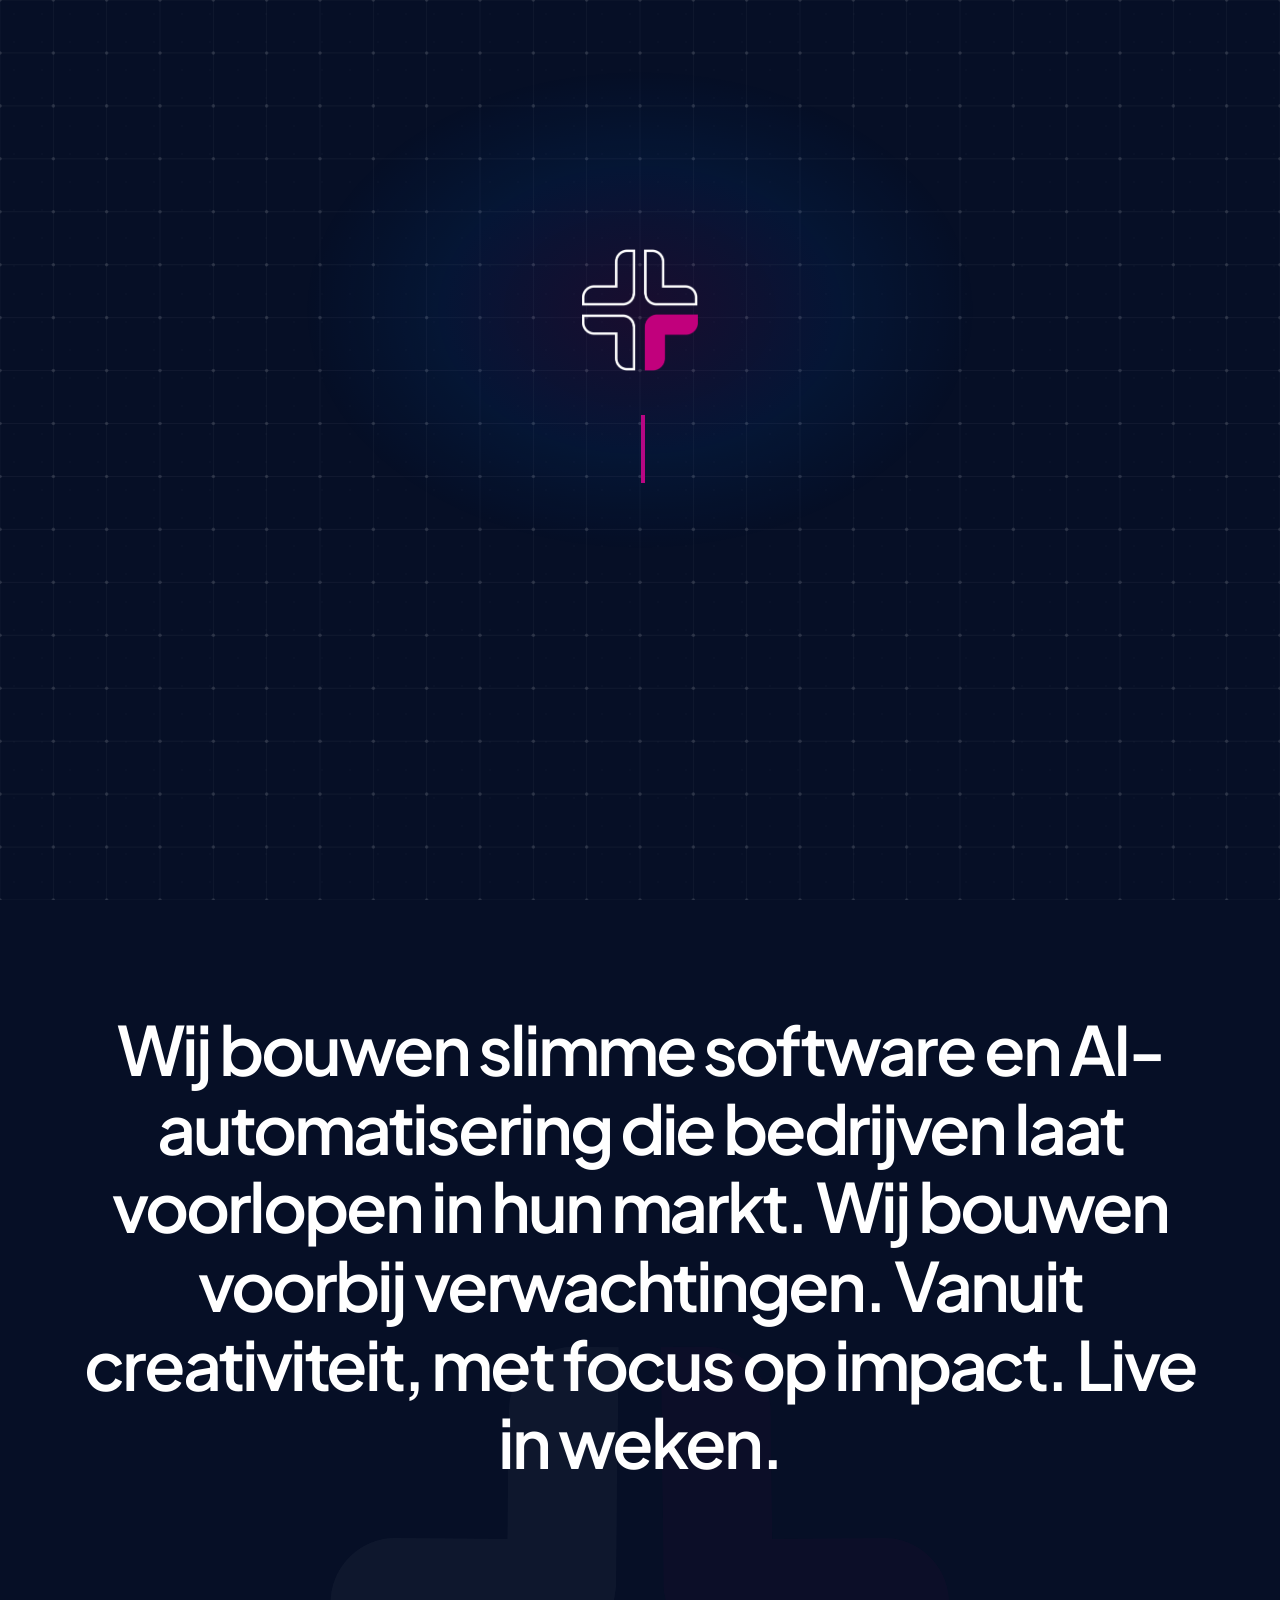
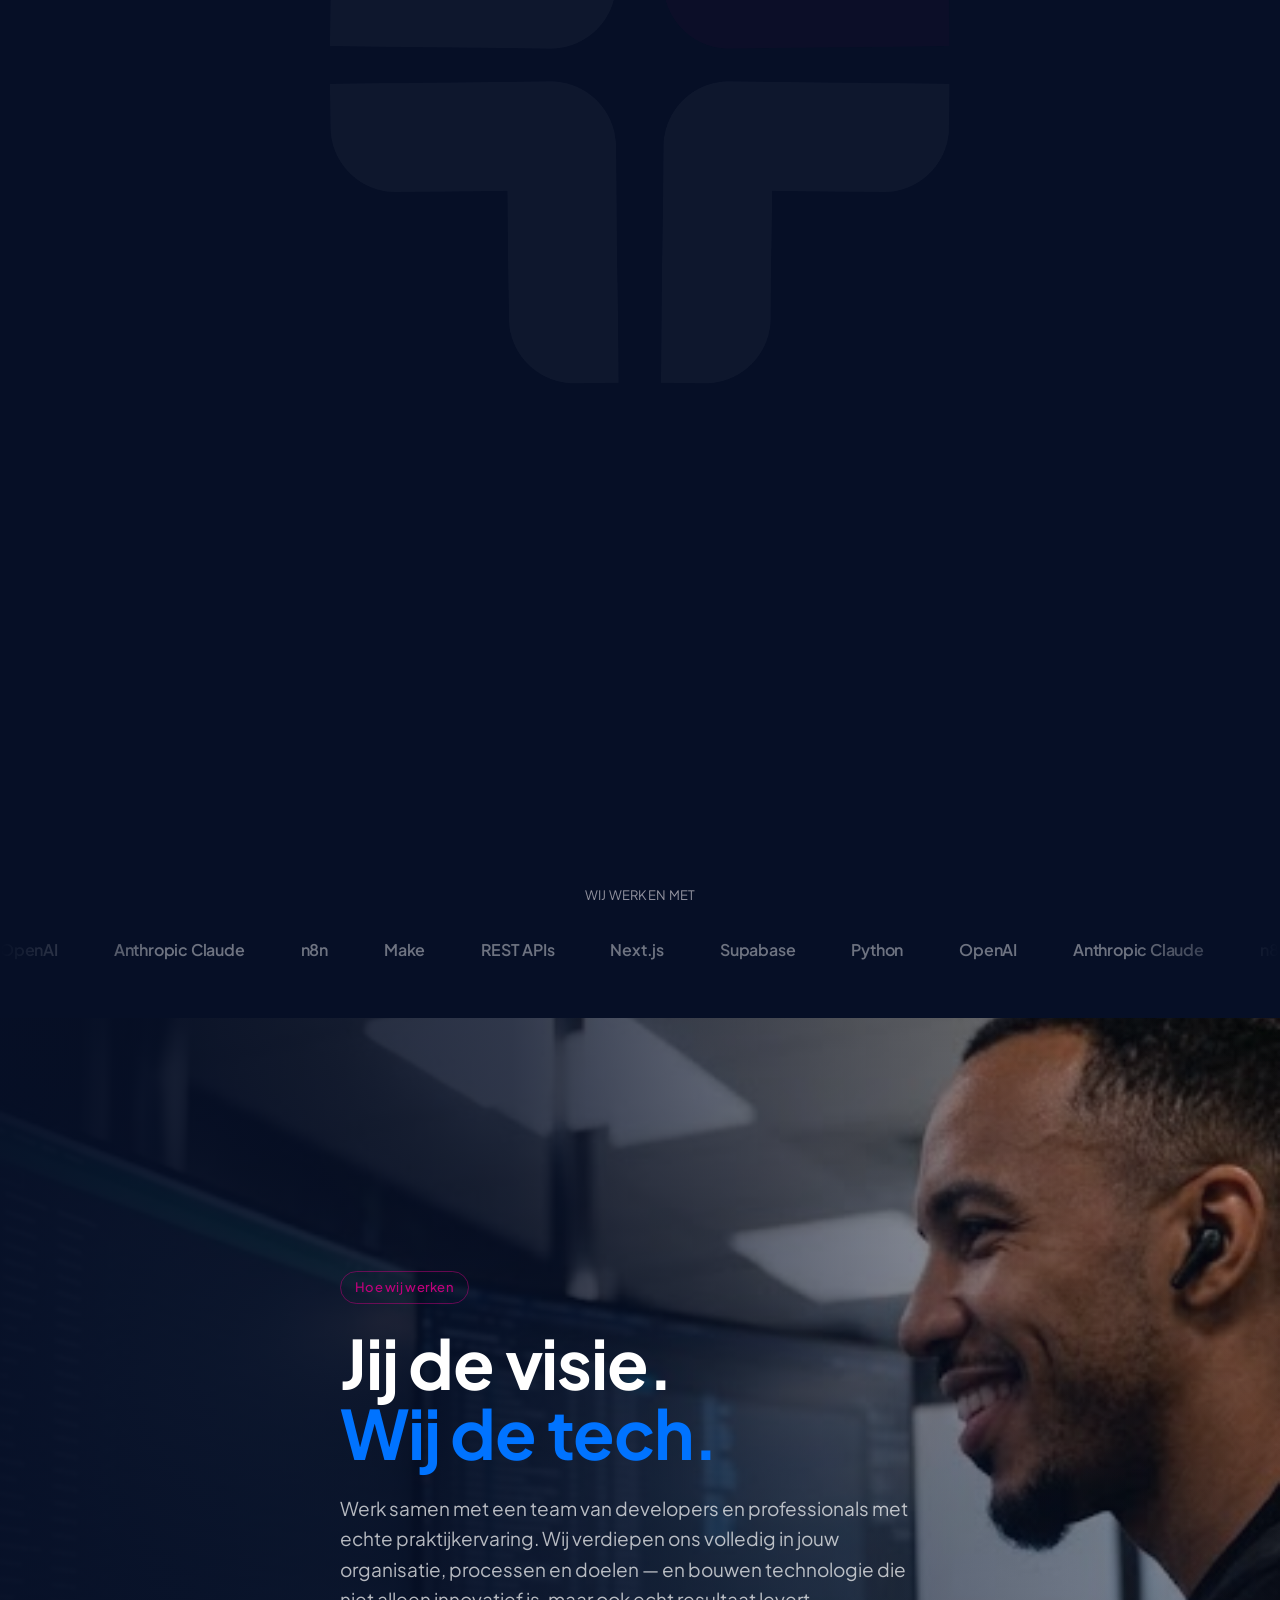
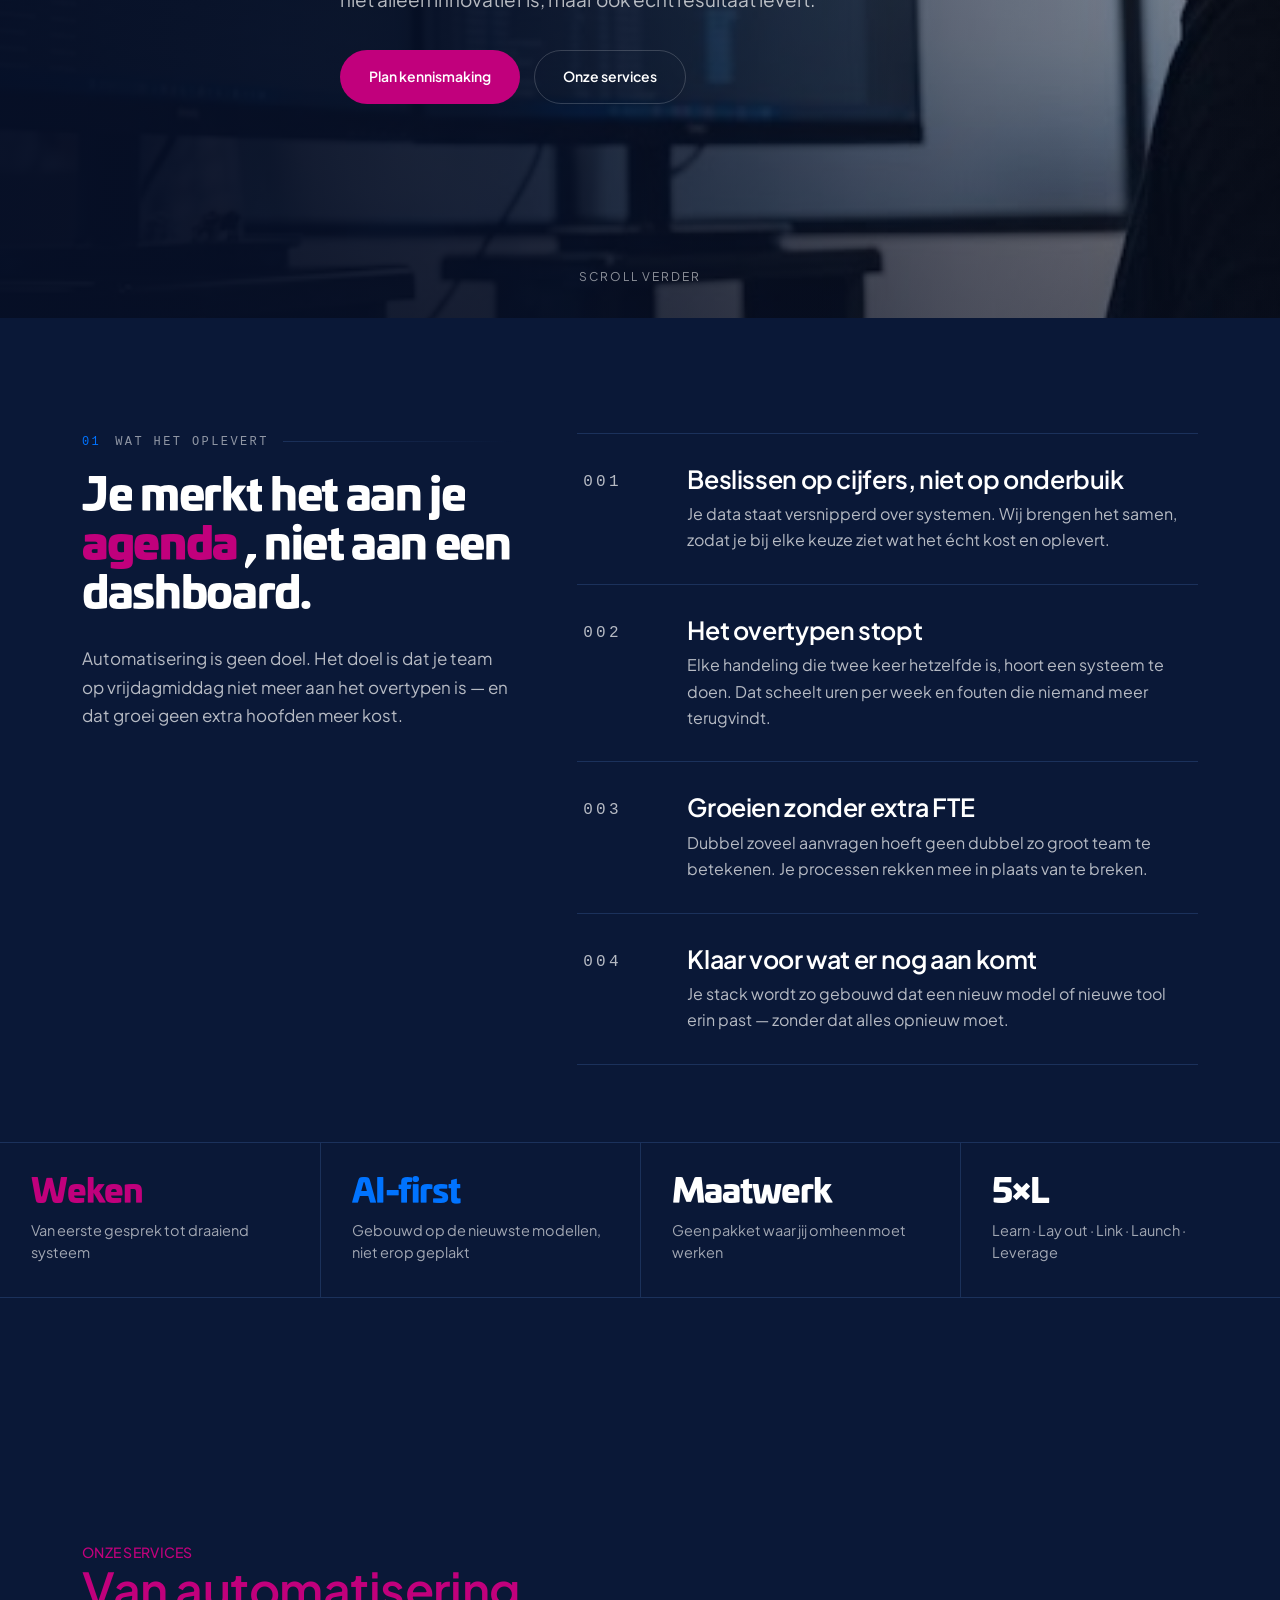
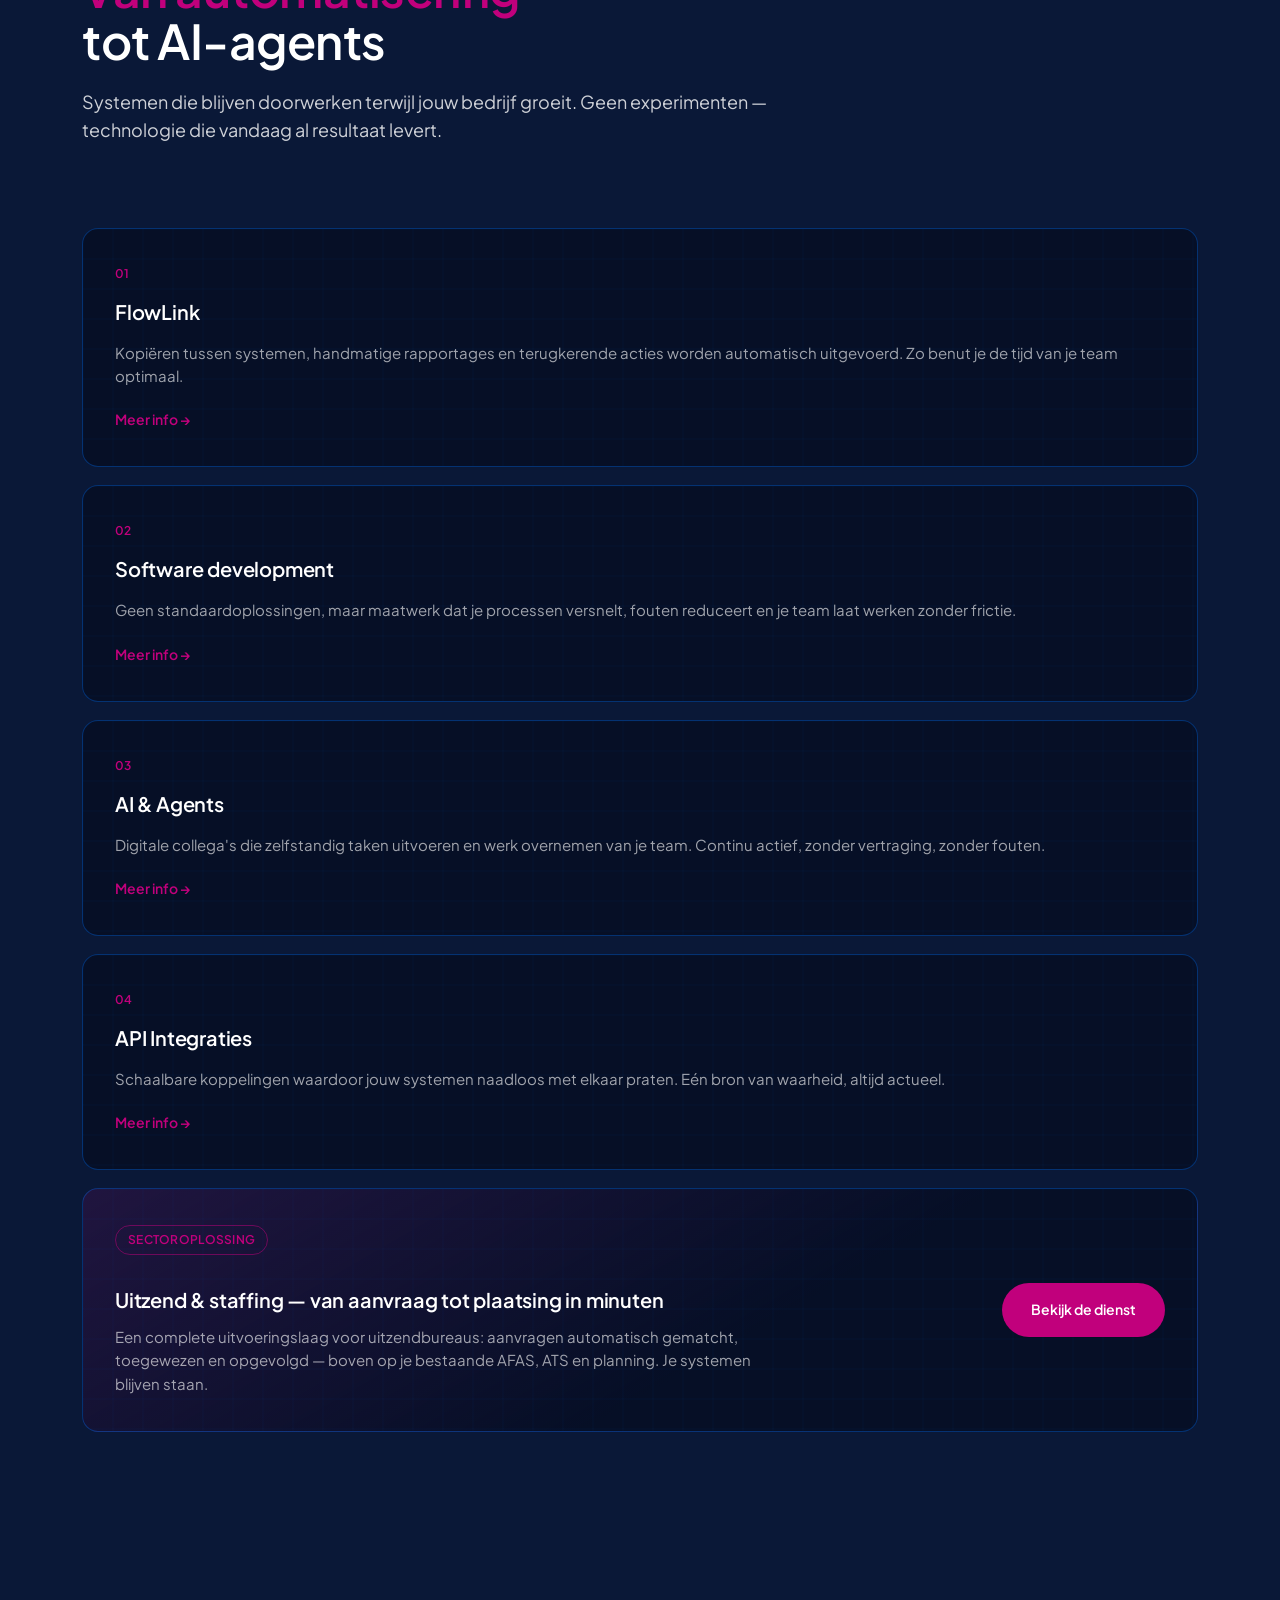
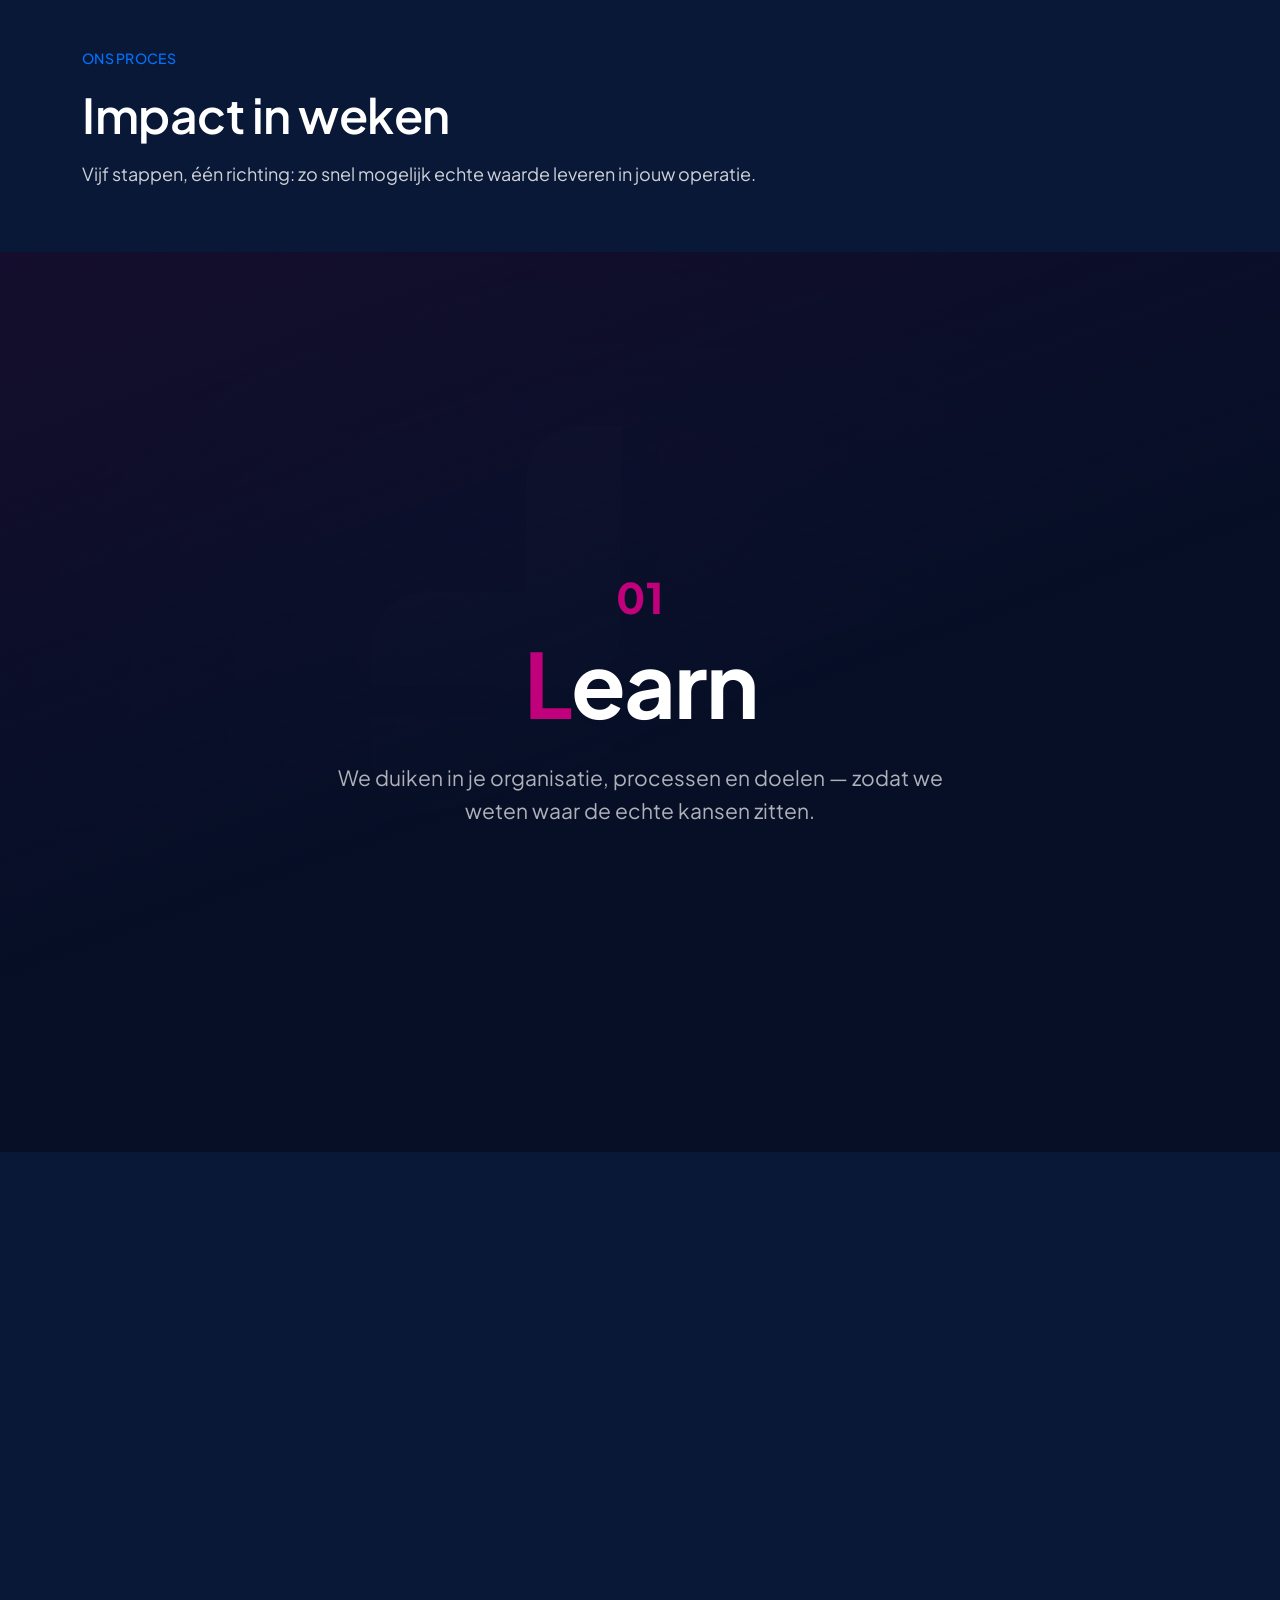
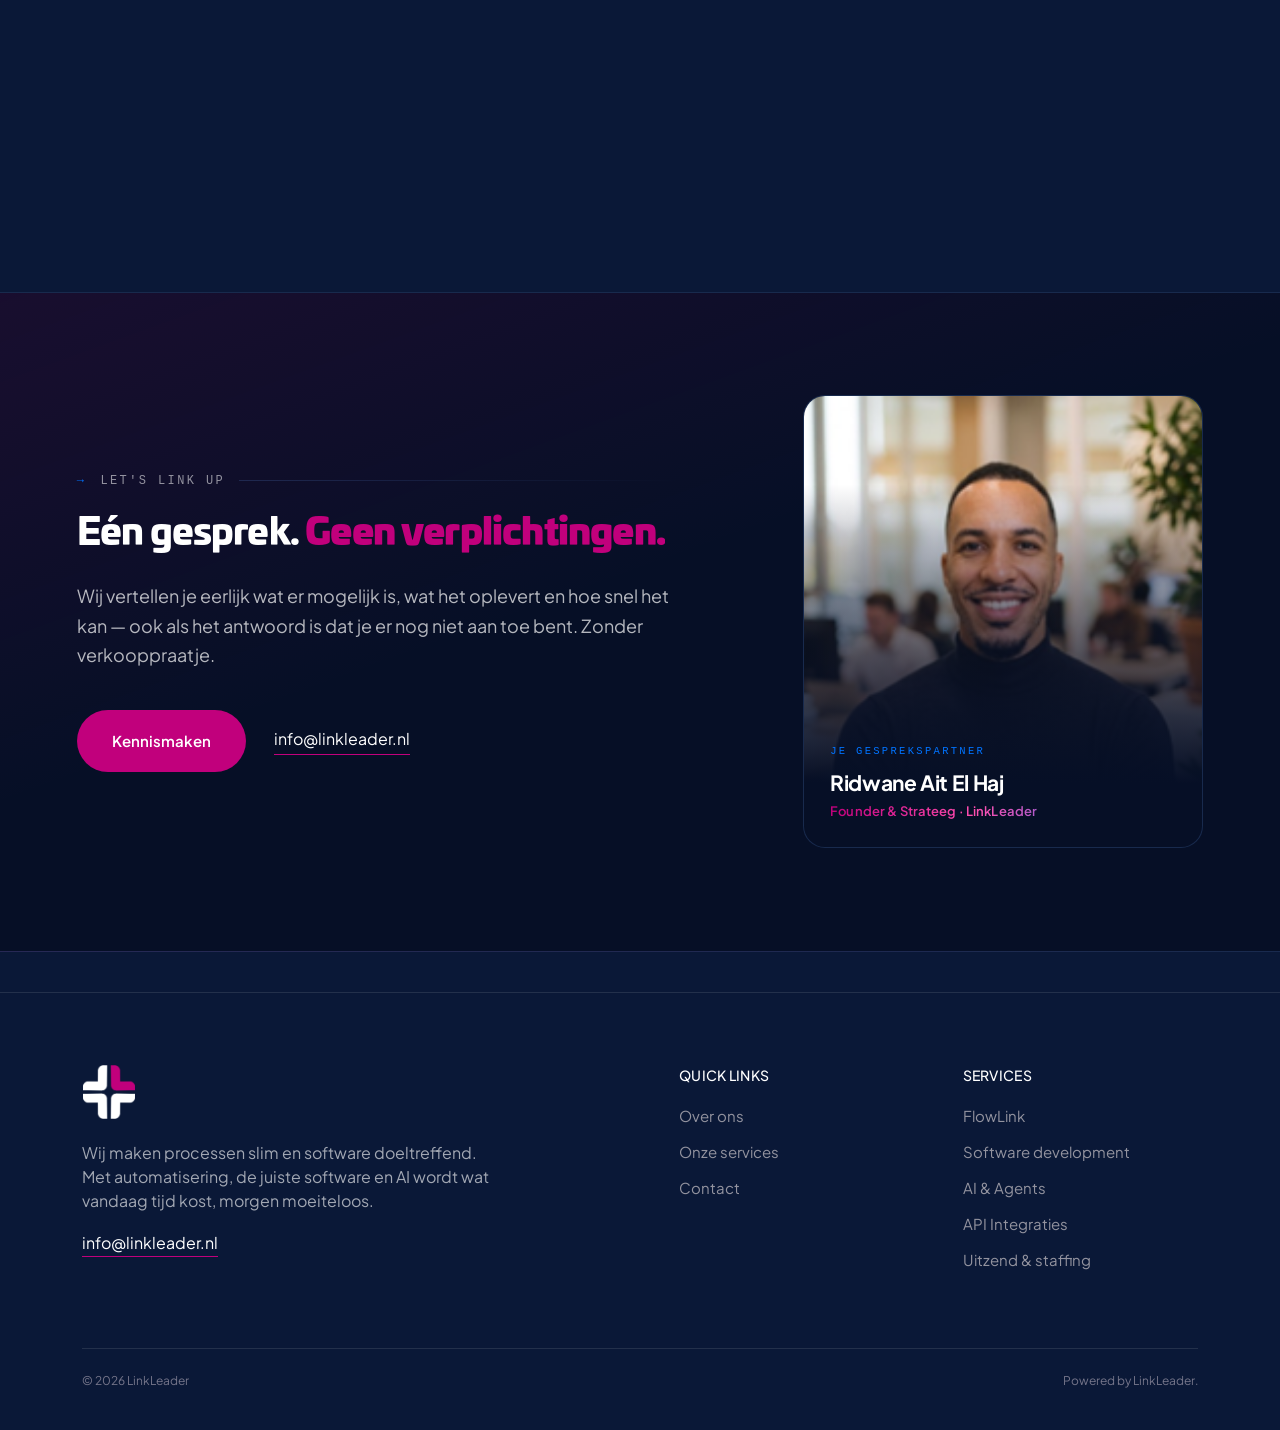
==== Index.html @ 8b7bd3ee "Drop CSS left dead by the removed ticks and metrics markup" ====
<!DOCTYPE html>
<html lang="nl">
<head>
<meta charset="utf-8">
<meta name="viewport" content="width=device-width, initial-scale=1">
<title>LinkLeader — Jouw partner in AI &amp; Software</title>
<meta name="description" content="Wij bouwen slimme software en AI-automatisering die bedrijven laat voorlopen in hun markt. Vanuit creativiteit, met focus op impact. Live in weken.">
<link rel="preconnect" href="https://fonts.googleapis.com">
<link rel="preconnect" href="https://fonts.gstatic.com" crossorigin>
<link href="https://fonts.googleapis.com/css2?family=Plus+Jakarta+Sans:wght@400;500;600;700&family=Poppins:wght@900&display=swap" rel="stylesheet">
<link rel="stylesheet" href="styles.css?v=4">
<link rel="stylesheet" href="fl-kit.css?v=5">
<style>

@font-face{
  font-family:'Univia Pro Ultra';
  src:url('fonts/UniviaPro-Ultra.woff2') format('woff2'),
      url('fonts/UniviaPro-Ultra.otf') format('opentype');
  font-weight:900;
  font-style:normal;
  font-display:swap;
}

@font-face{
  font-family:'Univia Pro Black';
  src:url('fonts/UniviaPro-Black.woff2') format('woff2'),
      url('fonts/UniviaPro-Black.otf') format('opentype');
  font-weight:800;
  font-style:normal;
  font-display:swap;
}

/* ===== INLINE TYPEWRITER HERO ===== */
html{
  overflow-x:hidden;
}

/* Navigatie en pagina-inhoud zijn bij laden nog verborgen.
   De typewriter staat gewoon in de normale documentflow. */
.nav{
  opacity:0;
  visibility:hidden;
  transition:opacity .8s ease, visibility 0s linear .8s;
}

body.intro-complete .nav{
  opacity:1;
  visibility:visible;
  transition:opacity .8s ease;
}


/* Menu verschijnt na de typewriter en blijft vervolgens bovenaan staan */
.nav{
  position:fixed;
  top:0;
  left:0;
  right:0;
  width:100%;
  z-index:1000;
}

.typewriter-hero{
  min-height:100svh;
  position:relative;
  display:flex;
  align-items:center;
  justify-content:center;
  overflow:hidden;
  background:#060f26;
}

.typewriter-hero__canvas{
  position:absolute;
  inset:0;
  width:100%;
  height:100%;
  display:block;
  pointer-events:none;
  z-index:0;
}

.typewriter-hero__glow{
  position:absolute;
  top:50%;
  left:50%;
  transform:translate(-50%,-50%);
  width:700px;
  height:500px;
  border-radius:9999px;
  background:radial-gradient(
    ellipse,
    rgba(193,0,124,.10) 0%,
    rgba(0,115,255,.07) 40%,
    transparent 68%
  );
  pointer-events:none;
  z-index:0;
}

.typewriter-hero__content{
  position:relative;
  z-index:1;
  text-align:center;
  display:flex;
  flex-direction:column;
  align-items:center;
  padding:48px 24px;
}

.typewriter-logo{
  position:relative;
  margin:0 auto 24px;
}

.typewriter-line{
  font-family:'Plus Jakarta Sans',Inter,ui-sans-serif,system-ui,sans-serif;
  font-size:clamp(32px,6.4vw,80px);
  font-weight:700;
  letter-spacing:-1.5px;
  line-height:1.1;
  color:#fff;
  min-height:1.2em;
  overflow:hidden;
}

.typewriter-line .tw-link{
  font-family:'Univia Pro Ultra','Poppins',Inter,ui-sans-serif,system-ui,sans-serif;
  font-weight:900;
  color:var(--pink,#C1007C);
}
.typewriter-line .tw-leader{
  font-family:'Univia Pro Black','Poppins',Inter,ui-sans-serif,system-ui,sans-serif;
  font-weight:800;
  color:#fff;
}

.typewriter-cursor{
  display:inline-block;
  width:4px;
  height:.85em;
  background:#C1007C;
  margin-left:6px;
  vertical-align:middle;
  animation:blink-cursor 1s step-end infinite;
}

.typewriter-sub{
  font-family:'Plus Jakarta Sans',Inter,ui-sans-serif,system-ui,sans-serif;
  font-size:clamp(14px,1.8vw,20px);
  font-weight:400;
  color:rgba(255,255,255,.65);
  letter-spacing:.5px;
  margin-top:14px;
  opacity:0;
  transform:translateY(8px);
  transition:opacity .6s ease, transform .6s ease;
}

.typewriter-sub.visible{
  opacity:1;
  transform:translateY(0);
}

/* Two ways in, straight from the hero: browse the work, or book the intake.
   They ride in on the same cue as the subtitle so the intro stays one beat. */
.typewriter-actions{
  display:flex;align-items:center;justify-content:center;gap:16px;flex-wrap:wrap;
  margin-top:34px;
  opacity:0;transform:translateY(10px);
  transition:opacity .7s ease .25s, transform .7s cubic-bezier(.22,1,.36,1) .25s;
}
.typewriter-sub.visible ~ .typewriter-actions,
body.intro-complete .typewriter-actions{opacity:1;transform:none}

@media(max-width:560px){
  .typewriter-actions{gap:12px;margin-top:26px;width:100%}
  .typewriter-actions .btn{flex:1 1 100%}
}

.typewriter-scroll{
  position:absolute;
  left:50%;
  bottom:28px;
  transform:translateX(-50%);
  z-index:2;
  opacity:0;
  transition:opacity .6s ease;
  color:rgba(255,255,255,.5);
  font-size:12px;
  letter-spacing:.16em;
  text-transform:uppercase;
}

body.intro-complete .typewriter-scroll{
  opacity:1;
}

@media(prefers-reduced-motion:reduce){
  .typewriter-cursor{animation:none}
  .typewriter-logo__image{transition:none}
  .nav{
    opacity:1;
    visibility:visible;
  }
}

/* ===== HERO ===== */
.home-hero{
  padding:130px 0 140px;
  position:relative;
  overflow:hidden;
}
.hero-bg{position:absolute;inset:0;pointer-events:none;z-index:0}
.hero-bg__grid{
  position:absolute;inset:0;
  background-image:
    linear-gradient(rgba(0,115,255,.045) 1px,transparent 1px),
    linear-gradient(90deg,rgba(0,115,255,.045) 1px,transparent 1px);
  background-size:52px 52px;
}
.hero-bg__glow{
  position:absolute;top:-20%;left:50%;transform:translateX(-50%);
  width:900px;height:700px;border-radius:9999px;
  background:radial-gradient(ellipse,rgba(193,0,124,.13) 0%,rgba(0,115,255,.09) 38%,transparent 68%);
  animation:pulse-glow 7s ease-in-out infinite;
}
.hero-bg__logo-wrap{
  position:absolute;inset:0;
  display:flex;align-items:center;justify-content:center;
}
.hero-bg__ring{position:absolute}
.ring1{width:860px;height:860px;animation:spin-cw 70s linear infinite;opacity:.065}
.ring2{width:580px;height:580px;animation:spin-ccw 46s linear infinite;opacity:.09}
.ring3{width:340px;height:340px;animation:spin-cw 30s linear infinite;opacity:.12}

@keyframes spin-cw{from{transform:rotate(0deg)}to{transform:rotate(360deg)}}
@keyframes spin-ccw{from{transform:rotate(0deg)}to{transform:rotate(-360deg)}}
@keyframes pulse-glow{0%,100%{opacity:.8;transform:translateX(-50%) scale(1)}50%{opacity:1;transform:translateX(-50%) scale(1.06)}}
@media(prefers-reduced-motion:reduce){
  .ring1,.ring2,.ring3,.hero-bg__glow{animation:none}
}

.hero-inner{position:relative;z-index:1}
.hero-grid{display:grid;grid-template-columns:1fr 1fr;gap:72px;align-items:center}

/* badge */
.hero-badge{
  display:inline-flex;align-items:center;gap:10px;
  border:1px solid rgba(193,0,124,.45);border-radius:var(--r-pill);
  padding:7px 16px 7px 10px;margin-bottom:32px;
}
.hero-badge__dot{
  width:8px;height:8px;border-radius:9999px;background:var(--pink);
  box-shadow:0 0 8px 2px rgba(193,0,124,.6);
  animation:blink 2.4s ease-in-out infinite;
}
@keyframes blink{0%,100%{opacity:1}50%{opacity:.3}}
.hero-badge span{font-size:13px;font-weight:500;letter-spacing:.28px;color:var(--pink-soft)}

.hero-title{font-size:clamp(48px,6.5vw,84px);line-height:1;letter-spacing:-2px;font-weight:700;margin:0 0 12px}
.hero-title em{font-style:normal;color:var(--pink)}
.hero-sub{font-size:clamp(18px,2vw,22px);font-weight:600;color:var(--blue);margin:0 0 28px;letter-spacing:-.3px}
.hero-body{font-size:17px;line-height:1.65;color:rgba(255,255,255,.72);max-width:540px;margin:0 0 42px}
.hero-actions{display:flex;gap:14px;flex-wrap:wrap}

/* stat strip */
.hero-stats{display:flex;gap:0;margin-top:52px;border:1px solid var(--rule);border-radius:var(--r-sm);overflow:hidden}
.hero-stat{flex:1;padding:18px 22px;border-right:1px solid var(--rule)}
.hero-stat:last-child{border-right:0}
.hero-stat__val{font-size:26px;font-weight:700;letter-spacing:-.5px;color:#fff}
.hero-stat__val span{color:var(--pink)}
.hero-stat__label{font-size:13px;color:var(--muted);margin-top:3px}

/* console card */
.console{
  border:1px solid rgba(0,115,255,.45);border-radius:var(--r-lg);
  background:linear-gradient(160deg,#050c1f 0%,#070f22 100%);
  overflow:hidden;
}
.console__bar{
  display:flex;align-items:center;gap:8px;
  padding:13px 18px;border-bottom:1px solid rgba(255,255,255,.06);
  background:rgba(255,255,255,.02);
}
.console__dots{display:flex;gap:6px}
.console__dots i{width:10px;height:10px;border-radius:9999px;display:block}
.d1{background:rgba(255,90,90,.7)} .d2{background:rgba(255,190,50,.7)} .d3{background:rgba(50,210,100,.7)}
.console__title{font-size:12px;color:var(--slate);letter-spacing:.5px;margin-left:8px}
.console__body{padding:22px 20px;font-size:13px;font-family:'Plus Jakarta Sans',monospace;line-height:1.7}
.cl{display:block;padding:1px 0}
.cl-dim{color:rgba(255,255,255,.25)}
.cl-pink{color:var(--pink-soft)}
.cl-blue{color:#60b0ff}
.cl-green{color:#4ade80}
.cl-white{color:rgba(255,255,255,.85)}
.cl-muted{color:var(--muted)}
.cl-indent{padding-left:18px}
.cursor{
  display:inline-block;width:8px;height:14px;
  background:var(--pink);vertical-align:middle;margin-left:4px;
  animation:blink-cursor 1.1s step-end infinite;
}
@keyframes blink-cursor{0%,100%{opacity:1}50%{opacity:0}}

/* agent chips */
.agent-row{display:flex;gap:8px;flex-wrap:wrap;margin:14px 0 6px}
.agent-chip{
  display:inline-flex;align-items:center;gap:6px;
  border:1px solid rgba(255,255,255,.1);border-radius:var(--r-sm);
  padding:5px 11px;font-size:12px;color:rgba(255,255,255,.7);
}
.agent-chip__status{width:6px;height:6px;border-radius:9999px;flex:none}
.status-on{background:#4ade80;box-shadow:0 0 5px rgba(74,222,128,.6)}
.status-wait{background:#facc15}

/* ===== METRICS BAND ===== */

/* ===== LOGO CLOUD (infinite scroll, wisselt later naar echte logo's) ===== */
.logo-cloud{padding:56px 0;background:var(--navy-deep)}
.logo-cloud__label{
  text-align:center;font-size:13px;letter-spacing:.28px;text-transform:uppercase;
  color:var(--muted);margin:0 0 32px;
}
.logo-cloud__viewport{
  overflow:hidden;
  -webkit-mask-image:linear-gradient(to right,transparent,#000 12%,#000 88%,transparent);
  mask-image:linear-gradient(to right,transparent,#000 12%,#000 88%,transparent);
}
.logo-cloud__track{
  display:flex;align-items:center;gap:56px;width:max-content;
  animation-name:logo-scroll;
  animation-duration:28s;
  animation-timing-function:linear;
  animation-iteration-count:infinite;
}
.logo-cloud__item{
  font-size:16px;font-weight:600;letter-spacing:-.2px;color:rgba(255,255,255,.42);
  white-space:nowrap;flex-shrink:0;
}
@keyframes logo-scroll{from{transform:translateX(0)}to{transform:translateX(-50%)}}

@media(prefers-reduced-motion:reduce){
  .logo-cloud__track{animation:none}
}

/* ===== VISIE (Apple-style, gestapeld) ===== */
.visie-tag{
  display:inline-block;border:1px solid rgba(193,0,124,.5);border-radius:var(--r-xl);
  padding:6px 14px;font-size:13px;font-weight:500;letter-spacing:.28px;color:var(--pink);
  margin-bottom:24px;
}
.visie2__title{font-size:clamp(42px,5.6vw,68px);line-height:1.02;letter-spacing:-1.2px;font-weight:700;margin:0 0 26px}
.visie2__title em{font-style:normal;color:var(--blue)}
.visie2__body{font-size:19px;line-height:1.6;color:rgba(255,255,255,.7);margin:0 0 36px;max-width:600px}
.visie2__actions{display:flex;gap:14px;flex-wrap:wrap}

/* ===== FULLSCREEN PHOTO HERO (herbruikbaar patroon voor elke pagina) ===== */
.photo-hero{
  position:relative;
  min-height:100svh;
  display:flex;
  align-items:center;
  overflow:hidden;
}
.photo-hero__media{position:absolute;inset:0;z-index:0}
.photo-hero__img{width:100%;height:100%;object-fit:cover;display:block}
.photo-hero__overlay{
  position:absolute;inset:0;
  background:
    linear-gradient(90deg,rgba(6,15,38,.96) 0%,rgba(6,15,38,.8) 40%,rgba(6,15,38,.3) 75%,rgba(6,15,38,.05) 100%),
    linear-gradient(180deg,rgba(6,15,38,.15) 0%,rgba(6,15,38,.55) 100%);
}
.photo-hero__content{position:relative;z-index:1;max-width:640px;padding:140px 0 100px}
.photo-hero__scroll{
  position:absolute;left:50%;bottom:32px;transform:translateX(-50%);z-index:1;
  color:rgba(255,255,255,.55);font-size:12px;letter-spacing:.16em;text-transform:uppercase;
}

@media(max-width:1024px){
  .photo-hero__overlay{
    background:
      linear-gradient(180deg,rgba(6,15,38,.25) 0%,rgba(6,15,38,.65) 55%,rgba(6,15,38,.97) 100%);
  }
  .photo-hero__content{max-width:100%;padding:120px 0 90px}
}

/* ===== SERVICES ===== */
.service-grid{display:flex;flex-direction:column;gap:18px}
.service-item{
  position:relative;overflow:hidden;
  border:1px solid rgba(0,115,255,.35);border-radius:var(--r-md);
  background:var(--navy-deep);padding:36px 32px;
  display:flex;flex-direction:column;gap:14px;
  transition:border-color .2s;cursor:default;
}
.service-item:hover{border-color:rgba(0,115,255,.65)}
.service-item__grid{position:absolute;inset:0;z-index:0;pointer-events:none}
.service-item__num{position:relative;z-index:1;font-size:12px;font-weight:600;letter-spacing:.28px;color:var(--pink)}
.service-item h3{position:relative;z-index:1;font-size:20px;font-weight:600;margin:0;letter-spacing:-.2px}
.service-item p{position:relative;z-index:1;font-size:15px;color:rgba(255,255,255,.62);margin:0;line-height:1.55}
.service-item .link-arrow{position:relative;z-index:1;margin-top:auto;padding-top:8px}
.service-item--feature{
  background:linear-gradient(150deg,rgba(193,0,124,.12),var(--navy-deep) 60%);
  flex-direction:row;align-items:center;gap:40px;
}
.service-item--feature .svc-text{position:relative;z-index:1;flex:1}
.service-item--feature .svc-cta{position:relative;z-index:1;flex-shrink:0}

/* ===== WAT HET OPLEVERT ===== */
.proof__grid{
  display:grid;grid-template-columns:minmax(0,.82fr) minmax(0,1.18fr);
  gap:clamp(40px,5vw,88px);align-items:start;
}
/* The intro stays put while the rows scroll past it, so the claim and the
   evidence are on screen together. */
.proof__intro{position:sticky;top:120px}
.proof__title{
  margin:0;font-size:clamp(30px,3.5vw,50px);line-height:1.1;letter-spacing:-.03em;
  font-family:'Univia Pro Black','Plus Jakarta Sans',sans-serif;font-weight:800;color:#fff;
}
.proof__title em{
  font-family:'Univia Pro Ultra','Plus Jakarta Sans',sans-serif;font-weight:900;
  font-style:normal;color:var(--pink);
}
.proof__lead{margin:24px 0 0;max-width:42ch;color:var(--t-70);font-size:17px;line-height:1.65}
.proof__rows{max-width:none;border-top:1px solid var(--fl-line)}
.proof__rows .build-row{grid-template-columns:78px minmax(0,1fr);gap:6px 26px;padding:30px 6px}
.proof__rows .build-row p:not(.build-row__num){grid-column:2}

/* signature strip — the four things that stay true on every project */
.sigstrip{
  display:grid;grid-template-columns:repeat(4,1fr);
  margin-top:clamp(56px,6vw,96px);
  border-top:1px solid var(--fl-line);border-bottom:1px solid var(--fl-line);
}
.sigstrip__cell{
  padding:34px clamp(20px,2.4vw,40px);
  display:flex;flex-direction:column;gap:10px;
  transition:background-color .4s ease;
}
.sigstrip__cell + .sigstrip__cell{border-left:1px solid var(--fl-line)}
.sigstrip__cell:hover{background:rgba(0,115,255,.05)}
.sigstrip__val{
  font-family:'Univia Pro Black','Plus Jakarta Sans',sans-serif;font-weight:800;
  font-size:clamp(24px,2.6vw,34px);line-height:1;letter-spacing:-.03em;color:#fff;
}
.sigstrip__val--pink{color:var(--pink)}
.sigstrip__val--blue{color:var(--blue)}
.sigstrip__label{font-size:14.5px;line-height:1.5;color:var(--t-62);max-width:26ch}

@media(max-width:1024px){
  .proof__grid{grid-template-columns:1fr;gap:44px}
  .proof__intro{position:static}
  .sigstrip{grid-template-columns:1fr 1fr}
  .sigstrip__cell:nth-child(3){border-left:0}
  .sigstrip__cell:nth-child(n+3){border-top:1px solid var(--fl-line)}
}
@media(max-width:640px){
  .sigstrip{grid-template-columns:1fr}
  .sigstrip__cell + .sigstrip__cell{border-left:0;border-top:1px solid var(--fl-line)}
  .proof__rows .build-row{grid-template-columns:1fr;gap:10px}
  .proof__rows .build-row p:not(.build-row__num){grid-column:1}
}

/* ===== PROCES (horizontale scroll-cards, overlappende stapel) ===== */
.proc3__head{max-width:760px;margin-bottom:64px}
/* One sticky viewport plus a fixed run of scroll per card transition, so the
   pacing stays identical no matter how many cards the track holds.
   svh (not vh) keeps mobile from jumping when the URL bar hides. */
.proc3__scroll{position:relative;--proc-run:248svh;height:calc(100svh + var(--proc-run))}
.proc3__sticky{
  position:sticky;top:0;height:100svh;
  display:flex;align-items:center;justify-content:center;overflow:hidden;
}
.proc3__bg{position:absolute;inset:0;overflow:hidden;z-index:0}
.proc3__bg::after{
  content:"";position:absolute;inset:0;
  background:radial-gradient(ellipse at center,rgba(6,15,38,.35) 0%,rgba(6,15,38,.9) 70%);
}
.proc3__logo-bg{
  position:absolute;top:50%;left:50%;
  transform:translate(-50%,-50%);
  width:min(42vw,620px);height:auto;
  object-fit:contain;
  opacity:.05;
  pointer-events:none;
}

@media(max-width:1024px){
  .proc3__logo-bg{width:min(58vw,440px)}
}
@media(max-width:720px){
  .proc3__logo-bg{width:min(78vw,340px)}
}

.proc3__track{
  position:relative;
  width:100%;height:100%;
}
.proc3__card{
  position:absolute;inset:0;
  background:linear-gradient(160deg,rgba(193,0,124,.08) 0%,var(--navy-deep) 55%);
  padding:60px;display:flex;flex-direction:column;align-items:center;justify-content:center;text-align:center;
  will-change:transform;
}
.proc3__card:nth-child(1){z-index:1}
.proc3__card:nth-child(2){z-index:2}
.proc3__card:nth-child(3){z-index:3}
.proc3__card:nth-child(4){z-index:4}
.proc3__card:nth-child(5){z-index:5}
.proc3__num{
  color:var(--pink);font-weight:900;
  font-size:clamp(28px,3.4vw,42px);letter-spacing:1px;
  line-height:1;margin-bottom:20px;
}
.proc3__card h3{font-size:clamp(44px,7vw,90px);font-weight:700;letter-spacing:-2px;margin:0 0 24px;color:#fff;line-height:1;min-height:1.1em}
.proc3__card h3 .lead-letter{color:var(--pink)}
.proc3__card p{margin:0;font-size:clamp(17px,2vw,21px);line-height:1.6;color:rgba(255,255,255,.68);max-width:640px}

@media(max-width:720px){
  .proc3__scroll{--proc-run:200svh}
  .proc3__card{padding:36px 24px}
}

@media(prefers-reduced-motion:reduce){
  .proc3__scroll{height:auto}
  .proc3__sticky{position:relative;height:auto;overflow:visible;padding:0}
  .proc3__track{position:static;width:auto;height:auto;display:flex;flex-direction:column;gap:20px;max-width:none}
  .proc3__card{position:static;inset:auto;width:100%;min-height:60vh;transform:none !important}
}

/* ===== CTA ===== */
.cta-band{
  border:1px solid var(--rule-strong);border-radius:var(--r-lg);
  background:linear-gradient(135deg,#0c1c40 0%,#0a1837 55%,#140f2a 100%);
  padding:80px 72px;
  display:grid;grid-template-columns:1.3fr .7fr;gap:64px;align-items:center;
  position:relative;overflow:hidden;
}
.cta-band::before{
  content:"";position:absolute;right:-80px;top:-80px;
  width:360px;height:360px;border-radius:9999px;
  background:radial-gradient(circle,rgba(193,0,124,.12),transparent 65%);
  pointer-events:none;
}
.cta-band h2{font-size:clamp(32px,3.5vw,46px);letter-spacing:-.5px;margin:0 0 16px}
.cta-band p{font-size:17px;color:rgba(255,255,255,.7);margin:0}
.cta-card{
  border:1px solid var(--rule-strong);border-radius:var(--r-md);
  background:rgba(255,255,255,.03);padding:30px;
}
.cta-person{display:flex;align-items:center;gap:14px;margin-bottom:22px}
.cta-avatar{
  width:52px;height:52px;border-radius:9999px;flex-shrink:0;
  background:linear-gradient(140deg,var(--pink),var(--blue));
  display:flex;align-items:center;justify-content:center;
  font-weight:700;font-size:16px;color:#fff;
}
.cta-name{font-weight:600;font-size:15px}
.cta-role{font-size:13px;color:var(--muted)}


/* ===== CENTRALE SCROLLTEKST ===== */
.scroll-statement{
  position:relative;
  min-height:170vh;
  background:#060f26;
}

.scroll-statement__sticky{
  position:sticky;
  top:0;
  min-height:70svh;
  display:flex;
  align-items:center;
  justify-content:center;
}

.scroll-statement__inner{
  display:flex;
  justify-content:center;
  padding-top:110px;
  padding-bottom:110px;
}

.scroll-statement__text{
  width:min(1120px, 100%);
  margin:0;
  text-align:center;
  font-family:'Plus Jakarta Sans',Inter,ui-sans-serif,system-ui,sans-serif;
  font-size:clamp(34px,5.3vw,76px);
  font-weight:600;
  line-height:1.16;
  letter-spacing:-0.045em;
  color:#fff;
}

.scroll-char{
  position:relative;
  display:inline;
  opacity:.10;
  transition:opacity .12s linear;
  will-change:opacity;
}

.scroll-char.is-visible{
  opacity:1;
}

.scroll-word-space{
  display:inline;
}

@media(max-width:720px){
  .scroll-statement{
    min-height:150vh;
  }

  .scroll-statement__sticky{
    min-height:62svh;
  }

  .scroll-statement__inner{
    padding-left:22px;
    padding-right:22px;
  }

  .scroll-statement__text{
    font-size:clamp(30px,9vw,48px);
    line-height:1.2;
    letter-spacing:-0.035em;
  }
}

@media(prefers-reduced-motion:reduce){
  .scroll-statement{
    min-height:auto;
  }

  .scroll-statement__sticky{
    position:relative;
  }

  .scroll-char{
    opacity:1;
  }
}

/* ===== RESPONSIVE ===== */
@media(max-width:1024px){
  .home-hero{padding:80px 0 100px}
  .hero-grid{grid-template-columns:1fr;gap:52px}
  .ring1{width:560px;height:560px}
  .ring2{width:380px;height:380px}
  .ring3{width:220px;height:220px}
  .service-item--feature{flex-direction:column;gap:20px}
  .cta-band{grid-template-columns:1fr;padding:52px 40px;gap:36px}
}
@media(max-width:720px){
  .ring1{width:360px;height:360px}
  .ring2{width:250px;height:250px}
  .ring3{width:160px;height:160px}
  .hero-stats{flex-direction:column}
  .hero-stat{border-right:0;border-bottom:1px solid var(--rule)}
  .hero-stat:last-child{border-bottom:0}
  .cta-band{padding:36px 24px}
  .logo-cloud__track{gap:36px}
}

.typewriter-logo{
  width:clamp(82px,10vw,122px);
  aspect-ratio:1/1;
}

.typewriter-logo__image{
  position:absolute;
  inset:0;
  width:100%;
  height:100%;
  object-fit:contain;
  opacity:0;
  transition:opacity .16s linear;
}

.typewriter-logo__image.is-visible{
  opacity:1;
}

.scroll-statement__watermark{
  position:absolute;
  inset:0;
  overflow:hidden;
  display:flex;
  align-items:center;
  justify-content:center;
  pointer-events:none;
  z-index:0;
}

.scroll-statement__watermark img{
  width:min(58vw,620px);
  height:auto;
  opacity:.035;
}

.scroll-statement__sticky{
  z-index:1;
}
.scroll-statement__inner{
  position:relative;
  z-index:1;
}

.cta-band__logo{
  position:absolute;
  right:48px;
  bottom:36px;
  width:108px;
  height:auto;
  opacity:.10;
  pointer-events:none;
}

.footer-brand{
  display:flex;
  align-items:center;
  gap:14px;
  margin-bottom:22px;
}

.footer-brand img{
  width:54px;
  height:54px;
  object-fit:contain;
}

.footer-brand span{
  color:#fff;
  font-size:20px;
  font-weight:700;
  letter-spacing:-.03em;
}

@media(max-width:720px){
  .brand-link__logo{
    width:38px;
    height:38px;
  }

  .typewriter-logo{
    width:82px;
  }

  .scroll-statement__watermark img{
    width:84vw;
  }

  .cta-band__logo{
    width:76px;
    right:18px;
    bottom:18px;
  }
}

</style>
</head>
<body>

<header class="nav">
  <div class="shell nav__inner">
    <a href="index.html" class="brand-link" aria-label="LinkLeader home">
      <img class="brand-link__logo" src="logo.png?v=1" alt="">
    </a>
    <nav class="nav__links">
      <a href="over-ons.html">Over ons</a>
      <a href="services.html">Onze services</a>
      <a href="contact.html">Contact</a>
    </nav>
    <a class="nav__cta" href="contact.html"><span>Samenwerken</span></a>
    <button class="nav__toggle" aria-expanded="false" aria-controls="mnav" aria-label="Menu"><span></span></button>
  </div>
  <div class="nav__panel shell" id="mnav">
    <a href="over-ons.html">Over ons</a>
    <a href="services.html">Onze services</a>
    <a href="contact.html">Contact</a>
    <a class="btn btn--primary btn--full" href="contact.html">Samenwerken</a>
  </div>
</header>

<!-- ============================= INLINE TYPEWRITER HERO ============================= -->
<section class="typewriter-hero" aria-label="LinkLeader introductie">
  <canvas class="typewriter-hero__canvas" id="kineticGrid" aria-hidden="true"></canvas>

  <div class="typewriter-hero__content">
    <div class="typewriter-logo" aria-hidden="true">
      <div class="typewriter-hero__glow"></div>
      <img class="typewriter-logo__image is-visible" data-logo="1" src="word-link.png" alt="">
      <img class="typewriter-logo__image" data-logo="2" src="word-today.png" alt="">
      <img class="typewriter-logo__image" data-logo="3" src="word-lead.png" alt="">
      <img class="typewriter-logo__image" data-logo="4" src="word-tomorrow.png" alt="">
      <img class="typewriter-logo__image" data-logo="final" src="logo.png?v=1" alt="LinkLeader logo">
    </div>

    <div class="typewriter-line" id="intro-line" aria-hidden="true">
      <span id="intro-text"></span><span class="typewriter-cursor" id="intro-cursor"></span>
    </div>

    <p class="typewriter-sub" id="intro-sub">Jouw partner in AI &amp; Software</p>

    <div class="typewriter-actions">
      <a class="btn btn--primary btn--lg" href="services.html">Bekijk onze services</a>
      <a class="btn btn--ghost btn--lg" href="contact.html">Plan een gratis intake</a>
    </div>
  </div>

  <div class="typewriter-scroll" aria-hidden="true">Scroll om verder te gaan</div>
</section>



<main class="page-content">

<!-- ============================= SCROLL TEXT STATEMENT ============================= -->
<section class="scroll-statement" aria-label="Waar LinkLeader voor staat">
  <div class="scroll-statement__watermark" aria-hidden="true">
    <img src="logo.png?v=1" alt="">
  </div>
  <div class="scroll-statement__sticky">
    <div class="shell scroll-statement__inner">
      <p class="scroll-statement__text" aria-label="Wij bouwen slimme software en AI-automatisering die bedrijven laat voorlopen in hun markt. Wij bouwen voorbij verwachtingen. Vanuit creativiteit, met focus op impact. Live in weken.">
        <span class="scroll-char" aria-hidden="true">W</span><span class="scroll-char" aria-hidden="true">i</span><span class="scroll-char" aria-hidden="true">j</span><span class="scroll-word-space" aria-hidden="true"> </span><span class="scroll-char" aria-hidden="true">b</span><span class="scroll-char" aria-hidden="true">o</span><span class="scroll-char" aria-hidden="true">u</span><span class="scroll-char" aria-hidden="true">w</span><span class="scroll-char" aria-hidden="true">e</span><span class="scroll-char" aria-hidden="true">n</span><span class="scroll-word-space" aria-hidden="true"> </span><span class="scroll-char" aria-hidden="true">s</span><span class="scroll-char" aria-hidden="true">l</span><span class="scroll-char" aria-hidden="true">i</span><span class="scroll-char" aria-hidden="true">m</span><span class="scroll-char" aria-hidden="true">m</span><span class="scroll-char" aria-hidden="true">e</span><span class="scroll-word-space" aria-hidden="true"> </span><span class="scroll-char" aria-hidden="true">s</span><span class="scroll-char" aria-hidden="true">o</span><span class="scroll-char" aria-hidden="true">f</span><span class="scroll-char" aria-hidden="true">t</span><span class="scroll-char" aria-hidden="true">w</span><span class="scroll-char" aria-hidden="true">a</span><span class="scroll-char" aria-hidden="true">r</span><span class="scroll-char" aria-hidden="true">e</span><span class="scroll-word-space" aria-hidden="true"> </span><span class="scroll-char" aria-hidden="true">e</span><span class="scroll-char" aria-hidden="true">n</span><span class="scroll-word-space" aria-hidden="true"> </span><span class="scroll-char" aria-hidden="true">A</span><span class="scroll-char" aria-hidden="true">I</span><span class="scroll-char" aria-hidden="true">-</span><span class="scroll-char" aria-hidden="true">a</span><span class="scroll-char" aria-hidden="true">u</span><span class="scroll-char" aria-hidden="true">t</span><span class="scroll-char" aria-hidden="true">o</span><span class="scroll-char" aria-hidden="true">m</span><span class="scroll-char" aria-hidden="true">a</span><span class="scroll-char" aria-hidden="true">t</span><span class="scroll-char" aria-hidden="true">i</span><span class="scroll-char" aria-hidden="true">s</span><span class="scroll-char" aria-hidden="true">e</span><span class="scroll-char" aria-hidden="true">r</span><span class="scroll-char" aria-hidden="true">i</span><span class="scroll-char" aria-hidden="true">n</span><span class="scroll-char" aria-hidden="true">g</span><span class="scroll-word-space" aria-hidden="true"> </span><span class="scroll-char" aria-hidden="true">d</span><span class="scroll-char" aria-hidden="true">i</span><span class="scroll-char" aria-hidden="true">e</span><span class="scroll-word-space" aria-hidden="true"> </span><span class="scroll-char" aria-hidden="true">b</span><span class="scroll-char" aria-hidden="true">e</span><span class="scroll-char" aria-hidden="true">d</span><span class="scroll-char" aria-hidden="true">r</span><span class="scroll-char" aria-hidden="true">i</span><span class="scroll-char" aria-hidden="true">j</span><span class="scroll-char" aria-hidden="true">v</span><span class="scroll-char" aria-hidden="true">e</span><span class="scroll-char" aria-hidden="true">n</span><span class="scroll-word-space" aria-hidden="true"> </span><span class="scroll-char" aria-hidden="true">l</span><span class="scroll-char" aria-hidden="true">a</span><span class="scroll-char" aria-hidden="true">a</span><span class="scroll-char" aria-hidden="true">t</span><span class="scroll-word-space" aria-hidden="true"> </span><span class="scroll-char" aria-hidden="true">v</span><span class="scroll-char" aria-hidden="true">o</span><span class="scroll-char" aria-hidden="true">o</span><span class="scroll-char" aria-hidden="true">r</span><span class="scroll-char" aria-hidden="true">l</span><span class="scroll-char" aria-hidden="true">o</span><span class="scroll-char" aria-hidden="true">p</span><span class="scroll-char" aria-hidden="true">e</span><span class="scroll-char" aria-hidden="true">n</span><span class="scroll-word-space" aria-hidden="true"> </span><span class="scroll-char" aria-hidden="true">i</span><span class="scroll-char" aria-hidden="true">n</span><span class="scroll-word-space" aria-hidden="true"> </span><span class="scroll-char" aria-hidden="true">h</span><span class="scroll-char" aria-hidden="true">u</span><span class="scroll-char" aria-hidden="true">n</span><span class="scroll-word-space" aria-hidden="true"> </span><span class="scroll-char" aria-hidden="true">m</span><span class="scroll-char" aria-hidden="true">a</span><span class="scroll-char" aria-hidden="true">r</span><span class="scroll-char" aria-hidden="true">k</span><span class="scroll-char" aria-hidden="true">t</span><span class="scroll-char" aria-hidden="true">.</span><span class="scroll-word-space" aria-hidden="true"> </span><span class="scroll-char" aria-hidden="true">W</span><span class="scroll-char" aria-hidden="true">i</span><span class="scroll-char" aria-hidden="true">j</span><span class="scroll-word-space" aria-hidden="true"> </span><span class="scroll-char" aria-hidden="true">b</span><span class="scroll-char" aria-hidden="true">o</span><span class="scroll-char" aria-hidden="true">u</span><span class="scroll-char" aria-hidden="true">w</span><span class="scroll-char" aria-hidden="true">e</span><span class="scroll-char" aria-hidden="true">n</span><span class="scroll-word-space" aria-hidden="true"> </span><span class="scroll-char" aria-hidden="true">v</span><span class="scroll-char" aria-hidden="true">o</span><span class="scroll-char" aria-hidden="true">o</span><span class="scroll-char" aria-hidden="true">r</span><span class="scroll-char" aria-hidden="true">b</span><span class="scroll-char" aria-hidden="true">i</span><span class="scroll-char" aria-hidden="true">j</span><span class="scroll-word-space" aria-hidden="true"> </span><span class="scroll-char" aria-hidden="true">v</span><span class="scroll-char" aria-hidden="true">e</span><span class="scroll-char" aria-hidden="true">r</span><span class="scroll-char" aria-hidden="true">w</span><span class="scroll-char" aria-hidden="true">a</span><span class="scroll-char" aria-hidden="true">c</span><span class="scroll-char" aria-hidden="true">h</span><span class="scroll-char" aria-hidden="true">t</span><span class="scroll-char" aria-hidden="true">i</span><span class="scroll-char" aria-hidden="true">n</span><span class="scroll-char" aria-hidden="true">g</span><span class="scroll-char" aria-hidden="true">e</span><span class="scroll-char" aria-hidden="true">n</span><span class="scroll-char" aria-hidden="true">.</span><span class="scroll-word-space" aria-hidden="true"> </span><span class="scroll-char" aria-hidden="true">V</span><span class="scroll-char" aria-hidden="true">a</span><span class="scroll-char" aria-hidden="true">n</span><span class="scroll-char" aria-hidden="true">u</span><span class="scroll-char" aria-hidden="true">i</span><span class="scroll-char" aria-hidden="true">t</span><span class="scroll-word-space" aria-hidden="true"> </span><span class="scroll-char" aria-hidden="true">c</span><span class="scroll-char" aria-hidden="true">r</span><span class="scroll-char" aria-hidden="true">e</span><span class="scroll-char" aria-hidden="true">a</span><span class="scroll-char" aria-hidden="true">t</span><span class="scroll-char" aria-hidden="true">i</span><span class="scroll-char" aria-hidden="true">v</span><span class="scroll-char" aria-hidden="true">i</span><span class="scroll-char" aria-hidden="true">t</span><span class="scroll-char" aria-hidden="true">e</span><span class="scroll-char" aria-hidden="true">i</span><span class="scroll-char" aria-hidden="true">t</span><span class="scroll-char" aria-hidden="true">,</span><span class="scroll-word-space" aria-hidden="true"> </span><span class="scroll-char" aria-hidden="true">m</span><span class="scroll-char" aria-hidden="true">e</span><span class="scroll-char" aria-hidden="true">t</span><span class="scroll-word-space" aria-hidden="true"> </span><span class="scroll-char" aria-hidden="true">f</span><span class="scroll-char" aria-hidden="true">o</span><span class="scroll-char" aria-hidden="true">c</span><span class="scroll-char" aria-hidden="true">u</span><span class="scroll-char" aria-hidden="true">s</span><span class="scroll-word-space" aria-hidden="true"> </span><span class="scroll-char" aria-hidden="true">o</span><span class="scroll-char" aria-hidden="true">p</span><span class="scroll-word-space" aria-hidden="true"> </span><span class="scroll-char" aria-hidden="true">i</span><span class="scroll-char" aria-hidden="true">m</span><span class="scroll-char" aria-hidden="true">p</span><span class="scroll-char" aria-hidden="true">a</span><span class="scroll-char" aria-hidden="true">c</span><span class="scroll-char" aria-hidden="true">t</span><span class="scroll-char" aria-hidden="true">.</span><span class="scroll-word-space" aria-hidden="true"> </span><span class="scroll-char" aria-hidden="true">L</span><span class="scroll-char" aria-hidden="true">i</span><span class="scroll-char" aria-hidden="true">v</span><span class="scroll-char" aria-hidden="true">e</span><span class="scroll-word-space" aria-hidden="true"> </span><span class="scroll-char" aria-hidden="true">i</span><span class="scroll-char" aria-hidden="true">n</span><span class="scroll-word-space" aria-hidden="true"> </span><span class="scroll-char" aria-hidden="true">w</span><span class="scroll-char" aria-hidden="true">e</span><span class="scroll-char" aria-hidden="true">k</span><span class="scroll-char" aria-hidden="true">e</span><span class="scroll-char" aria-hidden="true">n</span><span class="scroll-char" aria-hidden="true">.</span>
      </p>
    </div>
  </div>
</section>

<!-- ============================= LOGO CLOUD (infinite scroll) ============================= -->
<section class="logo-cloud">
  <div class="shell">
    <p class="logo-cloud__label">Wij werken met</p>
  </div>
  <div class="logo-cloud__viewport">
    <div class="logo-cloud__track">
      <span class="logo-cloud__item">OpenAI</span>
      <span class="logo-cloud__item">Anthropic Claude</span>
      <span class="logo-cloud__item">n8n</span>
      <span class="logo-cloud__item">Make</span>
      <span class="logo-cloud__item">REST APIs</span>
      <span class="logo-cloud__item">Next.js</span>
      <span class="logo-cloud__item">Supabase</span>
      <span class="logo-cloud__item">Python</span>
      <span class="logo-cloud__item" aria-hidden="true">OpenAI</span>
      <span class="logo-cloud__item" aria-hidden="true">Anthropic Claude</span>
      <span class="logo-cloud__item" aria-hidden="true">n8n</span>
      <span class="logo-cloud__item" aria-hidden="true">Make</span>
      <span class="logo-cloud__item" aria-hidden="true">REST APIs</span>
      <span class="logo-cloud__item" aria-hidden="true">Next.js</span>
      <span class="logo-cloud__item" aria-hidden="true">Supabase</span>
      <span class="logo-cloud__item" aria-hidden="true">Python</span>
    </div>
  </div>
</section>

<!-- ============================= VISIE — FULLSCREEN PHOTO HERO ============================= -->
<section class="photo-hero">
  <div class="photo-hero__media">
    <img class="photo-hero__img" src="visie-photo.jpg" alt="Developer werkt aan een LinkLeader-project">
    <div class="photo-hero__overlay"></div>
  </div>
  <div class="shell photo-hero__content reveal">
    <span class="visie-tag">Hoe wij werken</span>
    <h2 class="visie2__title">Jij de visie.<br><em>Wij de tech.</em></h2>
    <p class="visie2__body">Werk samen met een team van developers en professionals met echte praktijkervaring. Wij verdiepen ons volledig in jouw organisatie, processen en doelen — en bouwen technologie die niet alleen innovatief is, maar ook echt resultaat levert.</p>
    <div class="visie2__actions">
      <a class="btn btn--primary" href="contact.html">Plan kennismaking</a>
      <a class="btn btn--ghost" href="services.html">Onze services</a>
    </div>
  </div>
  <div class="photo-hero__scroll" aria-hidden="true">Scroll verder</div>
</section>

<!-- ============================= WAT HET OPLEVERT ============================= -->
<section class="fl-section proof">
  <div class="shell">
    <div class="proof__grid">

      <div class="proof__intro reveal">
        <p class="sec-index"><span class="sec-index__n">01</span> Wat het oplevert</p>
        <h2 class="proof__title" data-split>Je merkt het aan je <em>agenda</em>, niet aan een dashboard.</h2>
        <p class="proof__lead">Automatisering is geen doel. Het doel is dat je team op vrijdagmiddag niet meer aan het overtypen is — en dat groei geen extra hoofden meer kost.</p>
      </div>

      <div class="build-list proof__rows reveal reveal--group" data-stagger>
        <article class="build-row grid-spot">
          <p class="build-row__num">001</p>
          <h3>Beslissen op cijfers, niet op onderbuik</h3>
          <p>Je data staat versnipperd over systemen. Wij brengen het samen, zodat je bij elke keuze ziet wat het écht kost en oplevert.</p>
        </article>
        <article class="build-row grid-spot">
          <p class="build-row__num">002</p>
          <h3>Het overtypen stopt</h3>
          <p>Elke handeling die twee keer hetzelfde is, hoort een systeem te doen. Dat scheelt uren per week en fouten die niemand meer terugvindt.</p>
        </article>
        <article class="build-row grid-spot">
          <p class="build-row__num">003</p>
          <h3>Groeien zonder extra FTE</h3>
          <p>Dubbel zoveel aanvragen hoeft geen dubbel zo groot team te betekenen. Je processen rekken mee in plaats van te breken.</p>
        </article>
        <article class="build-row grid-spot">
          <p class="build-row__num">004</p>
          <h3>Klaar voor wat er nog aan komt</h3>
          <p>Je stack wordt zo gebouwd dat een nieuw model of nieuwe tool erin past — zonder dat alles opnieuw moet.</p>
        </article>
      </div>
    </div>
  </div>

  <!-- signature strip -->
  <div class="sigstrip reveal">
    <div class="sigstrip__cell">
      <span class="sigstrip__val sigstrip__val--pink">Weken</span>
      <span class="sigstrip__label">Van eerste gesprek tot draaiend systeem</span>
    </div>
    <div class="sigstrip__cell">
      <span class="sigstrip__val sigstrip__val--blue">AI-first</span>
      <span class="sigstrip__label">Gebouwd op de nieuwste modellen, niet erop geplakt</span>
    </div>
    <div class="sigstrip__cell">
      <span class="sigstrip__val">Maatwerk</span>
      <span class="sigstrip__label">Geen pakket waar jij omheen moet werken</span>
    </div>
    <div class="sigstrip__cell">
      <span class="sigstrip__val">5&times;L</span>
      <span class="sigstrip__label">Learn &middot; Lay out &middot; Link &middot; Launch &middot; Leverage</span>
    </div>
  </div>
</section>

<!-- ============================= SERVICES ============================= -->
<section class="band band--tight">
  <div class="shell">
    <div class="band__head reveal">
      <p class="eyebrow">Onze services</p>
      <h2 class="h-section">Van automatisering<br>tot AI-agents</h2>
      <p class="lead">Systemen die blijven doorwerken terwijl jouw bedrijf groeit. Geen experimenten — technologie die vandaag al resultaat levert.</p>
    </div>

    <div class="service-grid reveal">
      <div class="service-item">
        <span class="service-item__num">01</span>
        <h3>FlowLink</h3>
        <p>Kopiëren tussen systemen, handmatige rapportages en terugkerende acties worden automatisch uitgevoerd. Zo benut je de tijd van je team optimaal.</p>
        <a class="link-arrow" href="ai-automation.html">Meer info →</a>
      </div>
      <div class="service-item">
        <span class="service-item__num">02</span>
        <h3>Software development</h3>
        <p>Geen standaardoplossingen, maar maatwerk dat je processen versnelt, fouten reduceert en je team laat werken zonder frictie.</p>
        <a class="link-arrow" href="services.html">Meer info →</a>
      </div>
      <div class="service-item">
        <span class="service-item__num">03</span>
        <h3>AI &amp; Agents</h3>
        <p>Digitale collega's die zelfstandig taken uitvoeren en werk overnemen van je team. Continu actief, zonder vertraging, zonder fouten.</p>
        <a class="link-arrow" href="services.html">Meer info →</a>
      </div>
      <div class="service-item">
        <span class="service-item__num">04</span>
        <h3>API Integraties</h3>
        <p>Schaalbare koppelingen waardoor jouw systemen naadloos met elkaar praten. Eén bron van waarheid, altijd actueel.</p>
        <a class="link-arrow" href="services.html">Meer info →</a>
      </div>
      <div class="service-item service-item--feature">
        <div class="svc-text">
          <span class="card__tag">Sectoroplossing</span>
          <h3 style="margin-top:10px">Uitzend &amp; staffing — van aanvraag tot plaatsing in minuten</h3>
          <p style="margin-top:10px;max-width:640px">Een complete uitvoeringslaag voor uitzendbureaus: aanvragen automatisch gematcht, toegewezen en opgevolgd — boven op je bestaande AFAS, ATS en planning. Je systemen blijven staan.</p>
        </div>
        <div class="svc-cta">
          <a class="btn btn--primary" href="uitzendbureaus.html">Bekijk de dienst</a>
        </div>
      </div>
    </div>
  </div>
</section>

<!-- ============================= PROCES ============================= -->
<section class="band band--tight">
  <div class="shell">
    <div class="proc3__head reveal">
      <p class="eyebrow eyebrow--blue">Ons proces</p>
      <h2 class="h-section">Impact in weken</h2>
      <p class="lead">Vijf stappen, één richting: zo snel mogelijk echte waarde leveren in jouw operatie.</p>
    </div>
  </div>

  <div class="proc3__scroll" id="proc3Scroll">
    <div class="proc3__sticky">
      <div class="proc3__bg" id="proc3Bg" aria-hidden="true">
        <img class="proc3__logo-bg" id="proc3LogoBg" alt="">
      </div>
      <div class="proc3__track" id="proc3Track">
        <article class="proc3__card">
          <div class="proc3__num">01</div>
          <h3 data-title="Learn"><span class="lead-letter">L</span>earn</h3>
          <p>We duiken in je organisatie, processen en doelen — zodat we weten waar de echte kansen zitten.</p>
        </article>
        <article class="proc3__card">
          <div class="proc3__num">02</div>
          <h3 data-title="Lay out"><span class="lead-letter">L</span>ay out</h3>
          <p>We prioriteren op impact en maken een plan waarin technologie en mensen goed op elkaar afgestemd zijn.</p>
        </article>
        <article class="proc3__card">
          <div class="proc3__num">03</div>
          <h3 data-title="Link"><span class="lead-letter">L</span>ink</h3>
          <p>We bouwen de systemen en koppelingen. Waar nodig eerst een kleinschalige pilot om alles te testen.</p>
        </article>
        <article class="proc3__card">
          <div class="proc3__num">04</div>
          <h3 data-title="Launch"><span class="lead-letter">L</span>aunch</h3>
          <p>Bedrijfsbreed live — met je team meegenomen in de nieuwe werkwijze zodat niemand wordt verrast.</p>
        </article>
        <article class="proc3__card">
          <div class="proc3__num">05</div>
          <h3 data-title="Leverage"><span class="lead-letter">L</span>everage</h3>
          <p>We monitoren, onderhouden en signaleren continu nieuwe kansen terwijl jouw organisatie groeit.</p>
        </article>
      </div>
    </div>
  </div>
</section>

<!-- ================= LET'S LINK UP ================= -->
<section class="linkup" id="linkup">
  <canvas class="linkup__canvas" id="linkupGrid" aria-hidden="true"></canvas>
  <div class="linkup__inner">
    <div>
      <p class="sec-index"><span class="sec-index__n">&rarr;</span> Let's link up</p>
      <h2 class="linkup__title" data-split>E&eacute;n gesprek. <em>Geen verplichtingen.</em></h2>
      <p class="linkup__lead">Wij vertellen je eerlijk wat er mogelijk is, wat het oplevert en hoe snel het kan &mdash; ook als het antwoord is dat je er nog niet aan toe bent. Zonder verkooppraatje.</p>
      <div class="linkup__actions">
        <a class="btn btn--primary btn--lg" href="contact.html" data-magnetic>Kennismaken</a>
        <a class="link-under" href="mailto:info@linkleader.nl">info@linkleader.nl</a>
      </div>
    </div>
    <article class="pcard">
      <div class="pcard__media">
        <img src="LL%20RIDWANE.png" alt="Ridwane Ait El Haj" loading="lazy" decoding="async">
      </div>
      <div class="pcard__body">
        <span class="linkup__tag">Je gesprekspartner</span>
        <h3 class="pcard__name">Ridwane Ait El Haj</h3>
        <p class="pcard__role">Founder &amp; Strateeg &middot; LinkLeader</p>
      </div>
    </article>
  </div>
</section>

<footer class="footer">
  <div class="shell">
    <div class="footer__grid">
      <div>
        <div class="footer-brand">
          <img src="logo.png?v=1" alt="LinkLeader logo">
        </div>
        <p>Wij maken processen slim en software doeltreffend. Met automatisering, de juiste software en AI wordt wat vandaag tijd kost, morgen moeiteloos.</p>
        <a class="link-under" href="mailto:info@linkleader.nl">info@linkleader.nl</a>
      </div>
      <div>
        <h4>Quick links</h4>
        <ul>
          <li><a href="over-ons.html">Over ons</a></li>
          <li><a href="services.html">Onze services</a></li>
          <li><a href="contact.html">Contact</a></li>
        </ul>
      </div>
      <div>
        <h4>Services</h4>
        <ul>
          <li><a href="ai-automation.html">FlowLink</a></li>
          <li><a href="services.html">Software development</a></li>
          <li><a href="services.html">AI &amp; Agents</a></li>
          <li><a href="services.html">API Integraties</a></li>
          <li><a href="uitzendbureaus.html">Uitzend &amp; staffing</a></li>
        </ul>
      </div>
    </div>
    <div class="footer__bottom">
      <span class="micro">© 2026 LinkLeader</span>
      <span class="micro">Powered by LinkLeader.</span>
    </div>
  </div>
</footer>
</main>

<script src="site.js?v=3"></script>
<script src="kinetic-grid.js?v=4"></script>
<script src="card-grid.js?v=3"></script>
<script src="fl-motion.js?v=2"></script>
<script src="heading-typewriter.js?v=2"></script>
<script>
(function(){
  'use strict';
  var navCta = document.querySelector('.nav__cta');
  if(navCta) window.initCardGrid(navCta);
  window.initHeadingTypewriter('h2.h-section');
})();
</script>
<script>
(function(){
  'use strict';

  var canvas = document.getElementById('kineticGrid');
  var hero = document.querySelector('.typewriter-hero');
  if(!canvas || !hero) return;

  var ctx = canvas.getContext('2d');
  var reduced = window.matchMedia('(prefers-reduced-motion: reduce)').matches;

  var CELL_SIZE = 55;
  var INFLUENCE_RADIUS = 260;
  var MAX_WARP = 24;
  var DOT_SPACING = 28;
  var LERP_SPEED = 0.08;

  var LINE_BASE = { r:255, g:255, b:255, a:.06 };
  var NODE_BASE_A = .12;
  var NODE_BASE_RADIUS = 1.8;
  var NODE_ACTIVE_RADIUS = 3.2;

  var THEME = {
    bg: '#060f26',
    lineActive: { r:240, g:86, b:185, a:.9 },
    nodeActive: { r:240, g:86, b:185, a:1 },
    glow: '193,0,124',
    ripple: '0,115,255'
  };

  var mouse = { x:-9999, y:-9999 };
  var targetMouse = { x:-9999, y:-9999 };
  var ripples = [];
  var W = 0, H = 0;
  var rafId = null;

  function lerpN(a, b, t){ return a + (b - a) * t; }

  function lerpColor(base, active, t){
    var r = Math.round(lerpN(base.r, active.r, t));
    var g = Math.round(lerpN(base.g, active.g, t));
    var b = Math.round(lerpN(base.b, active.b, t));
    var a = lerpN(base.a, active.a, t);
    return 'rgba(' + r + ',' + g + ',' + b + ',' + a.toFixed(3) + ')';
  }

  function setSize(){
    var rect = hero.getBoundingClientRect();
    W = Math.round(rect.width);
    H = Math.round(rect.height);
    var dpr = Math.min(window.devicePixelRatio || 1, 2);
    canvas.width = W * dpr;
    canvas.height = H * dpr;
    canvas.style.width = W + 'px';
    canvas.style.height = H + 'px';
    ctx.setTransform(dpr, 0, 0, dpr, 0, 0);
  }

  function getWarpedPoint(gx, gy, col, row, cols, rows){
    var edgeMargin = 1.5;
    var colPin = Math.min(col / edgeMargin, (cols - 1 - col) / edgeMargin, 1);
    var rowPin = Math.min(row / edgeMargin, (rows - 1 - row) / edgeMargin, 1);
    var pinFactor = colPin * colPin * rowPin * rowPin;

    var dx = gx - mouse.x;
    var dy = gy - mouse.y;
    var dist = Math.sqrt(dx * dx + dy * dy);
    var proximity = Math.max(0, 1 - dist / INFLUENCE_RADIUS) * pinFactor;

    var rx = 0, ry = 0;
    for(var i = 0; i < ripples.length; i++){
      var r = ripples[i];
      var rdx = gx - r.x;
      var rdy = gy - r.y;
      var rdist = Math.sqrt(rdx * rdx + rdy * rdy);
      var waveWidth = 55;
      var diff = rdist - r.radius;
      if(Math.abs(diff) < waveWidth){
        var strength = (1 - Math.abs(diff) / waveWidth) * r.opacity * 18 * pinFactor;
        var angle2 = Math.atan2(rdy, rdx);
        var sign = diff < 0 ? -1 : 1;
        rx += Math.cos(angle2) * strength * sign * -1;
        ry += Math.sin(angle2) * strength * sign * -1;
      }
    }

    if(dist < INFLUENCE_RADIUS && dist > 0 && pinFactor > 0){
      var t = dist / INFLUENCE_RADIUS;
      var eased = t < .01 ? 0 : (1 - t) * (1 - t) * Math.min(1, dist / 60);
      var warpAmt = eased * MAX_WARP * pinFactor;
      var angle = Math.atan2(dy, dx);
      return {
        pt: { x: gx - Math.cos(angle) * warpAmt + rx, y: gy - Math.sin(angle) * warpAmt + ry },
        proximity: proximity
      };
    }

    return { pt: { x: gx + rx, y: gy + ry }, proximity: proximity };
  }

  function drawSeg(p1, p2, pr1, pr2){
    var avg = (pr1 + pr2) / 2;
    var t = avg * avg * (3 - 2 * avg);
    ctx.beginPath();
    ctx.moveTo(p1.x, p1.y);
    ctx.lineTo(p2.x, p2.y);
    ctx.strokeStyle = lerpColor(LINE_BASE, THEME.lineActive, t);
    ctx.lineWidth = lerpN(.8, 1.5, t);
    ctx.stroke();
  }

  function draw(now){
    if(!W || !H) return;

    ctx.clearRect(0, 0, W, H);
    ctx.fillStyle = THEME.bg;
    ctx.fillRect(0, 0, W, H);

    ctx.fillStyle = 'rgba(255,255,255,0.05)';
    for(var x = DOT_SPACING / 2; x < W; x += DOT_SPACING){
      for(var y = DOT_SPACING / 2; y < H; y += DOT_SPACING){
        ctx.beginPath();
        ctx.arc(x, y, .7, 0, Math.PI * 2);
        ctx.fill();
      }
    }

    for(var i = ripples.length - 1; i >= 0; i--){
      var r = ripples[i];
      var age = (now - r.born) / 1000;
      r.radius = Math.max(0, age * 400);
      r.opacity = Math.max(0, 1 - age * 1.2);
      if(r.opacity <= 0) ripples.splice(i, 1);
    }

    var cols = Math.max(2, Math.ceil(W / CELL_SIZE)) + 1;
    var rows = Math.max(2, Math.ceil(H / CELL_SIZE)) + 1;
    var cellW = W / (cols - 1);
    var cellH = H / (rows - 1);

    var pts = [];
    var prox = [];
    var row, col;

    for(row = 0; row < rows; row++){
      pts[row] = [];
      prox[row] = [];
      for(col = 0; col < cols; col++){
        var res = getWarpedPoint(col * cellW, row * cellH, col, row, cols, rows);
        pts[row][col] = res.pt;
        prox[row][col] = res.proximity;
      }
    }

    ctx.lineCap = 'butt';

    for(row = 0; row < rows; row++)
      for(col = 0; col < cols - 1; col++)
        drawSeg(pts[row][col], pts[row][col + 1], prox[row][col], prox[row][col + 1]);

    for(col = 0; col < cols; col++)
      for(row = 0; row < rows - 1; row++)
        drawSeg(pts[row][col], pts[row + 1][col], prox[row][col], prox[row + 1][col]);

    for(row = 0; row < rows; row++){
      for(col = 0; col < cols; col++){
        var p = pts[row][col];
        var pr = prox[row][col];
        var t = pr * pr * (3 - 2 * pr);
        var rad = lerpN(NODE_BASE_RADIUS, NODE_ACTIVE_RADIUS, t);

        if(t > .3){
          var glowR = rad + lerpN(0, 6, (t - .3) / .7);
          var grd = ctx.createRadialGradient(p.x, p.y, rad * .5, p.x, p.y, glowR);
          grd.addColorStop(0, 'rgba(' + THEME.glow + ',' + (t * .3).toFixed(3) + ')');
          grd.addColorStop(1, 'rgba(' + THEME.glow + ',0)');
          ctx.beginPath();
          ctx.arc(p.x, p.y, glowR, 0, Math.PI * 2);
          ctx.fillStyle = grd;
          ctx.fill();
        }

        ctx.beginPath();
        ctx.arc(p.x, p.y, rad, 0, Math.PI * 2);
        ctx.fillStyle = lerpColor({ r:255, g:255, b:255, a:NODE_BASE_A }, THEME.nodeActive, t);
        ctx.fill();
      }
    }

    for(i = 0; i < ripples.length; i++){
      var rp = ripples[i];
      var safeRadius = Math.max(0, rp.radius);
      ctx.beginPath();
      ctx.arc(rp.x, rp.y, safeRadius, 0, Math.PI * 2);
      ctx.strokeStyle = 'rgba(' + THEME.ripple + ',' + (rp.opacity * .28).toFixed(3) + ')';
      ctx.lineWidth = 1.5;
      ctx.stroke();
    }
  }

  function animate(now){
    mouse.x = lerpN(mouse.x, targetMouse.x, LERP_SPEED);
    mouse.y = lerpN(mouse.y, targetMouse.y, LERP_SPEED);
    draw(now);
    rafId = window.requestAnimationFrame(animate);
  }

  setSize();

  if(reduced){
    draw(performance.now());
  } else {
    window.addEventListener('resize', setSize);

    window.addEventListener('mousemove', function(e){
      var rect = canvas.getBoundingClientRect();
      targetMouse.x = e.clientX - rect.left;
      targetMouse.y = e.clientY - rect.top;
    }, { passive:true });

    hero.addEventListener('click', function(e){
      var rect = canvas.getBoundingClientRect();
      ripples.push({
        x: e.clientX - rect.left,
        y: e.clientY - rect.top,
        radius: 0,
        opacity: 1,
        born: performance.now()
      });
    });

    rafId = window.requestAnimationFrame(animate);
  }

  var logoEl = document.querySelector('.typewriter-logo');

  window.__kineticPulse = function(){
    if(reduced || !W || !H) return;
    var rect = canvas.getBoundingClientRect();
    var logoRect = logoEl ? logoEl.getBoundingClientRect() : null;
    var x = logoRect ? (logoRect.left + logoRect.width / 2 - rect.left) : W / 2;
    var y = logoRect ? (logoRect.top + logoRect.height / 2 - rect.top) : H / 2;
    ripples.push({ x:x, y:y, radius:0, opacity:1, born: performance.now() });
  };
})();
</script>
<script>
(function(){
  'use strict';

  var reduced = window.matchMedia('(prefers-reduced-motion: reduce)').matches;
  var lineEl  = document.getElementById('intro-text');
  var cursor  = document.getElementById('intro-cursor');
  var subEl   = document.getElementById('intro-sub');
  var logoImages = Array.prototype.slice.call(document.querySelectorAll('.typewriter-logo__image'));

  function showLogoImage(name){
    logoImages.forEach(function(img){
      img.classList.toggle('is-visible', img.getAttribute('data-logo') === name);
    });
    if(window.__kineticPulse) window.__kineticPulse();
  }

  function finishIntro(){
    cursor.style.display = 'none';
    subEl.classList.add('visible');
    document.body.classList.add('intro-complete');
  }

  if(reduced){
    lineEl.innerHTML = '<span class="tw-link">Link</span><span class="tw-leader">Leader</span>';
    showLogoImage('final');
    finishIntro();
    return;
  }

  var TYPE_MS = 70;
  var WORD_PAUSE = 450;
  var ERASE_MS = 30;
  var PAUSE_MS = 2000;
  var PAUSE_SHORT = 600;

  var TEXT3 = 'LINKLEADER';

  function typeWords(el, words, onWordStart, cb){
    el.textContent = '';
    var wordIndex = 0;

    function typeNextWord(){
      if(onWordStart) onWordStart(wordIndex);

      var word = words[wordIndex];
      var prefix = el.textContent;
      var charIndex = 0;

      var timer = setInterval(function(){
        charIndex++;
        el.textContent = prefix + word.slice(0, charIndex);

        if(charIndex >= word.length){
          clearInterval(timer);
          wordIndex++;

          if(wordIndex >= words.length){
            if(cb) cb();
          } else {
            el.textContent += ' ';
            setTimeout(typeNextWord, WORD_PAUSE);
          }
        }
      }, TYPE_MS);
    }

    typeNextWord();
  }

  function eraseEl(el, cb){
    var timer = setInterval(function(){
      var text = el.textContent;

      if(!text.length){
        clearInterval(timer);
        if(cb) cb();
        return;
      }

      el.textContent = text.slice(0, -1);
    }, ERASE_MS);
  }

  function typeBrand(el, text, splitIndex, cb){
    var i = 0;
    el.innerHTML = '';

    var timer = setInterval(function(){
      var span = document.createElement('span');
      span.textContent = text.charAt(i);
      span.className = i < splitIndex ? 'tw-link' : 'tw-leader';
      el.appendChild(span);
      i++;

      if(i >= text.length){
        clearInterval(timer);
        if(cb) cb();
      }
    }, TYPE_MS);
  }

  typeWords(lineEl, ['Link', 'today.'], function(wordIndex){
    showLogoImage(wordIndex === 0 ? '1' : '2');
  }, function(){
    setTimeout(function(){
      eraseEl(lineEl, function(){
        setTimeout(function(){
          typeWords(lineEl, ['Lead', 'tomorrow.'], function(wordIndex){
            showLogoImage(wordIndex === 0 ? '3' : '4');
          }, function(){
            setTimeout(function(){
              eraseEl(lineEl, function(){
                setTimeout(function(){
                  showLogoImage('final');
                  typeBrand(lineEl, TEXT3, 4, function(){
                    setTimeout(finishIntro, 800);
                  });
                }, PAUSE_SHORT);
              });
            }, PAUSE_MS);
          });
        }, PAUSE_SHORT);
      });
    }, PAUSE_MS);
  });
})();
</script>

<script>
(function(){
  'use strict';

  var section = document.querySelector('.scroll-statement');
  var chars = Array.prototype.slice.call(
    document.querySelectorAll('.scroll-statement .scroll-char')
  );

  if(!section || !chars.length) return;

  var reduced = window.matchMedia('(prefers-reduced-motion: reduce)').matches;

  function updateScrollText(){
    if(reduced){
      chars.forEach(function(char){ char.classList.add('is-visible'); });
      return;
    }

    var rect = section.getBoundingClientRect();
    var scrollable = Math.max(section.offsetHeight - window.innerHeight, 1);
    var progress = Math.min(Math.max(-rect.top / scrollable, 0), 1);

    /* Een kleine voorsprong zorgt dat de eerste letters direct reageren. */
    var visibleCount = Math.floor((progress * 1.08) * chars.length);

    chars.forEach(function(char, index){
      char.classList.toggle('is-visible', index < visibleCount);
    });
  }

  var ticking = false;

  function requestUpdate(){
    if(ticking) return;
    ticking = true;
    window.requestAnimationFrame(function(){
      updateScrollText();
      ticking = false;
    });
  }

  updateScrollText();
  window.addEventListener('scroll', requestUpdate, { passive:true });
  window.addEventListener('resize', requestUpdate);
})();
</script>

<script>
(function(){
  'use strict';

  var targets = Array.prototype.slice.call(document.querySelectorAll('.reveal'));
  if(!targets.length) return;

  var reduced = window.matchMedia('(prefers-reduced-motion: reduce)').matches;

  if(reduced || !('IntersectionObserver' in window)){
    targets.forEach(function(el){ el.classList.add('is-in'); });
    return;
  }

  var observer = new IntersectionObserver(function(entries){
    entries.forEach(function(entry){
      if(entry.isIntersecting){
        entry.target.classList.add('is-in');
        observer.unobserve(entry.target);
      }
    });
  }, { threshold: 0.15, rootMargin: '0px 0px -8% 0px' });

  targets.forEach(function(el){ observer.observe(el); });
})();
</script>

<script>
(function(){
  'use strict';

  var scrollEl = document.getElementById('proc3Scroll');
  var track = document.getElementById('proc3Track');
  var cards = scrollEl ? Array.prototype.slice.call(track.querySelectorAll('.proc3__card')) : [];
  var logoBg = document.getElementById('proc3LogoBg');
  var navLogo = document.querySelector('.brand-link__logo');

  if(logoBg && navLogo && navLogo.src){
    logoBg.src = navLogo.src;
  }

  if(!scrollEl || !cards.length) return;

  var reduced = window.matchMedia('(prefers-reduced-motion: reduce)').matches;
  if(reduced) return;

  var CARD_TYPE_MS = 45;

  var titles = cards.map(function(card){
    var h3 = card.querySelector('h3');
    return h3 ? h3.getAttribute('data-title') || h3.textContent : '';
  });

  cards.forEach(function(card){
    var h3 = card.querySelector('h3');
    if(h3) h3.innerHTML = '';
  });

  function typeCardTitle(h3, text){
    if(!h3) return;
    if(h3._typeTimer) clearInterval(h3._typeTimer);
    h3.innerHTML = '';
    var i = 0;
    h3._typeTimer = setInterval(function(){
      var span = document.createElement('span');
      span.textContent = text.charAt(i);
      if(i === 0) span.className = 'lead-letter';
      h3.appendChild(span);
      i++;
      if(i >= text.length){
        clearInterval(h3._typeTimer);
        h3._typeTimer = null;
      }
    }, CARD_TYPE_MS);
  }

  var lastActiveIndex = -1;

  function updateBackground(activeIndex){
    if(activeIndex === lastActiveIndex) return;
    lastActiveIndex = activeIndex;
    var card = cards[activeIndex];
    var h3 = card ? card.querySelector('h3') : null;
    typeCardTitle(h3, titles[activeIndex]);
  }

  // LEAD keeps the first card on screen for a beat before anything slides over
  // it. Within each following segment, MOVE_SHARE is the slice spent moving —
  // the remainder is a hold so the card you just pulled in stays readable.
  var LEAD = 0.10;
  var MOVE_SHARE = 0.62;
  var clamp01 = function(v){ return v < 0 ? 0 : v > 1 ? 1 : v; };
  var easeInOut = function(t){ return t < 0.5 ? 4*t*t*t : 1 - Math.pow(-2*t + 2, 3) / 2; };

  function updateTrack(){
    var rect = scrollEl.getBoundingClientRect();
    var scrollable = Math.max(scrollEl.offsetHeight - window.innerHeight, 1);
    var progress = clamp01(-rect.top / scrollable);
    var count = cards.length;
    // n cards means n-1 handovers — mapping them onto n segments used to leave
    // a dead first segment and cut the last card off at the very end.
    var seg = (1 - LEAD) / Math.max(count - 1, 1);
    var width = window.innerWidth;
    var activeIndex = 0;

    cards.forEach(function(card, index){
      if(index === 0){
        card.style.transform = 'translateX(0)';
        return;
      }

      var start = LEAD + (index - 1) * seg;
      var local = clamp01((progress - start) / (seg * MOVE_SHARE));
      card.style.transform = 'translateX(' + (width * (1 - easeInOut(local))) + 'px)';

      // Type the title while the card is on its way in, so it has landed by
      // the time the last character appears.
      if(progress >= start + seg * 0.45) activeIndex = index;
    });

    // Hold off until the section is actually approaching, otherwise the first
    // title types itself out on page load and is already stale on arrival.
    if(rect.top < window.innerHeight) updateBackground(activeIndex);
  }

  var ticking = false;

  function requestUpdate(){
    if(ticking) return;
    ticking = true;
    window.requestAnimationFrame(function(){
      updateTrack();
      ticking = false;
    });
  }

  updateTrack();
  window.addEventListener('scroll', requestUpdate, { passive:true });
  window.addEventListener('resize', requestUpdate);
})();
</script>

<script>
(function(){
  'use strict';

  var reduced = window.matchMedia('(prefers-reduced-motion: reduce)').matches;
  var cards = Array.prototype.slice.call(document.querySelectorAll('.service-item'));
  if(!cards.length) return;

  var CELL = 30;
  var INFLUENCE = 150;
  var MAX_WARP = 9;

  cards.forEach(function(card){
    var canvas = document.createElement('canvas');
    canvas.className = 'service-item__grid';
    canvas.setAttribute('aria-hidden', 'true');
    card.insertBefore(canvas, card.firstChild);

    var ctx = canvas.getContext('2d');
    var W = 0, H = 0;
    var mouse = { x: -9999, y: -9999 };
    var ticking = false;

    function setSize(){
      var rect = card.getBoundingClientRect();
      W = Math.round(rect.width);
      H = Math.round(rect.height);
      var dpr = Math.min(window.devicePixelRatio || 1, 2);
      canvas.width = W * dpr;
      canvas.height = H * dpr;
      canvas.style.width = W + 'px';
      canvas.style.height = H + 'px';
      ctx.setTransform(dpr, 0, 0, dpr, 0, 0);
    }

    function warped(gx, gy){
      var dx = gx - mouse.x, dy = gy - mouse.y;
      var dist = Math.sqrt(dx * dx + dy * dy);
      var t = Math.max(0, 1 - dist / INFLUENCE);
      var warp = t * t * MAX_WARP;
      var angle = Math.atan2(dy, dx);
      return { x: gx - Math.cos(angle) * warp, y: gy - Math.sin(angle) * warp, t: t };
    }

    function draw(){
      if(!W || !H) return;
      ctx.clearRect(0, 0, W, H);

      var cols = Math.ceil(W / CELL) + 1;
      var rows = Math.ceil(H / CELL) + 1;
      var row, col, p, pr, pd;

      for(row = 0; row < rows; row++){
        for(col = 0; col < cols; col++){
          p = warped(col * CELL, row * CELL);

          if(col < cols - 1){
            pr = warped((col + 1) * CELL, row * CELL);
            ctx.beginPath();
            ctx.moveTo(p.x, p.y);
            ctx.lineTo(pr.x, pr.y);
            ctx.strokeStyle = 'rgba(0,115,255,' + (0.05 + Math.max(p.t, pr.t) * 0.28).toFixed(3) + ')';
            ctx.lineWidth = 1;
            ctx.stroke();
          }
          if(row < rows - 1){
            pd = warped(col * CELL, (row + 1) * CELL);
            ctx.beginPath();
            ctx.moveTo(p.x, p.y);
            ctx.lineTo(pd.x, pd.y);
            ctx.strokeStyle = 'rgba(0,115,255,' + (0.05 + Math.max(p.t, pd.t) * 0.28).toFixed(3) + ')';
            ctx.lineWidth = 1;
            ctx.stroke();
          }
        }
      }
    }

    function requestDraw(){
      if(ticking) return;
      ticking = true;
      window.requestAnimationFrame(function(){
        draw();
        ticking = false;
      });
    }

    setSize();
    draw();

    if(reduced) return;

    window.addEventListener('resize', function(){
      setSize();
      draw();
    });

    card.addEventListener('mousemove', function(e){
      var rect = canvas.getBoundingClientRect();
      mouse.x = e.clientX - rect.left;
      mouse.y = e.clientY - rect.top;
      requestDraw();
    }, { passive:true });

    card.addEventListener('mouseleave', function(){
      mouse.x = -9999;
      mouse.y = -9999;
      requestDraw();
    });
  });
})();
</script>

<script>
(function(){
  'use strict';
  window.initKineticGrid(
    document.getElementById('linkupGrid'),
    document.getElementById('linkup') || document.getElementById('kennismaken')
  );
})();
</script>
</body>
</html>
---- styles.css ----
/* =========================================================
   LinkLeader — gedeelde stylesheet
   Tokens uit linkleader-design-system.md, dark-first
   ========================================================= */

@font-face{
  font-family:'Univia Pro Ultra';
  src:url('fonts/UniviaPro-Ultra.woff2') format('woff2'),
      url('fonts/UniviaPro-Ultra.otf') format('opentype');
  font-weight:900;font-style:normal;font-display:swap;
}
@font-face{
  font-family:'Univia Pro Black';
  src:url('fonts/UniviaPro-Black.woff2') format('woff2'),
      url('fonts/UniviaPro-Black.otf') format('opentype');
  font-weight:800;font-style:normal;font-display:swap;
}

:root{
  /* surface */
  --navy:#0a1837;
  --navy-deep:#060f26;
  --navy-lift:#0e1f45;

  /* brand */
  --pink:#C1007C;
  --pink-soft:#E38CC4;
  --blue:#0073ff;
  --white:#ffffff;

  /* text */
  --muted:#93939f;
  --slate:#75758a;
  --t-80:rgba(255,255,255,.80);
  --t-70:rgba(255,255,255,.70);
  --t-62:rgba(255,255,255,.62);

  /* rules */
  --rule:rgba(255,255,255,.10);
  --rule-strong:rgba(255,255,255,.18);

  /* radius */
  --r-xs:4px; --r-sm:8px; --r-md:16px; --r-lg:22px; --r-xl:30px; --r-pill:32px;

  /* layout */
  --shell:1180px;
  --gut:32px;
  --band:144px;
}

*{box-sizing:border-box}
html{scroll-behavior:smooth}
@media (prefers-reduced-motion:reduce){html{scroll-behavior:auto}}

body{
  margin:0;
  background:var(--navy);
  color:var(--white);
  font-family:'Plus Jakarta Sans',Inter,ui-sans-serif,system-ui,sans-serif;
  font-size:16px;
  line-height:1.5;
  -webkit-font-smoothing:antialiased;
}

img{max-width:100%;display:block}
a{color:inherit}
.shell{max-width:var(--shell);margin:0 auto;padding:0 var(--gut)}

/* ---------------- typografie ---------------- */
.eyebrow{
  font-size:14px;font-weight:500;letter-spacing:.28px;text-transform:uppercase;
  color:var(--pink);margin:0 0 20px;
}
.eyebrow--blue{color:var(--blue)}
h1,h2,h3,h4{margin:0;font-weight:600}
.h-hero{font-size:clamp(44px,7vw,96px);line-height:1;letter-spacing:-1.92px;font-weight:700}
.h-product{font-size:clamp(40px,5.6vw,72px);line-height:1;letter-spacing:-1.44px;font-weight:700}
.h-section{font-size:clamp(32px,4vw,48px);line-height:1.1;letter-spacing:-.48px}
.h-card{font-size:clamp(22px,2.2vw,32px);line-height:1.2;letter-spacing:-.32px}
.h-feature{font-size:20px;line-height:1.3}
.lead{font-size:18px;line-height:1.55;color:var(--t-80)}
.body-muted{color:var(--t-62)}
.caption{font-size:14px;line-height:1.4;color:var(--muted)}
.micro{font-size:12px;line-height:1.4;color:var(--slate)}
.prose p{margin:0 0 22px;color:var(--t-70);font-size:17px;line-height:1.6}
.prose p:last-child{margin-bottom:0}
.prose strong{color:#fff;font-weight:600}

/* ---------------- knoppen ---------------- */
.btn{
  display:inline-flex;align-items:center;justify-content:center;gap:10px;
  font-size:14px;font-weight:600;line-height:1.71;
  padding:14px 28px;border-radius:var(--r-pill);
  text-decoration:none;border:1px solid transparent;cursor:pointer;
  transition:transform .18s ease,background-color .18s ease,border-color .18s ease,color .18s ease;
}
.btn--primary{background:var(--pink);color:#fff}
.btn--primary:hover{background:#ff6bc7;transform:translateY(-1px)}
.btn--ghost{background:transparent;color:#fff;border-color:var(--rule-strong)}
.btn--ghost:hover{border-color:var(--pink);color:var(--pink-soft)}
.btn--white{background:#fff;color:var(--navy)}
.btn--white:hover{transform:translateY(-1px)}
.btn--full{width:100%}
.link-under{
  color:#fff;text-decoration:none;font-size:16px;
  border-bottom:1px solid var(--pink);padding-bottom:3px;
  transition:color .18s ease;
}
.link-under:hover{color:var(--pink-soft)}
.link-arrow{
  display:inline-flex;align-items:center;gap:8px;text-decoration:none;
  font-size:14px;font-weight:600;color:var(--pink);
  transition:gap .18s ease;
}
.link-arrow:hover{gap:14px}

a:focus-visible,button:focus-visible,input:focus-visible,textarea:focus-visible,select:focus-visible{
  outline:2px solid var(--blue);outline-offset:3px;border-radius:var(--r-xs);
}

/* ---------------- navigatie ---------------- */
.nav{
  position:sticky;top:0;z-index:60;
  background:rgba(10,24,55,.86);backdrop-filter:blur(14px);
  border-bottom:1px solid var(--rule);
  overflow:hidden;
}
.nav::before{
  content:"";position:absolute;inset:0;pointer-events:none;
  background-image:
    linear-gradient(to right, rgba(255,255,255,.07) 1px, transparent 1px),
    linear-gradient(to bottom, rgba(255,255,255,.07) 1px, transparent 1px);
  background-size:32px 32px;
  -webkit-mask-image:radial-gradient(ellipse 70% 100% at 0% 0%, #000 40%, transparent 85%);
  mask-image:radial-gradient(ellipse 70% 100% at 0% 0%, #000 40%, transparent 85%);
}
.nav__inner{position:relative;display:flex;align-items:center;gap:40px;height:78px}
.nav__links{display:flex;gap:0;margin-left:8px}
.nav__links a{
  text-decoration:none;font-size:13px;font-weight:600;letter-spacing:.06em;text-transform:uppercase;
  color:var(--t-80);transition:color .16s;padding:0 22px;border-right:1px solid var(--rule);
}
.nav__links a:first-child{padding-left:0}
.nav__links a:hover,.nav__links a[aria-current="page"]{color:#fff}
.nav__links a[aria-current="page"]{color:var(--pink)}
.nav__cta{
  margin-left:auto;align-self:stretch;
  display:flex;align-items:center;justify-content:center;
  position:relative;overflow:hidden;
  padding:0 36px;background:var(--pink);color:#fff;
  text-decoration:none;font-weight:700;font-size:14px;letter-spacing:.02em;
  transition:background-color .2s ease;
}
.nav__cta:hover{background-color:#d4118c}
.nav__cta span{position:relative;z-index:1}
.card-grid__canvas{position:absolute;inset:0;z-index:0;pointer-events:none}

/* The mark carries the brand on its own — no wordmark in nav or footer. */
.brand-link{display:flex;align-items:center;text-decoration:none}
.brand-link__logo{display:block;width:46px;height:46px;object-fit:contain;flex:none}
.nav__toggle{
  display:none;margin-left:auto;background:none;border:1px solid var(--rule-strong);
  border-radius:var(--r-sm);width:44px;height:40px;align-items:center;justify-content:center;
}
.nav__toggle span{display:block;width:18px;height:1.5px;background:#fff;position:relative}
.nav__toggle span::before,.nav__toggle span::after{
  content:"";position:absolute;left:0;width:18px;height:1.5px;background:#fff;
}
.nav__toggle span::before{top:-6px}
.nav__toggle span::after{top:6px}
.nav__panel{display:none;border-top:1px solid var(--rule);padding:20px 0 28px}
.nav__panel.is-open{display:block}
.nav__panel a{display:block;text-decoration:none;padding:12px 0;font-size:17px;border-bottom:1px solid var(--rule)}
.nav__panel .btn{margin-top:20px}

/* ---------------- secties ---------------- */
.band{padding:var(--band) 0}
.band--tight{padding:108px 0}
.band--top{padding-top:96px}
.band__head{max-width:760px;margin-bottom:84px}
.band__head p{margin:20px 0 0}
.divider{height:1px;background:var(--rule);border:0;margin:0}

/* ---------------- pagina-hero ---------------- */
.phero{padding:110px 0 88px}
.phero__grid{display:grid;grid-template-columns:1.05fr .95fr;gap:72px;align-items:center}
.phero__sub{color:var(--pink);font-size:20px;font-weight:600;margin:22px 0 26px;letter-spacing:-.2px}
.phero__actions{display:flex;align-items:center;gap:28px;flex-wrap:wrap;margin-top:38px}
.phero__media{
  border:1px solid rgba(0,115,255,.55);border-radius:var(--r-lg);
  background:linear-gradient(160deg,#050c1f 0%,#0a1837 100%);overflow:hidden;
}

/* ---------------- volledig-scherm hero met raster-animatie ---------------- */
.hero-grid{
  min-height:100svh;position:relative;
  display:flex;align-items:center;justify-content:center;
  overflow:hidden;background:var(--navy-deep);
}
.hero-grid__canvas{position:absolute;inset:0;width:100%;height:100%;display:block;pointer-events:none;z-index:0}
.hero-grid__content{position:relative;z-index:1;text-align:center;max-width:760px;padding:48px 24px}
.hero-grid__content .h-product{margin:0}
.hero-grid__lead{margin:26px auto 38px;color:var(--t-70);max-width:620px}
.hero-grid__actions{display:flex;align-items:center;justify-content:center;gap:28px;flex-wrap:wrap;margin-top:6px}

/* ---------------- kaarten ---------------- */
.grid2{display:grid;grid-template-columns:repeat(2,1fr);gap:20px}
.grid3{display:grid;grid-template-columns:repeat(3,1fr);gap:20px}
.card{
  border:1px solid var(--rule);border-radius:var(--r-sm);
  padding:30px 28px 32px;background:var(--navy-deep);
  transition:border-color .2s ease,transform .2s ease;
  display:flex;flex-direction:column;
}
.card:hover{border-color:rgba(0,115,255,.5);transform:translateY(-2px)}
.card h3{margin:0 0 12px}
.card p{margin:0 0 22px;font-size:15px;color:var(--t-62)}
.card .link-arrow{margin-top:auto}
.card__mark{width:34px;height:34px;margin-bottom:22px;color:var(--blue)}
.card--feature{border-color:rgba(193,0,124,.4);background:linear-gradient(180deg,rgba(193,0,124,.07),var(--navy-deep) 70%)}
.card__tag{
  display:inline-block;font-size:12px;font-weight:600;letter-spacing:.28px;text-transform:uppercase;
  color:var(--pink);border:1px solid rgba(193,0,124,.5);border-radius:var(--r-xl);
  padding:5px 12px;margin-bottom:20px;
}

/* ---------------- diensten (gestapeld, met raster-effect) ---------------- */
.service-grid{display:flex;flex-direction:column;gap:18px}
.service-item{
  position:relative;overflow:hidden;
  border:1px solid rgba(0,115,255,.35);border-radius:var(--r-md);
  background:var(--navy-deep);padding:36px 32px;
  display:flex;flex-direction:column;gap:14px;
  transition:border-color .2s;cursor:default;
}
.service-item:hover{border-color:rgba(0,115,255,.65)}
.service-item__grid{position:absolute;inset:0;z-index:0;pointer-events:none}
.service-item__num{position:relative;z-index:1;font-size:12px;font-weight:600;letter-spacing:.28px;color:var(--pink)}
.service-item h3{position:relative;z-index:1;font-size:20px;font-weight:600;margin:0;letter-spacing:-.2px}
.service-item p{position:relative;z-index:1;font-size:15px;color:var(--t-62);margin:0;line-height:1.55}
.service-item .link-arrow{position:relative;z-index:1;margin-top:auto;padding-top:8px}
.service-item--feature{
  background:linear-gradient(150deg,rgba(193,0,124,.12),var(--navy-deep) 60%);
  flex-direction:row;align-items:center;gap:40px;
}
.service-item--feature .svc-text{position:relative;z-index:1;flex:1}
.service-item--feature .svc-cta{position:relative;z-index:1;flex-shrink:0}

/* ---------------- genummerde rijen ---------------- */
.rows{border-top:1px solid var(--rule)}
.row{
  display:grid;grid-template-columns:56px 260px 1fr;gap:32px;align-items:start;
  padding:38px 0;border-bottom:1px solid var(--rule);
}
.row__num{font-size:14px;font-weight:600;letter-spacing:.28px;color:var(--pink)}
.row h3{letter-spacing:-.2px}
.row p{margin:0;color:var(--t-62)}

/* ---------------- proces ---------------- */
.rail{display:grid;grid-template-columns:repeat(5,1fr);gap:16px;border-top:1px solid var(--rule);padding-top:32px}
.rail__step span{font-size:13px;font-weight:600;letter-spacing:.28px;color:var(--pink);display:block;margin-bottom:14px}
.rail__step h4{font-size:16px;margin:0 0 8px;color:#fff}
.rail__step p{margin:0;font-size:14px;line-height:1.45;color:var(--t-62)}

/* ---------------- team ---------------- */
.team{display:grid;grid-template-columns:repeat(4,1fr);gap:20px}
.member{border:1px solid var(--rule);border-radius:var(--r-lg);padding:32px 26px;background:var(--navy-deep)}
.member__avatar{
  width:64px;height:64px;border-radius:9999px;margin-bottom:26px;
  display:flex;align-items:center;justify-content:center;
  font-weight:700;font-size:19px;color:#fff;
  background:linear-gradient(140deg,var(--pink),var(--blue));
}
.member h3{font-size:19px;margin:0 0 6px}
.member__role{font-size:13px;letter-spacing:.28px;text-transform:uppercase;color:var(--pink);margin:0 0 16px;font-weight:500}
.member p{margin:0;font-size:14px;line-height:1.5;color:var(--t-62)}

/* ---------------- CTA-blok ---------------- */
.cta{
  border:1px solid var(--rule-strong);border-radius:var(--r-lg);
  background:linear-gradient(135deg,#0c1c40 0%,#0a1837 60%,#160f2e 100%);
  padding:72px 64px;display:grid;grid-template-columns:1.2fr .8fr;gap:56px;align-items:center;
}
.cta p{margin:22px 0 0;max-width:520px}
.person{display:flex;align-items:center;gap:22px;margin-bottom:26px}
.person__avatar{
  width:120px;height:120px;border-radius:9999px;flex:none;
  object-fit:cover;display:block;
}
.person__avatar--initials{
  background:linear-gradient(140deg,var(--pink),var(--blue));
  display:flex;align-items:center;justify-content:center;font-weight:700;font-size:26px;color:#fff;
}
.person__name{font-weight:600;font-size:16px}
.person__role{font-size:14px;color:var(--muted)}

/* ---------------- formulier ---------------- */
.form-card{
  border:1px solid var(--rule);border-radius:var(--r-lg);
  background:var(--navy-deep);padding:44px 40px;
}
.field{margin-bottom:22px}
.field--row{display:grid;grid-template-columns:1fr 1fr;gap:20px}
.field label{display:block;font-size:14px;font-weight:500;margin-bottom:9px;color:var(--t-80)}
.field input,.field textarea,.field select{
  width:100%;background:rgba(255,255,255,.03);
  border:1px solid var(--rule-strong);border-radius:var(--r-xs);
  padding:14px 16px;color:#fff;font-family:inherit;font-size:15px;
  transition:border-color .18s ease;
}
.field input::placeholder,.field textarea::placeholder{color:var(--slate)}
.field input:focus,.field textarea:focus,.field select:focus{border-color:var(--pink);outline:none}
.field textarea{min-height:130px;resize:vertical}
.field select{appearance:none;background-image:linear-gradient(45deg,transparent 50%,var(--muted) 50%),linear-gradient(135deg,var(--muted) 50%,transparent 50%);background-position:calc(100% - 20px) 50%,calc(100% - 15px) 50%;background-size:5px 5px,5px 5px;background-repeat:no-repeat}
.field select option{background:var(--navy-deep)}

/* ---------------- lijsten ---------------- */
.arrow-list{list-style:none;margin:0;padding:0}
.arrow-list li{position:relative;padding:0 0 14px 28px;color:var(--t-70);font-size:17px}
.arrow-list li:last-child{padding-bottom:0}
.arrow-list li::before{content:"→";position:absolute;left:0;top:0;color:var(--pink)}
.check-list{list-style:none;margin:0;padding:0}
.check-list li{position:relative;padding:0 0 16px 30px;color:var(--t-70);font-size:15px}
.check-list li:last-child{padding-bottom:0}
.check-list li::before{
  content:"";position:absolute;left:0;top:8px;width:10px;height:10px;border-radius:2px;border:1px solid var(--pink);
}

/* ---------------- footer ---------------- */
.footer{border-top:1px solid var(--rule);padding:72px 0 40px;margin-top:40px}
.footer__grid{display:grid;grid-template-columns:1.4fr .6fr .6fr;gap:48px}
.footer p{margin:0 0 18px;max-width:420px;color:var(--t-62)}
.footer-brand{display:flex;align-items:center;margin-bottom:22px}
.footer-brand img{width:58px;height:58px;object-fit:contain}
.footer h4{font-size:14px;letter-spacing:.28px;text-transform:uppercase;margin:0 0 18px;color:#fff;font-weight:500}
.footer ul{list-style:none;margin:0;padding:0}
.footer li{margin-bottom:12px}
.footer ul a{color:var(--muted);text-decoration:none;font-size:15px}
.footer ul a:hover{color:#fff}
.footer__bottom{margin-top:64px;padding-top:24px;border-top:1px solid var(--rule);display:flex;justify-content:space-between;gap:20px;flex-wrap:wrap}

/* ---------------- reveal ---------------- */
.reveal{opacity:0;transform:translateY(18px);transition:opacity .7s ease,transform .7s ease}
.reveal.is-in{opacity:1;transform:none}
@media (prefers-reduced-motion:reduce){
  .reveal{opacity:1;transform:none;transition:none}
  .btn,.card,.link-arrow{transition:none}
}

/* ---------------- responsive ---------------- */
@media (max-width:1024px){
  :root{--band:104px;--gut:24px}
  .phero{padding:72px 0 64px}
  .phero__grid{grid-template-columns:1fr;gap:48px}
  .grid3{grid-template-columns:1fr 1fr}
  .team{grid-template-columns:1fr 1fr}
  .rail{grid-template-columns:repeat(2,1fr);gap:28px}
  .cta{grid-template-columns:1fr;padding:52px 40px}
  .nav__links,.nav__cta{display:none}
  .nav__toggle{display:flex}
  .row{grid-template-columns:44px 1fr;gap:20px}
  .row p{grid-column:2}
  .footer__grid{grid-template-columns:1fr 1fr}
}
@media (max-width:720px){
  :root{--band:84px;--gut:20px}
  .brand-link__logo{width:40px;height:40px}
  .grid2,.grid3,.team{grid-template-columns:1fr}
  .rail{grid-template-columns:1fr}
  .service-item--feature{flex-direction:column;gap:20px}
  .cta{padding:40px 26px}
  .form-card{padding:32px 24px}
  .field--row{grid-template-columns:1fr;gap:0}
  .footer__grid{grid-template-columns:1fr}
  .phero{padding:56px 0 56px}
}
---- fl-kit.css ----
/* =========================================================
   FlowLink kit — the reusable half of the FlowLink design
   language. Loaded after styles.css by every page that wants
   the dark technical surface: hairline structure, one accent,
   motion that reacts to scroll.
   Page-specific work lives in that page's own stylesheet.
   ========================================================= */

/* ---------------- tokens ---------------- */
:root{
  --mono:ui-monospace,'SFMono-Regular',Menlo,'Cascadia Mono','Segoe UI Mono',Consolas,monospace;
  --fl-line:rgba(96,148,232,.20);
  --fl-line-strong:rgba(96,148,232,.44);
  --fl-surface:linear-gradient(180deg,rgba(14,31,69,.52),rgba(6,15,38,.92));
  --fl-pad:clamp(76px,9vw,128px);
  --ease-out:cubic-bezier(.22,1,.36,1);
}

/* ---------------- scroll progress ---------------- */
.scroll-progress{
  position:fixed;top:0;left:0;right:0;height:2px;z-index:80;
  pointer-events:none;background:rgba(255,255,255,.05);
}
.scroll-progress__bar{
  display:block;height:100%;transform:scaleX(0);transform-origin:0 50%;
  background:linear-gradient(90deg,var(--pink),#ff4fb0 45%,var(--blue));
  box-shadow:0 0 14px rgba(193,0,124,.55);will-change:transform;
}

/* ---------------- nav state ---------------- */
.nav{transition:background-color .45s ease,border-color .45s ease,box-shadow .45s ease}
.nav.is-scrolled{background:rgba(6,15,38,.94);box-shadow:0 16px 44px -30px #000}

/* ---------------- structure ---------------- */
.fl-section{padding:var(--fl-pad) 0;position:relative}
.fl-section--flush{padding-top:0}

.sec-index{
  display:flex;align-items:center;gap:14px;margin:0 0 22px;
  font-family:var(--mono);font-size:12px;letter-spacing:.2em;text-transform:uppercase;
  color:rgba(255,255,255,.55);
}
.sec-index__n{color:var(--blue)}
.sec-index::after{content:"";flex:1;height:1px;background:linear-gradient(90deg,var(--fl-line),transparent)}

.band__head--flush{margin-bottom:56px;max-width:820px}
.h-section--pink{color:var(--pink)}
.fl-body{margin:0 0 20px;color:var(--t-80);line-height:1.7;font-size:17px;max-width:68ch}
.fl-body:last-of-type{margin-bottom:36px}

/* ---------------- spotlight blueprint grid ---------------- */
.grid-spot{position:relative;overflow:hidden}
.grid-spot > *{position:relative;z-index:1}
.grid-spot::before{
  content:"";position:absolute;inset:0;z-index:0;pointer-events:none;opacity:0;
  transition:opacity .5s ease;
  background-image:
    linear-gradient(to right, rgba(0,115,255,.34) 1px, transparent 1px),
    linear-gradient(to bottom, rgba(0,115,255,.34) 1px, transparent 1px);
  background-size:32px 32px;
  -webkit-mask-image:radial-gradient(260px 200px at var(--mx,50%) var(--my,50%), #000 0%, rgba(0,0,0,.4) 45%, transparent 75%);
  mask-image:radial-gradient(260px 200px at var(--mx,50%) var(--my,50%), #000 0%, rgba(0,0,0,.4) 45%, transparent 75%);
}
.grid-spot:hover::before,.grid-spot:focus-within::before{opacity:1}

/* Touch devices have no cursor to follow, so in-view cards get a slow
   self-driven sweep instead of sitting there completely inert. */
@media (hover:none),(pointer:coarse){
  .grid-spot.is-inview::before{opacity:.85;animation:fl-spot-sweep 9s ease-in-out infinite}
}
@keyframes fl-spot-sweep{
  0%   {--mx:18%;--my:24%}
  50%  {--mx:82%;--my:74%}
  100% {--mx:18%;--my:24%}
}
@property --mx{syntax:'<percentage>';inherits:false;initial-value:50%}
@property --my{syntax:'<percentage>';inherits:false;initial-value:50%}

/* ---------------- panels ---------------- */
.tech-panel{
  position:relative;overflow:hidden;
  border:1px solid var(--fl-line);border-radius:var(--r-lg);
  background:var(--fl-surface);padding:60px 62px;
  max-width:var(--shell);margin:0 auto;
  transition:border-color .45s ease,box-shadow .45s ease;
}
.tech-panel:hover,.tech-panel:active{border-color:var(--fl-line-strong)}

/* ---------------- spec pills ---------------- */
.spec-strip{list-style:none;display:flex;flex-wrap:wrap;gap:10px;margin:38px 0 0;padding:0}
.spec-strip li{
  font-family:var(--mono);font-size:11.5px;letter-spacing:.14em;text-transform:uppercase;
  color:rgba(255,255,255,.74);
  border:1px solid var(--fl-line);border-radius:var(--r-pill);
  padding:8px 15px;background:rgba(8,18,43,.55);
  transition:border-color .3s ease,color .3s ease,transform .3s var(--ease-out);
}
.spec-strip li:hover{border-color:var(--fl-line-strong);color:#fff;transform:translateY(-2px)}

/* ---------------- check rows ---------------- */
.check-rows{list-style:none;margin:0 0 40px;padding:0}
.check-rows li{
  display:flex;align-items:flex-start;gap:16px;padding:17px 0;
  border-top:1px solid var(--fl-line);
  font-size:17px;font-weight:500;line-height:1.5;color:rgba(255,255,255,.94);
}
.check-rows li:last-child{border-bottom:1px solid var(--fl-line)}
.check-rows svg{flex:none;margin-top:2px;width:22px;height:22px;color:var(--blue)}

/* ---------------- numbered build rows ---------------- */
.build-list{max-width:var(--shell);margin:0 auto;border-top:1px solid var(--fl-line)}
.build-row{
  position:relative;display:grid;grid-template-columns:104px minmax(0,1fr) 1.05fr;
  gap:36px;align-items:start;padding:34px 12px;
  border-bottom:1px solid var(--fl-line);
  transition:background-color .45s ease;
}
.build-row:hover{background:rgba(0,115,255,.05)}
.build-row::after{
  content:"";position:absolute;left:0;right:0;bottom:-1px;height:1px;
  background:linear-gradient(90deg,var(--pink),var(--blue));
  transform:scaleX(0);transform-origin:0 50%;
  transition:transform .7s var(--ease-out);
}
.build-row:hover::after{transform:scaleX(1)}
.build-row__num{
  margin:0;padding-top:5px;font-family:var(--mono);font-size:12px;letter-spacing:.2em;
  color:var(--blue);transition:color .35s ease;
}
.build-row:hover .build-row__num{color:var(--pink)}
.build-row h3{margin:0;font-size:clamp(19px,2.1vw,25px);line-height:1.25;letter-spacing:-.015em;color:#fff}
.build-row p{margin:0;color:var(--t-70);font-size:16px;line-height:1.65}
.build-row__link{
  grid-column:2 / -1;margin-top:6px;
  font-family:var(--mono);font-size:11.5px;letter-spacing:.18em;text-transform:uppercase;
  color:var(--pink);text-decoration:none;
  transition:color .3s ease,gap .3s ease;
  display:inline-flex;align-items:center;gap:8px;
}
.build-row__link:hover{color:#fff;gap:14px}

/* ---------------- portrait card ----------------
   Photo fills the top of the card and fades into the surface, so the name
   sits on the image rather than in a separate strip below it. */
.pcards{display:grid;grid-template-columns:repeat(4,1fr);gap:20px}

.pcard{
  position:relative;display:flex;flex-direction:column;
  background:var(--navy-deep);
  border:1px solid var(--fl-line);border-radius:var(--r-lg);
  overflow:hidden;
  transition:border-color .45s ease,transform .45s var(--ease-out),box-shadow .45s ease;
}
.pcard:hover{
  border-color:var(--fl-line-strong);transform:translateY(-4px);
  box-shadow:0 40px 80px -50px rgba(0,0,0,.9);
}
.pcard__media{position:relative;overflow:hidden}
.pcard__media img{
  display:block;width:100%;height:320px;object-fit:cover;object-position:center top;
  transition:transform .7s var(--ease-out);
}
.pcard:hover .pcard__media img{transform:scale(1.06)}
/* The fade is a sibling layer, not a filter, so the photo keeps its contrast. */
.pcard__media::after{
  content:"";position:absolute;left:0;right:0;bottom:0;height:78%;pointer-events:none;
  background:linear-gradient(to top,var(--navy-deep) 4%,rgba(6,15,38,.72) 38%,rgba(6,15,38,0) 100%);
}
.pcard__media--initials{
  height:320px;display:flex;align-items:center;justify-content:center;
  background:linear-gradient(150deg,rgba(193,0,124,.28),rgba(0,115,255,.16) 60%,var(--navy-deep));
  font-family:'Univia Pro Black','Plus Jakarta Sans',sans-serif;font-weight:800;
  font-size:82px;letter-spacing:-.04em;color:rgba(255,255,255,.86);
}

.pcard__body{position:relative;z-index:1;margin-top:-52px;padding:0 26px 26px}
.pcard__name{margin:0;font-size:21px;font-weight:700;line-height:1.2;color:#fff;letter-spacing:-.018em}
.pcard__role{
  margin:7px 0 0;font-size:13px;font-weight:600;letter-spacing:.01em;
  background:linear-gradient(90deg,var(--pink),#ff4fb0 42%,var(--blue));
  -webkit-background-clip:text;background-clip:text;color:transparent;
}
.pcard__text{
  margin:20px 0 0;padding-top:20px;border-top:1px solid var(--fl-line);
  font-size:15.5px;line-height:1.6;color:var(--t-70);
}

@media (max-width:1100px){ .pcards{grid-template-columns:repeat(2,1fr)} }
@media (max-width:640px){
  .pcards{grid-template-columns:1fr}
  .pcard__media img,.pcard__media--initials{height:280px}
}

/* ---------------- link up — full-bleed closing card ---------------- */
.linkup{
  position:relative;overflow:hidden;isolation:isolate;
  border-top:1px solid var(--fl-line);border-bottom:1px solid var(--fl-line);
  background:linear-gradient(160deg,rgba(193,0,124,.10) 0%,rgba(6,15,38,0) 46%),var(--navy-deep);
}
.linkup__canvas{
  position:absolute;inset:0;width:100%;height:100%;display:block;z-index:0;pointer-events:none;
  -webkit-mask-image:radial-gradient(105% 120% at 82% 55%, #000 8%, transparent 68%);
  mask-image:radial-gradient(105% 120% at 82% 55%, #000 8%, transparent 68%);
}
.linkup__inner{
  position:relative;z-index:1;
  display:grid;grid-template-columns:minmax(0,1.15fr) minmax(0,.85fr);
  align-items:center;gap:clamp(40px,6vw,96px);
  padding:clamp(64px,8vw,120px) clamp(24px,6vw,96px);
}
/* Deliberately smaller than a page heading — this is a closing note, not a hero. */
.linkup__title{
  font-family:'Univia Pro Black','Plus Jakarta Sans',sans-serif;font-weight:800;
  font-size:clamp(26px,2.9vw,40px);line-height:1.14;letter-spacing:-.022em;
  color:#fff;margin:0;
}
.linkup__title em{
  font-family:'Univia Pro Ultra','Plus Jakarta Sans',sans-serif;font-weight:900;
  font-style:normal;color:var(--pink);
}
.linkup__lead{margin:26px 0 0;max-width:52ch;color:var(--t-70);font-size:18px;line-height:1.65}
.linkup__actions{display:flex;align-items:center;gap:28px;flex-wrap:wrap;margin-top:40px}

/* The person is the same portrait card used across the site, sized for a column. */
.linkup .pcard{max-width:400px;margin-left:auto;width:100%}
.linkup .pcard__media img{height:400px}
.linkup__tag{
  display:block;margin:0 0 10px;
  font-family:var(--mono);font-size:10.5px;letter-spacing:.22em;text-transform:uppercase;
  color:var(--blue);
}

@media (max-width:900px){
  .linkup__inner{grid-template-columns:1fr;gap:44px}
  .linkup__lead{max-width:none}
  .linkup .pcard{margin-left:0;max-width:380px}
}
@media (max-width:720px){
  .linkup__actions{gap:20px;margin-top:32px}
  .linkup .pcard__media img{height:320px}
}

/* ---------------- motion primitives ---------------- */
.reveal--group{opacity:1;transform:none;transition:none}
/* The wipe lives on the inner media, never on the observed element itself:
   a clip-path on the target makes it invisible to IntersectionObserver, which
   would deadlock the reveal. */
.reveal--wipe img{
  clip-path:inset(0 0 100% 0);
  transition:clip-path 1.1s var(--ease-out) .12s;
}
.reveal--wipe.is-in img{clip-path:inset(0 0 0 0)}

[data-stagger] > *{
  opacity:0;transform:translateY(20px);
  transition:opacity .75s var(--ease-out),transform .75s var(--ease-out);
  transition-delay:calc(var(--i,0) * 80ms);
}
[data-stagger].is-in > *{opacity:1;transform:none}

/* masked word reveal for headings */
[data-split]{line-height:1.16}
.w{display:inline-block;overflow:hidden;vertical-align:top}
.wi{
  display:inline-block;transform:translateY(115%);opacity:0;
  transition:transform .95s var(--ease-out),opacity .6s ease;
  transition-delay:calc(var(--i) * 45ms);
}
[data-split].is-split-in .wi{transform:none;opacity:1}

[data-magnetic]{will-change:transform}
.btn--primary[data-magnetic]:hover{transform:none}

.btn--lg{padding:17px 34px;font-size:15px}

/* ---------------- responsive ---------------- */
@media (max-width:1100px){
  .build-row{grid-template-columns:76px minmax(0,1fr);gap:12px 28px}
  /* the index is a <p> too — only the description drops to the second row */
  .build-row p:not(.build-row__num){grid-column:2}
}
@media (max-width:720px){
  .tech-panel{padding:38px 24px}
  .build-row{grid-template-columns:1fr;gap:10px;padding:26px 8px}
  .build-row p:not(.build-row__num){grid-column:1}
  .build-row__link{grid-column:1}
}

/* ---------------- reduced motion ---------------- */
@media (prefers-reduced-motion:reduce){
  [data-stagger] > *{opacity:1;transform:none;transition:none}
  .reveal--wipe img{clip-path:none;transition:none}
  .wi{opacity:1;transform:none;transition:none}
  .scroll-progress{display:none}
  .grid-spot.is-inview::before{animation:none}
}
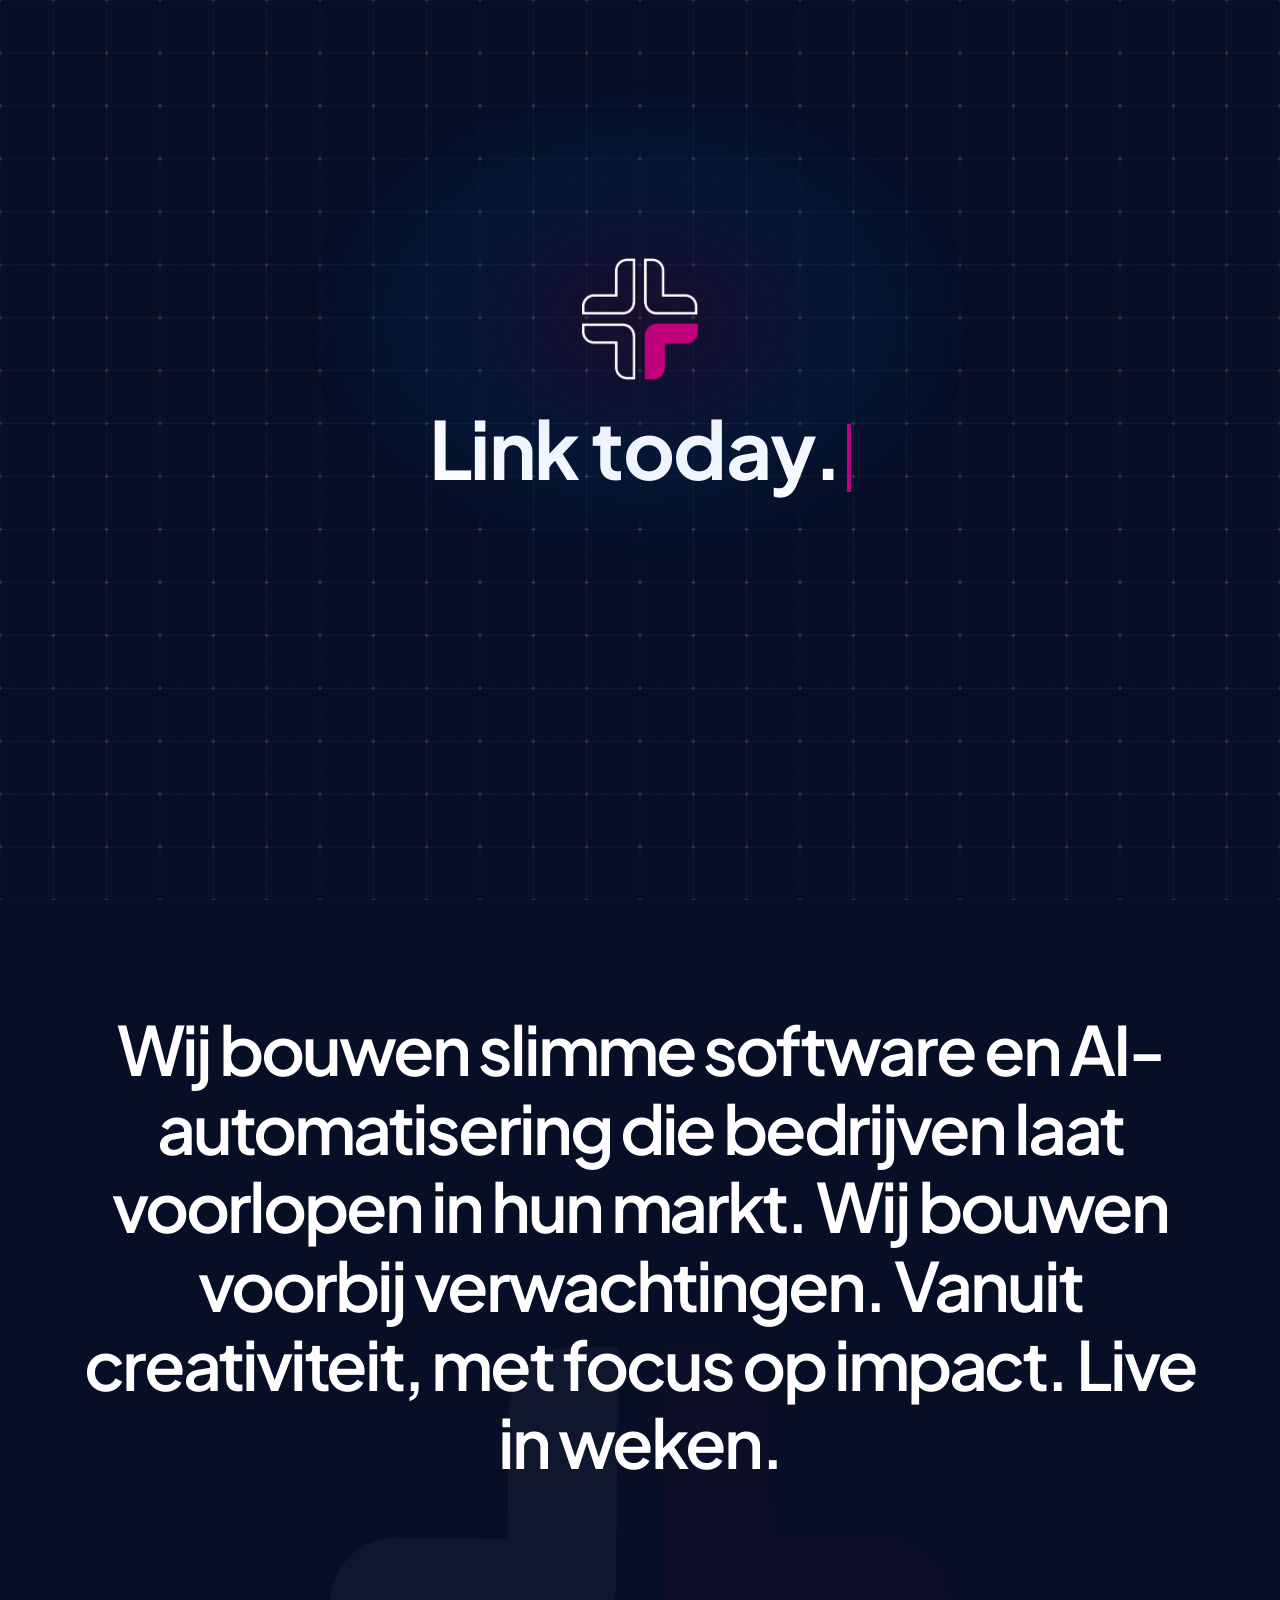
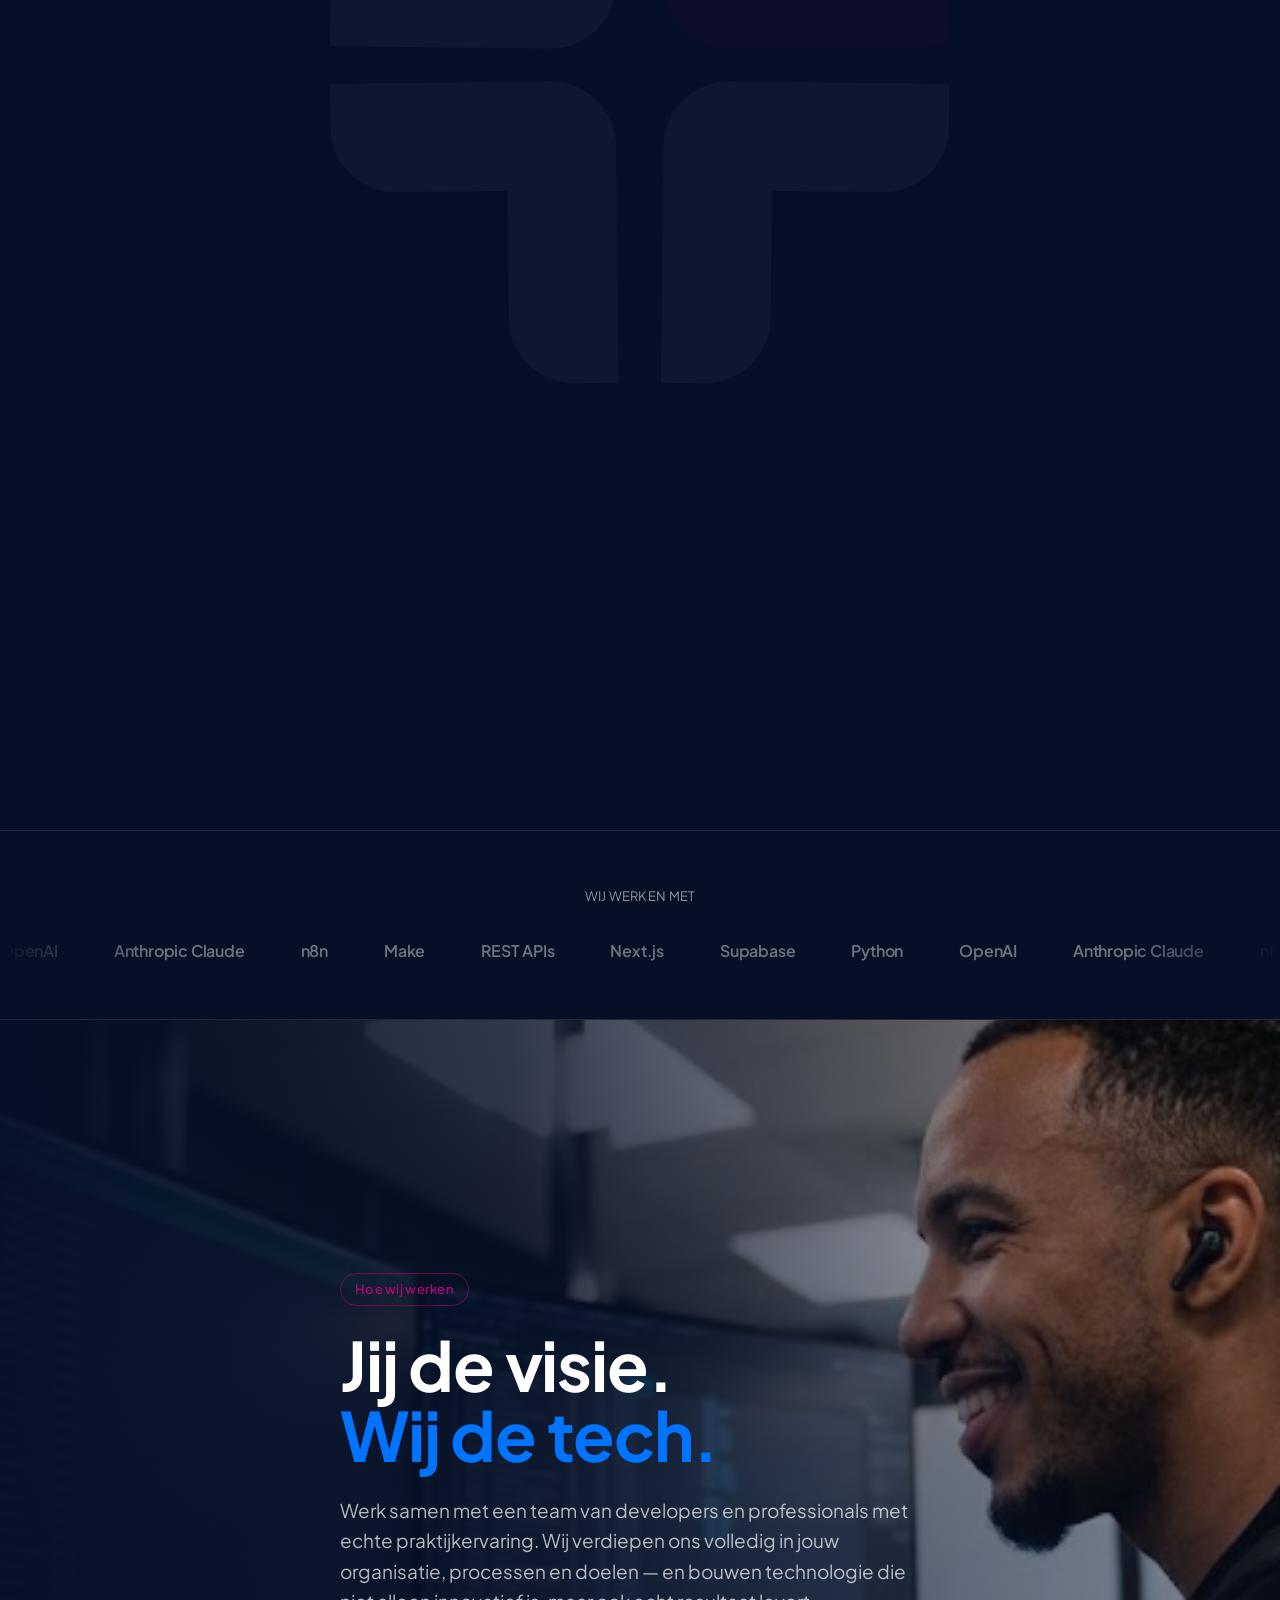
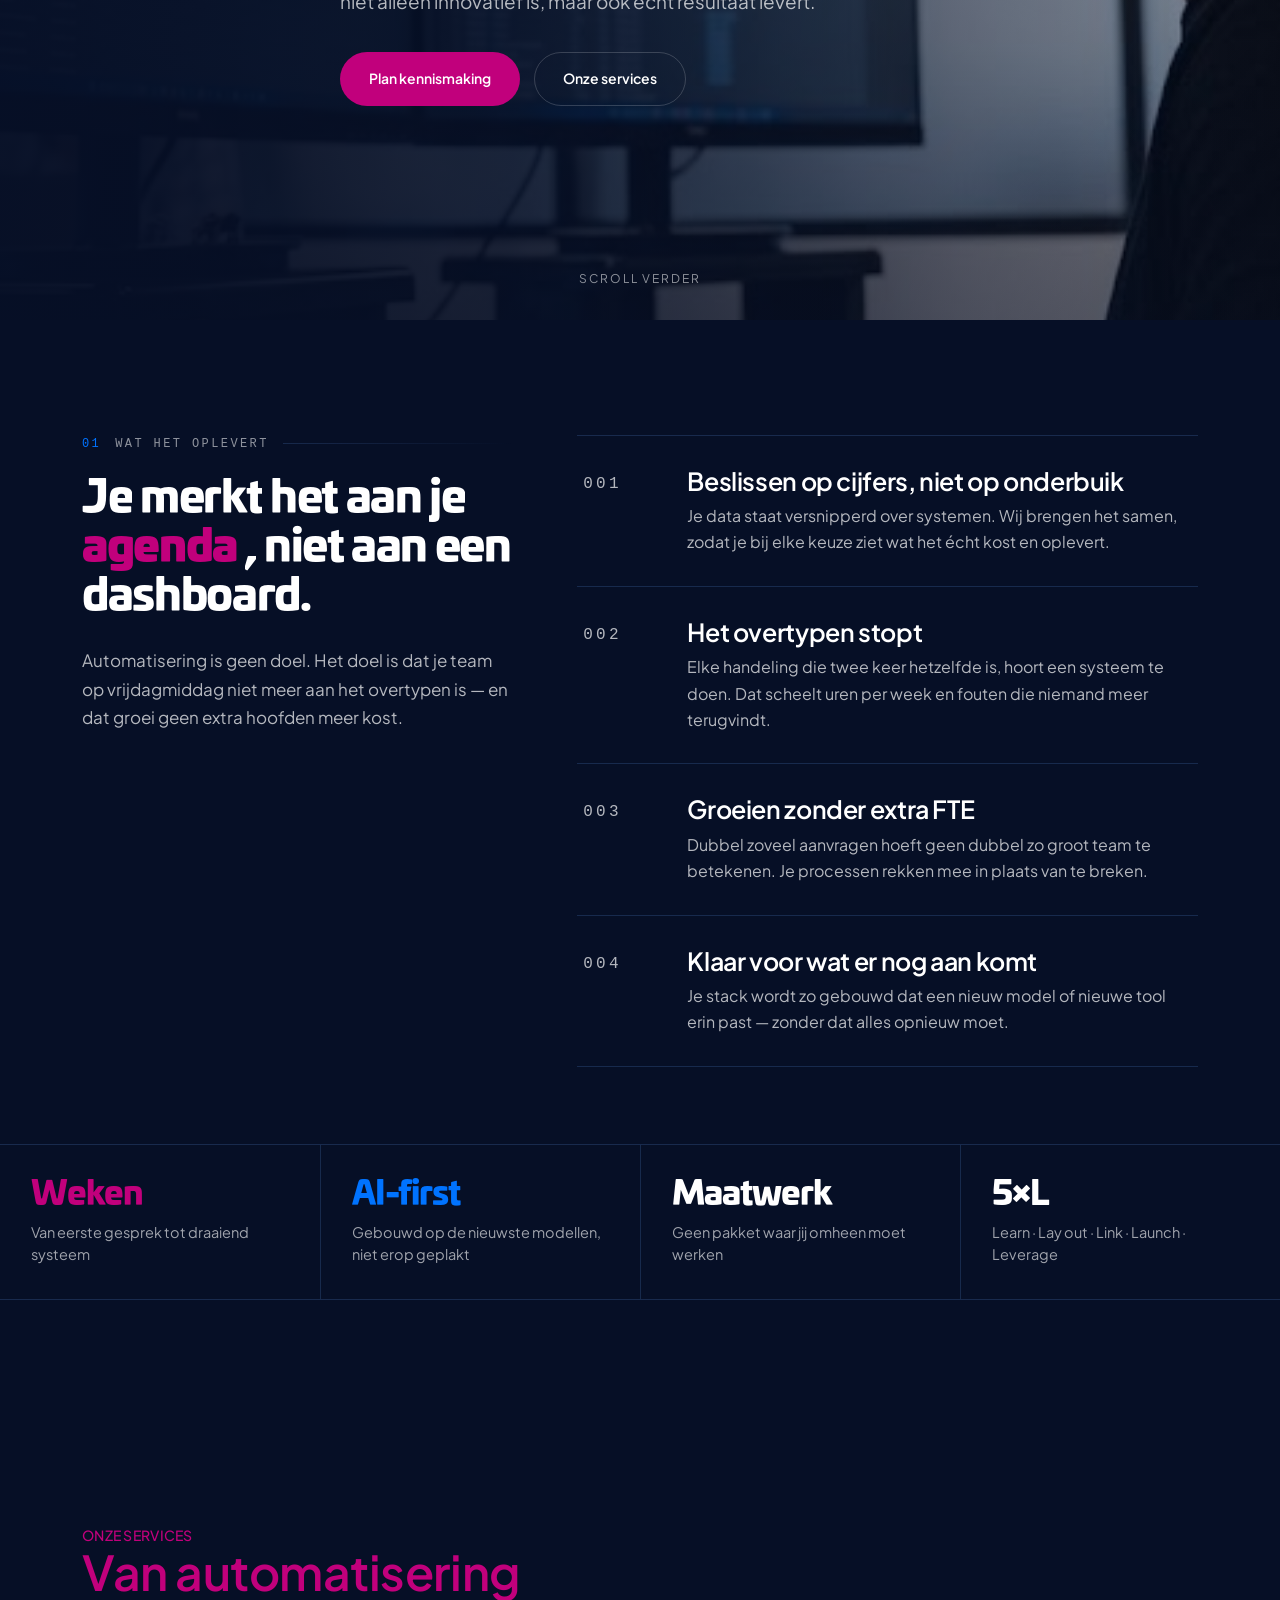
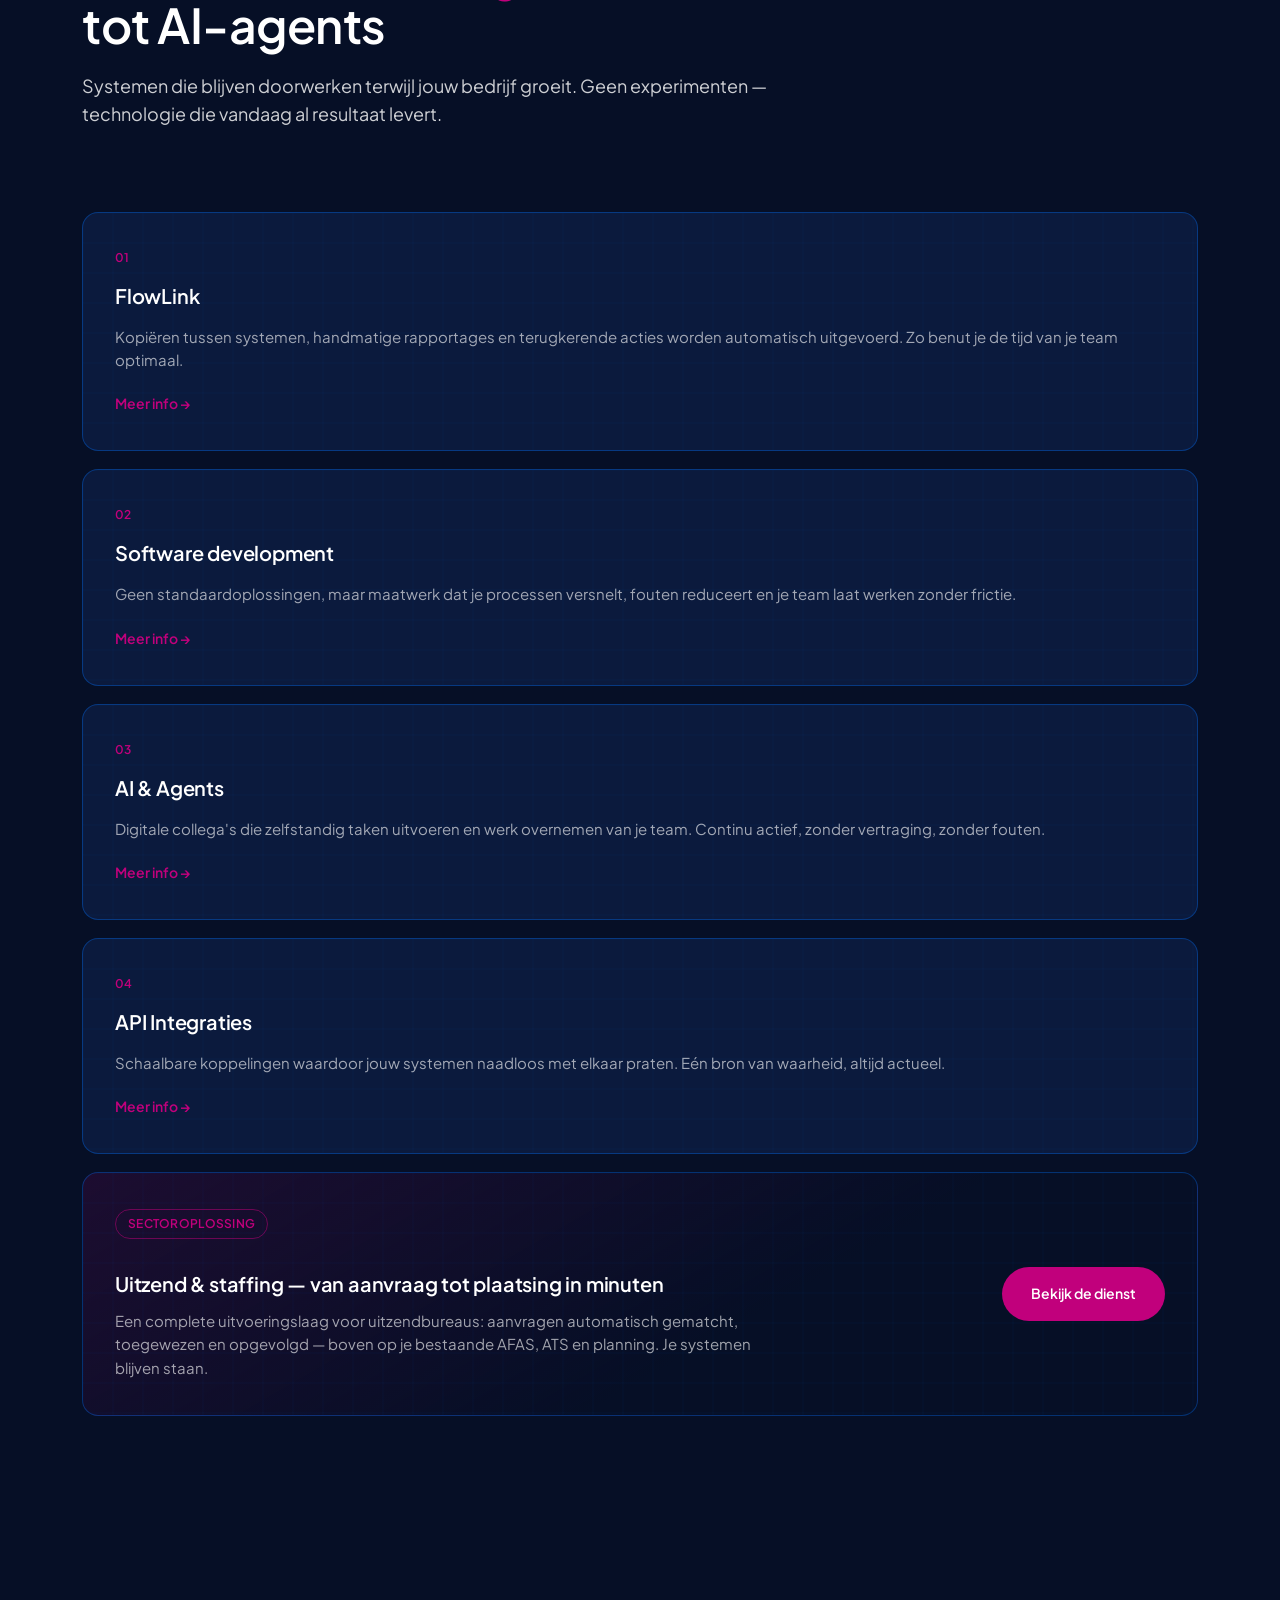
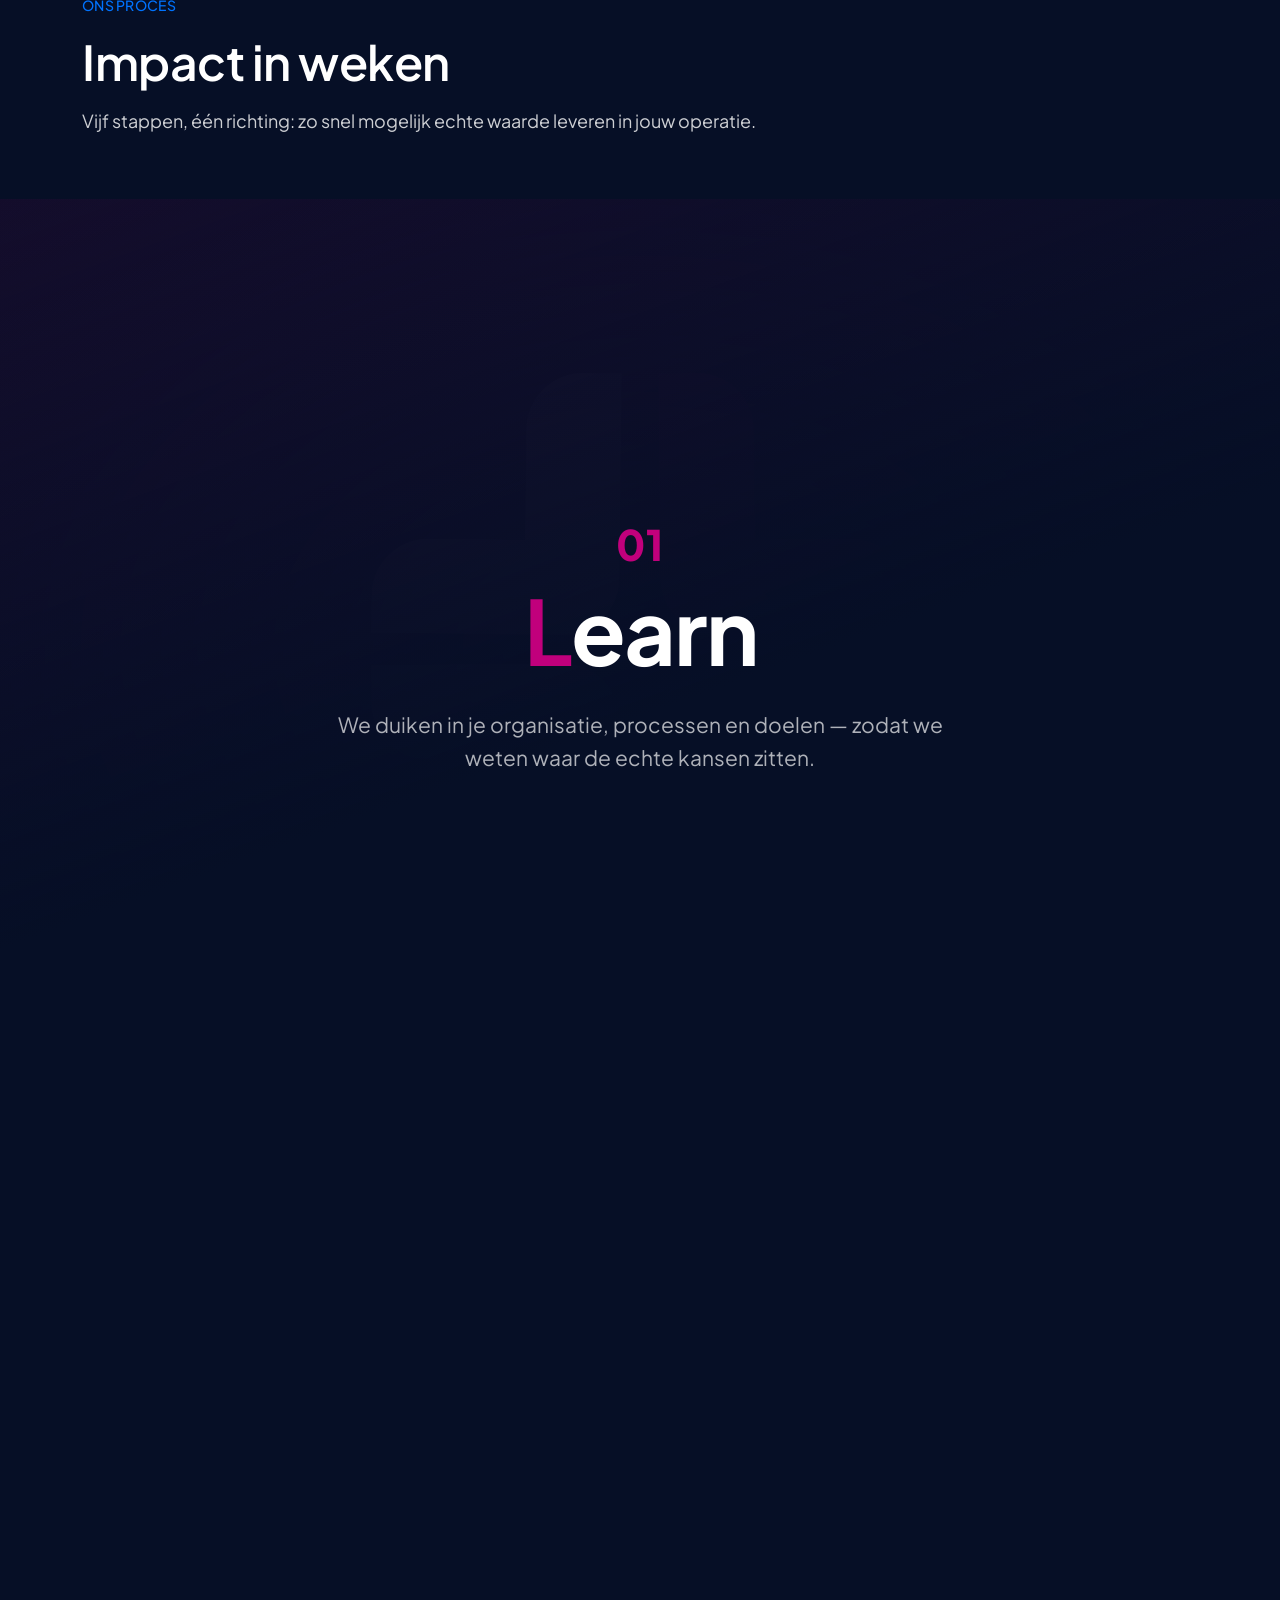
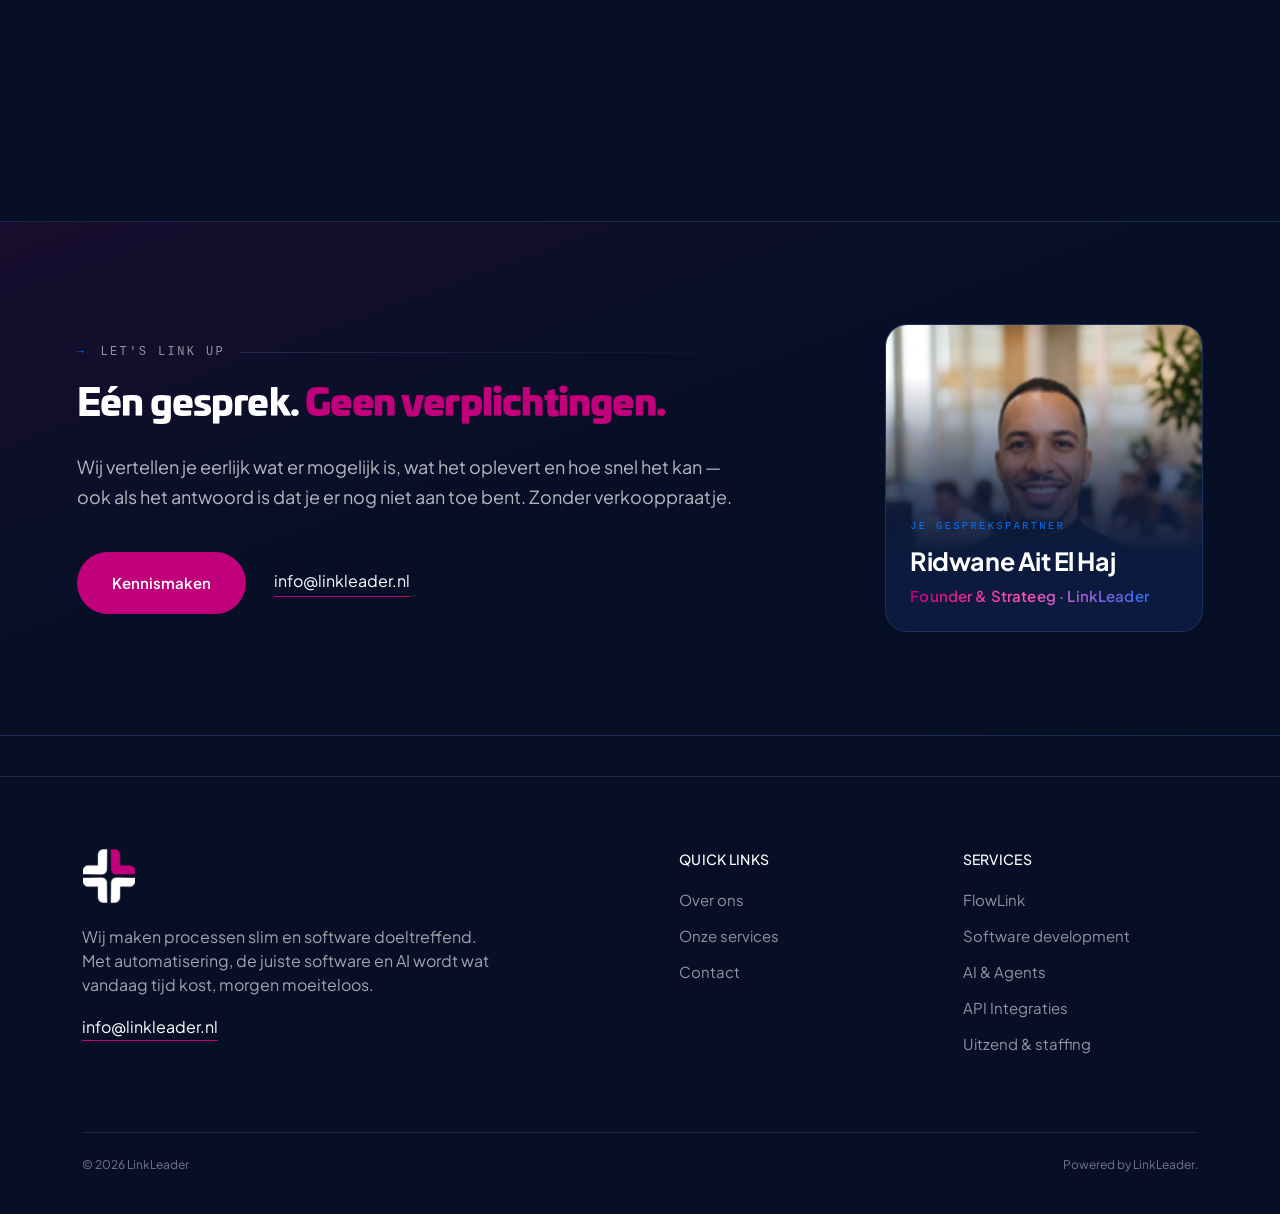
==== commit a3dba32b: "One surface scale and one vertical rhythm across the site The site was running two page colours: ind" ====
--- a/Index.html
+++ b/Index.html
@@ -8,8 +8,8 @@
 <link rel="preconnect" href="https://fonts.googleapis.com">
 <link rel="preconnect" href="https://fonts.gstatic.com" crossorigin>
 <link href="https://fonts.googleapis.com/css2?family=Plus+Jakarta+Sans:wght@400;500;600;700&family=Poppins:wght@900&display=swap" rel="stylesheet">
-<link rel="stylesheet" href="styles.css?v=4">
-<link rel="stylesheet" href="fl-kit.css?v=5">
+<link rel="stylesheet" href="styles.css?v=5">
+<link rel="stylesheet" href="fl-kit.css?v=6">
 <style>
 
 @font-face{
@@ -174,8 +174,10 @@
 body.intro-complete .typewriter-actions{opacity:1;transform:none}
 
 @media(max-width:560px){
-  .typewriter-actions{gap:12px;margin-top:26px;width:100%}
-  .typewriter-actions .btn{flex:1 1 100%}
+  /* The labels are short enough to stay side by side — stretching them to full
+     width would make them shout again, which is exactly what they shouldn't. */
+  .typewriter-actions{gap:10px;margin-top:26px}
+  .typewriter-actions .btn{padding:9px 16px;font-size:12.5px}
 }
 
 .typewriter-scroll{
@@ -317,7 +319,9 @@
 /* ===== METRICS BAND ===== */
 
 /* ===== LOGO CLOUD (infinite scroll, wisselt later naar echte logo's) ===== */
-.logo-cloud{padding:56px 0;background:var(--navy-deep)}
+/* A quiet strip on the page surface, marked by rules rather than a fill —
+   it sat on its own darker background back when the page was lighter. */
+.logo-cloud{padding:56px 0;border-top:1px solid var(--rule);border-bottom:1px solid var(--rule)}
 .logo-cloud__label{
   text-align:center;font-size:13px;letter-spacing:.28px;text-transform:uppercase;
   color:var(--muted);margin:0 0 32px;
@@ -390,7 +394,7 @@
 .service-item{
   position:relative;overflow:hidden;
   border:1px solid rgba(0,115,255,.35);border-radius:var(--r-md);
-  background:var(--navy-deep);padding:36px 32px;
+  background:var(--surface-1);padding:36px 32px;
   display:flex;flex-direction:column;gap:14px;
   transition:border-color .2s;cursor:default;
 }
@@ -809,8 +813,8 @@
     <p class="typewriter-sub" id="intro-sub">Jouw partner in AI &amp; Software</p>
 
     <div class="typewriter-actions">
-      <a class="btn btn--primary btn--lg" href="services.html">Bekijk onze services</a>
-      <a class="btn btn--ghost btn--lg" href="contact.html">Plan een gratis intake</a>
+      <a class="btn btn--line btn--line-pink" href="services.html">Onze services</a>
+      <a class="btn btn--line btn--line-blue" href="contact.html">Gratis intake</a>
     </div>
   </div>
 
--- a/styles.css
+++ b/styles.css
@@ -21,6 +21,13 @@
   --navy:#0a1837;
   --navy-deep:#060f26;
   --navy-lift:#0e1f45;
+
+  /* Surface scale. One page colour across the whole site, with anything that
+     should read as a card sitting a step above it. Cards used to be painted
+     in the page colour, which only worked while some pages were lighter. */
+  --surface-0:#060f26;  /* the page itself */
+  --surface-1:#0b1a3d;  /* cards, panels, form fields */
+  --surface-2:#12244d;  /* hover / stacked on top of a card */
 
   /* brand */
   --pink:#C1007C;
@@ -45,7 +52,11 @@
   /* layout */
   --shell:1180px;
   --gut:32px;
-  --band:144px;
+  /* One fluid vertical rhythm for the whole site. .band, .band--tight and
+     .fl-section all derive from this instead of each carrying their own
+     fixed step. */
+  --pad-section:clamp(76px,9vw,128px);
+  --band:var(--pad-section);
 }
 
 *{box-sizing:border-box}
@@ -54,7 +65,7 @@
 
 body{
   margin:0;
-  background:var(--navy);
+  background:var(--surface-0);
   color:var(--white);
   font-family:'Plus Jakarta Sans',Inter,ui-sans-serif,system-ui,sans-serif;
   font-size:16px;
@@ -101,6 +112,17 @@
 .btn--white{background:#fff;color:var(--navy)}
 .btn--white:hover{transform:translateY(-1px)}
 .btn--full{width:100%}
+
+/* Quiet outline pair — same weight as each other, told apart by accent only.
+   Used where two routes are equally valid and neither should shout. */
+.btn--line{
+  background:transparent;color:var(--t-80);
+  padding:10px 20px;font-size:13px;font-weight:600;letter-spacing:.04em;
+  border-color:var(--rule-strong);
+}
+.btn--line:hover{transform:none}
+.btn--line-pink:hover{border-color:var(--pink);color:#fff;background:rgba(193,0,124,.10)}
+.btn--line-blue:hover{border-color:var(--blue);color:#fff;background:rgba(0,115,255,.10)}
 .link-under{
   color:#fff;text-decoration:none;font-size:16px;
   border-bottom:1px solid var(--pink);padding-bottom:3px;
@@ -175,7 +197,7 @@
 
 /* ---------------- secties ---------------- */
 .band{padding:var(--band) 0}
-.band--tight{padding:108px 0}
+.band--tight{padding:calc(var(--pad-section) * .78) 0}
 .band--top{padding-top:96px}
 .band__head{max-width:760px;margin-bottom:84px}
 .band__head p{margin:20px 0 0}
@@ -195,7 +217,7 @@
 .hero-grid{
   min-height:100svh;position:relative;
   display:flex;align-items:center;justify-content:center;
-  overflow:hidden;background:var(--navy-deep);
+  overflow:hidden;background:var(--surface-1);
 }
 .hero-grid__canvas{position:absolute;inset:0;width:100%;height:100%;display:block;pointer-events:none;z-index:0}
 .hero-grid__content{position:relative;z-index:1;text-align:center;max-width:760px;padding:48px 24px}
@@ -208,7 +230,7 @@
 .grid3{display:grid;grid-template-columns:repeat(3,1fr);gap:20px}
 .card{
   border:1px solid var(--rule);border-radius:var(--r-sm);
-  padding:30px 28px 32px;background:var(--navy-deep);
+  padding:30px 28px 32px;background:var(--surface-1);
   transition:border-color .2s ease,transform .2s ease;
   display:flex;flex-direction:column;
 }
@@ -229,7 +251,7 @@
 .service-item{
   position:relative;overflow:hidden;
   border:1px solid rgba(0,115,255,.35);border-radius:var(--r-md);
-  background:var(--navy-deep);padding:36px 32px;
+  background:var(--surface-1);padding:36px 32px;
   display:flex;flex-direction:column;gap:14px;
   transition:border-color .2s;cursor:default;
 }
@@ -264,7 +286,7 @@
 
 /* ---------------- team ---------------- */
 .team{display:grid;grid-template-columns:repeat(4,1fr);gap:20px}
-.member{border:1px solid var(--rule);border-radius:var(--r-lg);padding:32px 26px;background:var(--navy-deep)}
+.member{border:1px solid var(--rule);border-radius:var(--r-lg);padding:32px 26px;background:var(--surface-1)}
 .member__avatar{
   width:64px;height:64px;border-radius:9999px;margin-bottom:26px;
   display:flex;align-items:center;justify-content:center;
@@ -297,7 +319,7 @@
 /* ---------------- formulier ---------------- */
 .form-card{
   border:1px solid var(--rule);border-radius:var(--r-lg);
-  background:var(--navy-deep);padding:44px 40px;
+  background:var(--surface-1);padding:44px 40px;
 }
 .field{margin-bottom:22px}
 .field--row{display:grid;grid-template-columns:1fr 1fr;gap:20px}
@@ -312,7 +334,7 @@
 .field input:focus,.field textarea:focus,.field select:focus{border-color:var(--pink);outline:none}
 .field textarea{min-height:130px;resize:vertical}
 .field select{appearance:none;background-image:linear-gradient(45deg,transparent 50%,var(--muted) 50%),linear-gradient(135deg,var(--muted) 50%,transparent 50%);background-position:calc(100% - 20px) 50%,calc(100% - 15px) 50%;background-size:5px 5px,5px 5px;background-repeat:no-repeat}
-.field select option{background:var(--navy-deep)}
+.field select option{background:var(--surface-1)}
 
 /* ---------------- lijsten ---------------- */
 .arrow-list{list-style:none;margin:0;padding:0}
@@ -349,7 +371,7 @@
 
 /* ---------------- responsive ---------------- */
 @media (max-width:1024px){
-  :root{--band:104px;--gut:24px}
+  :root{--gut:24px}
   .phero{padding:72px 0 64px}
   .phero__grid{grid-template-columns:1fr;gap:48px}
   .grid3{grid-template-columns:1fr 1fr}
@@ -363,7 +385,7 @@
   .footer__grid{grid-template-columns:1fr 1fr}
 }
 @media (max-width:720px){
-  :root{--band:84px;--gut:20px}
+  :root{--gut:20px}
   .brand-link__logo{width:40px;height:40px}
   .grid2,.grid3,.team{grid-template-columns:1fr}
   .rail{grid-template-columns:1fr}
--- a/fl-kit.css
+++ b/fl-kit.css
@@ -146,7 +146,7 @@
 
 .pcard{
   position:relative;display:flex;flex-direction:column;
-  background:var(--navy-deep);
+  background:var(--surface-1);
   border:1px solid var(--fl-line);border-radius:var(--r-lg);
   overflow:hidden;
   transition:border-color .45s ease,transform .45s var(--ease-out),box-shadow .45s ease;
@@ -161,14 +161,15 @@
   transition:transform .7s var(--ease-out);
 }
 .pcard:hover .pcard__media img{transform:scale(1.06)}
-/* The fade is a sibling layer, not a filter, so the photo keeps its contrast. */
+/* The fade is a sibling layer, not a filter, so the photo keeps its contrast.
+   It resolves to the card surface, so the photo melts into the card body. */
 .pcard__media::after{
   content:"";position:absolute;left:0;right:0;bottom:0;height:78%;pointer-events:none;
-  background:linear-gradient(to top,var(--navy-deep) 4%,rgba(6,15,38,.72) 38%,rgba(6,15,38,0) 100%);
+  background:linear-gradient(to top,var(--surface-1) 4%,rgba(11,26,61,.72) 38%,rgba(11,26,61,0) 100%);
 }
 .pcard__media--initials{
   height:320px;display:flex;align-items:center;justify-content:center;
-  background:linear-gradient(150deg,rgba(193,0,124,.28),rgba(0,115,255,.16) 60%,var(--navy-deep));
+  background:linear-gradient(150deg,rgba(193,0,124,.28),rgba(0,115,255,.16) 60%,var(--surface-1));
   font-family:'Univia Pro Black','Plus Jakarta Sans',sans-serif;font-weight:800;
   font-size:82px;letter-spacing:-.04em;color:rgba(255,255,255,.86);
 }
@@ -204,7 +205,9 @@
 }
 .linkup__inner{
   position:relative;z-index:1;
-  display:grid;grid-template-columns:minmax(0,1.15fr) minmax(0,.85fr);
+  /* The card column is exactly as wide as the card, so it can't drift around
+     inside a fractional track. */
+  display:grid;grid-template-columns:minmax(0,1fr) 318px;
   align-items:center;gap:clamp(40px,6vw,96px);
   padding:clamp(64px,8vw,120px) clamp(24px,6vw,96px);
 }
@@ -221,23 +224,28 @@
 .linkup__lead{margin:26px 0 0;max-width:52ch;color:var(--t-70);font-size:18px;line-height:1.65}
 .linkup__actions{display:flex;align-items:center;gap:28px;flex-wrap:wrap;margin-top:40px}
 
-/* The person is the same portrait card used across the site, sized for a column. */
-.linkup .pcard{max-width:400px;margin-left:auto;width:100%}
-.linkup .pcard__media img{height:400px}
+/* Same portrait card, but sized as a signature rather than a feature: a
+   smaller photo with the name and role carrying the weight. Anchored to the
+   right edge of the band so it lines up with the copy instead of floating. */
+.linkup .pcard{width:100%;max-width:318px;justify-self:end}
+.linkup .pcard__media img{height:236px}
+.linkup .pcard__body{margin-top:-42px;padding:0 24px 24px}
+.linkup .pcard__name{font-size:25px;line-height:1.15}
+.linkup .pcard__role{font-size:15px;margin-top:9px}
 .linkup__tag{
-  display:block;margin:0 0 10px;
+  display:block;margin:0 0 12px;
   font-family:var(--mono);font-size:10.5px;letter-spacing:.22em;text-transform:uppercase;
   color:var(--blue);
 }
 
 @media (max-width:900px){
-  .linkup__inner{grid-template-columns:1fr;gap:44px}
+  .linkup__inner{grid-template-columns:1fr;gap:40px}
   .linkup__lead{max-width:none}
-  .linkup .pcard{margin-left:0;max-width:380px}
+  .linkup .pcard{justify-self:start;max-width:300px}
 }
 @media (max-width:720px){
   .linkup__actions{gap:20px;margin-top:32px}
-  .linkup .pcard__media img{height:320px}
+  .linkup .pcard__media img{height:212px}
 }
 
 /* ---------------- motion primitives ---------------- */
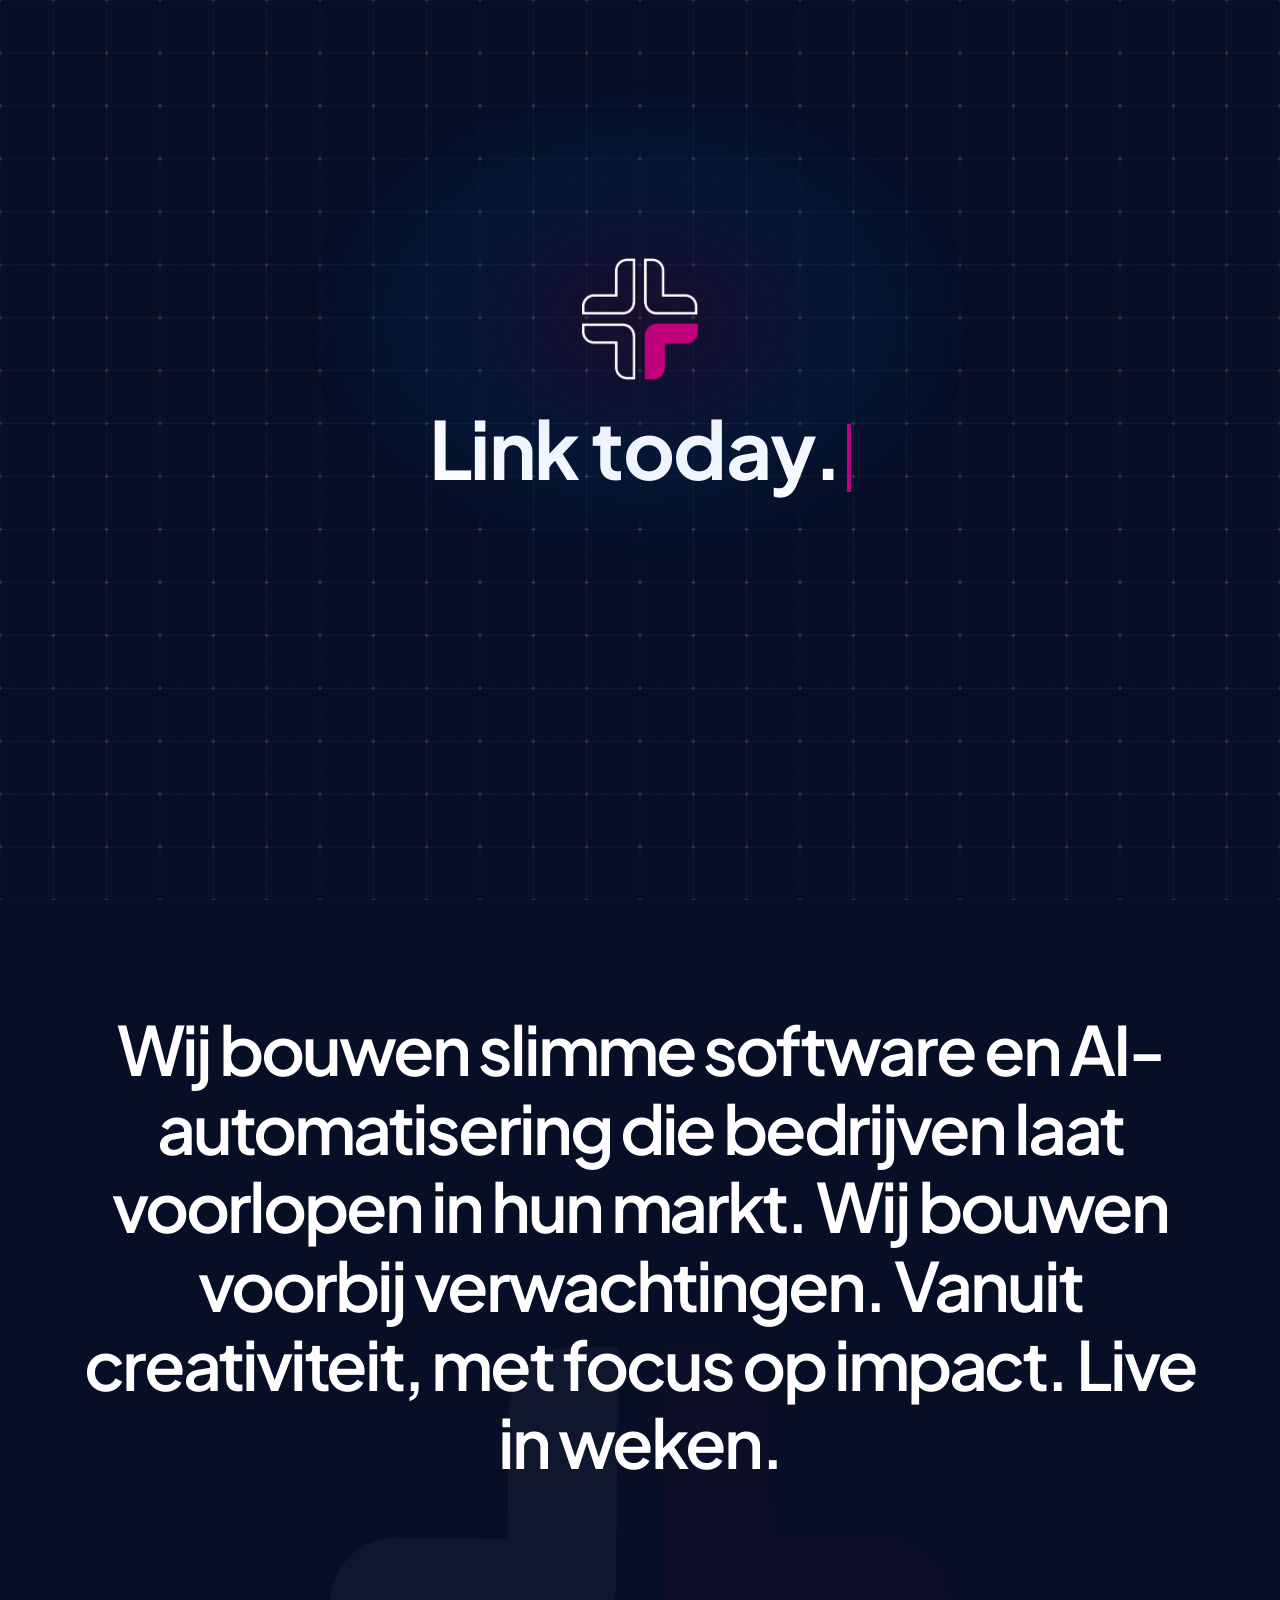
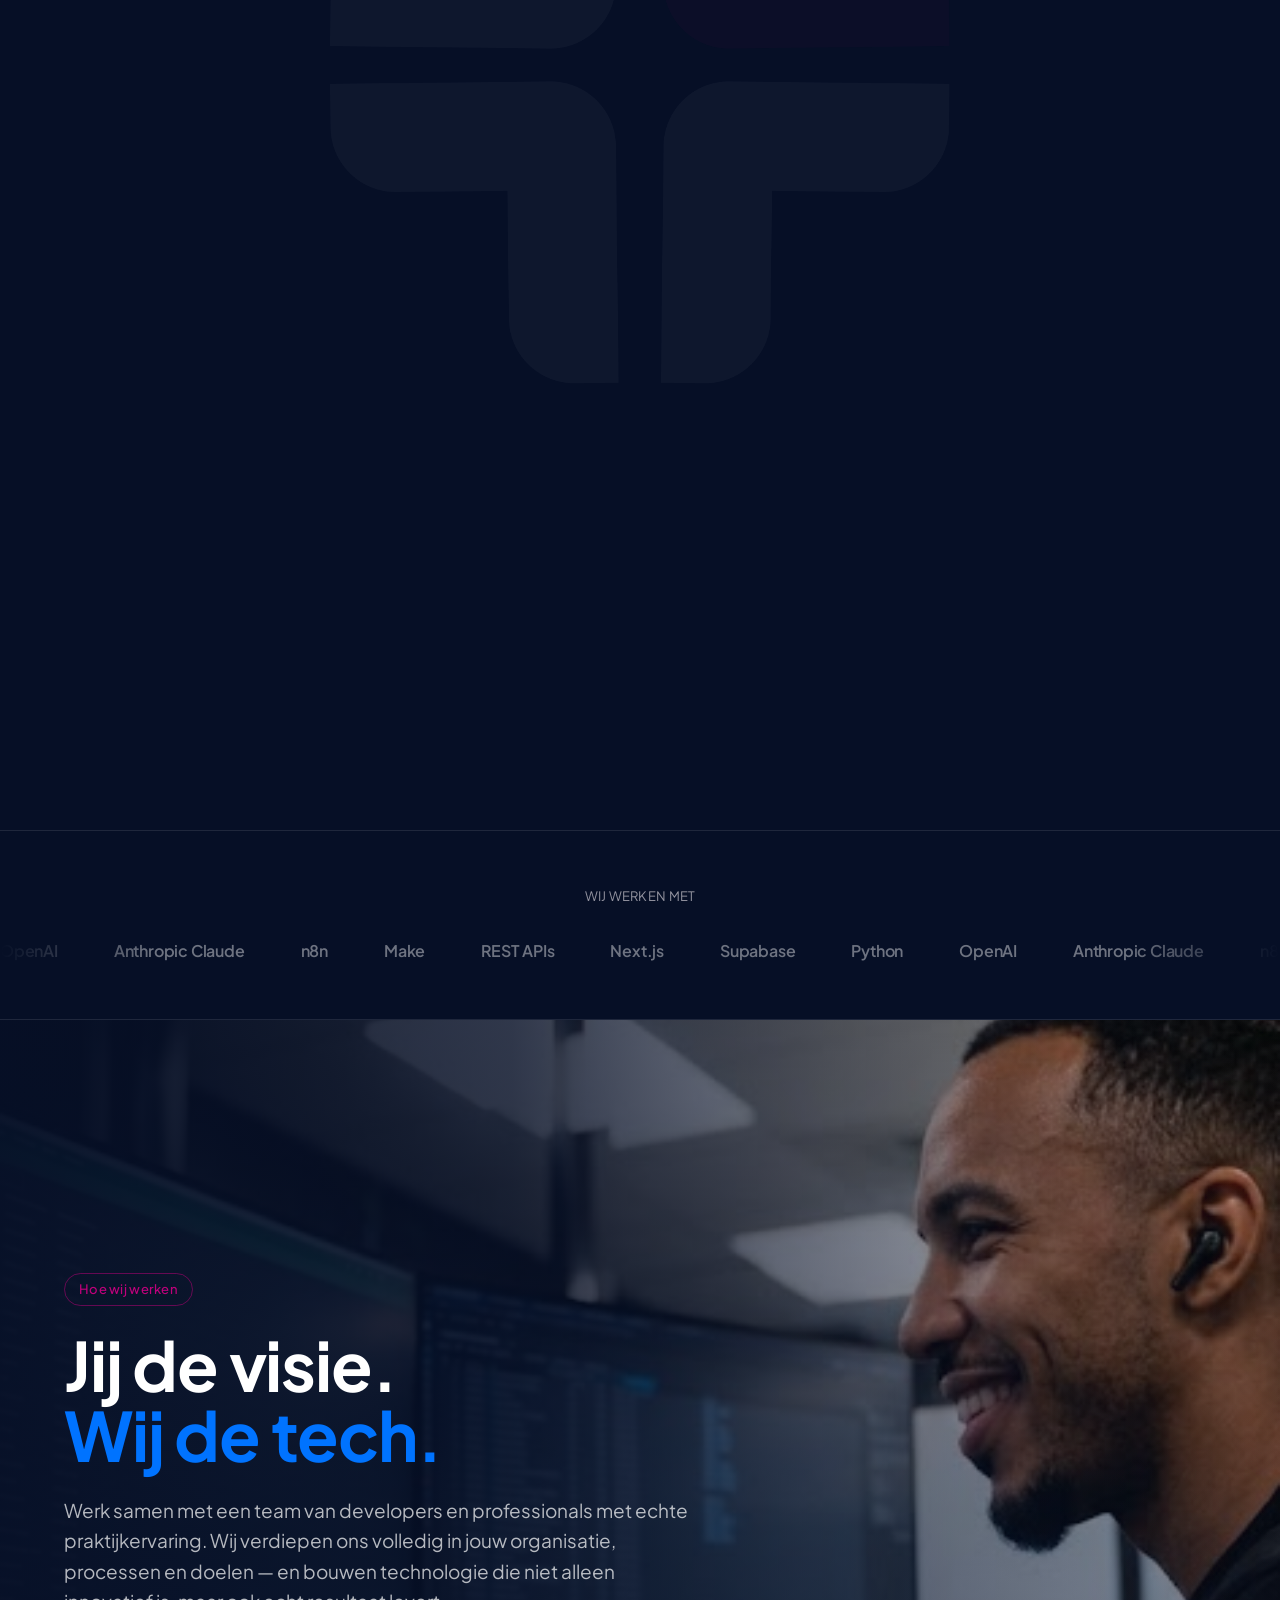
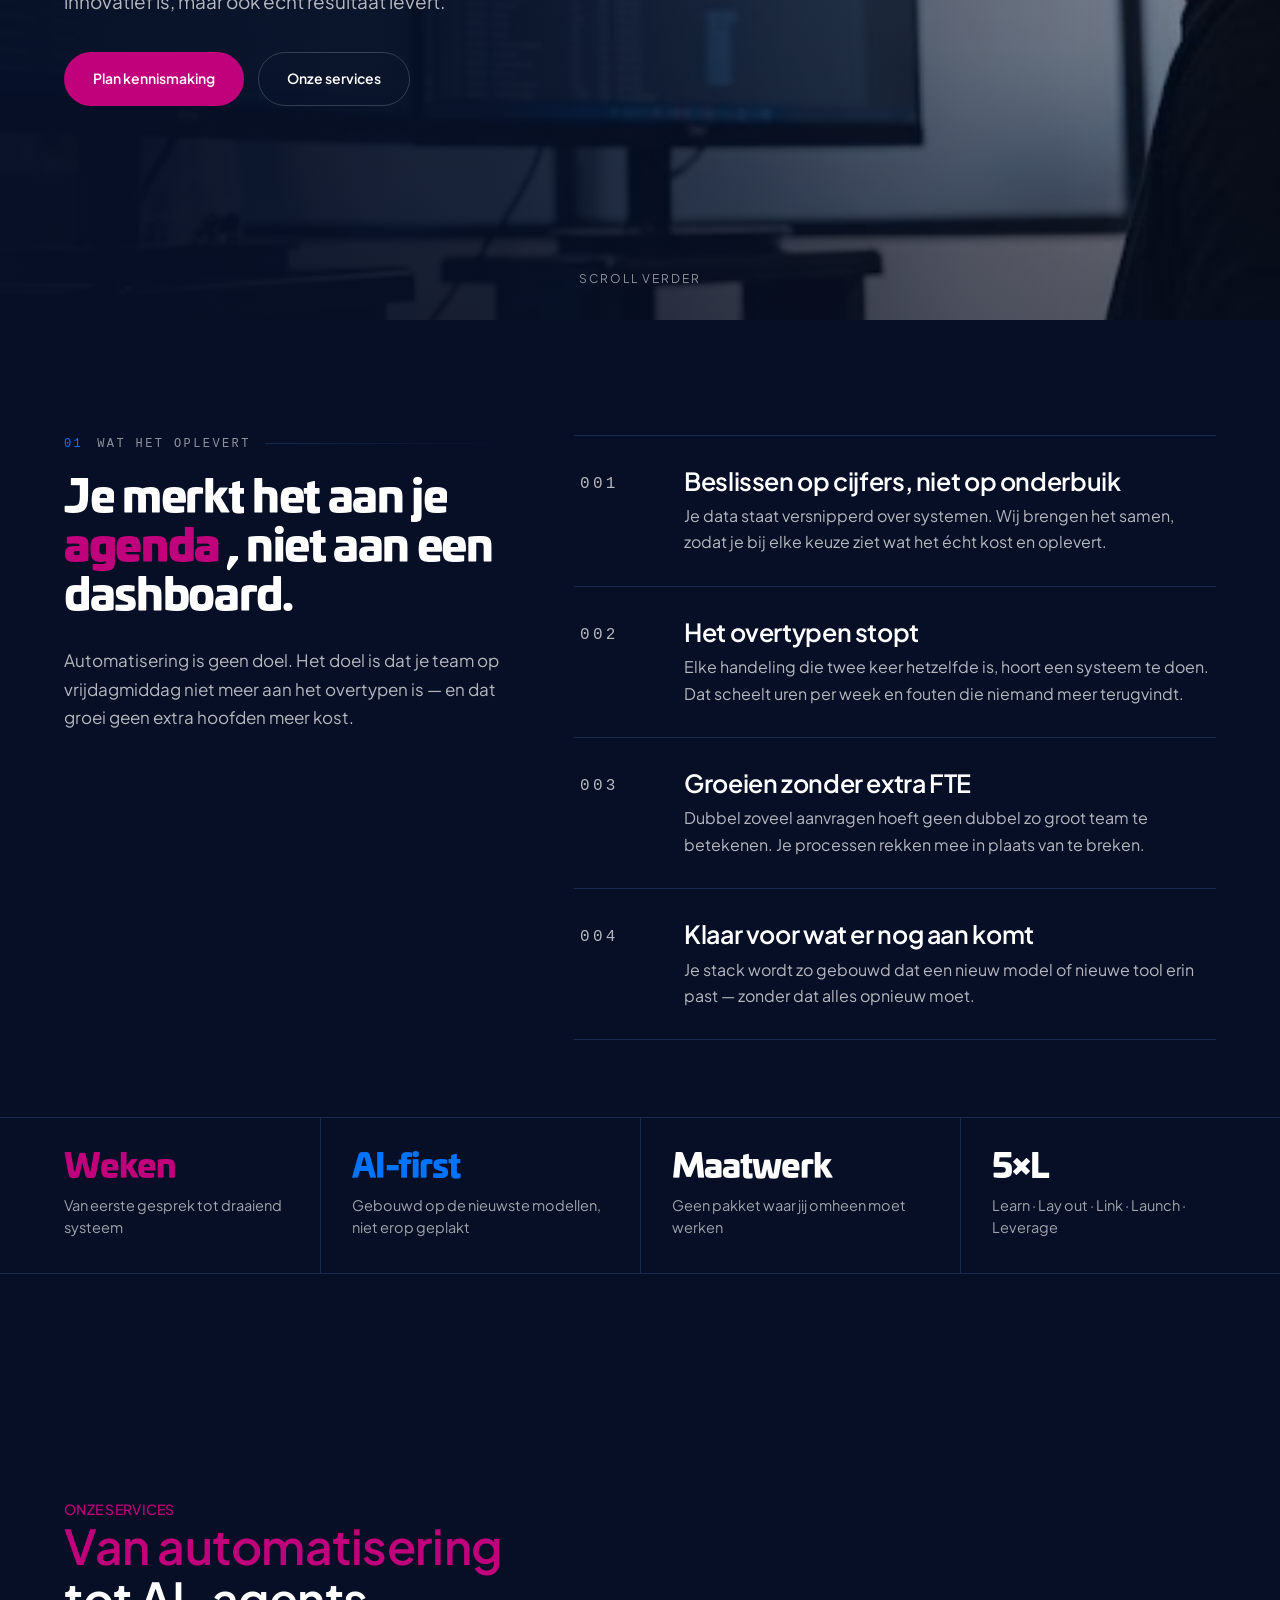
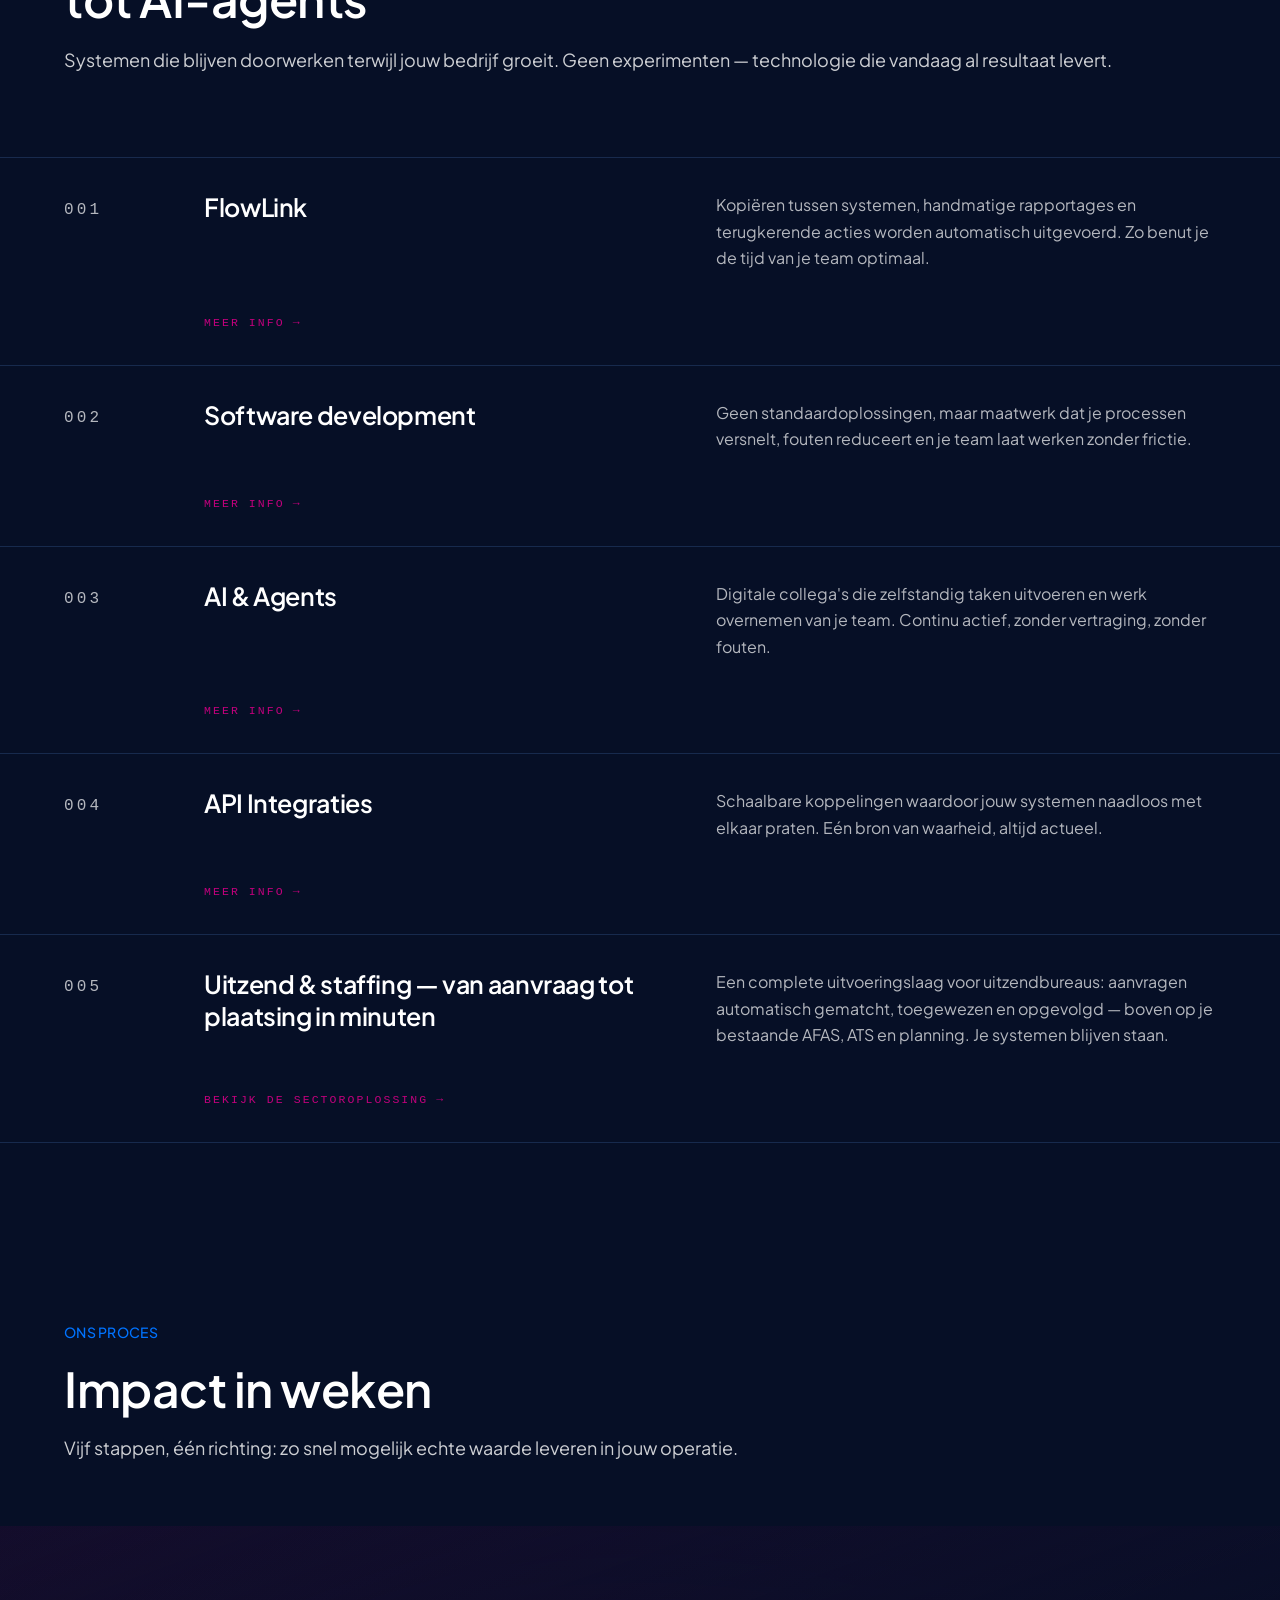
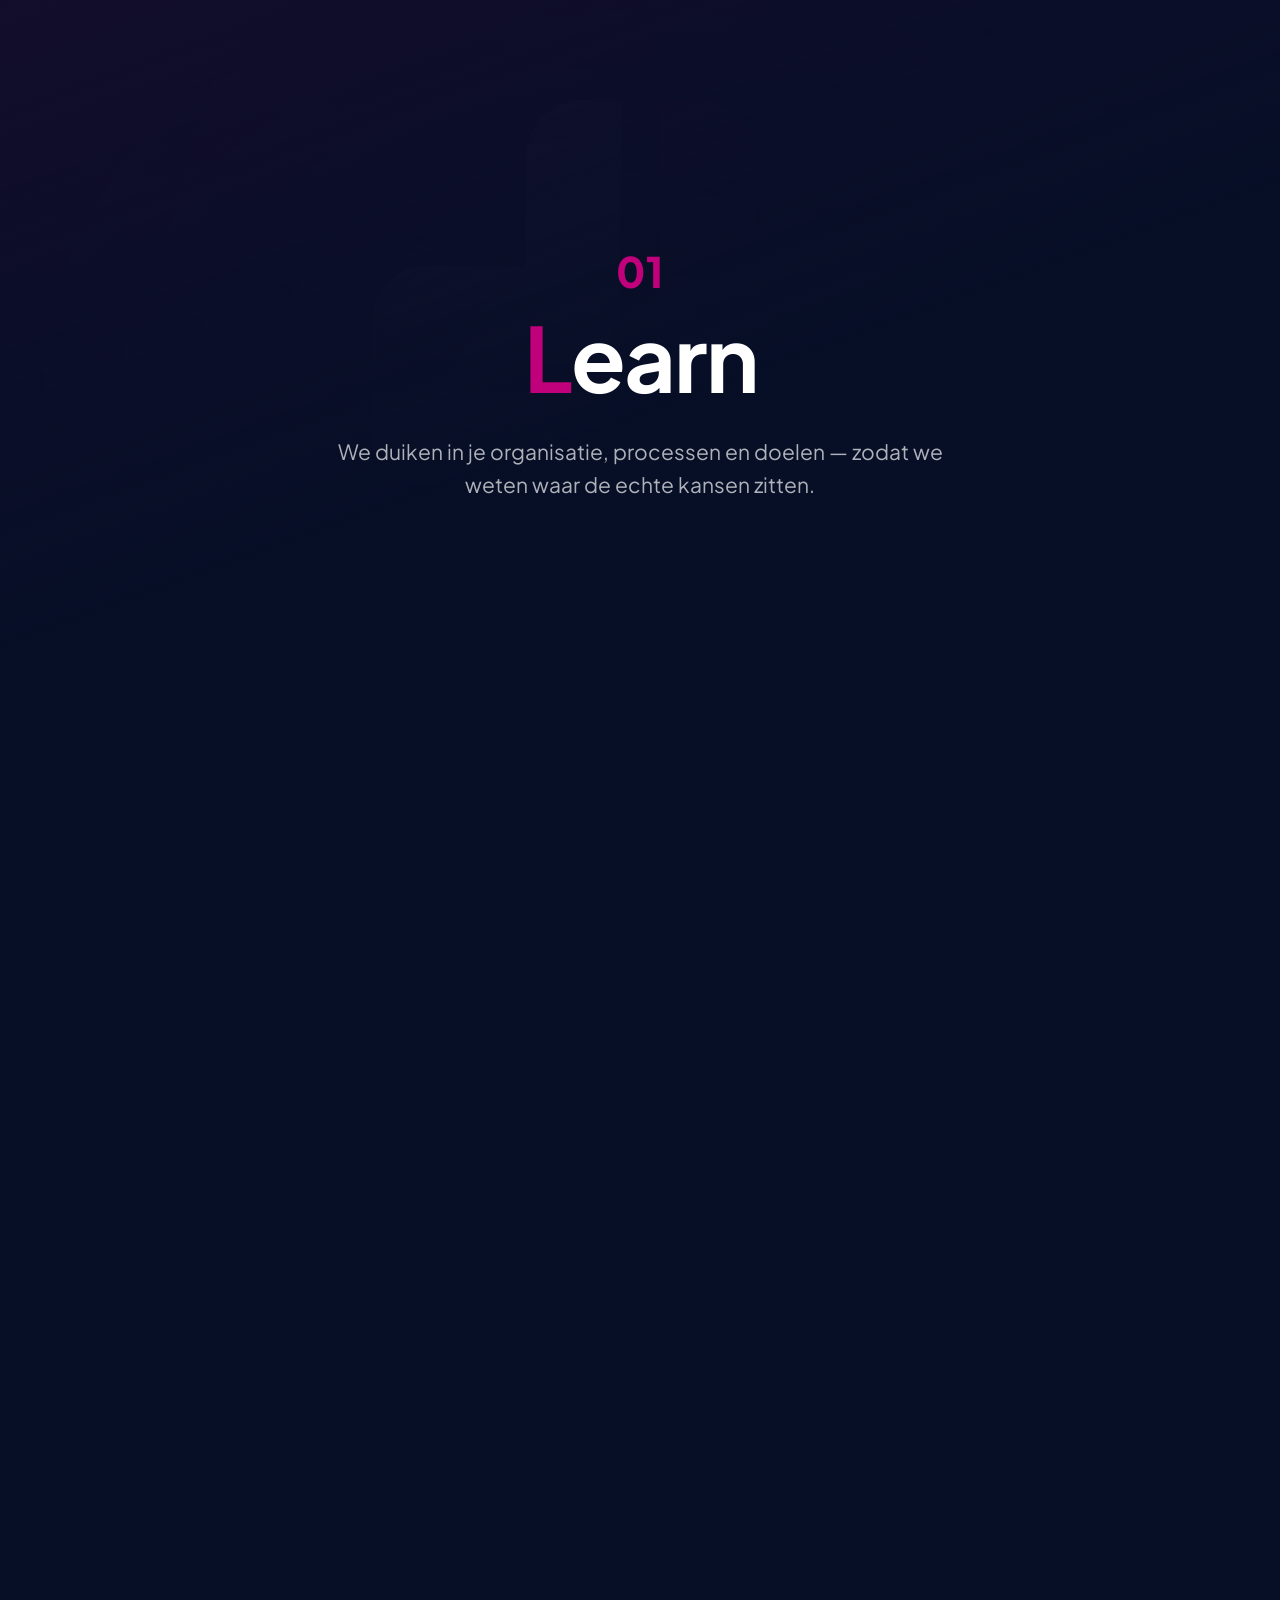
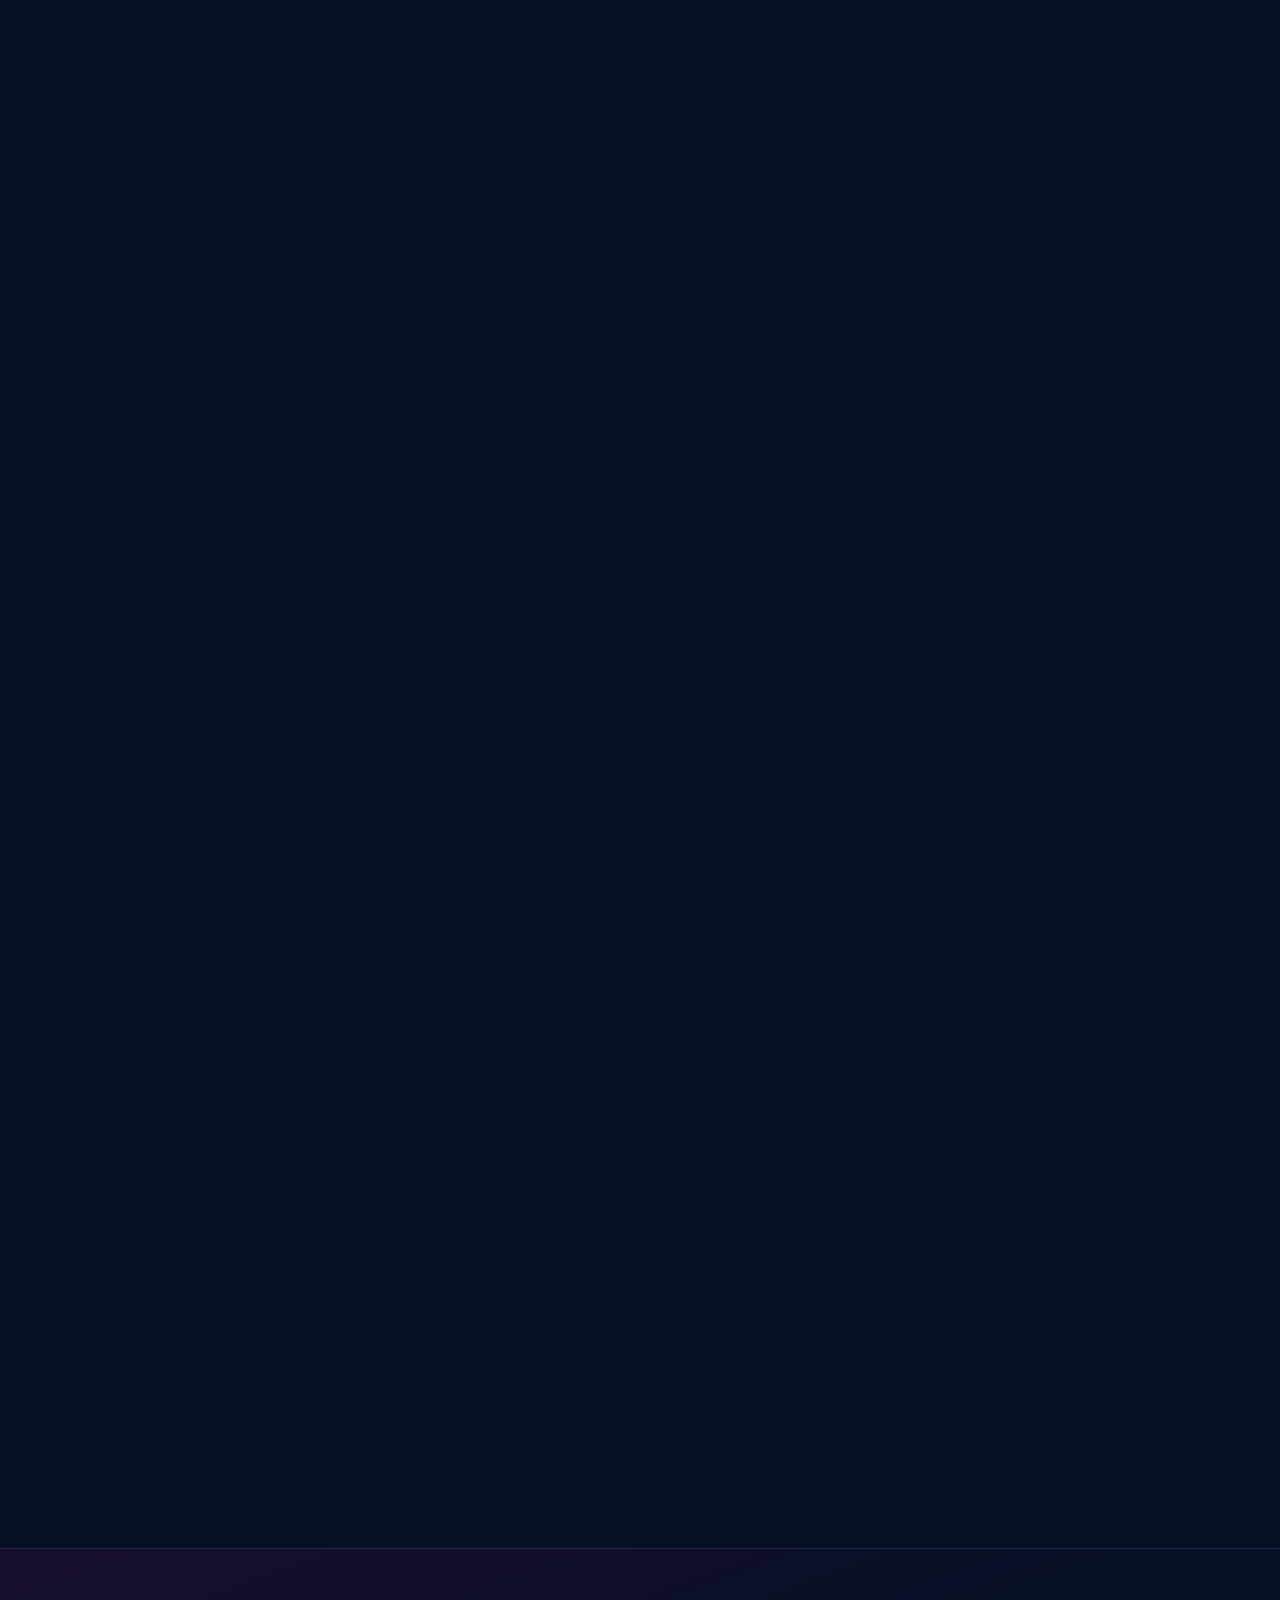
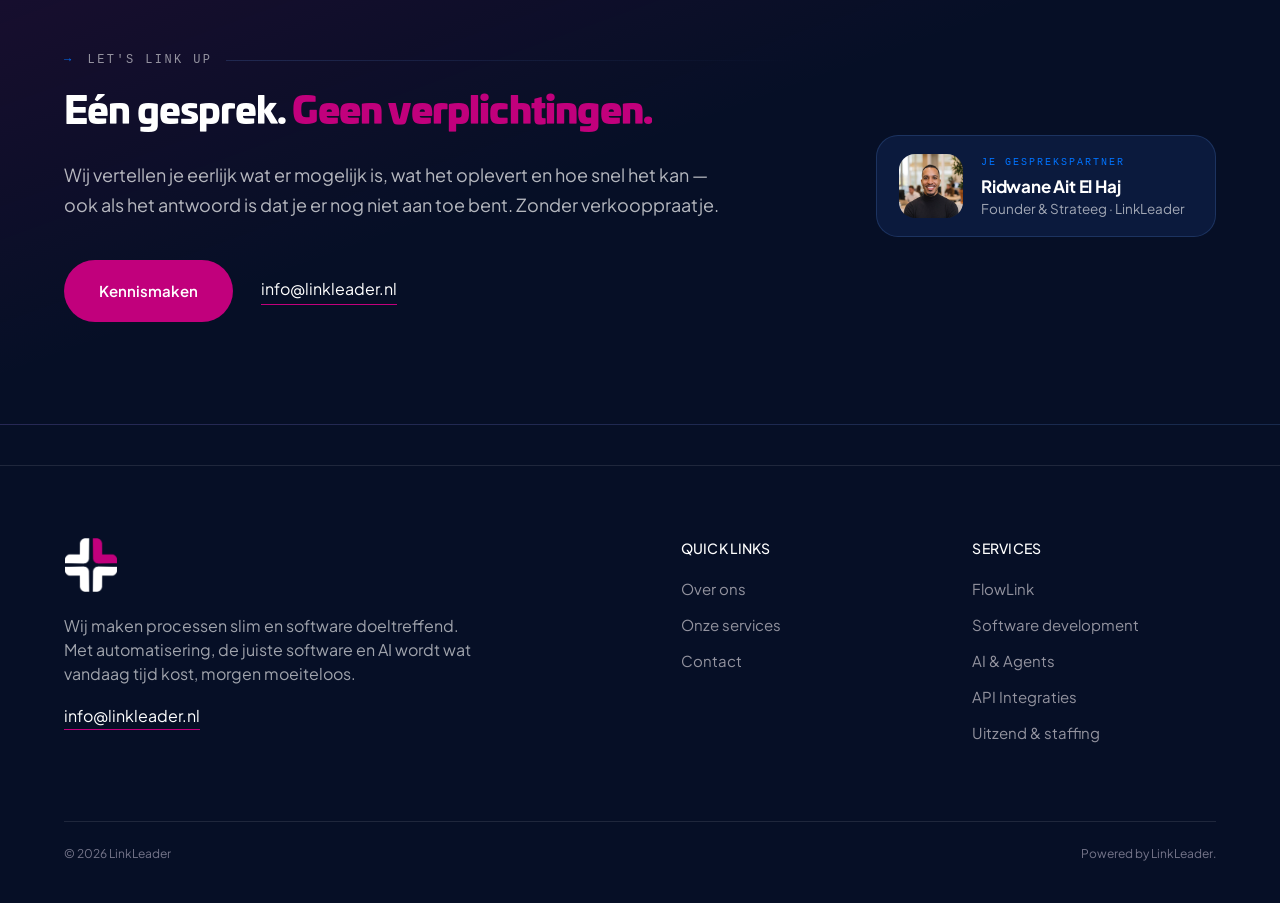
==== commit d484dace: "One page measure across the site, full-bleed service rows Positioning was the last thing still runni" ====
--- a/Index.html
+++ b/Index.html
@@ -9,7 +9,7 @@
 <link rel="preconnect" href="https://fonts.gstatic.com" crossorigin>
 <link href="https://fonts.googleapis.com/css2?family=Plus+Jakarta+Sans:wght@400;500;600;700&family=Poppins:wght@900&display=swap" rel="stylesheet">
 <link rel="stylesheet" href="styles.css?v=5">
-<link rel="stylesheet" href="fl-kit.css?v=6">
+<link rel="stylesheet" href="fl-kit.css?v=8">
 <style>
 
 @font-face{
@@ -375,7 +375,16 @@
     linear-gradient(90deg,rgba(6,15,38,.96) 0%,rgba(6,15,38,.8) 40%,rgba(6,15,38,.3) 75%,rgba(6,15,38,.05) 100%),
     linear-gradient(180deg,rgba(6,15,38,.15) 0%,rgba(6,15,38,.55) 100%);
 }
-.photo-hero__content{position:relative;z-index:1;max-width:640px;padding:140px 0 100px}
+/* Anchored to the page gutter like every other section — .shell's max-width
+   plus auto margins used to centre this block, so it started ~430px in while
+   everything above and below it started at the gutter. The reading measure
+   moves onto the children instead. */
+.photo-hero__content{
+  position:relative;z-index:1;
+  max-width:none;margin:0;
+  padding:140px var(--bleed-gut) 100px;
+}
+.photo-hero__content > *{max-width:640px}
 .photo-hero__scroll{
   position:absolute;left:50%;bottom:32px;transform:translateX(-50%);z-index:1;
   color:rgba(255,255,255,.55);font-size:12px;letter-spacing:.16em;text-transform:uppercase;
@@ -386,7 +395,7 @@
     background:
       linear-gradient(180deg,rgba(6,15,38,.25) 0%,rgba(6,15,38,.65) 55%,rgba(6,15,38,.97) 100%);
   }
-  .photo-hero__content{max-width:100%;padding:120px 0 90px}
+  .photo-hero__content{padding:120px var(--bleed-gut) 90px}
 }
 
 /* ===== SERVICES ===== */
@@ -443,6 +452,10 @@
   display:flex;flex-direction:column;gap:10px;
   transition:background-color .4s ease;
 }
+/* Outer cells pick up the page gutter so the strip lines up with the rows
+   above it; the inner ones stay tight. Must come after the shorthand. */
+.sigstrip__cell:first-child{padding-left:var(--bleed-gut)}
+.sigstrip__cell:last-child{padding-right:var(--bleed-gut)}
 .sigstrip__cell + .sigstrip__cell{border-left:1px solid var(--fl-line)}
 .sigstrip__cell:hover{background:rgba(0,115,255,.05)}
 .sigstrip__val{
@@ -462,6 +475,8 @@
 }
 @media(max-width:640px){
   .sigstrip{grid-template-columns:1fr}
+  /* Stacked, so every cell spans the page and takes the page gutter. */
+  .sigstrip__cell{padding-left:var(--bleed-gut);padding-right:var(--bleed-gut)}
   .sigstrip__cell + .sigstrip__cell{border-left:0;border-top:1px solid var(--fl-line)}
   .proof__rows .build-row{grid-template-columns:1fr;gap:10px}
   .proof__rows .build-row p:not(.build-row__num){grid-column:1}
@@ -772,7 +787,7 @@
 <body>
 
 <header class="nav">
-  <div class="shell nav__inner">
+  <div class="wide nav__inner">
     <a href="index.html" class="brand-link" aria-label="LinkLeader home">
       <img class="brand-link__logo" src="logo.png?v=1" alt="">
     </a>
@@ -784,7 +799,7 @@
     <a class="nav__cta" href="contact.html"><span>Samenwerken</span></a>
     <button class="nav__toggle" aria-expanded="false" aria-controls="mnav" aria-label="Menu"><span></span></button>
   </div>
-  <div class="nav__panel shell" id="mnav">
+  <div class="nav__panel wide" id="mnav">
     <a href="over-ons.html">Over ons</a>
     <a href="services.html">Onze services</a>
     <a href="contact.html">Contact</a>
@@ -831,7 +846,7 @@
     <img src="logo.png?v=1" alt="">
   </div>
   <div class="scroll-statement__sticky">
-    <div class="shell scroll-statement__inner">
+    <div class="wide scroll-statement__inner">
       <p class="scroll-statement__text" aria-label="Wij bouwen slimme software en AI-automatisering die bedrijven laat voorlopen in hun markt. Wij bouwen voorbij verwachtingen. Vanuit creativiteit, met focus op impact. Live in weken.">
         <span class="scroll-char" aria-hidden="true">W</span><span class="scroll-char" aria-hidden="true">i</span><span class="scroll-char" aria-hidden="true">j</span><span class="scroll-word-space" aria-hidden="true"> </span><span class="scroll-char" aria-hidden="true">b</span><span class="scroll-char" aria-hidden="true">o</span><span class="scroll-char" aria-hidden="true">u</span><span class="scroll-char" aria-hidden="true">w</span><span class="scroll-char" aria-hidden="true">e</span><span class="scroll-char" aria-hidden="true">n</span><span class="scroll-word-space" aria-hidden="true"> </span><span class="scroll-char" aria-hidden="true">s</span><span class="scroll-char" aria-hidden="true">l</span><span class="scroll-char" aria-hidden="true">i</span><span class="scroll-char" aria-hidden="true">m</span><span class="scroll-char" aria-hidden="true">m</span><span class="scroll-char" aria-hidden="true">e</span><span class="scroll-word-space" aria-hidden="true"> </span><span class="scroll-char" aria-hidden="true">s</span><span class="scroll-char" aria-hidden="true">o</span><span class="scroll-char" aria-hidden="true">f</span><span class="scroll-char" aria-hidden="true">t</span><span class="scroll-char" aria-hidden="true">w</span><span class="scroll-char" aria-hidden="true">a</span><span class="scroll-char" aria-hidden="true">r</span><span class="scroll-char" aria-hidden="true">e</span><span class="scroll-word-space" aria-hidden="true"> </span><span class="scroll-char" aria-hidden="true">e</span><span class="scroll-char" aria-hidden="true">n</span><span class="scroll-word-space" aria-hidden="true"> </span><span class="scroll-char" aria-hidden="true">A</span><span class="scroll-char" aria-hidden="true">I</span><span class="scroll-char" aria-hidden="true">-</span><span class="scroll-char" aria-hidden="true">a</span><span class="scroll-char" aria-hidden="true">u</span><span class="scroll-char" aria-hidden="true">t</span><span class="scroll-char" aria-hidden="true">o</span><span class="scroll-char" aria-hidden="true">m</span><span class="scroll-char" aria-hidden="true">a</span><span class="scroll-char" aria-hidden="true">t</span><span class="scroll-char" aria-hidden="true">i</span><span class="scroll-char" aria-hidden="true">s</span><span class="scroll-char" aria-hidden="true">e</span><span class="scroll-char" aria-hidden="true">r</span><span class="scroll-char" aria-hidden="true">i</span><span class="scroll-char" aria-hidden="true">n</span><span class="scroll-char" aria-hidden="true">g</span><span class="scroll-word-space" aria-hidden="true"> </span><span class="scroll-char" aria-hidden="true">d</span><span class="scroll-char" aria-hidden="true">i</span><span class="scroll-char" aria-hidden="true">e</span><span class="scroll-word-space" aria-hidden="true"> </span><span class="scroll-char" aria-hidden="true">b</span><span class="scroll-char" aria-hidden="true">e</span><span class="scroll-char" aria-hidden="true">d</span><span class="scroll-char" aria-hidden="true">r</span><span class="scroll-char" aria-hidden="true">i</span><span class="scroll-char" aria-hidden="true">j</span><span class="scroll-char" aria-hidden="true">v</span><span class="scroll-char" aria-hidden="true">e</span><span class="scroll-char" aria-hidden="true">n</span><span class="scroll-word-space" aria-hidden="true"> </span><span class="scroll-char" aria-hidden="true">l</span><span class="scroll-char" aria-hidden="true">a</span><span class="scroll-char" aria-hidden="true">a</span><span class="scroll-char" aria-hidden="true">t</span><span class="scroll-word-space" aria-hidden="true"> </span><span class="scroll-char" aria-hidden="true">v</span><span class="scroll-char" aria-hidden="true">o</span><span class="scroll-char" aria-hidden="true">o</span><span class="scroll-char" aria-hidden="true">r</span><span class="scroll-char" aria-hidden="true">l</span><span class="scroll-char" aria-hidden="true">o</span><span class="scroll-char" aria-hidden="true">p</span><span class="scroll-char" aria-hidden="true">e</span><span class="scroll-char" aria-hidden="true">n</span><span class="scroll-word-space" aria-hidden="true"> </span><span class="scroll-char" aria-hidden="true">i</span><span class="scroll-char" aria-hidden="true">n</span><span class="scroll-word-space" aria-hidden="true"> </span><span class="scroll-char" aria-hidden="true">h</span><span class="scroll-char" aria-hidden="true">u</span><span class="scroll-char" aria-hidden="true">n</span><span class="scroll-word-space" aria-hidden="true"> </span><span class="scroll-char" aria-hidden="true">m</span><span class="scroll-char" aria-hidden="true">a</span><span class="scroll-char" aria-hidden="true">r</span><span class="scroll-char" aria-hidden="true">k</span><span class="scroll-char" aria-hidden="true">t</span><span class="scroll-char" aria-hidden="true">.</span><span class="scroll-word-space" aria-hidden="true"> </span><span class="scroll-char" aria-hidden="true">W</span><span class="scroll-char" aria-hidden="true">i</span><span class="scroll-char" aria-hidden="true">j</span><span class="scroll-word-space" aria-hidden="true"> </span><span class="scroll-char" aria-hidden="true">b</span><span class="scroll-char" aria-hidden="true">o</span><span class="scroll-char" aria-hidden="true">u</span><span class="scroll-char" aria-hidden="true">w</span><span class="scroll-char" aria-hidden="true">e</span><span class="scroll-char" aria-hidden="true">n</span><span class="scroll-word-space" aria-hidden="true"> </span><span class="scroll-char" aria-hidden="true">v</span><span class="scroll-char" aria-hidden="true">o</span><span class="scroll-char" aria-hidden="true">o</span><span class="scroll-char" aria-hidden="true">r</span><span class="scroll-char" aria-hidden="true">b</span><span class="scroll-char" aria-hidden="true">i</span><span class="scroll-char" aria-hidden="true">j</span><span class="scroll-word-space" aria-hidden="true"> </span><span class="scroll-char" aria-hidden="true">v</span><span class="scroll-char" aria-hidden="true">e</span><span class="scroll-char" aria-hidden="true">r</span><span class="scroll-char" aria-hidden="true">w</span><span class="scroll-char" aria-hidden="true">a</span><span class="scroll-char" aria-hidden="true">c</span><span class="scroll-char" aria-hidden="true">h</span><span class="scroll-char" aria-hidden="true">t</span><span class="scroll-char" aria-hidden="true">i</span><span class="scroll-char" aria-hidden="true">n</span><span class="scroll-char" aria-hidden="true">g</span><span class="scroll-char" aria-hidden="true">e</span><span class="scroll-char" aria-hidden="true">n</span><span class="scroll-char" aria-hidden="true">.</span><span class="scroll-word-space" aria-hidden="true"> </span><span class="scroll-char" aria-hidden="true">V</span><span class="scroll-char" aria-hidden="true">a</span><span class="scroll-char" aria-hidden="true">n</span><span class="scroll-char" aria-hidden="true">u</span><span class="scroll-char" aria-hidden="true">i</span><span class="scroll-char" aria-hidden="true">t</span><span class="scroll-word-space" aria-hidden="true"> </span><span class="scroll-char" aria-hidden="true">c</span><span class="scroll-char" aria-hidden="true">r</span><span class="scroll-char" aria-hidden="true">e</span><span class="scroll-char" aria-hidden="true">a</span><span class="scroll-char" aria-hidden="true">t</span><span class="scroll-char" aria-hidden="true">i</span><span class="scroll-char" aria-hidden="true">v</span><span class="scroll-char" aria-hidden="true">i</span><span class="scroll-char" aria-hidden="true">t</span><span class="scroll-char" aria-hidden="true">e</span><span class="scroll-char" aria-hidden="true">i</span><span class="scroll-char" aria-hidden="true">t</span><span class="scroll-char" aria-hidden="true">,</span><span class="scroll-word-space" aria-hidden="true"> </span><span class="scroll-char" aria-hidden="true">m</span><span class="scroll-char" aria-hidden="true">e</span><span class="scroll-char" aria-hidden="true">t</span><span class="scroll-word-space" aria-hidden="true"> </span><span class="scroll-char" aria-hidden="true">f</span><span class="scroll-char" aria-hidden="true">o</span><span class="scroll-char" aria-hidden="true">c</span><span class="scroll-char" aria-hidden="true">u</span><span class="scroll-char" aria-hidden="true">s</span><span class="scroll-word-space" aria-hidden="true"> </span><span class="scroll-char" aria-hidden="true">o</span><span class="scroll-char" aria-hidden="true">p</span><span class="scroll-word-space" aria-hidden="true"> </span><span class="scroll-char" aria-hidden="true">i</span><span class="scroll-char" aria-hidden="true">m</span><span class="scroll-char" aria-hidden="true">p</span><span class="scroll-char" aria-hidden="true">a</span><span class="scroll-char" aria-hidden="true">c</span><span class="scroll-char" aria-hidden="true">t</span><span class="scroll-char" aria-hidden="true">.</span><span class="scroll-word-space" aria-hidden="true"> </span><span class="scroll-char" aria-hidden="true">L</span><span class="scroll-char" aria-hidden="true">i</span><span class="scroll-char" aria-hidden="true">v</span><span class="scroll-char" aria-hidden="true">e</span><span class="scroll-word-space" aria-hidden="true"> </span><span class="scroll-char" aria-hidden="true">i</span><span class="scroll-char" aria-hidden="true">n</span><span class="scroll-word-space" aria-hidden="true"> </span><span class="scroll-char" aria-hidden="true">w</span><span class="scroll-char" aria-hidden="true">e</span><span class="scroll-char" aria-hidden="true">k</span><span class="scroll-char" aria-hidden="true">e</span><span class="scroll-char" aria-hidden="true">n</span><span class="scroll-char" aria-hidden="true">.</span>
       </p>
@@ -841,7 +856,7 @@
 
 <!-- ============================= LOGO CLOUD (infinite scroll) ============================= -->
 <section class="logo-cloud">
-  <div class="shell">
+  <div class="wide">
     <p class="logo-cloud__label">Wij werken met</p>
   </div>
   <div class="logo-cloud__viewport">
@@ -872,7 +887,7 @@
     <img class="photo-hero__img" src="visie-photo.jpg" alt="Developer werkt aan een LinkLeader-project">
     <div class="photo-hero__overlay"></div>
   </div>
-  <div class="shell photo-hero__content reveal">
+  <div class="photo-hero__content reveal">
     <span class="visie-tag">Hoe wij werken</span>
     <h2 class="visie2__title">Jij de visie.<br><em>Wij de tech.</em></h2>
     <p class="visie2__body">Werk samen met een team van developers en professionals met echte praktijkervaring. Wij verdiepen ons volledig in jouw organisatie, processen en doelen — en bouwen technologie die niet alleen innovatief is, maar ook echt resultaat levert.</p>
@@ -886,7 +901,7 @@
 
 <!-- ============================= WAT HET OPLEVERT ============================= -->
 <section class="fl-section proof">
-  <div class="shell">
+  <div class="wide">
     <div class="proof__grid">
 
       <div class="proof__intro reveal">
@@ -943,55 +958,51 @@
 
 <!-- ============================= SERVICES ============================= -->
 <section class="band band--tight">
-  <div class="shell">
+  <div class="wide">
     <div class="band__head reveal">
       <p class="eyebrow">Onze services</p>
       <h2 class="h-section">Van automatisering<br>tot AI-agents</h2>
       <p class="lead">Systemen die blijven doorwerken terwijl jouw bedrijf groeit. Geen experimenten — technologie die vandaag al resultaat levert.</p>
     </div>
-
-    <div class="service-grid reveal">
-      <div class="service-item">
-        <span class="service-item__num">01</span>
-        <h3>FlowLink</h3>
-        <p>Kopiëren tussen systemen, handmatige rapportages en terugkerende acties worden automatisch uitgevoerd. Zo benut je de tijd van je team optimaal.</p>
-        <a class="link-arrow" href="ai-automation.html">Meer info →</a>
-      </div>
-      <div class="service-item">
-        <span class="service-item__num">02</span>
-        <h3>Software development</h3>
-        <p>Geen standaardoplossingen, maar maatwerk dat je processen versnelt, fouten reduceert en je team laat werken zonder frictie.</p>
-        <a class="link-arrow" href="services.html">Meer info →</a>
-      </div>
-      <div class="service-item">
-        <span class="service-item__num">03</span>
-        <h3>AI &amp; Agents</h3>
-        <p>Digitale collega's die zelfstandig taken uitvoeren en werk overnemen van je team. Continu actief, zonder vertraging, zonder fouten.</p>
-        <a class="link-arrow" href="services.html">Meer info →</a>
-      </div>
-      <div class="service-item">
-        <span class="service-item__num">04</span>
-        <h3>API Integraties</h3>
-        <p>Schaalbare koppelingen waardoor jouw systemen naadloos met elkaar praten. Eén bron van waarheid, altijd actueel.</p>
-        <a class="link-arrow" href="services.html">Meer info →</a>
-      </div>
-      <div class="service-item service-item--feature">
-        <div class="svc-text">
-          <span class="card__tag">Sectoroplossing</span>
-          <h3 style="margin-top:10px">Uitzend &amp; staffing — van aanvraag tot plaatsing in minuten</h3>
-          <p style="margin-top:10px;max-width:640px">Een complete uitvoeringslaag voor uitzendbureaus: aanvragen automatisch gematcht, toegewezen en opgevolgd — boven op je bestaande AFAS, ATS en planning. Je systemen blijven staan.</p>
-        </div>
-        <div class="svc-cta">
-          <a class="btn btn--primary" href="uitzendbureaus.html">Bekijk de dienst</a>
-        </div>
-      </div>
-    </div>
+  </div>
+
+  <div class="build-list build-list--bleed reveal reveal--group" data-stagger>
+    <article class="build-row grid-spot">
+      <p class="build-row__num">001</p>
+      <h3>FlowLink</h3>
+      <p>Kopiëren tussen systemen, handmatige rapportages en terugkerende acties worden automatisch uitgevoerd. Zo benut je de tijd van je team optimaal.</p>
+      <a class="build-row__link" href="ai-automation.html">Meer info <span aria-hidden="true">→</span></a>
+    </article>
+    <article class="build-row grid-spot">
+      <p class="build-row__num">002</p>
+      <h3>Software development</h3>
+      <p>Geen standaardoplossingen, maar maatwerk dat je processen versnelt, fouten reduceert en je team laat werken zonder frictie.</p>
+      <a class="build-row__link" href="services.html">Meer info <span aria-hidden="true">→</span></a>
+    </article>
+    <article class="build-row grid-spot">
+      <p class="build-row__num">003</p>
+      <h3>AI &amp; Agents</h3>
+      <p>Digitale collega's die zelfstandig taken uitvoeren en werk overnemen van je team. Continu actief, zonder vertraging, zonder fouten.</p>
+      <a class="build-row__link" href="services.html">Meer info <span aria-hidden="true">→</span></a>
+    </article>
+    <article class="build-row grid-spot">
+      <p class="build-row__num">004</p>
+      <h3>API Integraties</h3>
+      <p>Schaalbare koppelingen waardoor jouw systemen naadloos met elkaar praten. Eén bron van waarheid, altijd actueel.</p>
+      <a class="build-row__link" href="services.html">Meer info <span aria-hidden="true">→</span></a>
+    </article>
+    <article class="build-row grid-spot">
+      <p class="build-row__num">005</p>
+      <h3>Uitzend &amp; staffing — van aanvraag tot plaatsing in minuten</h3>
+      <p>Een complete uitvoeringslaag voor uitzendbureaus: aanvragen automatisch gematcht, toegewezen en opgevolgd — boven op je bestaande AFAS, ATS en planning. Je systemen blijven staan.</p>
+      <a class="build-row__link" href="uitzendbureaus.html">Bekijk de sectoroplossing <span aria-hidden="true">→</span></a>
+    </article>
   </div>
 </section>
 
 <!-- ============================= PROCES ============================= -->
 <section class="band band--tight">
-  <div class="shell">
+  <div class="wide">
     <div class="proc3__head reveal">
       <p class="eyebrow eyebrow--blue">Ons proces</p>
       <h2 class="h-section">Impact in weken</h2>
@@ -1048,21 +1059,19 @@
         <a class="link-under" href="mailto:info@linkleader.nl">info@linkleader.nl</a>
       </div>
     </div>
-    <article class="pcard">
-      <div class="pcard__media">
-        <img src="LL%20RIDWANE.png" alt="Ridwane Ait El Haj" loading="lazy" decoding="async">
-      </div>
-      <div class="pcard__body">
+    <figure class="linkup__person">
+      <img src="LL%20RIDWANE.png" alt="Ridwane Ait El Haj" loading="lazy" decoding="async">
+      <figcaption>
         <span class="linkup__tag">Je gesprekspartner</span>
-        <h3 class="pcard__name">Ridwane Ait El Haj</h3>
-        <p class="pcard__role">Founder &amp; Strateeg &middot; LinkLeader</p>
-      </div>
-    </article>
+        <span class="linkup__name">Ridwane Ait El Haj</span>
+        <span class="linkup__role">Founder &amp; Strateeg &middot; LinkLeader</span>
+      </figcaption>
+    </figure>
   </div>
 </section>
 
 <footer class="footer">
-  <div class="shell">
+  <div class="wide">
     <div class="footer__grid">
       <div>
         <div class="footer-brand">
--- a/fl-kit.css
+++ b/fl-kit.css
@@ -34,6 +34,18 @@
 /* ---------------- structure ---------------- */
 .fl-section{padding:var(--fl-pad) 0;position:relative}
 .fl-section--flush{padding-top:0}
+
+/* Full-page measure. .shell centres content in a 1180px column; .wide runs it
+   to the page edges with a single gutter instead, so a page can hold one
+   consistent width rather than alternating between centred and edge-to-edge. */
+.wide{width:100%;max-width:none;margin:0;padding:0 var(--bleed-gut)}
+:root{--bleed-gut:clamp(24px,5vw,72px)}
+/* Components that cap their own width have to release it inside .wide. */
+.wide .tech-panel,
+.wide .build-list,
+.wide .qa,
+.wide .sysview,
+.wide .band__head{max-width:none}
 
 .sec-index{
   display:flex;align-items:center;gap:14px;margin:0 0 22px;
@@ -109,6 +121,11 @@
 
 /* ---------------- numbered build rows ---------------- */
 .build-list{max-width:var(--shell);margin:0 auto;border-top:1px solid var(--fl-line)}
+/* Rows that own the full page width: the gutter lives on the row itself, so
+   the hairline separators still run edge to edge. Declared after .build-list
+   so it actually wins — same specificity, source order decides. */
+.build-list--bleed{max-width:none;margin:0}
+.build-list--bleed .build-row{padding-left:var(--bleed-gut);padding-right:var(--bleed-gut)}
 .build-row{
   position:relative;display:grid;grid-template-columns:104px minmax(0,1fr) 1.05fr;
   gap:36px;align-items:start;padding:34px 12px;
@@ -207,9 +224,9 @@
   position:relative;z-index:1;
   /* The card column is exactly as wide as the card, so it can't drift around
      inside a fractional track. */
-  display:grid;grid-template-columns:minmax(0,1fr) 318px;
+  display:grid;grid-template-columns:minmax(0,1fr) 340px;
   align-items:center;gap:clamp(40px,6vw,96px);
-  padding:clamp(64px,8vw,120px) clamp(24px,6vw,96px);
+  padding:clamp(64px,8vw,120px) var(--bleed-gut);
 }
 /* Deliberately smaller than a page heading — this is a closing note, not a hero. */
 .linkup__title{
@@ -224,28 +241,38 @@
 .linkup__lead{margin:26px 0 0;max-width:52ch;color:var(--t-70);font-size:18px;line-height:1.65}
 .linkup__actions{display:flex;align-items:center;gap:28px;flex-wrap:wrap;margin-top:40px}
 
-/* Same portrait card, but sized as a signature rather than a feature: a
-   smaller photo with the name and role carrying the weight. Anchored to the
-   right edge of the band so it lines up with the copy instead of floating. */
-.linkup .pcard{width:100%;max-width:318px;justify-self:end}
-.linkup .pcard__media img{height:236px}
-.linkup .pcard__body{margin-top:-42px;padding:0 24px 24px}
-.linkup .pcard__name{font-size:25px;line-height:1.15}
-.linkup .pcard__role{font-size:15px;margin-top:9px}
+/* A credential line, not a portrait feature: the photo is there to put a face
+   to the name, so it stays small and the name carries the block. */
+.linkup__person{
+  margin:0;justify-self:end;width:100%;max-width:340px;
+  display:flex;align-items:center;gap:18px;
+  padding:18px 22px;
+  border:1px solid var(--fl-line);border-radius:var(--r-lg);
+  background:var(--surface-1);
+  transition:border-color .45s ease;
+}
+.linkup__person:hover{border-color:var(--fl-line-strong)}
+.linkup__person img{
+  width:64px;height:64px;flex:none;
+  border-radius:var(--r-md);object-fit:cover;object-position:center top;
+}
+.linkup__person figcaption{display:flex;flex-direction:column;min-width:0}
 .linkup__tag{
-  display:block;margin:0 0 12px;
-  font-family:var(--mono);font-size:10.5px;letter-spacing:.22em;text-transform:uppercase;
-  color:var(--blue);
-}
+  font-family:var(--mono);font-size:10px;letter-spacing:.2em;text-transform:uppercase;
+  color:var(--blue);margin-bottom:6px;
+}
+.linkup__name{font-size:17px;font-weight:700;color:#fff;letter-spacing:-.012em;line-height:1.25}
+.linkup__role{font-size:13.5px;color:var(--t-62);margin-top:3px;line-height:1.35}
 
 @media (max-width:900px){
-  .linkup__inner{grid-template-columns:1fr;gap:40px}
+  .linkup__inner{grid-template-columns:1fr;gap:36px}
   .linkup__lead{max-width:none}
-  .linkup .pcard{justify-self:start;max-width:300px}
+  .linkup__person{justify-self:start}
 }
 @media (max-width:720px){
   .linkup__actions{gap:20px;margin-top:32px}
-  .linkup .pcard__media img{height:212px}
+  .linkup__person{padding:16px 18px;gap:15px}
+  .linkup__person img{width:56px;height:56px}
 }
 
 /* ---------------- motion primitives ---------------- */
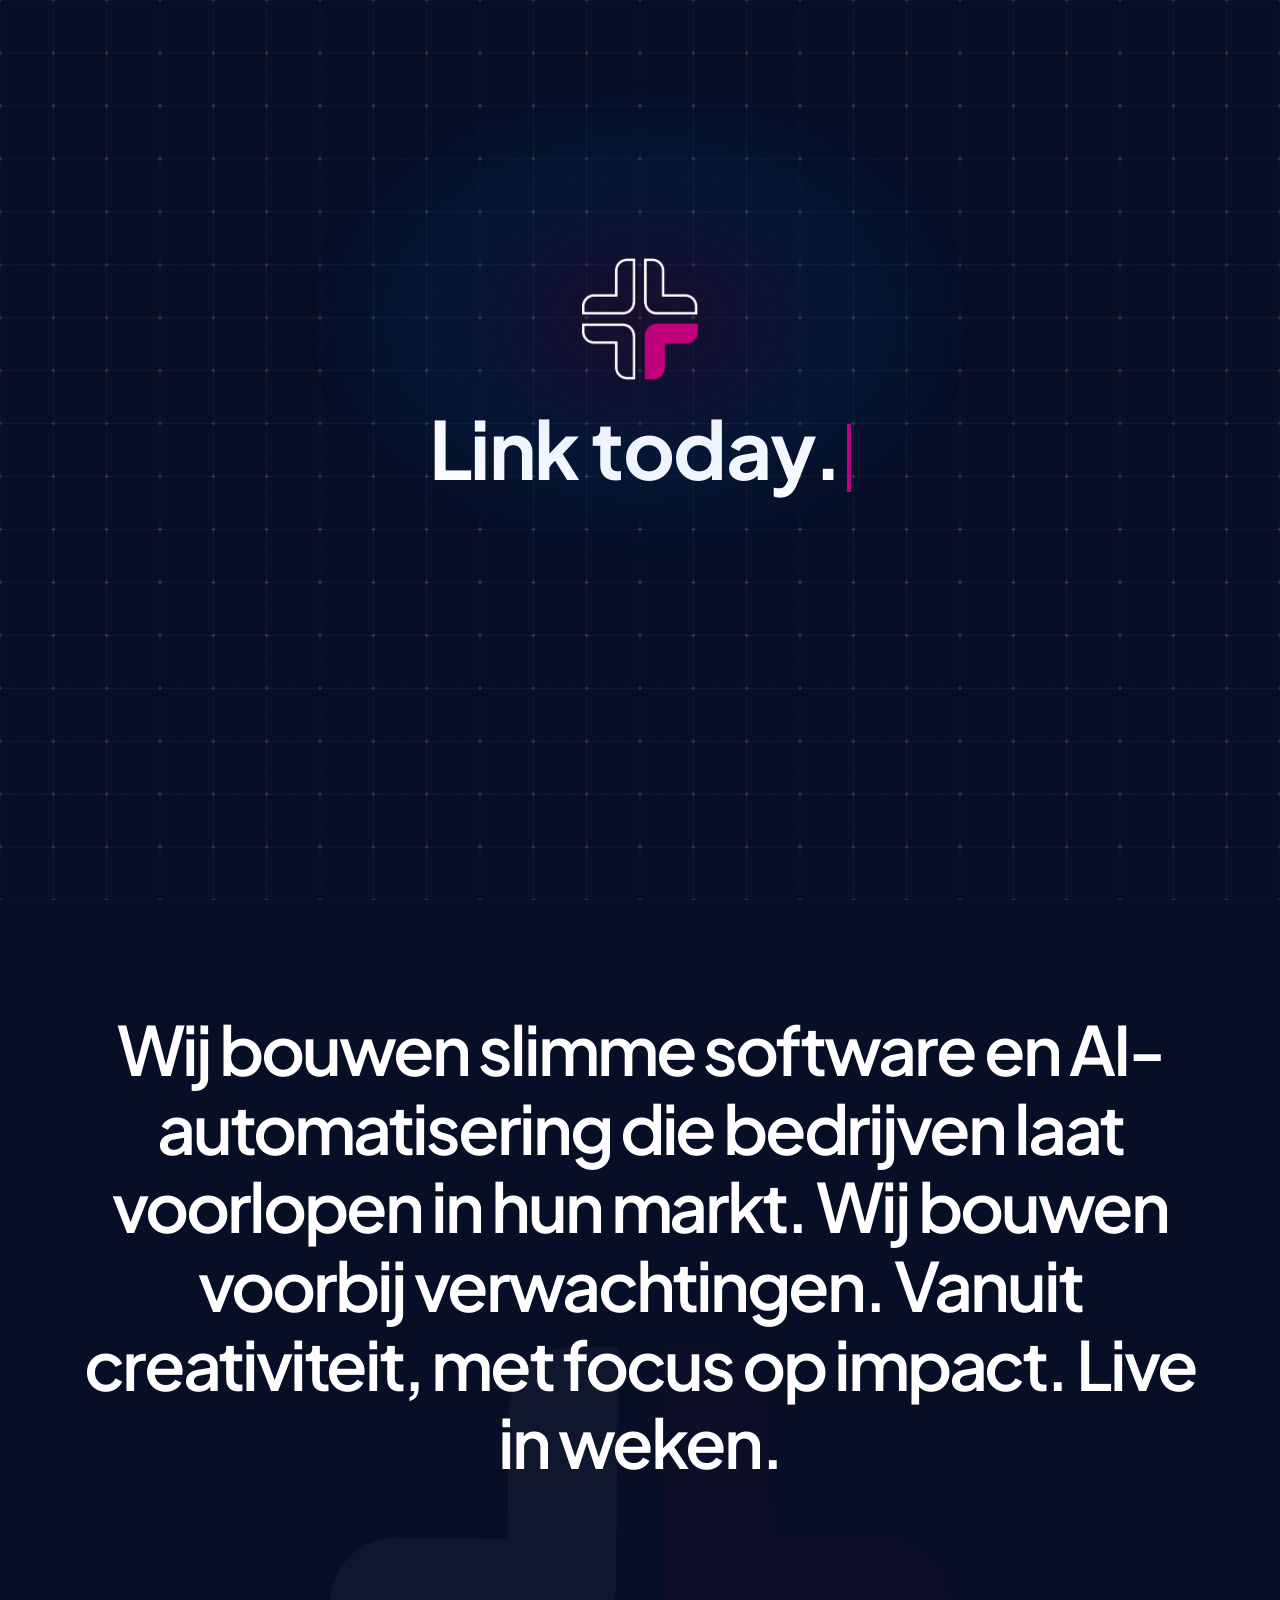
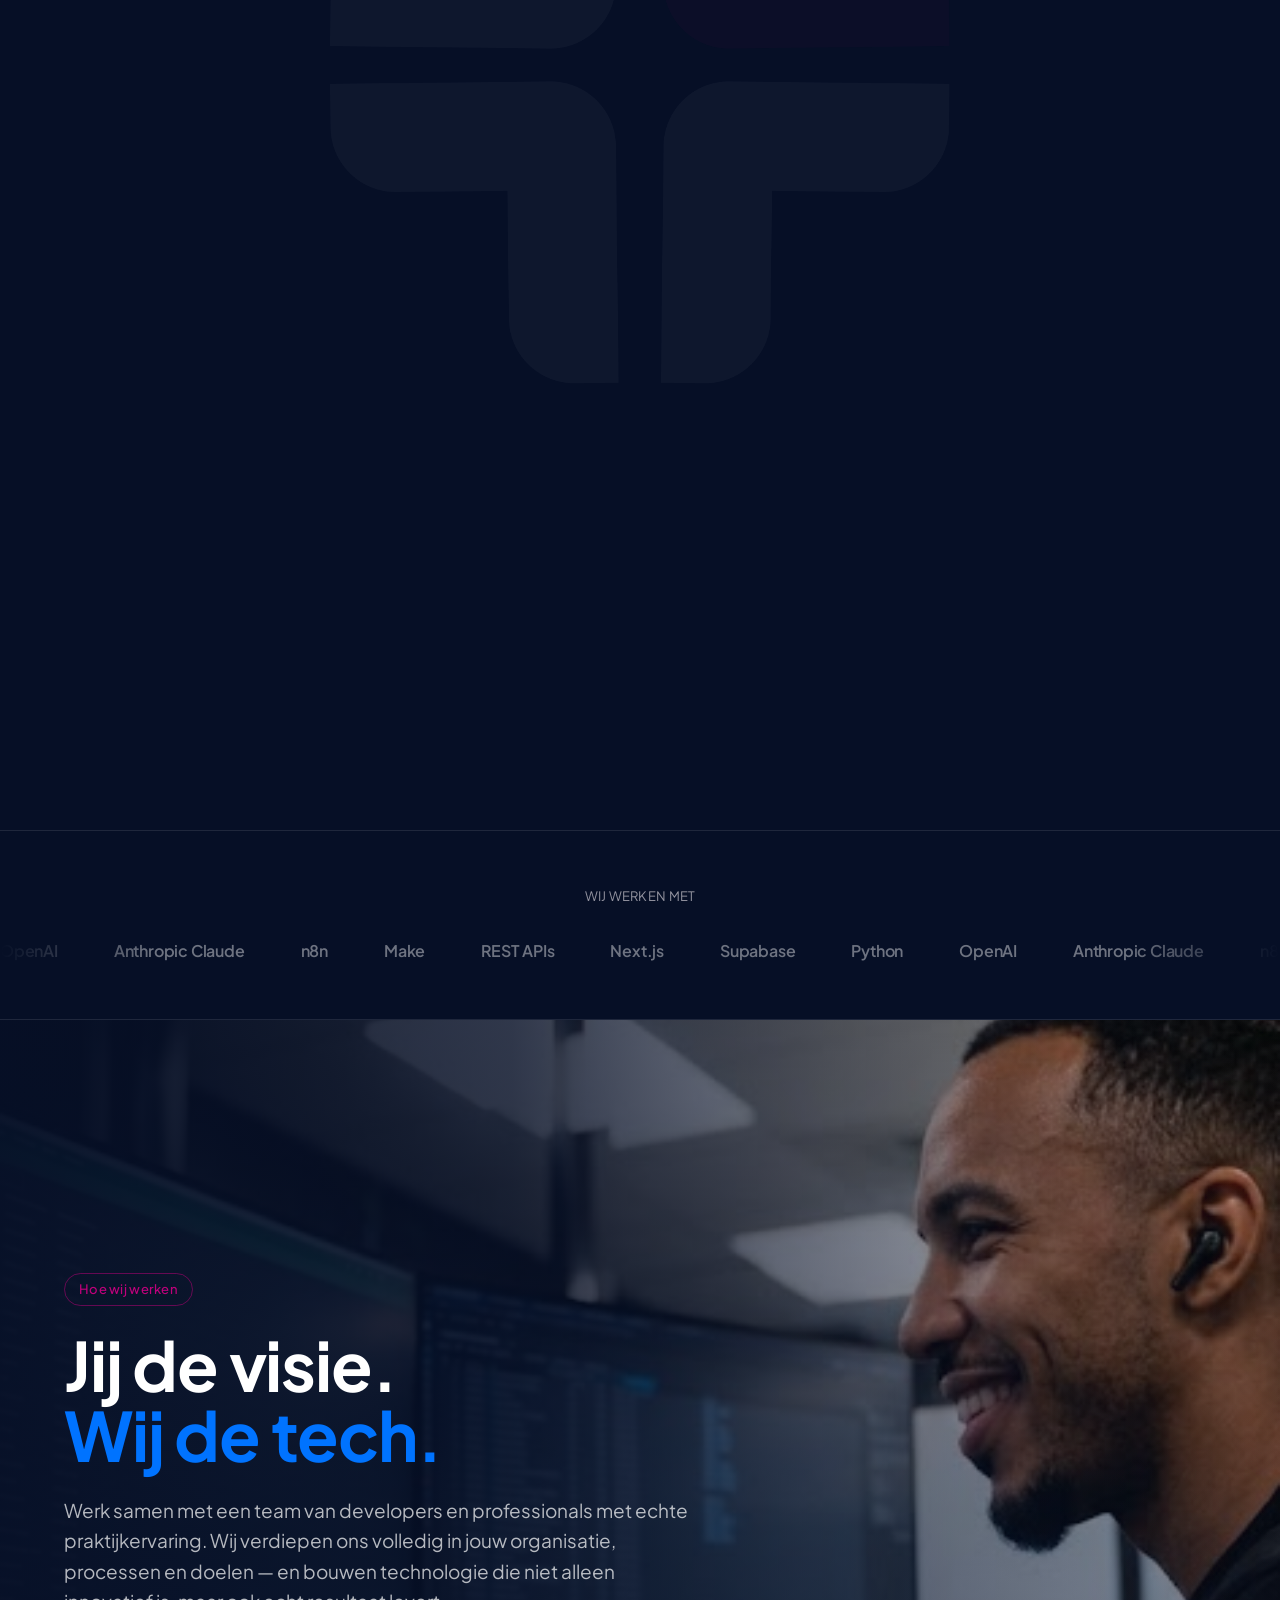
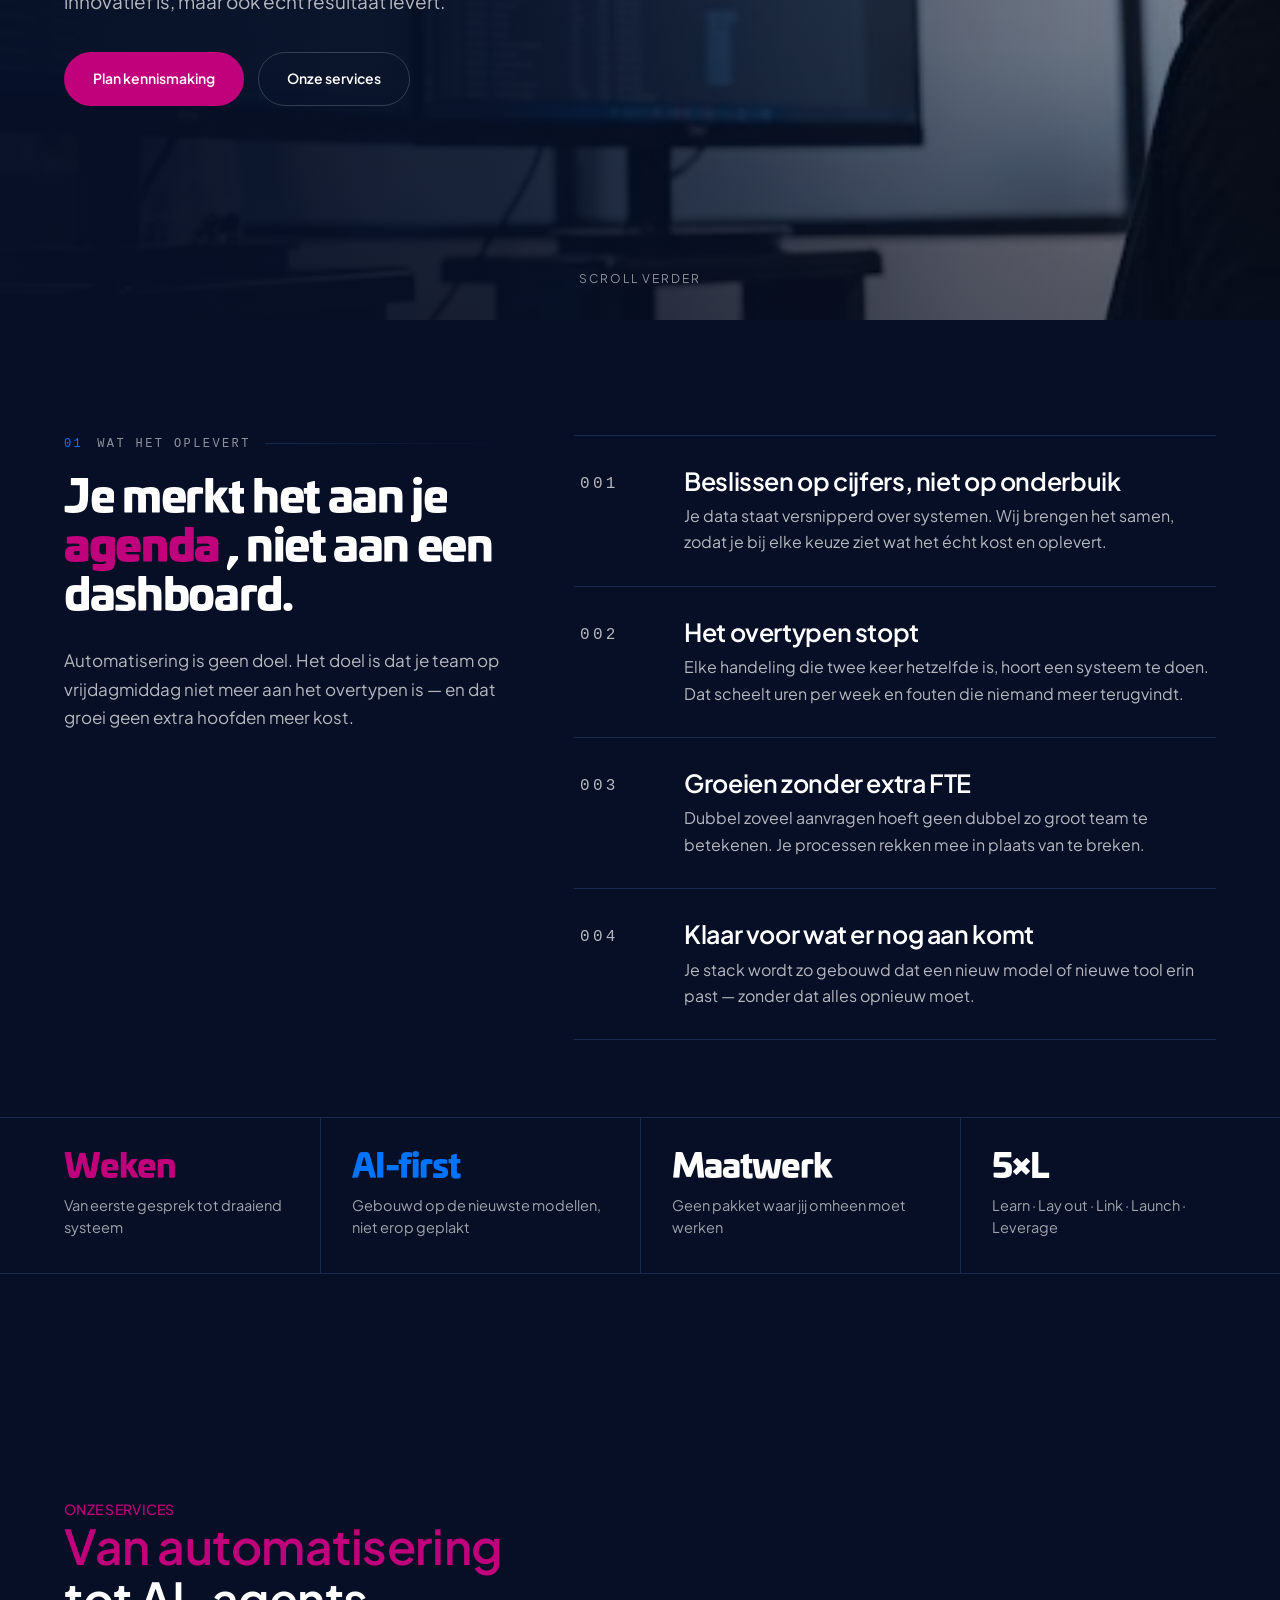
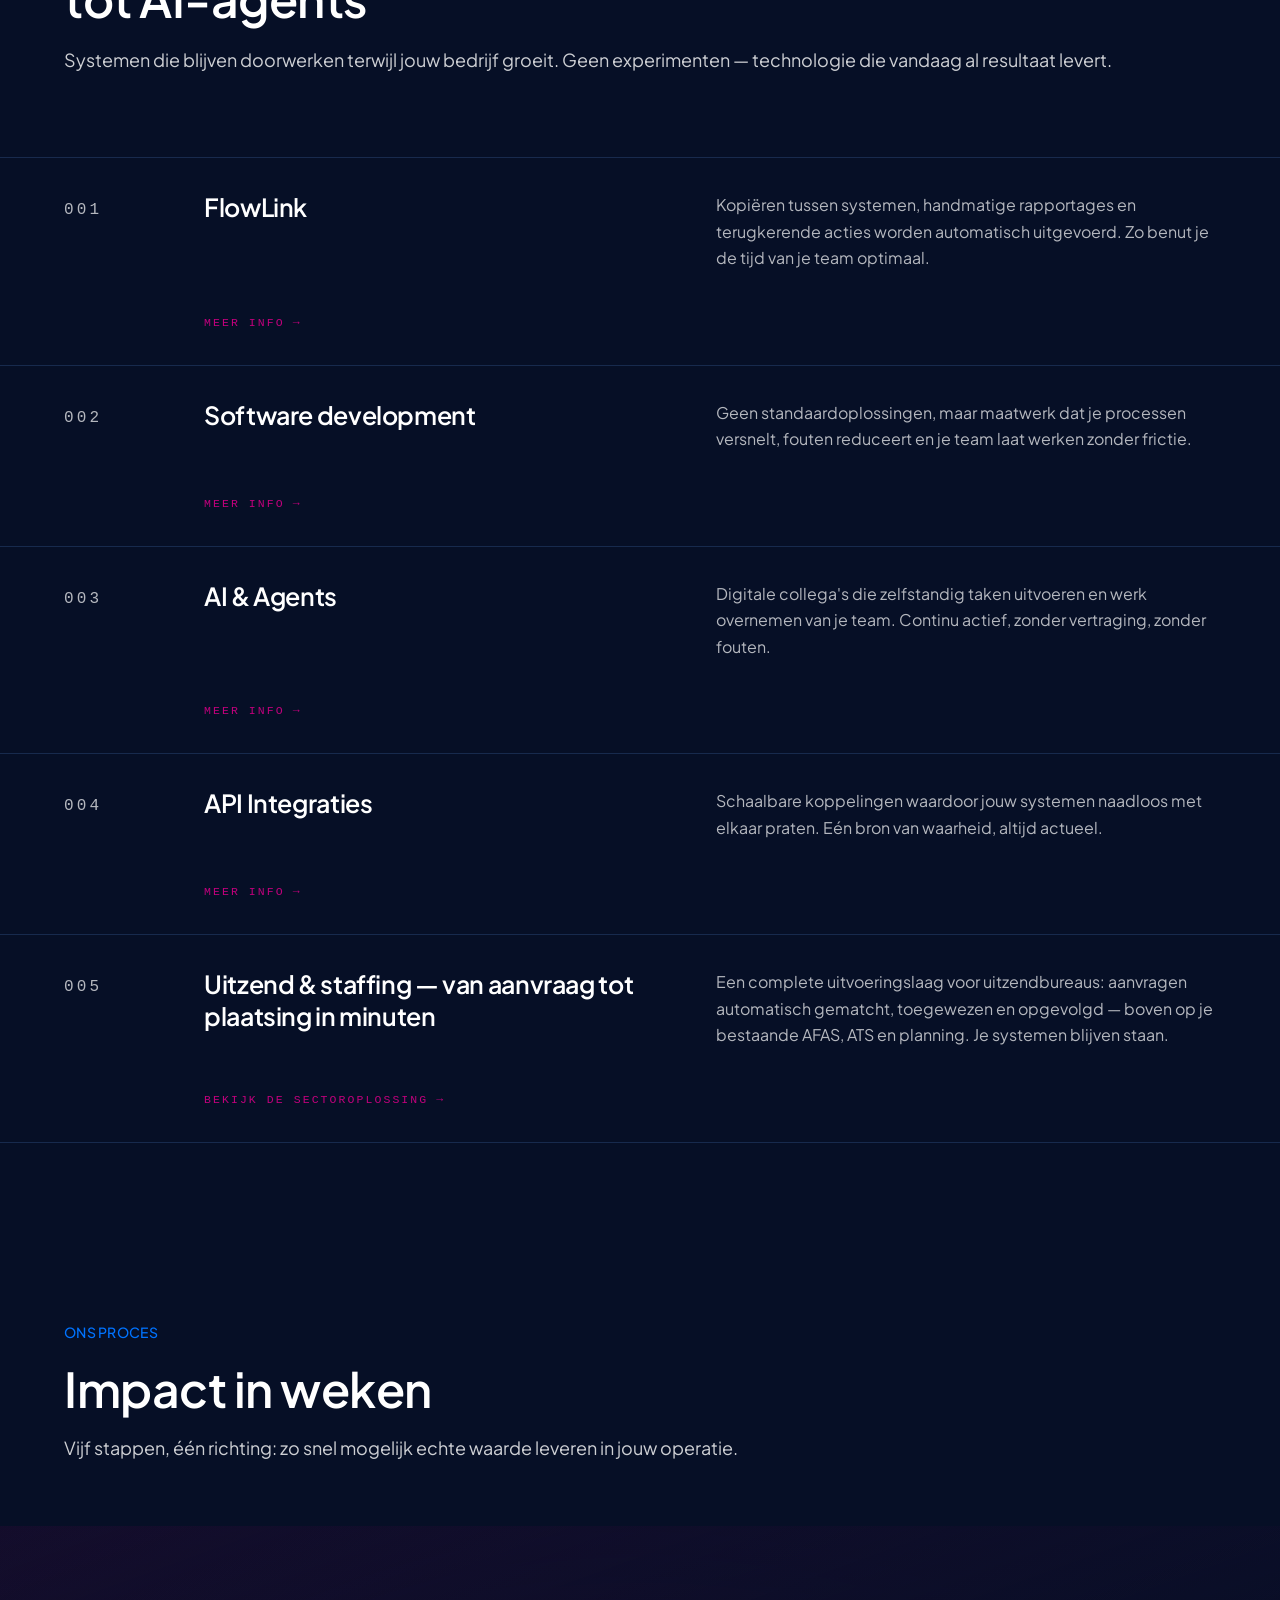
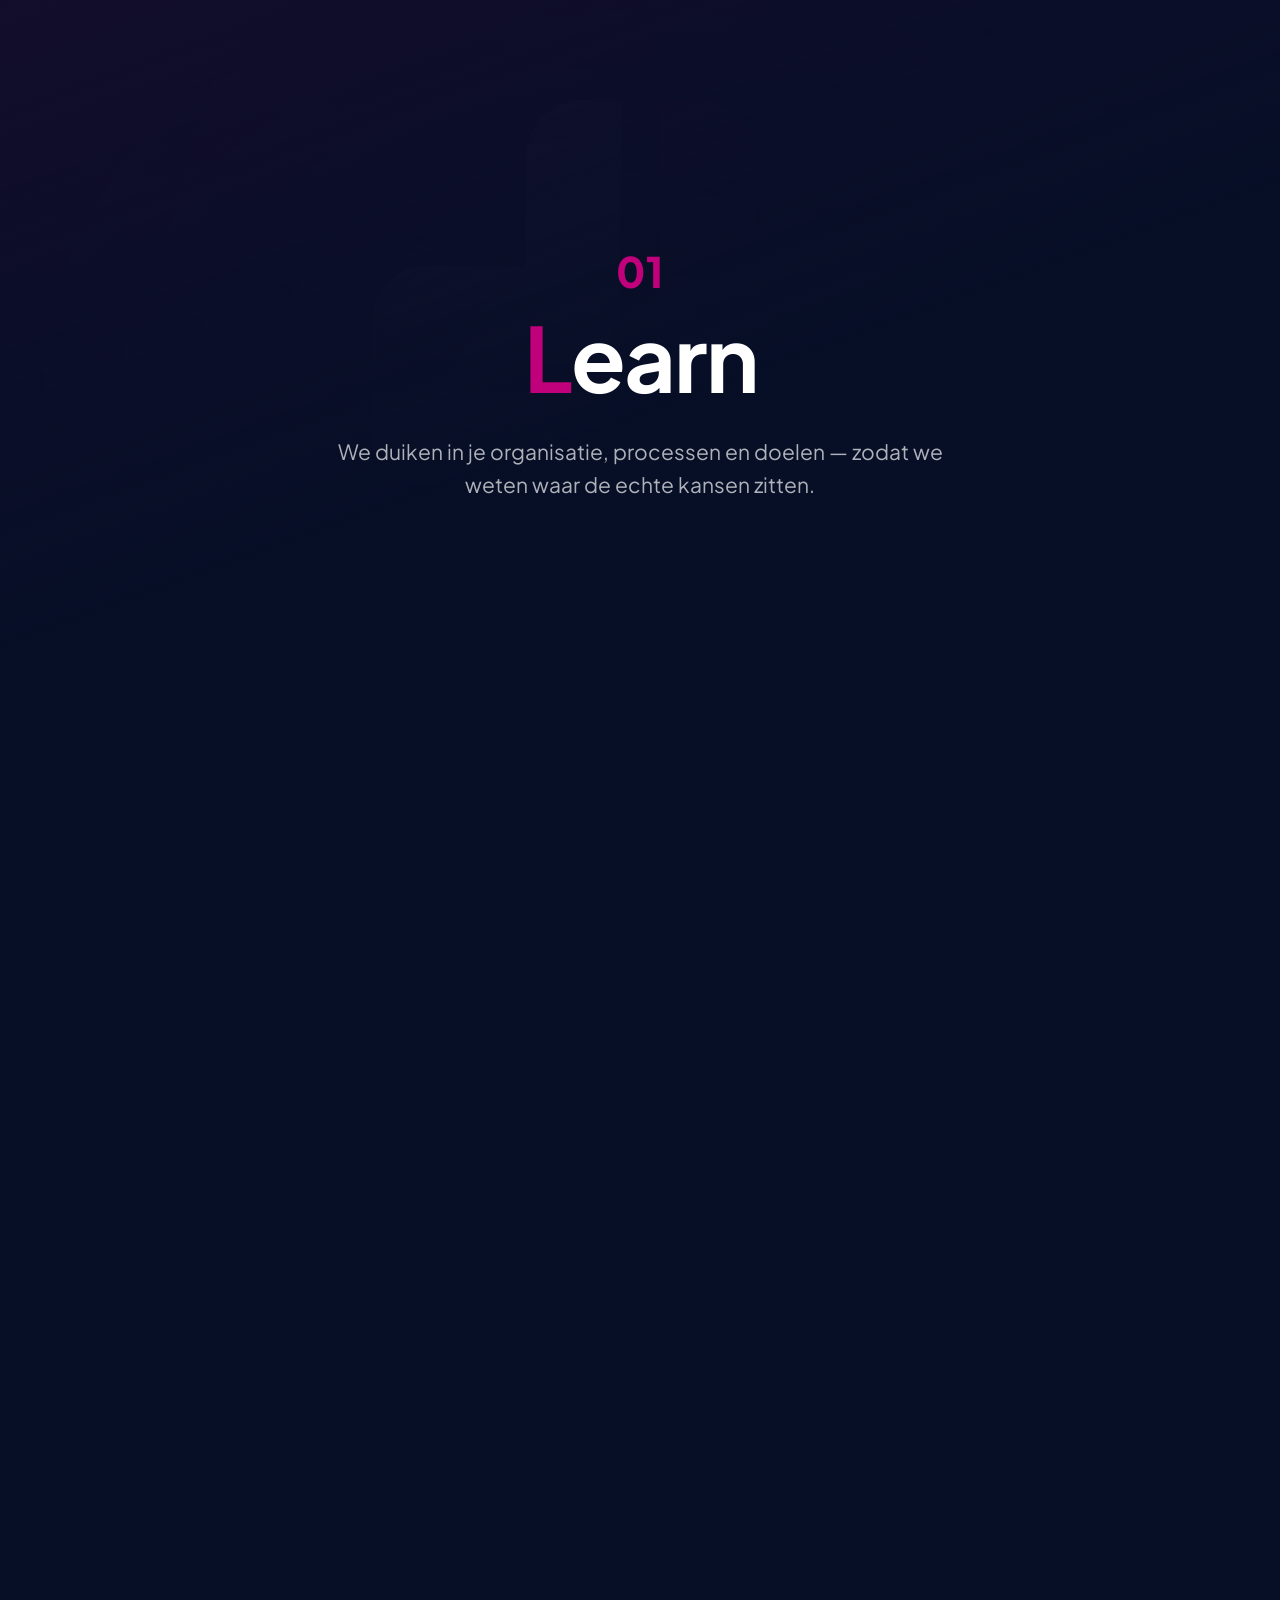
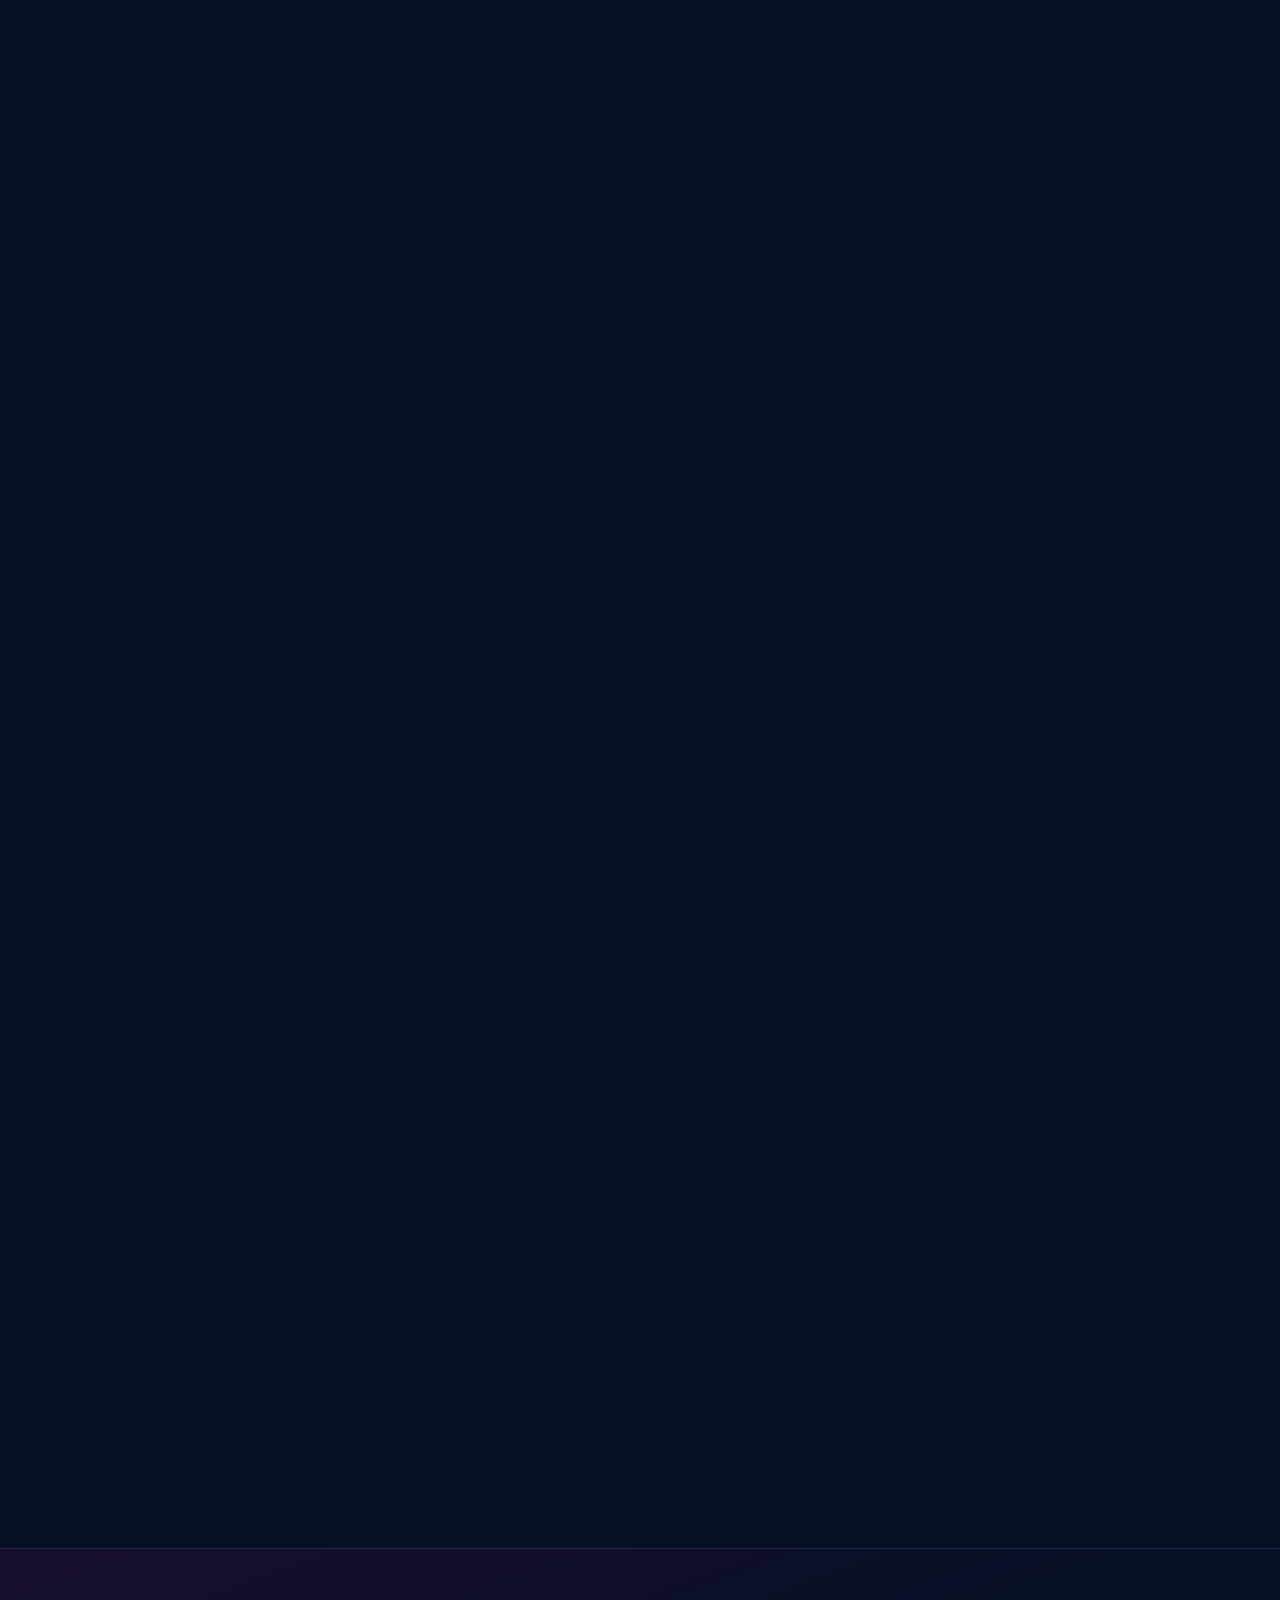
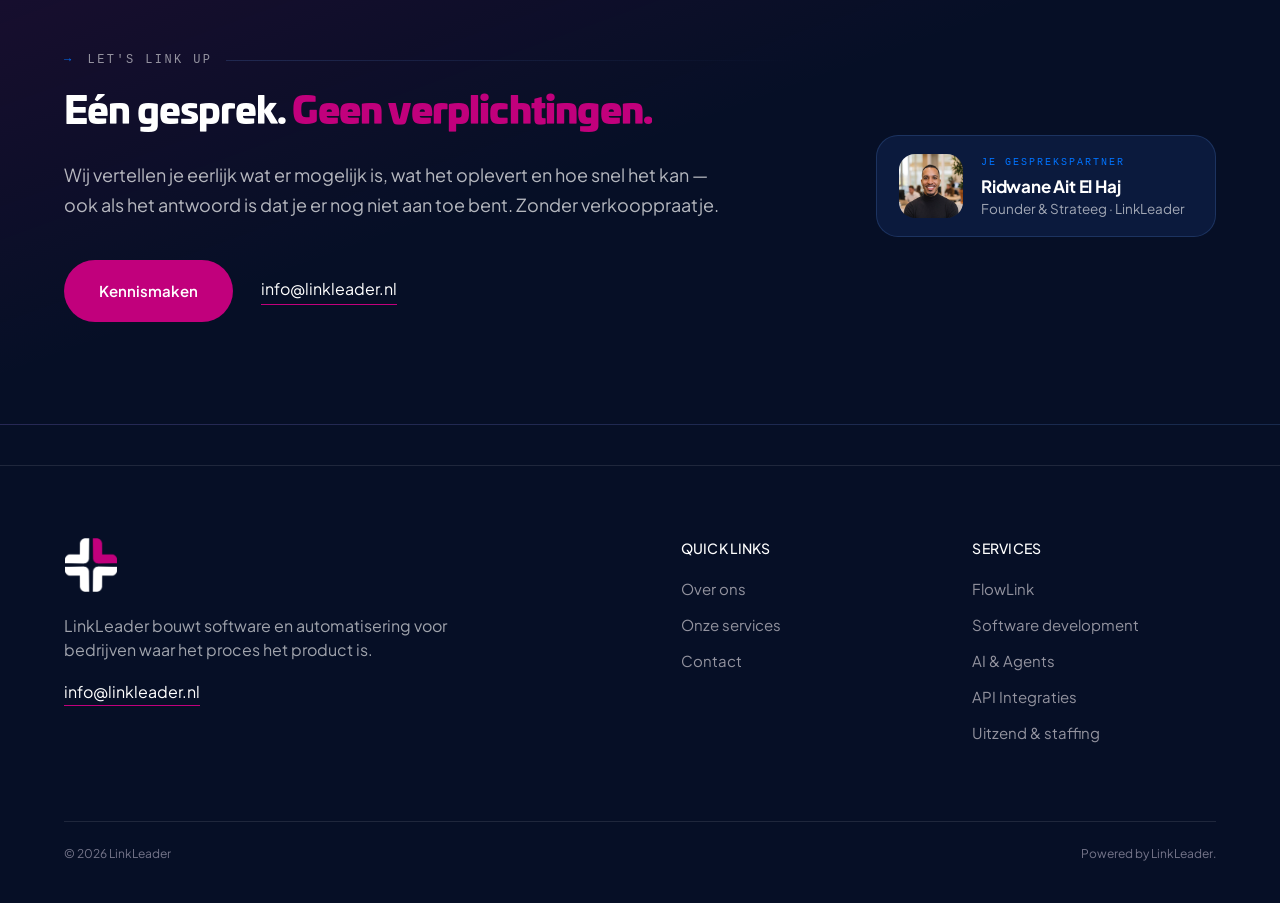
==== commit 912663b0: "Five service pages, per-service accent colour, mature copy pass Adds SoftwareLink, MindLink, DataLin" ====
--- a/Index.html
+++ b/Index.html
@@ -9,7 +9,7 @@
 <link rel="preconnect" href="https://fonts.gstatic.com" crossorigin>
 <link href="https://fonts.googleapis.com/css2?family=Plus+Jakarta+Sans:wght@400;500;600;700&family=Poppins:wght@900&display=swap" rel="stylesheet">
 <link rel="stylesheet" href="styles.css?v=5">
-<link rel="stylesheet" href="fl-kit.css?v=8">
+<link rel="stylesheet" href="fl-kit.css?v=9">
 <style>
 
 @font-face{
@@ -398,28 +398,6 @@
   .photo-hero__content{padding:120px var(--bleed-gut) 90px}
 }
 
-/* ===== SERVICES ===== */
-.service-grid{display:flex;flex-direction:column;gap:18px}
-.service-item{
-  position:relative;overflow:hidden;
-  border:1px solid rgba(0,115,255,.35);border-radius:var(--r-md);
-  background:var(--surface-1);padding:36px 32px;
-  display:flex;flex-direction:column;gap:14px;
-  transition:border-color .2s;cursor:default;
-}
-.service-item:hover{border-color:rgba(0,115,255,.65)}
-.service-item__grid{position:absolute;inset:0;z-index:0;pointer-events:none}
-.service-item__num{position:relative;z-index:1;font-size:12px;font-weight:600;letter-spacing:.28px;color:var(--pink)}
-.service-item h3{position:relative;z-index:1;font-size:20px;font-weight:600;margin:0;letter-spacing:-.2px}
-.service-item p{position:relative;z-index:1;font-size:15px;color:rgba(255,255,255,.62);margin:0;line-height:1.55}
-.service-item .link-arrow{position:relative;z-index:1;margin-top:auto;padding-top:8px}
-.service-item--feature{
-  background:linear-gradient(150deg,rgba(193,0,124,.12),var(--navy-deep) 60%);
-  flex-direction:row;align-items:center;gap:40px;
-}
-.service-item--feature .svc-text{position:relative;z-index:1;flex:1}
-.service-item--feature .svc-cta{position:relative;z-index:1;flex-shrink:0}
-
 /* ===== WAT HET OPLEVERT ===== */
 .proof__grid{
   display:grid;grid-template-columns:minmax(0,.82fr) minmax(0,1.18fr);
@@ -673,7 +651,6 @@
   .ring1{width:560px;height:560px}
   .ring2{width:380px;height:380px}
   .ring3{width:220px;height:220px}
-  .service-item--feature{flex-direction:column;gap:20px}
   .cta-band{grid-template-columns:1fr;padding:52px 40px;gap:36px}
 }
 @media(max-width:720px){
@@ -1077,7 +1054,7 @@
         <div class="footer-brand">
           <img src="logo.png?v=1" alt="LinkLeader logo">
         </div>
-        <p>Wij maken processen slim en software doeltreffend. Met automatisering, de juiste software en AI wordt wat vandaag tijd kost, morgen moeiteloos.</p>
+        <p>LinkLeader bouwt software en automatisering voor bedrijven waar het proces het product is.</p>
         <a class="link-under" href="mailto:info@linkleader.nl">info@linkleader.nl</a>
       </div>
       <div>
@@ -1108,7 +1085,7 @@
 </main>
 
 <script src="site.js?v=3"></script>
-<script src="kinetic-grid.js?v=4"></script>
+<script src="kinetic-grid.js?v=5"></script>
 <script src="card-grid.js?v=3"></script>
 <script src="fl-motion.js?v=2"></script>
 <script src="heading-typewriter.js?v=2"></script>
@@ -1685,118 +1662,6 @@
 })();
 </script>
 
-<script>
-(function(){
-  'use strict';
-
-  var reduced = window.matchMedia('(prefers-reduced-motion: reduce)').matches;
-  var cards = Array.prototype.slice.call(document.querySelectorAll('.service-item'));
-  if(!cards.length) return;
-
-  var CELL = 30;
-  var INFLUENCE = 150;
-  var MAX_WARP = 9;
-
-  cards.forEach(function(card){
-    var canvas = document.createElement('canvas');
-    canvas.className = 'service-item__grid';
-    canvas.setAttribute('aria-hidden', 'true');
-    card.insertBefore(canvas, card.firstChild);
-
-    var ctx = canvas.getContext('2d');
-    var W = 0, H = 0;
-    var mouse = { x: -9999, y: -9999 };
-    var ticking = false;
-
-    function setSize(){
-      var rect = card.getBoundingClientRect();
-      W = Math.round(rect.width);
-      H = Math.round(rect.height);
-      var dpr = Math.min(window.devicePixelRatio || 1, 2);
-      canvas.width = W * dpr;
-      canvas.height = H * dpr;
-      canvas.style.width = W + 'px';
-      canvas.style.height = H + 'px';
-      ctx.setTransform(dpr, 0, 0, dpr, 0, 0);
-    }
-
-    function warped(gx, gy){
-      var dx = gx - mouse.x, dy = gy - mouse.y;
-      var dist = Math.sqrt(dx * dx + dy * dy);
-      var t = Math.max(0, 1 - dist / INFLUENCE);
-      var warp = t * t * MAX_WARP;
-      var angle = Math.atan2(dy, dx);
-      return { x: gx - Math.cos(angle) * warp, y: gy - Math.sin(angle) * warp, t: t };
-    }
-
-    function draw(){
-      if(!W || !H) return;
-      ctx.clearRect(0, 0, W, H);
-
-      var cols = Math.ceil(W / CELL) + 1;
-      var rows = Math.ceil(H / CELL) + 1;
-      var row, col, p, pr, pd;
-
-      for(row = 0; row < rows; row++){
-        for(col = 0; col < cols; col++){
-          p = warped(col * CELL, row * CELL);
-
-          if(col < cols - 1){
-            pr = warped((col + 1) * CELL, row * CELL);
-            ctx.beginPath();
-            ctx.moveTo(p.x, p.y);
-            ctx.lineTo(pr.x, pr.y);
-            ctx.strokeStyle = 'rgba(0,115,255,' + (0.05 + Math.max(p.t, pr.t) * 0.28).toFixed(3) + ')';
-            ctx.lineWidth = 1;
-            ctx.stroke();
-          }
-          if(row < rows - 1){
-            pd = warped(col * CELL, (row + 1) * CELL);
-            ctx.beginPath();
-            ctx.moveTo(p.x, p.y);
-            ctx.lineTo(pd.x, pd.y);
-            ctx.strokeStyle = 'rgba(0,115,255,' + (0.05 + Math.max(p.t, pd.t) * 0.28).toFixed(3) + ')';
-            ctx.lineWidth = 1;
-            ctx.stroke();
-          }
-        }
-      }
-    }
-
-    function requestDraw(){
-      if(ticking) return;
-      ticking = true;
-      window.requestAnimationFrame(function(){
-        draw();
-        ticking = false;
-      });
-    }
-
-    setSize();
-    draw();
-
-    if(reduced) return;
-
-    window.addEventListener('resize', function(){
-      setSize();
-      draw();
-    });
-
-    card.addEventListener('mousemove', function(e){
-      var rect = canvas.getBoundingClientRect();
-      mouse.x = e.clientX - rect.left;
-      mouse.y = e.clientY - rect.top;
-      requestDraw();
-    }, { passive:true });
-
-    card.addEventListener('mouseleave', function(){
-      mouse.x = -9999;
-      mouse.y = -9999;
-      requestDraw();
-    });
-  });
-})();
-</script>
 
 <script>
 (function(){
--- a/fl-kit.css
+++ b/fl-kit.css
@@ -23,7 +23,7 @@
 }
 .scroll-progress__bar{
   display:block;height:100%;transform:scaleX(0);transform-origin:0 50%;
-  background:linear-gradient(90deg,var(--pink),#ff4fb0 45%,var(--blue));
+  background:linear-gradient(90deg,var(--pink),var(--fl-accent-mid,#ff4fb0) 45%,var(--blue));
   box-shadow:0 0 14px rgba(193,0,124,.55);will-change:transform;
 }
 
@@ -195,7 +195,7 @@
 .pcard__name{margin:0;font-size:21px;font-weight:700;line-height:1.2;color:#fff;letter-spacing:-.018em}
 .pcard__role{
   margin:7px 0 0;font-size:13px;font-weight:600;letter-spacing:.01em;
-  background:linear-gradient(90deg,var(--pink),#ff4fb0 42%,var(--blue));
+  background:linear-gradient(90deg,var(--pink),var(--fl-accent-mid,#ff4fb0) 42%,var(--blue));
   -webkit-background-clip:text;background-clip:text;color:transparent;
 }
 .pcard__text{
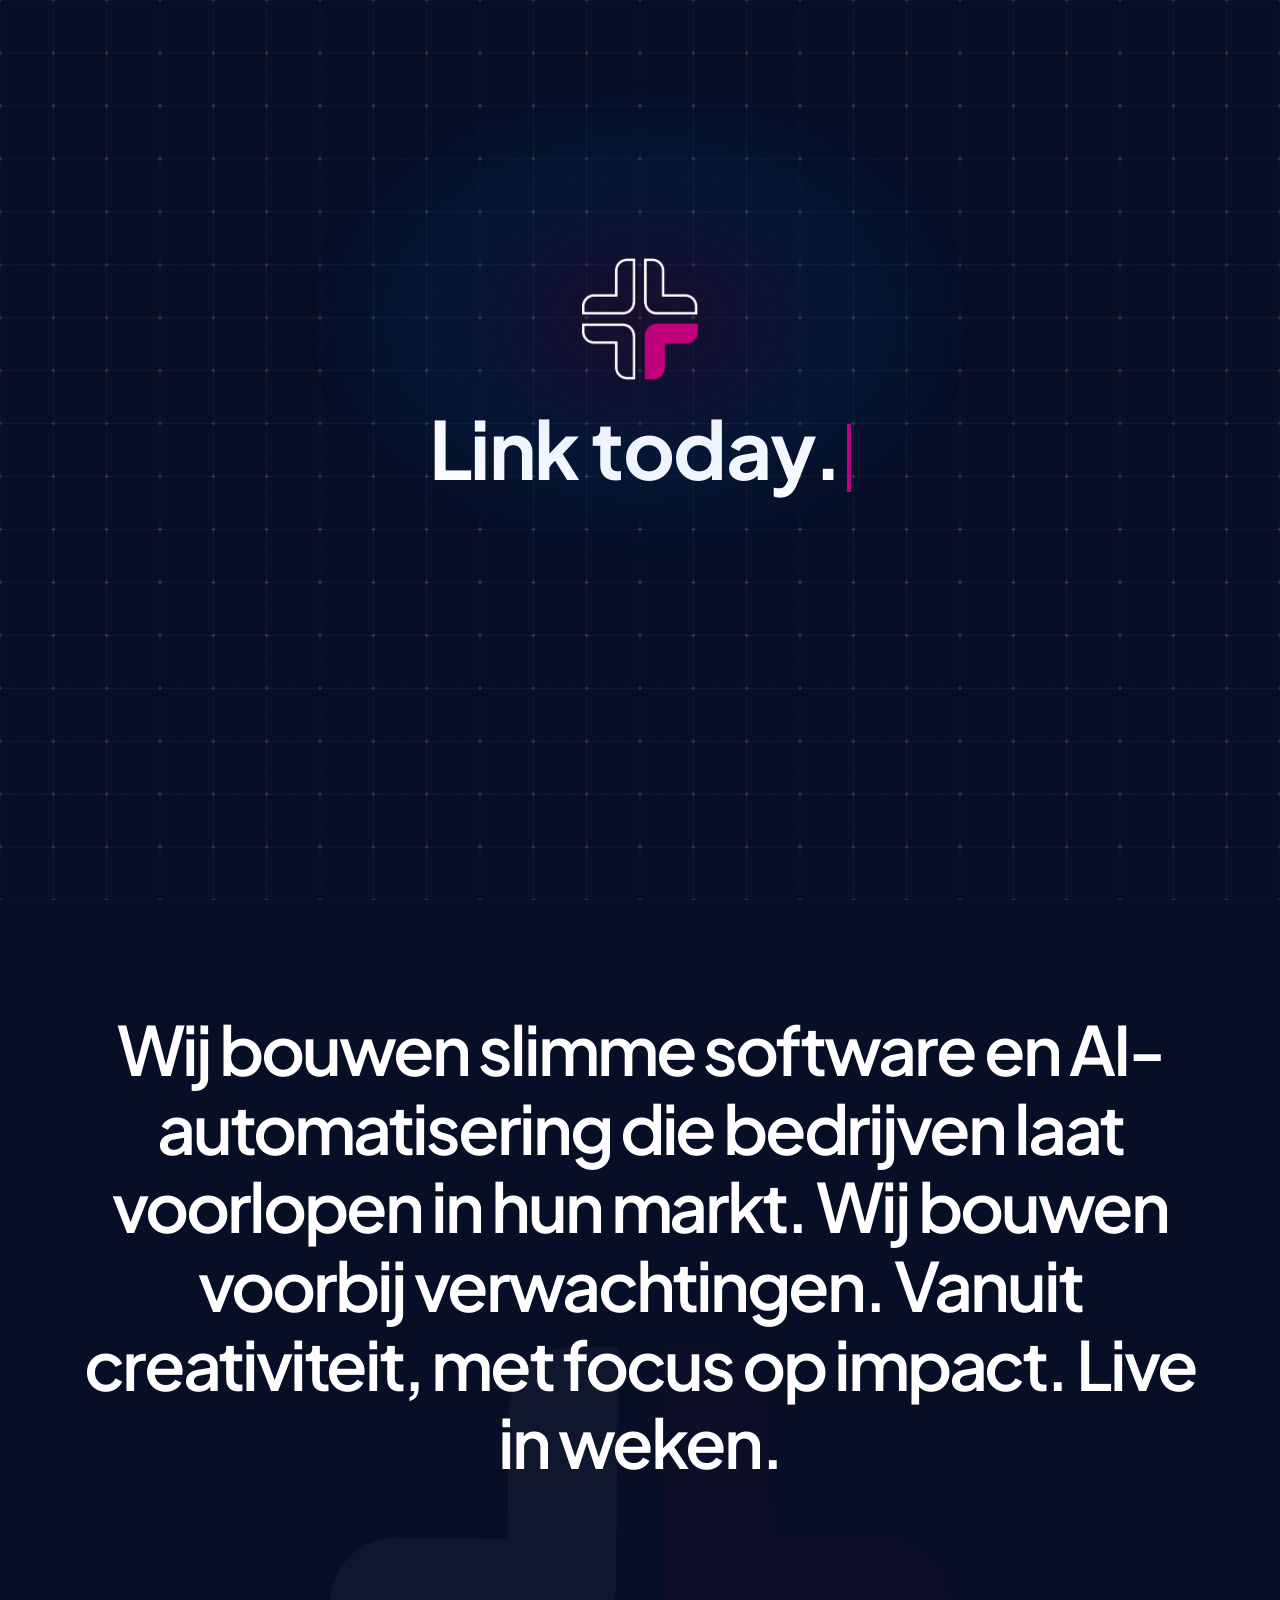
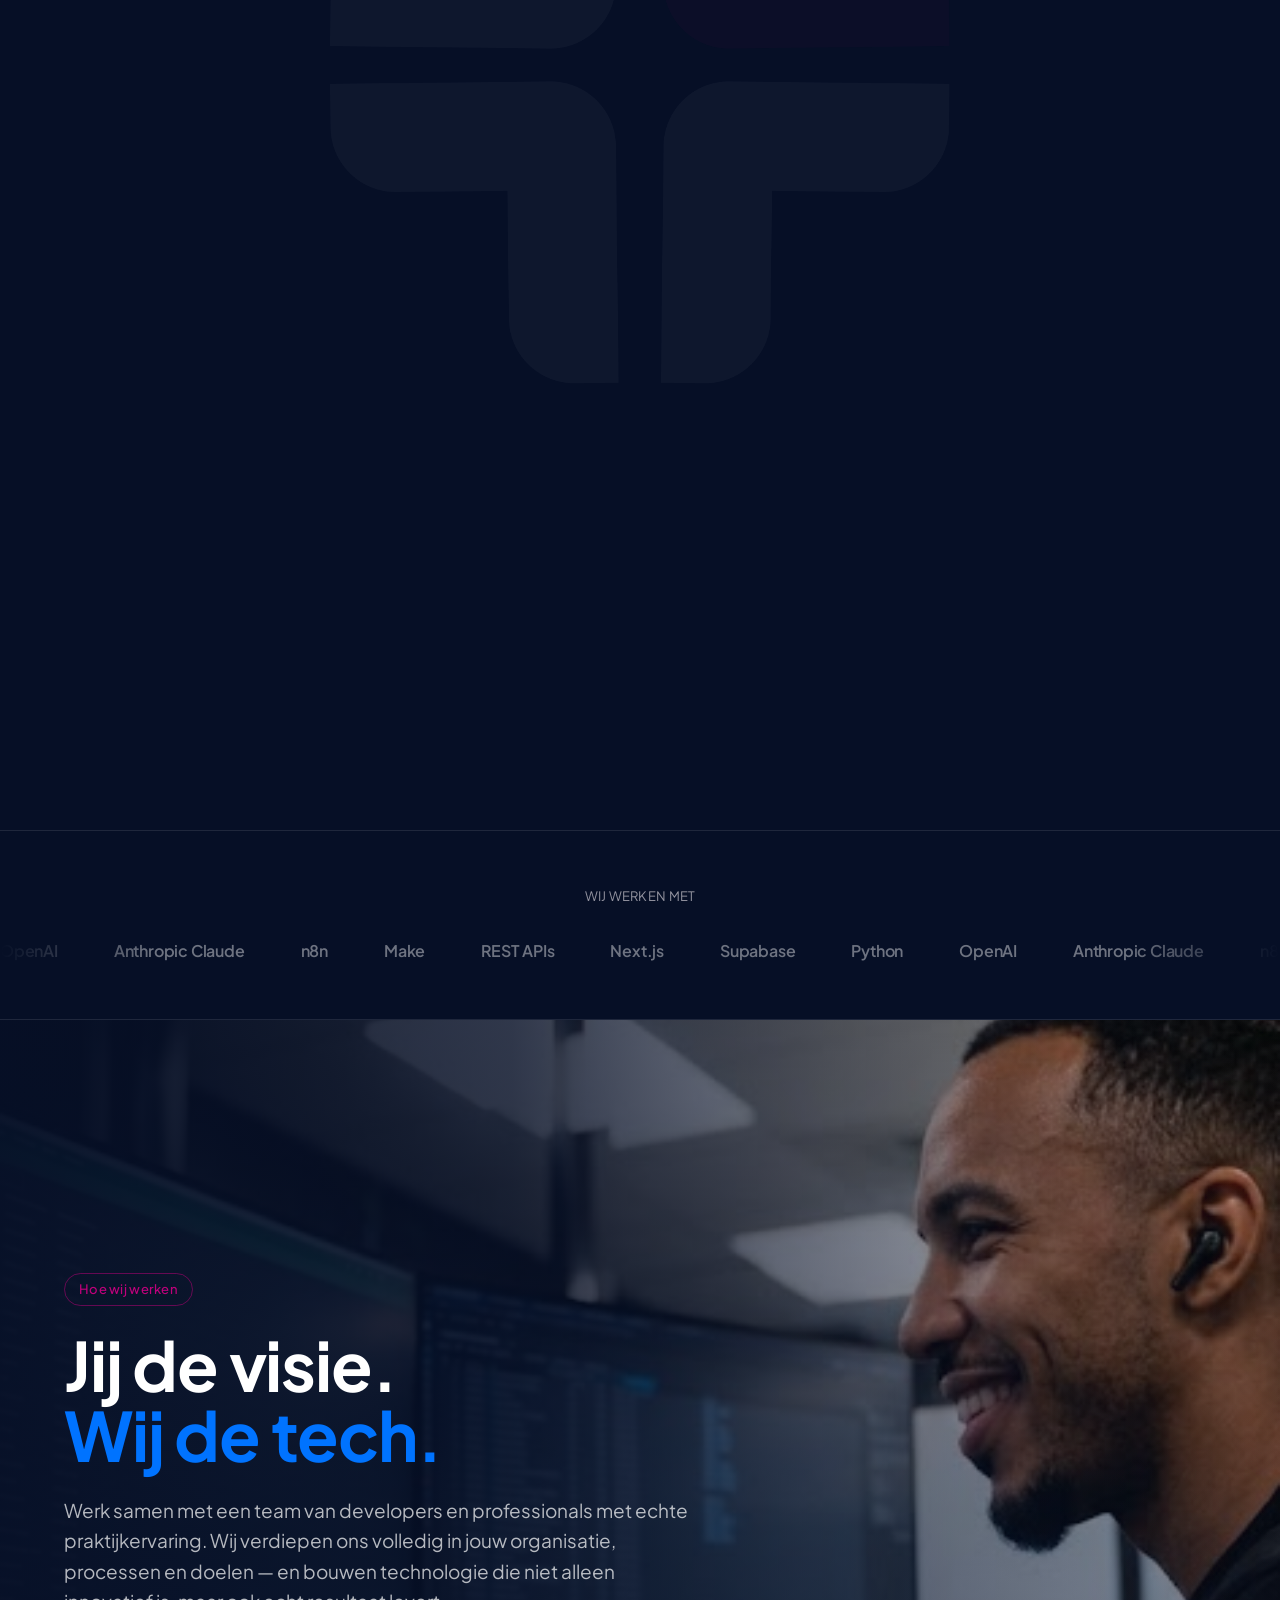
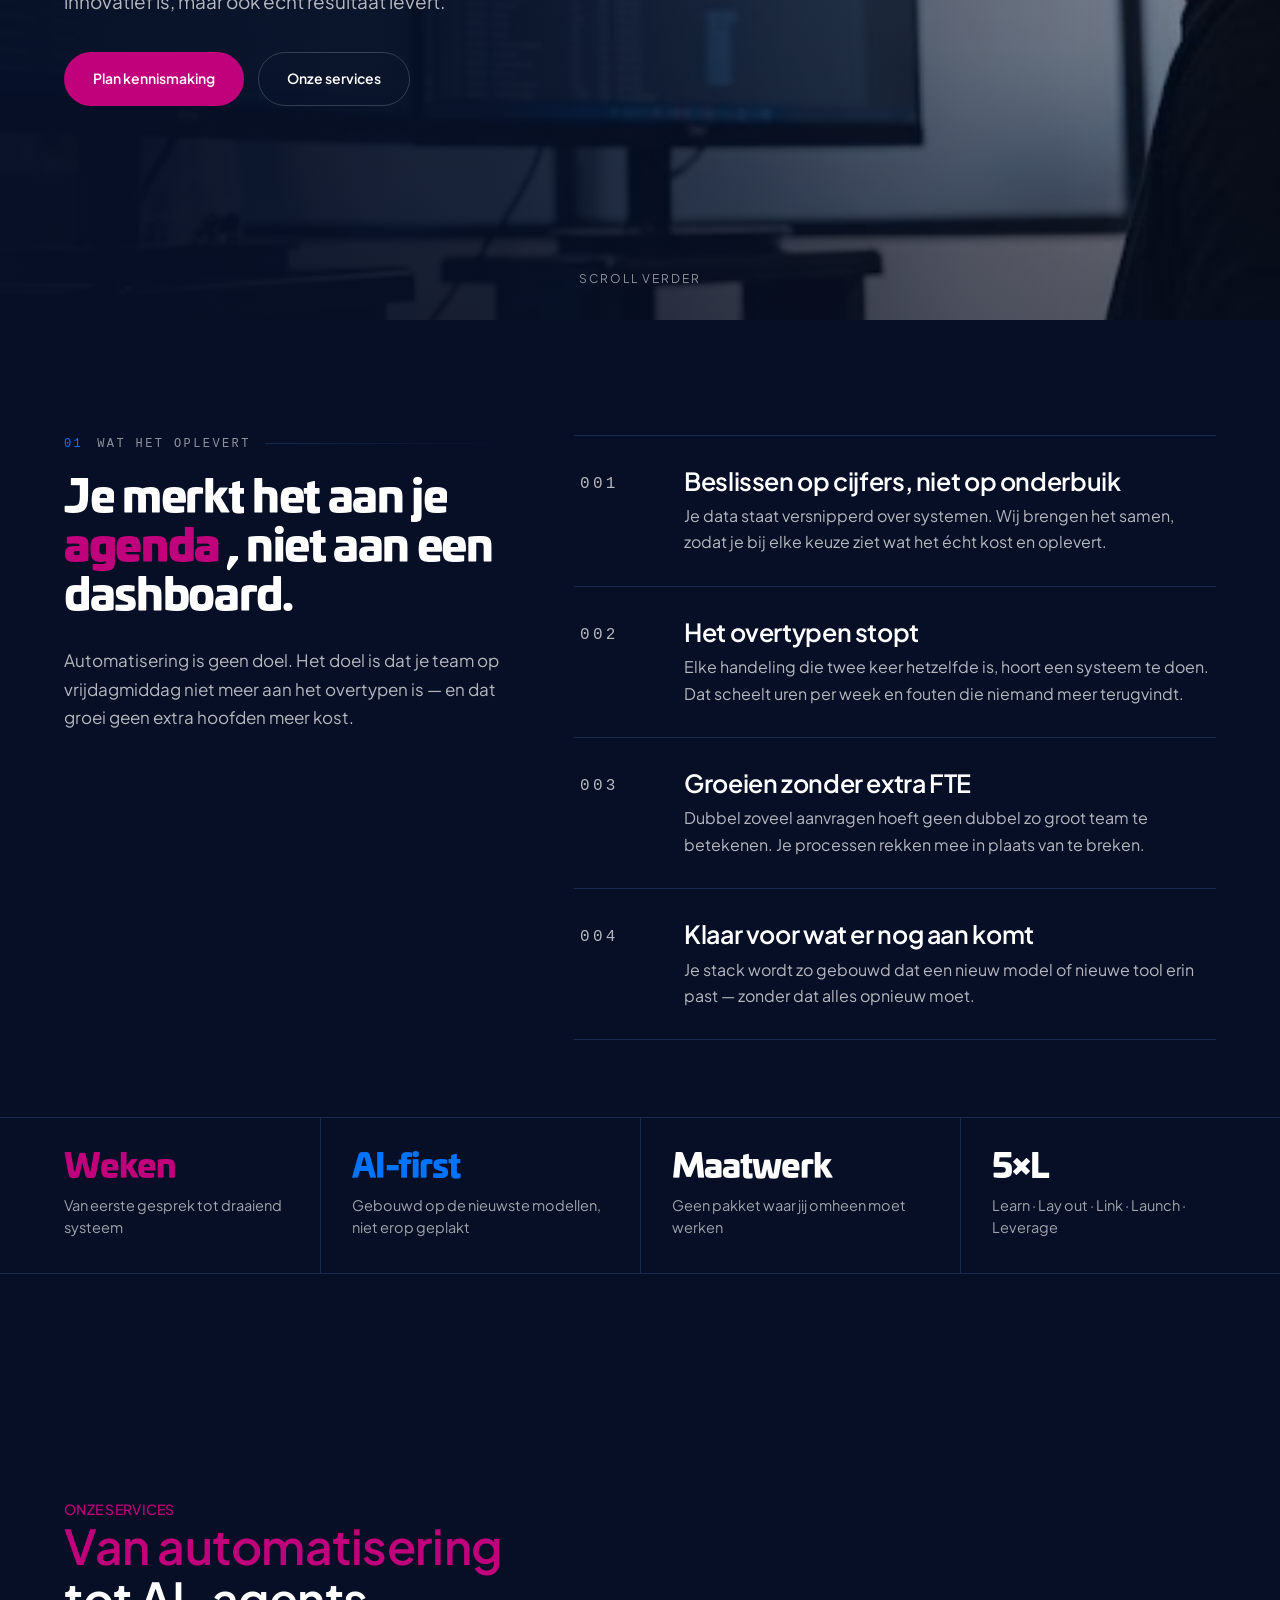
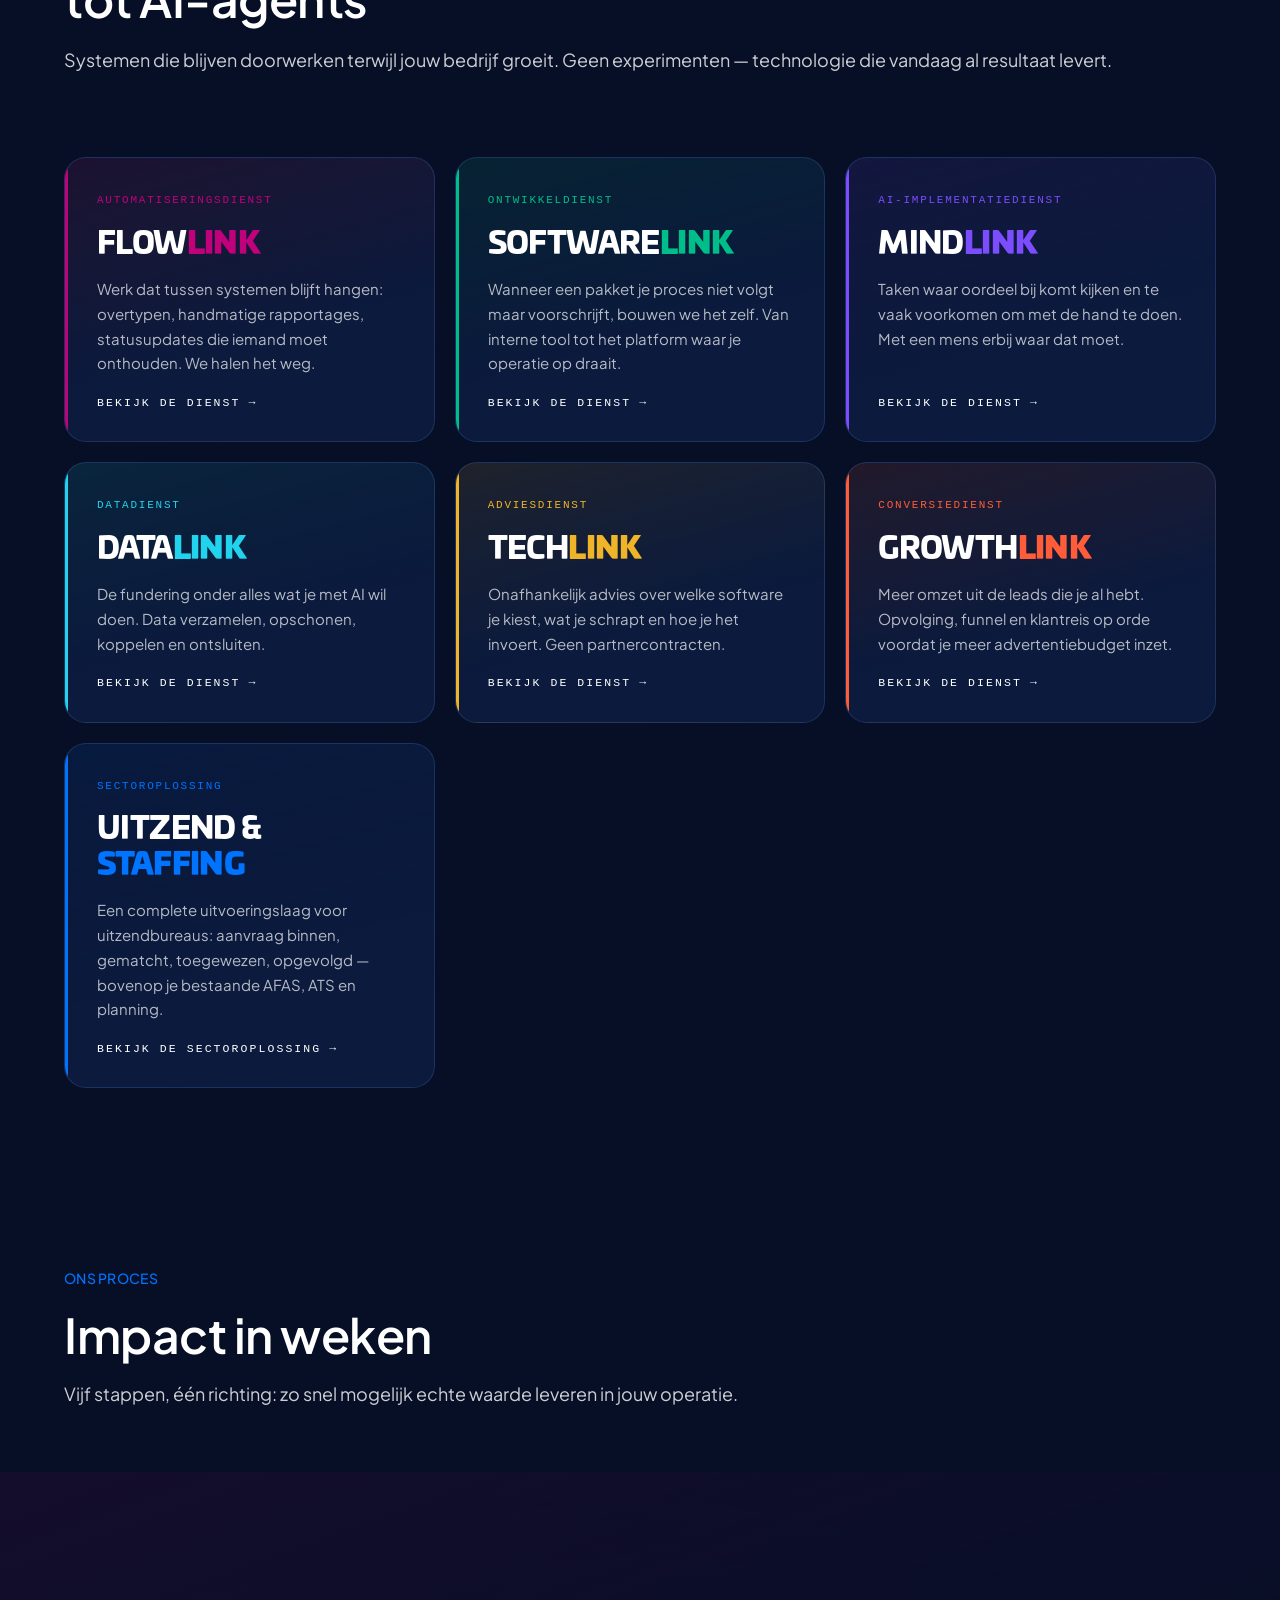
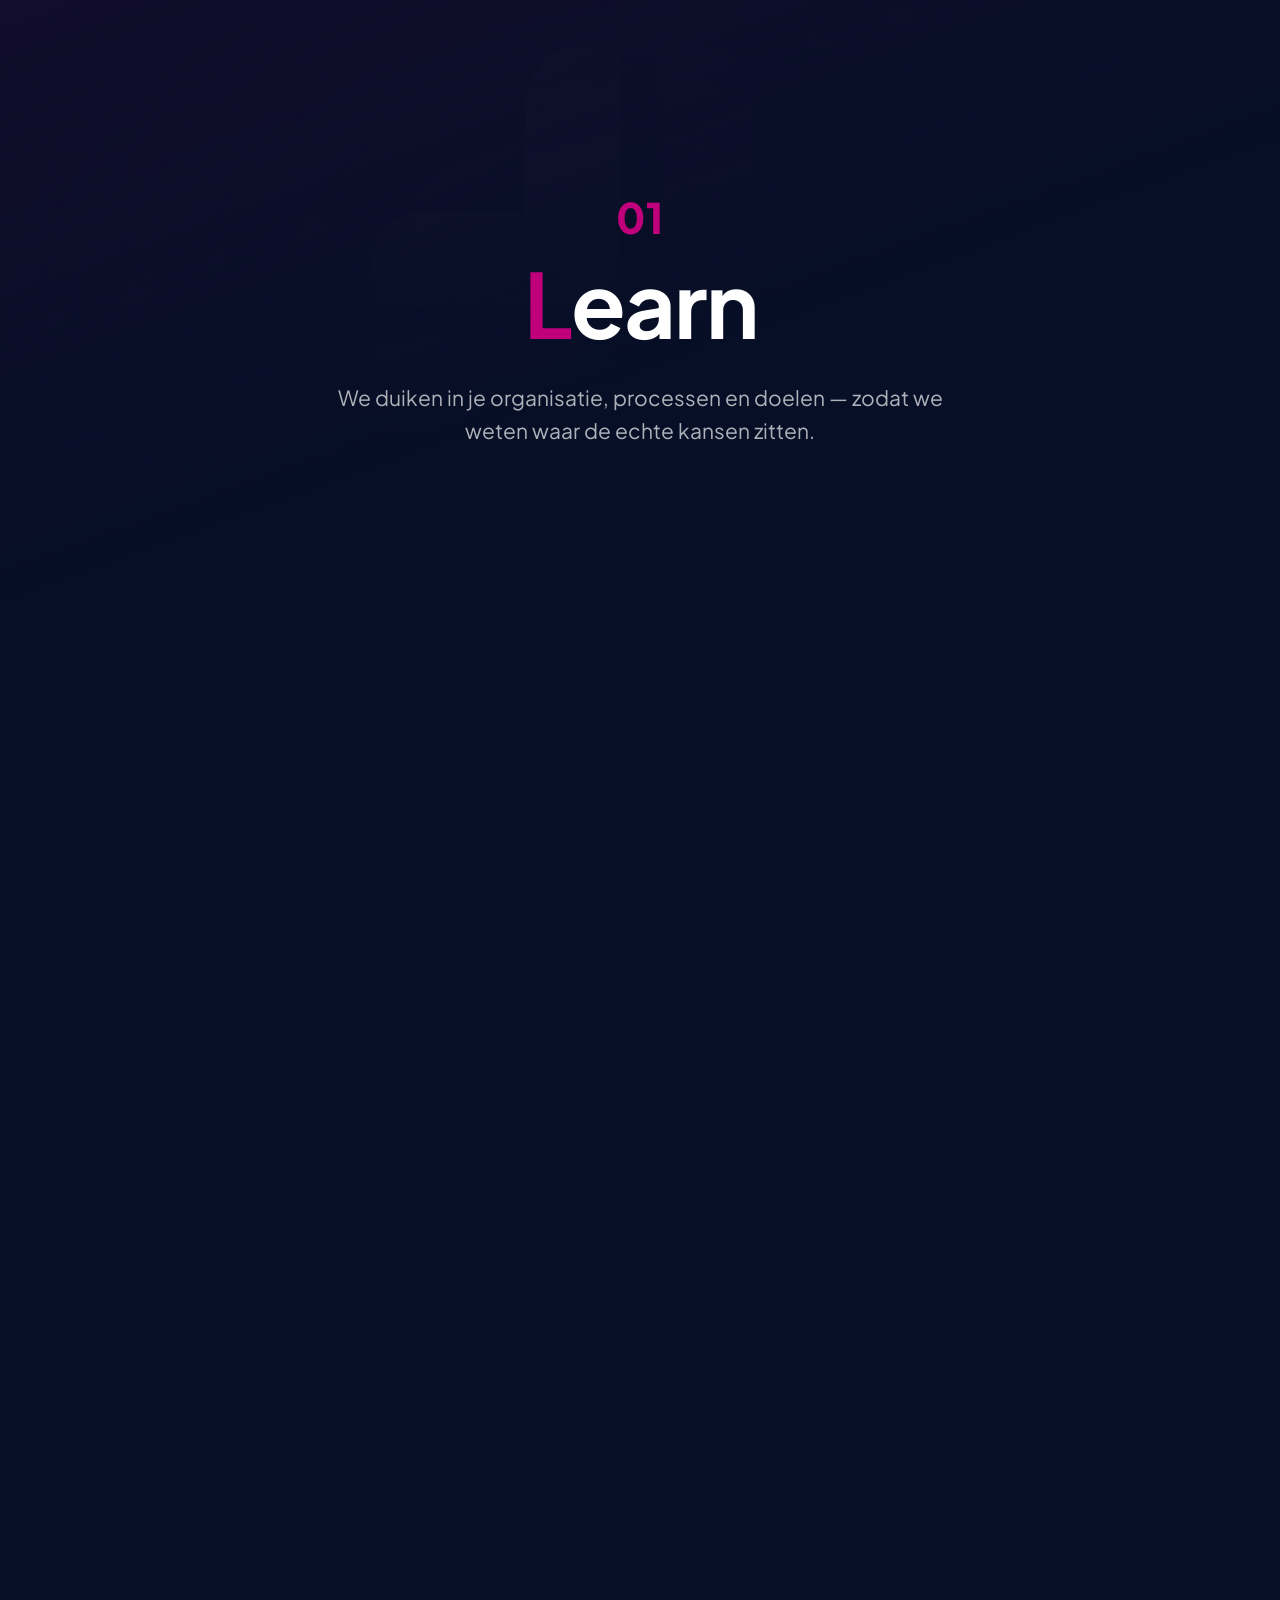
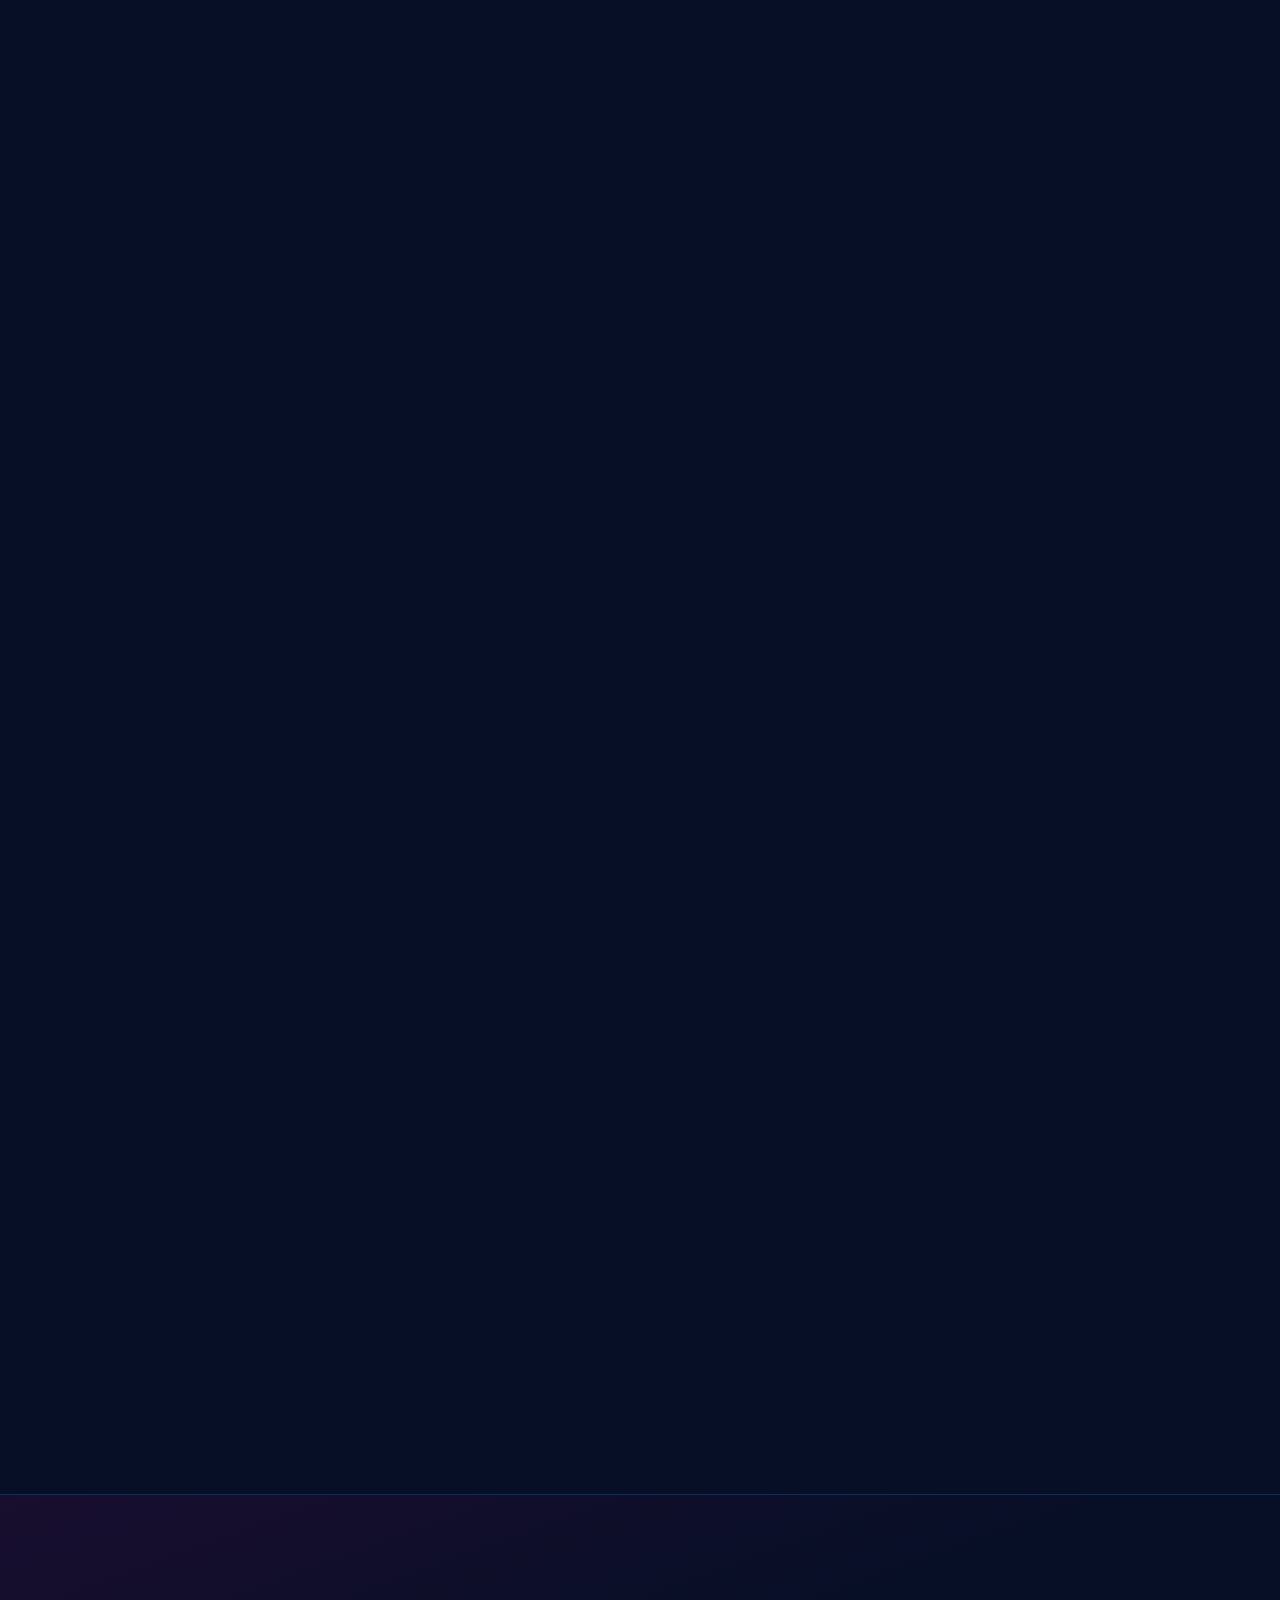
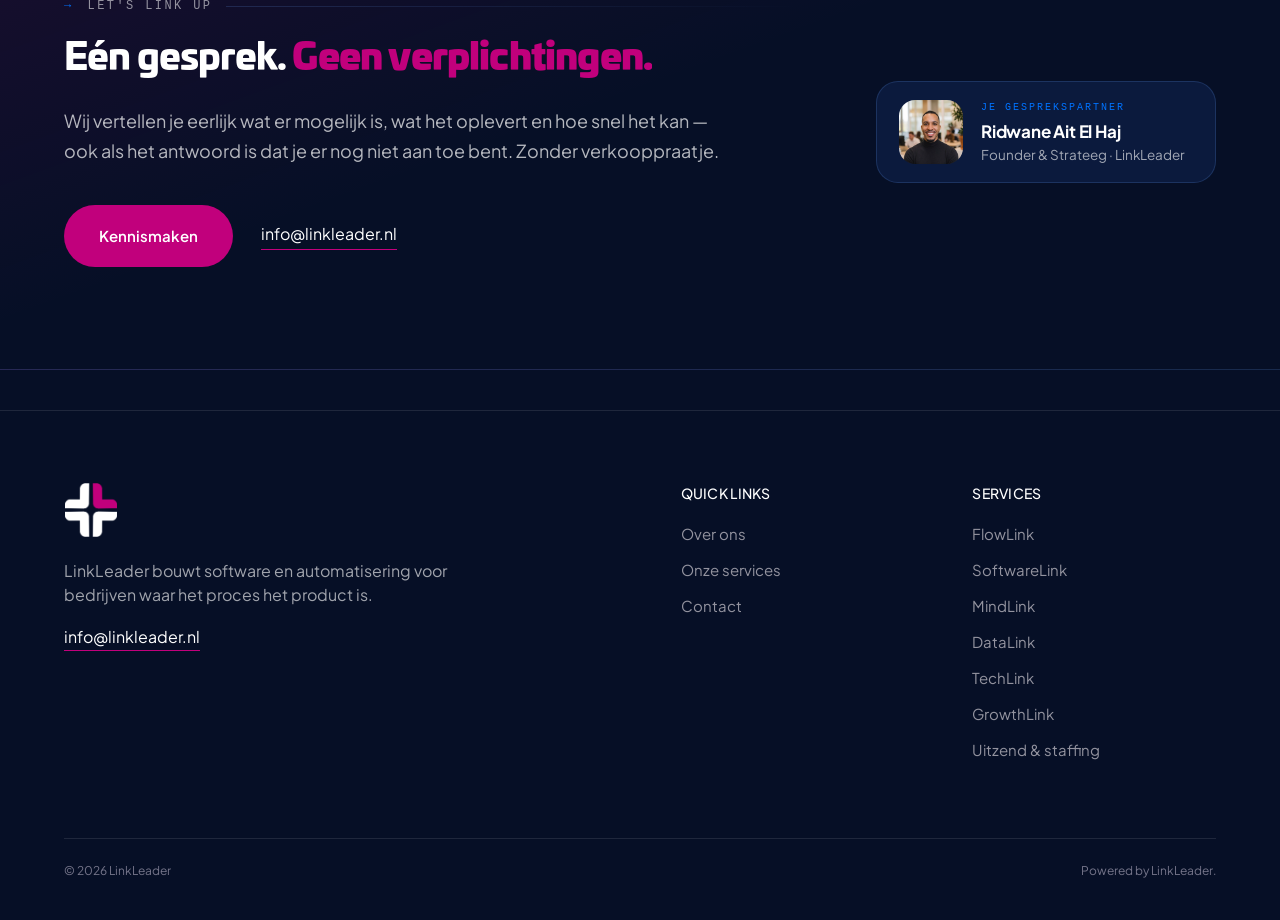
==== commit 3cd44f0d: "Branded service cards, fixed footer links, over-ons portrait fix Homepage and services.html were sho" ====
--- a/Index.html
+++ b/Index.html
@@ -943,37 +943,51 @@
     </div>
   </div>
 
-  <div class="build-list build-list--bleed reveal reveal--group" data-stagger>
-    <article class="build-row grid-spot">
-      <p class="build-row__num">001</p>
-      <h3>FlowLink</h3>
-      <p>Kopiëren tussen systemen, handmatige rapportages en terugkerende acties worden automatisch uitgevoerd. Zo benut je de tijd van je team optimaal.</p>
-      <a class="build-row__link" href="ai-automation.html">Meer info <span aria-hidden="true">→</span></a>
-    </article>
-    <article class="build-row grid-spot">
-      <p class="build-row__num">002</p>
-      <h3>Software development</h3>
-      <p>Geen standaardoplossingen, maar maatwerk dat je processen versnelt, fouten reduceert en je team laat werken zonder frictie.</p>
-      <a class="build-row__link" href="services.html">Meer info <span aria-hidden="true">→</span></a>
-    </article>
-    <article class="build-row grid-spot">
-      <p class="build-row__num">003</p>
-      <h3>AI &amp; Agents</h3>
-      <p>Digitale collega's die zelfstandig taken uitvoeren en werk overnemen van je team. Continu actief, zonder vertraging, zonder fouten.</p>
-      <a class="build-row__link" href="services.html">Meer info <span aria-hidden="true">→</span></a>
-    </article>
-    <article class="build-row grid-spot">
-      <p class="build-row__num">004</p>
-      <h3>API Integraties</h3>
-      <p>Schaalbare koppelingen waardoor jouw systemen naadloos met elkaar praten. Eén bron van waarheid, altijd actueel.</p>
-      <a class="build-row__link" href="services.html">Meer info <span aria-hidden="true">→</span></a>
-    </article>
-    <article class="build-row grid-spot">
-      <p class="build-row__num">005</p>
-      <h3>Uitzend &amp; staffing — van aanvraag tot plaatsing in minuten</h3>
-      <p>Een complete uitvoeringslaag voor uitzendbureaus: aanvragen automatisch gematcht, toegewezen en opgevolgd — boven op je bestaande AFAS, ATS en planning. Je systemen blijven staan.</p>
-      <a class="build-row__link" href="uitzendbureaus.html">Bekijk de sectoroplossing <span aria-hidden="true">→</span></a>
-    </article>
+  <div class="wide">
+    <div class="svc-card-grid reveal reveal--group" data-stagger>
+      <a class="svc-card" href="ai-automation.html" style="--svc-accent:var(--acc-flow)">
+        <p class="svc-card__eyebrow">Automatiseringsdienst</p>
+        <p class="svc-card__mark"><span class="fl-flow">FLOW</span><span class="fl-link">LINK</span></p>
+        <p class="svc-card__desc">Werk dat tussen systemen blijft hangen: overtypen, handmatige rapportages, statusupdates die iemand moet onthouden. We halen het weg.</p>
+        <span class="svc-card__cta">Bekijk de dienst <span aria-hidden="true">→</span></span>
+      </a>
+      <a class="svc-card" href="softwarelink.html" style="--svc-accent:var(--acc-software)">
+        <p class="svc-card__eyebrow">Ontwikkeldienst</p>
+        <p class="svc-card__mark"><span class="fl-flow">SOFTWARE</span><span class="fl-link">LINK</span></p>
+        <p class="svc-card__desc">Wanneer een pakket je proces niet volgt maar voorschrijft, bouwen we het zelf. Van interne tool tot het platform waar je operatie op draait.</p>
+        <span class="svc-card__cta">Bekijk de dienst <span aria-hidden="true">→</span></span>
+      </a>
+      <a class="svc-card" href="mindlink.html" style="--svc-accent:var(--acc-mind)">
+        <p class="svc-card__eyebrow">AI-implementatiedienst</p>
+        <p class="svc-card__mark"><span class="fl-flow">MIND</span><span class="fl-link">LINK</span></p>
+        <p class="svc-card__desc">Taken waar oordeel bij komt kijken en te vaak voorkomen om met de hand te doen. Met een mens erbij waar dat moet.</p>
+        <span class="svc-card__cta">Bekijk de dienst <span aria-hidden="true">→</span></span>
+      </a>
+      <a class="svc-card" href="datalink.html" style="--svc-accent:var(--acc-data)">
+        <p class="svc-card__eyebrow">Datadienst</p>
+        <p class="svc-card__mark"><span class="fl-flow">DATA</span><span class="fl-link">LINK</span></p>
+        <p class="svc-card__desc">De fundering onder alles wat je met AI wil doen. Data verzamelen, opschonen, koppelen en ontsluiten.</p>
+        <span class="svc-card__cta">Bekijk de dienst <span aria-hidden="true">→</span></span>
+      </a>
+      <a class="svc-card" href="techlink.html" style="--svc-accent:var(--acc-tech)">
+        <p class="svc-card__eyebrow">Adviesdienst</p>
+        <p class="svc-card__mark"><span class="fl-flow">TECH</span><span class="fl-link">LINK</span></p>
+        <p class="svc-card__desc">Onafhankelijk advies over welke software je kiest, wat je schrapt en hoe je het invoert. Geen partnercontracten.</p>
+        <span class="svc-card__cta">Bekijk de dienst <span aria-hidden="true">→</span></span>
+      </a>
+      <a class="svc-card" href="growthlink.html" style="--svc-accent:var(--acc-growth)">
+        <p class="svc-card__eyebrow">Conversiedienst</p>
+        <p class="svc-card__mark"><span class="fl-flow">GROWTH</span><span class="fl-link">LINK</span></p>
+        <p class="svc-card__desc">Meer omzet uit de leads die je al hebt. Opvolging, funnel en klantreis op orde voordat je meer advertentiebudget inzet.</p>
+        <span class="svc-card__cta">Bekijk de dienst <span aria-hidden="true">→</span></span>
+      </a>
+      <a class="svc-card" href="uitzendbureaus.html" style="--svc-accent:var(--acc-staffing)">
+        <p class="svc-card__eyebrow">Sectoroplossing</p>
+        <p class="svc-card__mark"><span class="fl-flow">UITZEND &amp;</span> <span class="fl-link">STAFFING</span></p>
+        <p class="svc-card__desc">Een complete uitvoeringslaag voor uitzendbureaus: aanvraag binnen, gematcht, toegewezen, opgevolgd — bovenop je bestaande AFAS, ATS en planning.</p>
+        <span class="svc-card__cta">Bekijk de sectoroplossing <span aria-hidden="true">→</span></span>
+      </a>
+    </div>
   </div>
 </section>
 
@@ -1069,9 +1083,11 @@
         <h4>Services</h4>
         <ul>
           <li><a href="ai-automation.html">FlowLink</a></li>
-          <li><a href="services.html">Software development</a></li>
-          <li><a href="services.html">AI &amp; Agents</a></li>
-          <li><a href="services.html">API Integraties</a></li>
+          <li><a href="softwarelink.html">SoftwareLink</a></li>
+          <li><a href="mindlink.html">MindLink</a></li>
+          <li><a href="datalink.html">DataLink</a></li>
+          <li><a href="techlink.html">TechLink</a></li>
+          <li><a href="growthlink.html">GrowthLink</a></li>
           <li><a href="uitzendbureaus.html">Uitzend &amp; staffing</a></li>
         </ul>
       </div>
--- a/styles.css
+++ b/styles.css
@@ -34,6 +34,20 @@
   --pink-soft:#E38CC4;
   --blue:#0073ff;
   --white:#ffffff;
+
+  /* Per-service accent, one token pair per "...Link" product plus the
+     staffing sector solution. Single source of truth: service-accents.css
+     (page accent) and the .svc-card component (listing-page cards) both
+     read from these instead of repeating hex values. FlowLink keeps the
+     house magenta above; staffing takes the structural blue since it is a
+     sector solution rather than one of the six "...Link" products. */
+  --acc-flow:var(--pink);          --acc-flow-soft:var(--pink-soft);
+  --acc-software:#00BE8A;          --acc-software-soft:#7FE3C6;
+  --acc-mind:#7B4DFF;              --acc-mind-soft:#B9A2FF;
+  --acc-data:#22D3EE;              --acc-data-soft:#8FE9F7;
+  --acc-tech:#F0B429;              --acc-tech-soft:#F8D77E;
+  --acc-growth:#FF5C39;            --acc-growth-soft:#FF9F8A;
+  --acc-staffing:var(--blue);      --acc-staffing-soft:#7DB6FF;
 
   /* text */
   --muted:#93939f;
--- a/fl-kit.css
+++ b/fl-kit.css
@@ -156,6 +156,69 @@
 }
 .build-row__link:hover{color:#fff;gap:14px}
 
+/* ---------------- branded service card ----------------
+   Used on the homepage and /services so a visitor sees the category first
+   ("AI & agent implementatie") and the product name second — the name
+   alone ("MindLink") means nothing on first contact, the category does.
+   The wordmark reuses .fl-flow / .fl-link verbatim, so the font and the
+   colour logic are pixel-identical to the hero on each service's own
+   page: first word white, "LINK" in the service's accent. Colour comes
+   from --svc-accent, set inline per card from the --acc-* tokens in
+   styles.css, so this one component renders every service correctly
+   without a modifier class per service. */
+.svc-card-grid{display:grid;grid-template-columns:repeat(3,1fr);gap:20px}
+.svc-card-grid--list{grid-template-columns:1fr}
+
+.svc-card{
+  position:relative;display:flex;flex-direction:column;gap:16px;
+  padding:34px 30px 30px 32px;border-radius:var(--r-lg);
+  border:1px solid var(--fl-line);
+  background:linear-gradient(165deg,color-mix(in srgb,var(--svc-accent) 12%,transparent),var(--surface-1) 60%);
+  text-decoration:none;color:inherit;overflow:hidden;
+  transition:border-color .35s ease,transform .35s var(--ease-out),box-shadow .35s ease;
+}
+.svc-card::before{
+  content:"";position:absolute;left:0;top:0;bottom:0;width:3px;background:var(--svc-accent);
+}
+.svc-card:hover{
+  border-color:color-mix(in srgb,var(--svc-accent) 55%,var(--fl-line));
+  transform:translateY(-4px);box-shadow:0 32px 64px -44px rgba(0,0,0,.9);
+}
+.svc-card__eyebrow{
+  margin:0;font-family:var(--mono);font-size:11px;letter-spacing:.16em;text-transform:uppercase;
+  color:var(--svc-accent);
+}
+/* No forced nowrap: every "...Link" name is one short word and never
+   wraps at this size, but the Uitzend & staffing card carries a longer
+   label and needs to be free to break onto a second line instead of
+   overflowing the card. */
+.svc-card__mark{margin:0;line-height:1.08;letter-spacing:-.02em;font-size:clamp(22px,2.4vw,32px)}
+.svc-card__mark .fl-flow{font-family:'Univia Pro Black','Plus Jakarta Sans',sans-serif;font-weight:800;color:#fff}
+.svc-card__mark .fl-link{font-family:'Univia Pro Ultra','Plus Jakarta Sans',sans-serif;font-weight:900;color:var(--svc-accent)}
+.svc-card__desc{margin:0;color:var(--t-70);font-size:15px;line-height:1.65;flex:1}
+.svc-card__cta{
+  margin-top:2px;display:inline-flex;align-items:center;gap:8px;
+  font-family:var(--mono);font-size:11.5px;letter-spacing:.18em;text-transform:uppercase;
+  color:#fff;
+}
+.svc-card__cta span{transition:transform .3s var(--ease-out)}
+.svc-card:hover .svc-card__cta span{transform:translateX(5px)}
+
+/* The list variant (services.html, inside the sticky-split layout) keeps
+   the same card but lays the mark and copy side by side, since it only
+   ever has column width to work with, not a grid cell. */
+.svc-card-grid--list .svc-card{flex-direction:row;align-items:center;gap:28px;padding:28px 30px}
+.svc-card-grid--list .svc-card__head{flex:0 0 200px;display:flex;flex-direction:column;gap:10px}
+.svc-card-grid--list .svc-card__body{flex:1;display:flex;flex-direction:column;gap:14px}
+.svc-card-grid--list .svc-card__desc{margin:0}
+
+@media (max-width:1100px){ .svc-card-grid{grid-template-columns:repeat(2,1fr)} }
+@media (max-width:640px){
+  .svc-card-grid{grid-template-columns:1fr}
+  .svc-card-grid--list .svc-card{flex-direction:column;align-items:flex-start;gap:14px}
+  .svc-card-grid--list .svc-card__head{flex:none}
+}
+
 /* ---------------- portrait card ----------------
    Photo fills the top of the card and fades into the surface, so the name
    sits on the image rather than in a separate strip below it. */
@@ -178,11 +241,12 @@
   transition:transform .7s var(--ease-out);
 }
 .pcard:hover .pcard__media img{transform:scale(1.06)}
-/* The fade is a sibling layer, not a filter, so the photo keeps its contrast.
-   It resolves to the card surface, so the photo melts into the card body. */
+/* A thin seam blend, not a fade over the face: the name sits in its own
+   solid caption panel below the photo now, so this only has to smooth the
+   handoff between the two, not darken enough to read on top of a portrait. */
 .pcard__media::after{
-  content:"";position:absolute;left:0;right:0;bottom:0;height:78%;pointer-events:none;
-  background:linear-gradient(to top,var(--surface-1) 4%,rgba(11,26,61,.72) 38%,rgba(11,26,61,0) 100%);
+  content:"";position:absolute;left:0;right:0;bottom:0;height:34px;pointer-events:none;
+  background:linear-gradient(to top,var(--surface-1),rgba(11,26,61,0));
 }
 .pcard__media--initials{
   height:320px;display:flex;align-items:center;justify-content:center;
@@ -191,7 +255,10 @@
   font-size:82px;letter-spacing:-.04em;color:rgba(255,255,255,.86);
 }
 
-.pcard__body{position:relative;z-index:1;margin-top:-52px;padding:0 26px 26px}
+/* No negative margin: the caption sits below the photo instead of
+   overlapping it, so the fade above no longer has to double as a
+   readability layer over someone's face. */
+.pcard__body{position:relative;z-index:1;padding:20px 26px 26px}
 .pcard__name{margin:0;font-size:21px;font-weight:700;line-height:1.2;color:#fff;letter-spacing:-.018em}
 .pcard__role{
   margin:7px 0 0;font-size:13px;font-weight:600;letter-spacing:.01em;
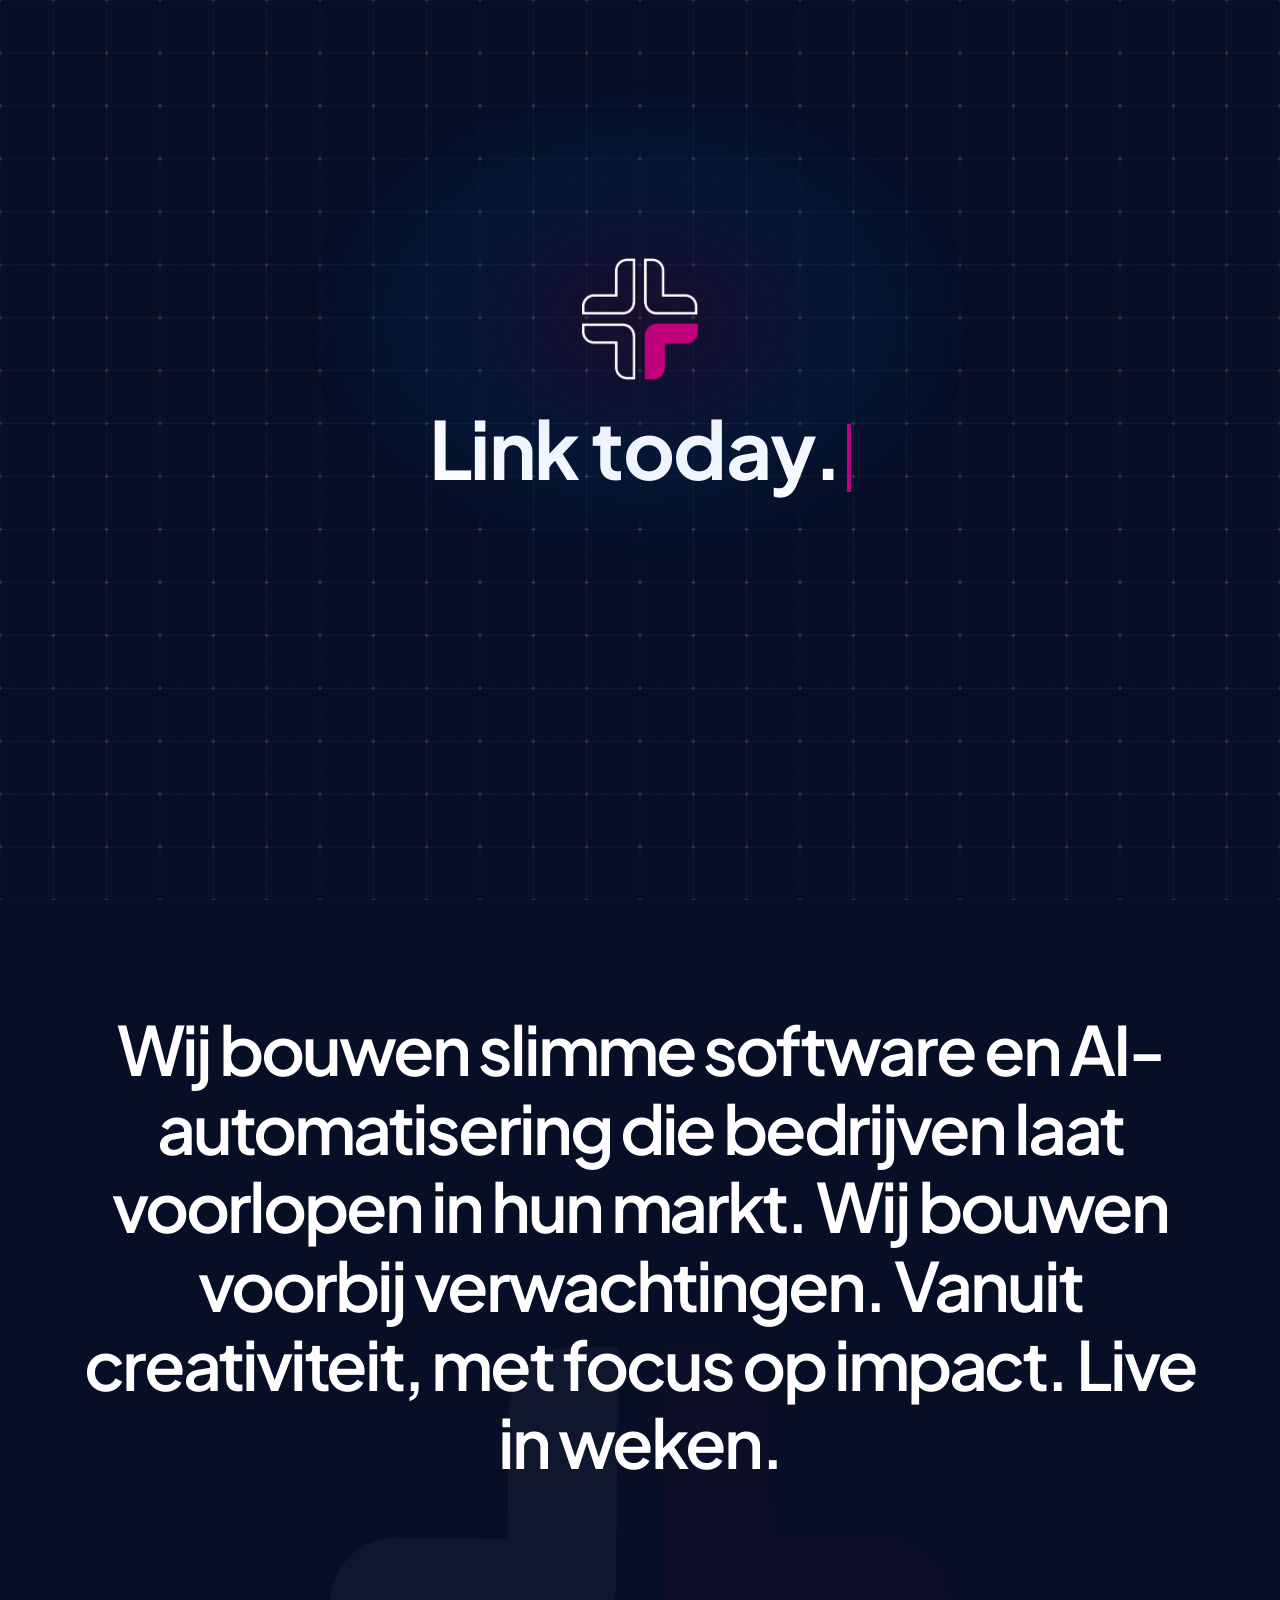
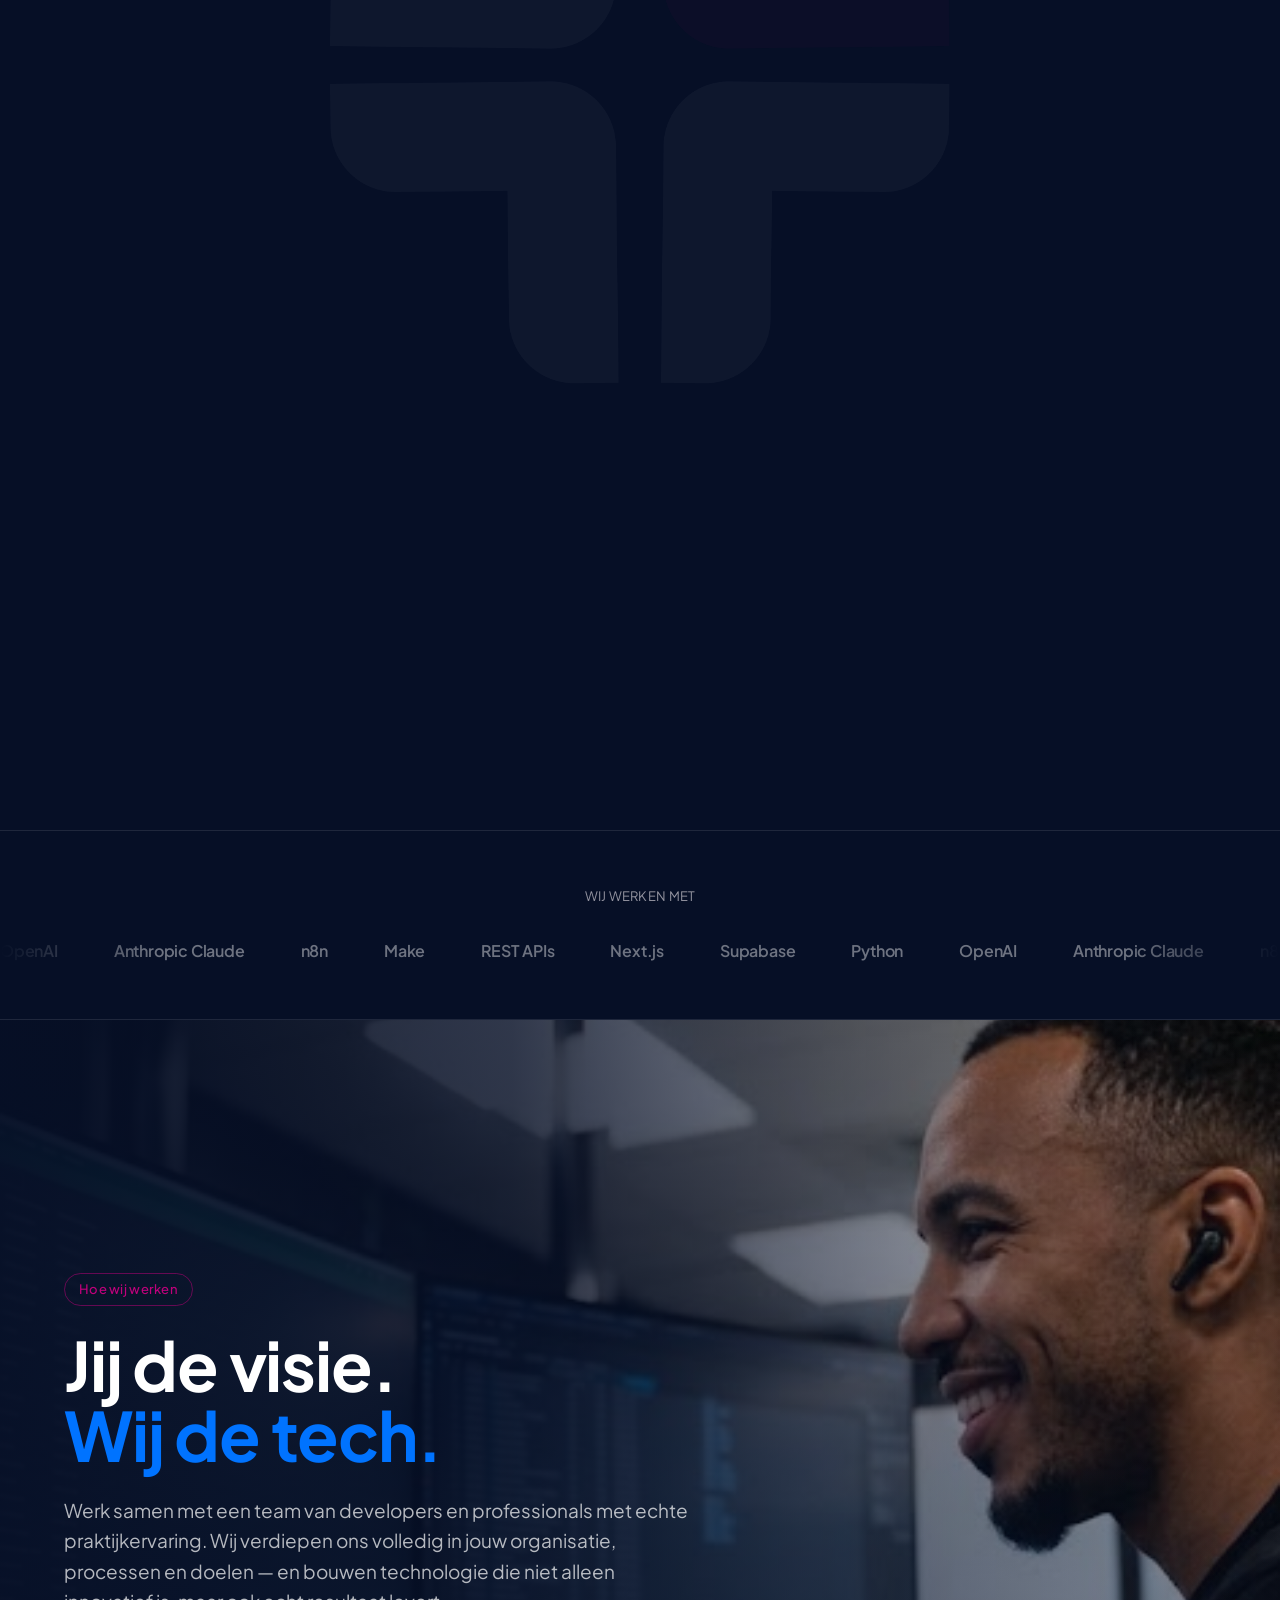
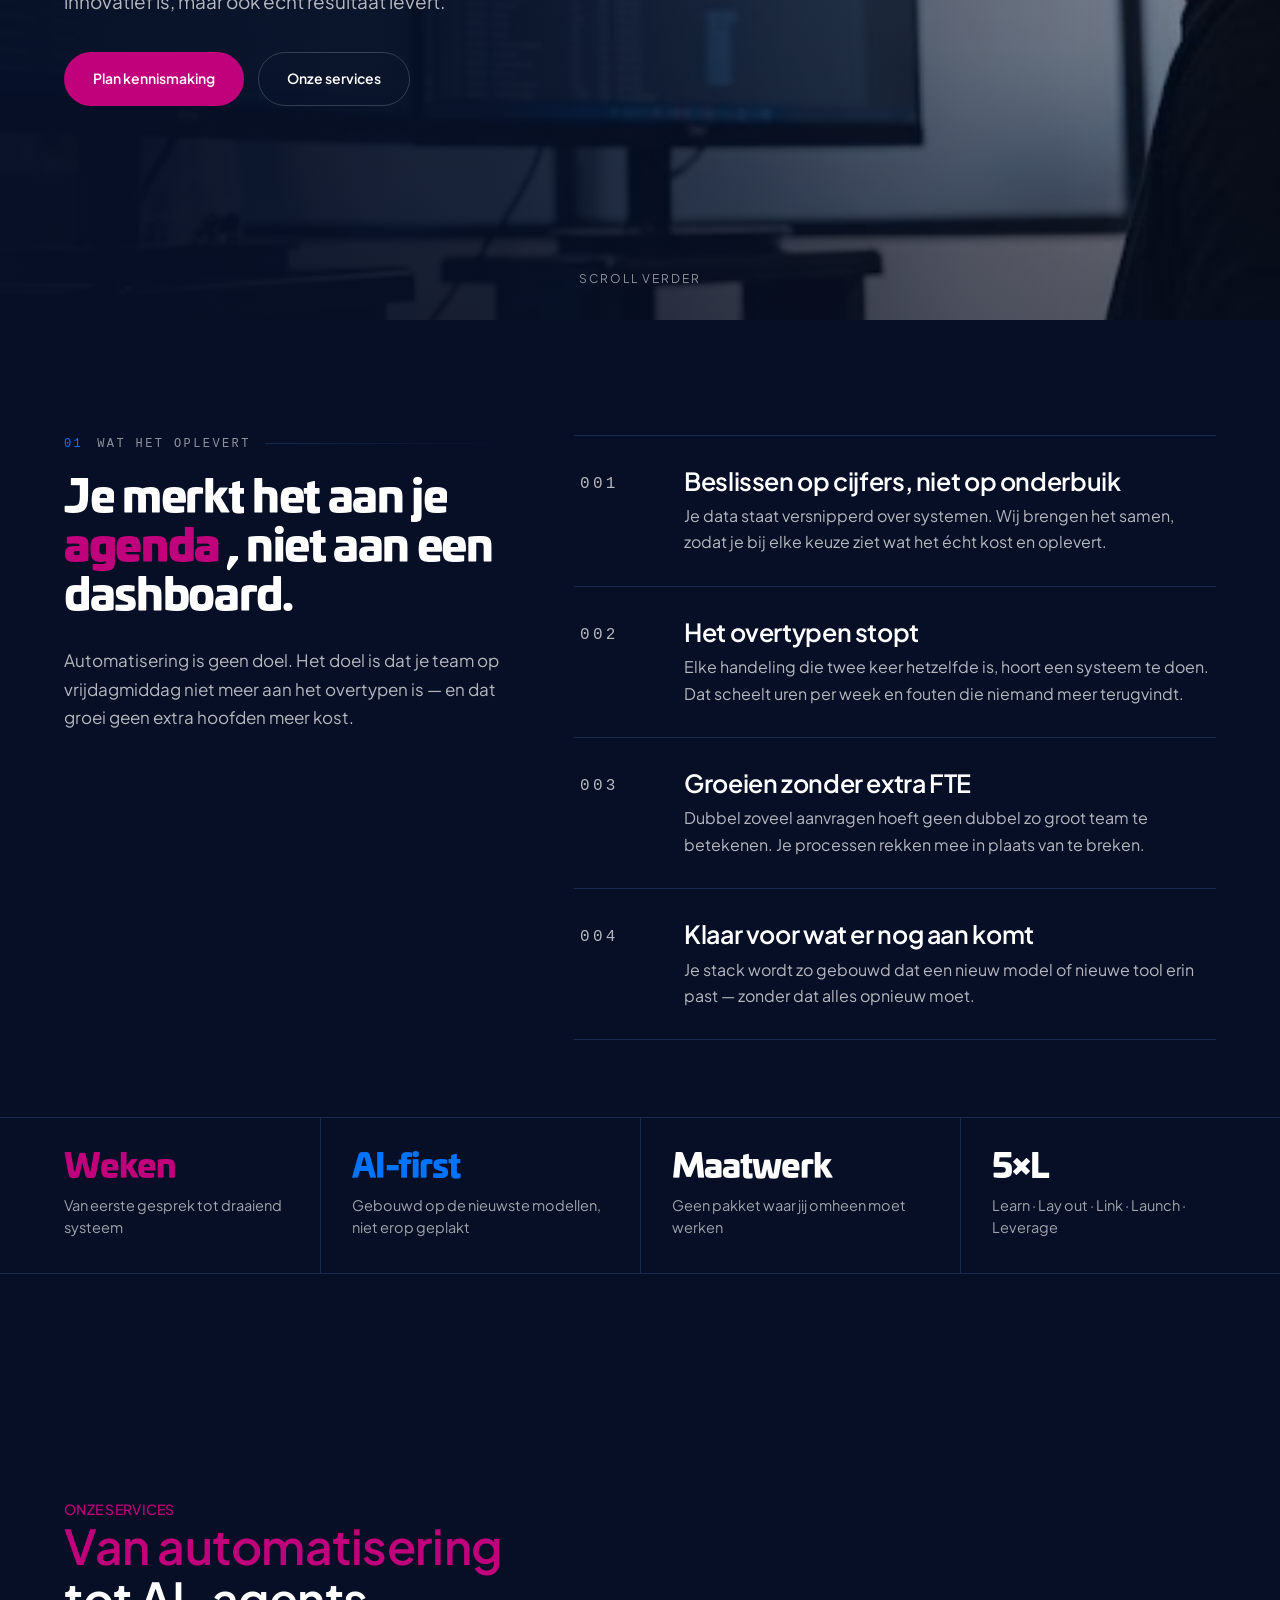
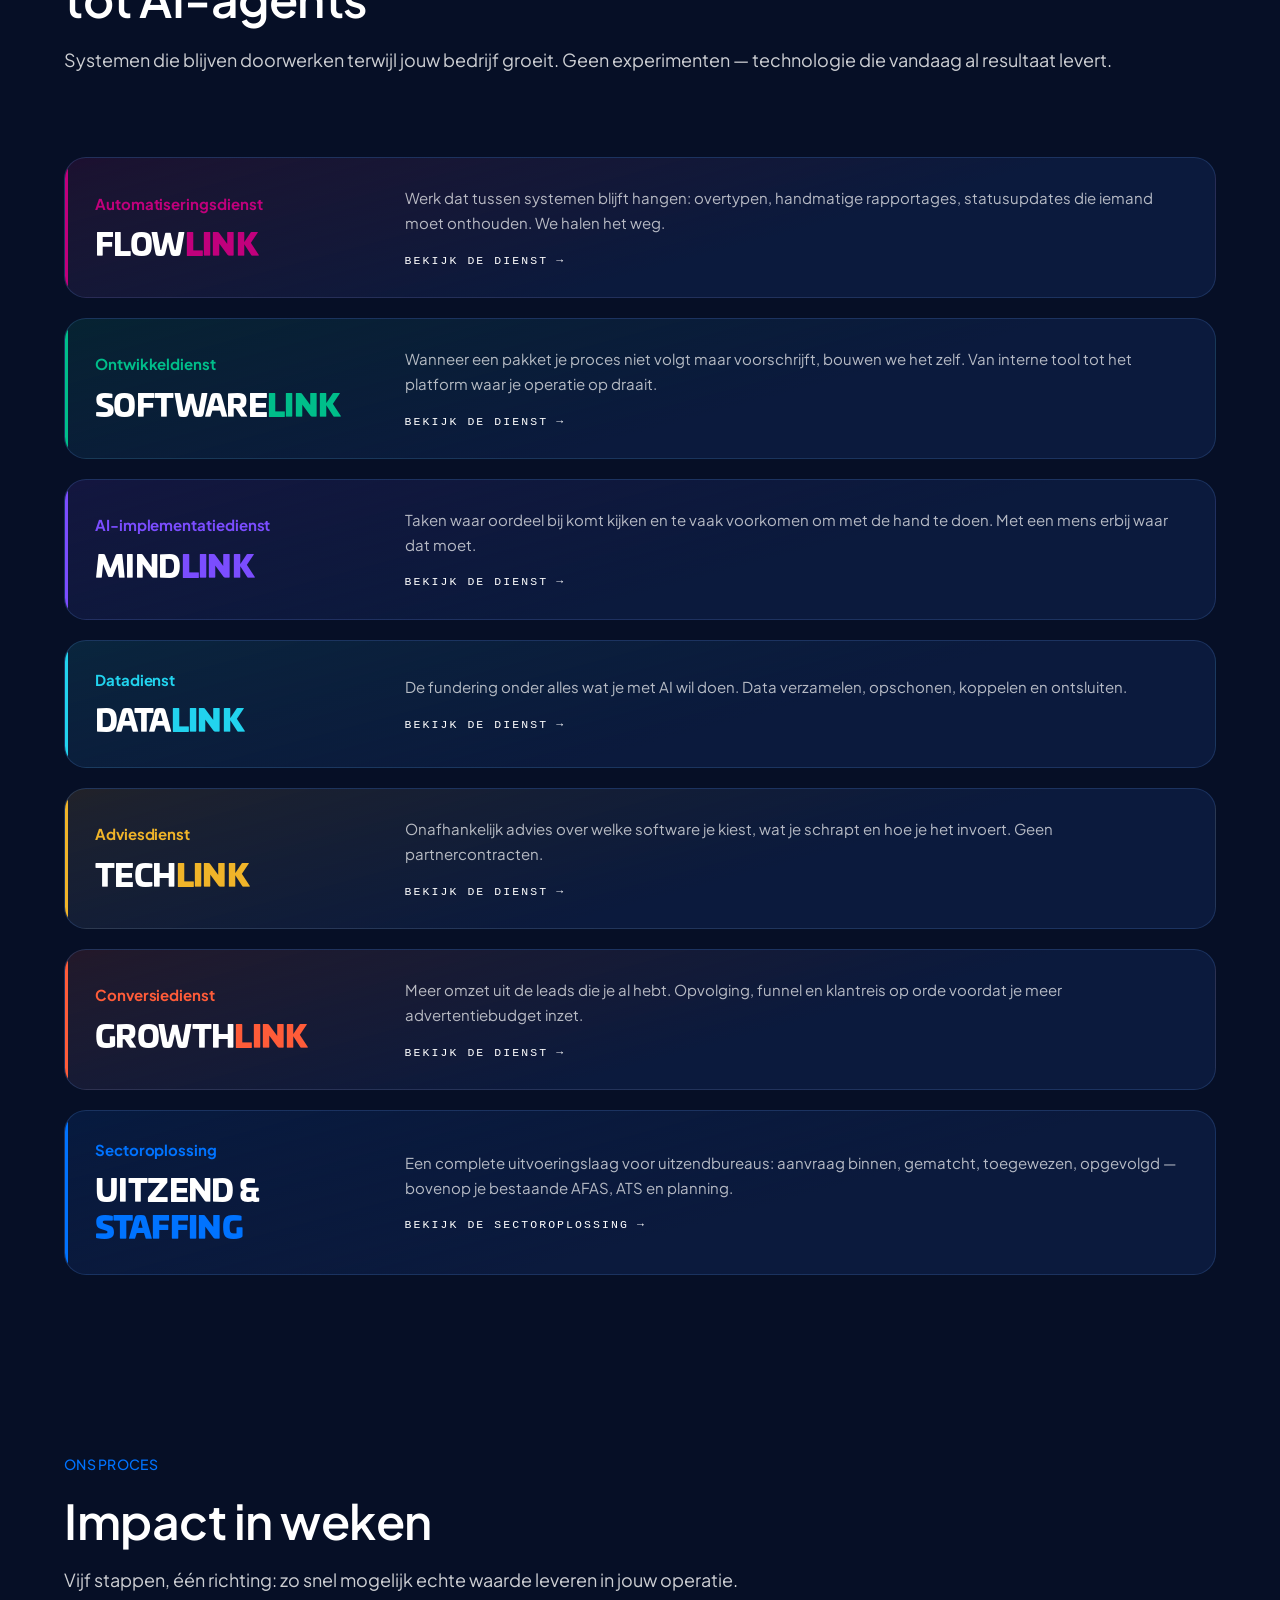
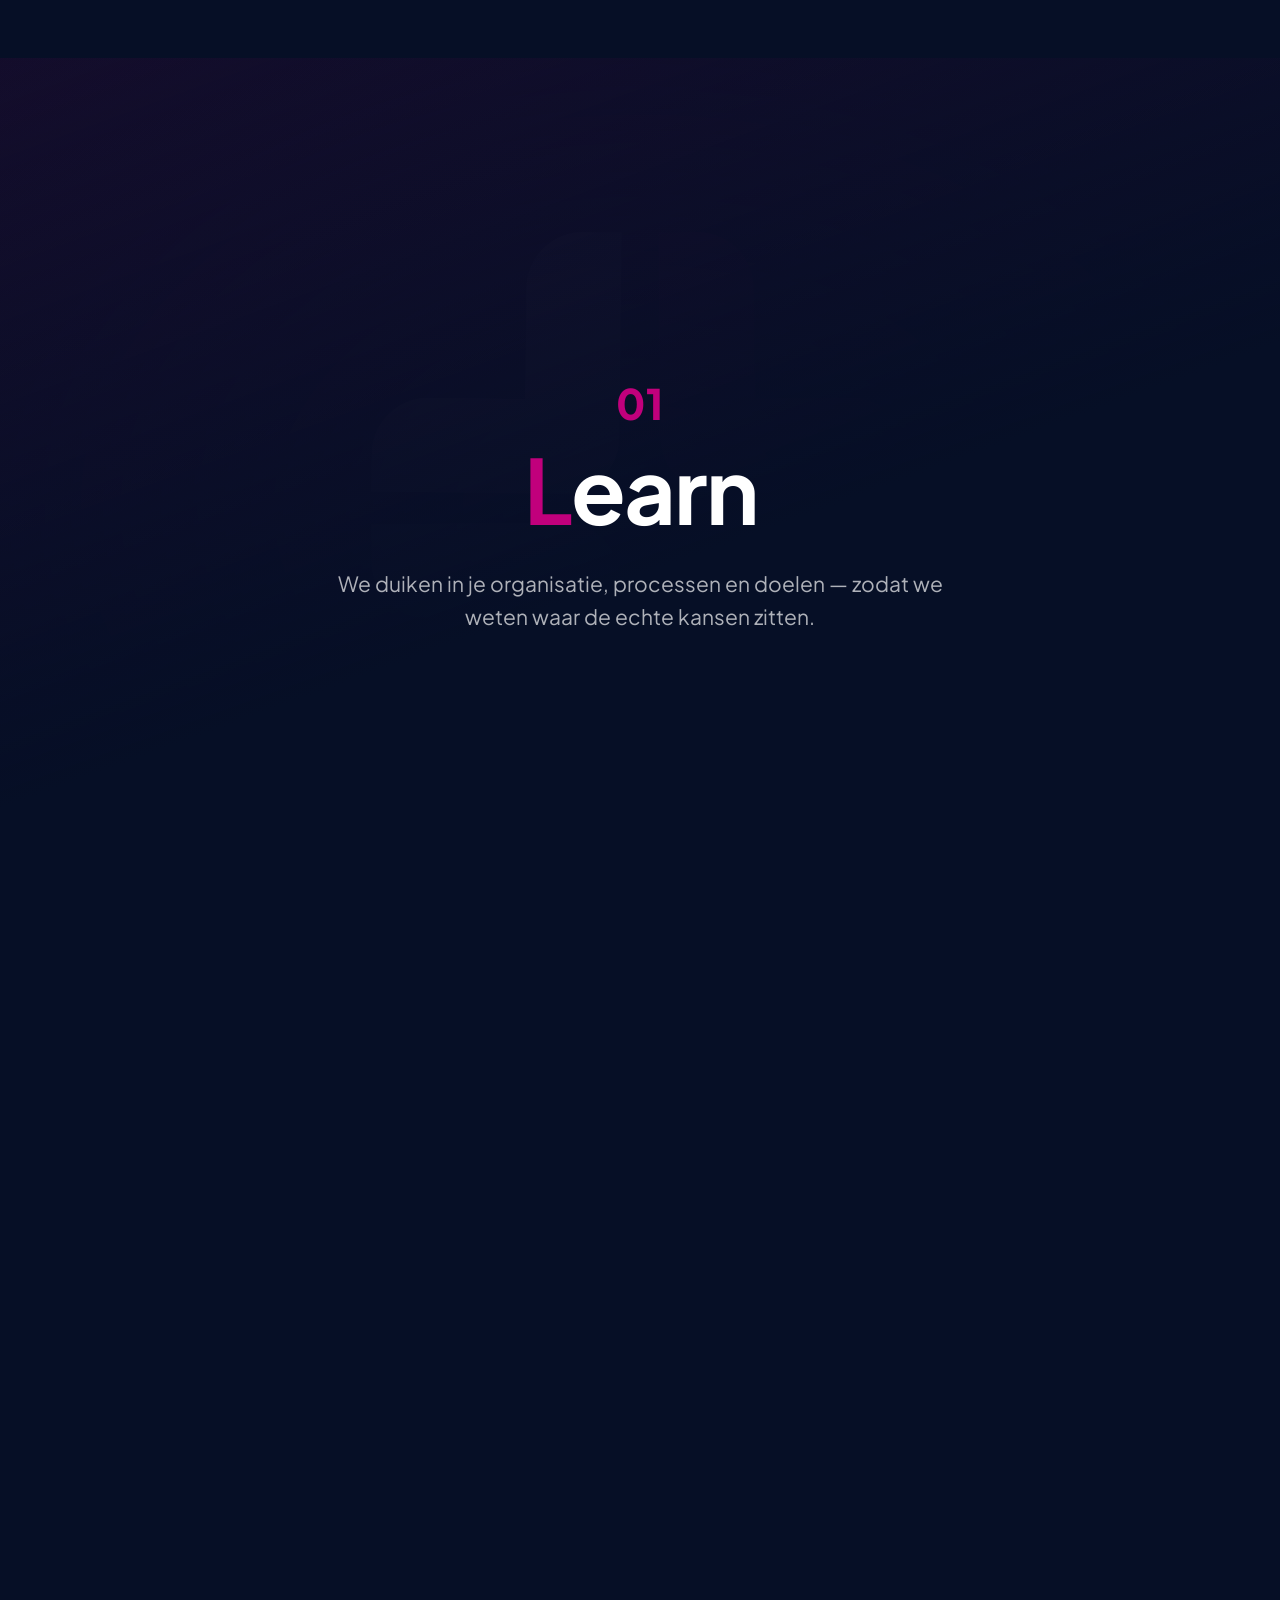
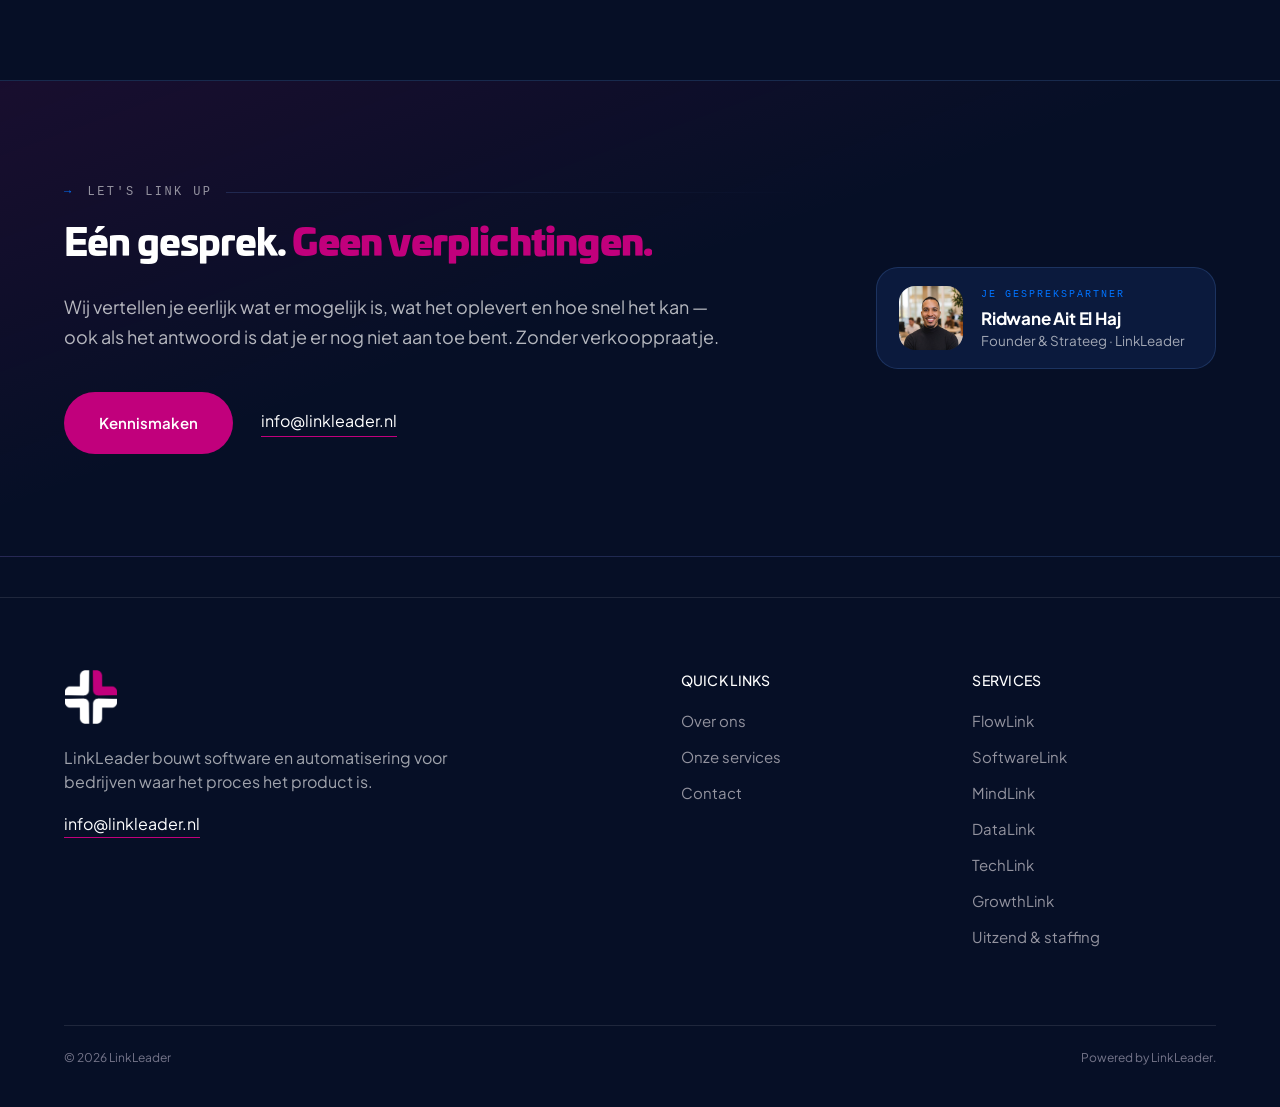
==== commit 7b32a3b0: "Stack homepage service cards, bolder eyebrow, over-ons background video Homepage service cards now u" ====
--- a/Index.html
+++ b/Index.html
@@ -944,48 +944,76 @@
   </div>
 
   <div class="wide">
-    <div class="svc-card-grid reveal reveal--group" data-stagger>
+    <div class="svc-card-grid svc-card-grid--list reveal reveal--group" data-stagger>
       <a class="svc-card" href="ai-automation.html" style="--svc-accent:var(--acc-flow)">
-        <p class="svc-card__eyebrow">Automatiseringsdienst</p>
-        <p class="svc-card__mark"><span class="fl-flow">FLOW</span><span class="fl-link">LINK</span></p>
-        <p class="svc-card__desc">Werk dat tussen systemen blijft hangen: overtypen, handmatige rapportages, statusupdates die iemand moet onthouden. We halen het weg.</p>
-        <span class="svc-card__cta">Bekijk de dienst <span aria-hidden="true">→</span></span>
+        <span class="svc-card__head">
+          <span class="svc-card__eyebrow">Automatiseringsdienst</span>
+          <span class="svc-card__mark"><span class="fl-flow">FLOW</span><span class="fl-link">LINK</span></span>
+        </span>
+        <span class="svc-card__body">
+          <span class="svc-card__desc">Werk dat tussen systemen blijft hangen: overtypen, handmatige rapportages, statusupdates die iemand moet onthouden. We halen het weg.</span>
+          <span class="svc-card__cta">Bekijk de dienst <span aria-hidden="true">→</span></span>
+        </span>
       </a>
       <a class="svc-card" href="softwarelink.html" style="--svc-accent:var(--acc-software)">
-        <p class="svc-card__eyebrow">Ontwikkeldienst</p>
-        <p class="svc-card__mark"><span class="fl-flow">SOFTWARE</span><span class="fl-link">LINK</span></p>
-        <p class="svc-card__desc">Wanneer een pakket je proces niet volgt maar voorschrijft, bouwen we het zelf. Van interne tool tot het platform waar je operatie op draait.</p>
-        <span class="svc-card__cta">Bekijk de dienst <span aria-hidden="true">→</span></span>
+        <span class="svc-card__head">
+          <span class="svc-card__eyebrow">Ontwikkeldienst</span>
+          <span class="svc-card__mark"><span class="fl-flow">SOFTWARE</span><span class="fl-link">LINK</span></span>
+        </span>
+        <span class="svc-card__body">
+          <span class="svc-card__desc">Wanneer een pakket je proces niet volgt maar voorschrijft, bouwen we het zelf. Van interne tool tot het platform waar je operatie op draait.</span>
+          <span class="svc-card__cta">Bekijk de dienst <span aria-hidden="true">→</span></span>
+        </span>
       </a>
       <a class="svc-card" href="mindlink.html" style="--svc-accent:var(--acc-mind)">
-        <p class="svc-card__eyebrow">AI-implementatiedienst</p>
-        <p class="svc-card__mark"><span class="fl-flow">MIND</span><span class="fl-link">LINK</span></p>
-        <p class="svc-card__desc">Taken waar oordeel bij komt kijken en te vaak voorkomen om met de hand te doen. Met een mens erbij waar dat moet.</p>
-        <span class="svc-card__cta">Bekijk de dienst <span aria-hidden="true">→</span></span>
+        <span class="svc-card__head">
+          <span class="svc-card__eyebrow">AI-implementatiedienst</span>
+          <span class="svc-card__mark"><span class="fl-flow">MIND</span><span class="fl-link">LINK</span></span>
+        </span>
+        <span class="svc-card__body">
+          <span class="svc-card__desc">Taken waar oordeel bij komt kijken en te vaak voorkomen om met de hand te doen. Met een mens erbij waar dat moet.</span>
+          <span class="svc-card__cta">Bekijk de dienst <span aria-hidden="true">→</span></span>
+        </span>
       </a>
       <a class="svc-card" href="datalink.html" style="--svc-accent:var(--acc-data)">
-        <p class="svc-card__eyebrow">Datadienst</p>
-        <p class="svc-card__mark"><span class="fl-flow">DATA</span><span class="fl-link">LINK</span></p>
-        <p class="svc-card__desc">De fundering onder alles wat je met AI wil doen. Data verzamelen, opschonen, koppelen en ontsluiten.</p>
-        <span class="svc-card__cta">Bekijk de dienst <span aria-hidden="true">→</span></span>
+        <span class="svc-card__head">
+          <span class="svc-card__eyebrow">Datadienst</span>
+          <span class="svc-card__mark"><span class="fl-flow">DATA</span><span class="fl-link">LINK</span></span>
+        </span>
+        <span class="svc-card__body">
+          <span class="svc-card__desc">De fundering onder alles wat je met AI wil doen. Data verzamelen, opschonen, koppelen en ontsluiten.</span>
+          <span class="svc-card__cta">Bekijk de dienst <span aria-hidden="true">→</span></span>
+        </span>
       </a>
       <a class="svc-card" href="techlink.html" style="--svc-accent:var(--acc-tech)">
-        <p class="svc-card__eyebrow">Adviesdienst</p>
-        <p class="svc-card__mark"><span class="fl-flow">TECH</span><span class="fl-link">LINK</span></p>
-        <p class="svc-card__desc">Onafhankelijk advies over welke software je kiest, wat je schrapt en hoe je het invoert. Geen partnercontracten.</p>
-        <span class="svc-card__cta">Bekijk de dienst <span aria-hidden="true">→</span></span>
+        <span class="svc-card__head">
+          <span class="svc-card__eyebrow">Adviesdienst</span>
+          <span class="svc-card__mark"><span class="fl-flow">TECH</span><span class="fl-link">LINK</span></span>
+        </span>
+        <span class="svc-card__body">
+          <span class="svc-card__desc">Onafhankelijk advies over welke software je kiest, wat je schrapt en hoe je het invoert. Geen partnercontracten.</span>
+          <span class="svc-card__cta">Bekijk de dienst <span aria-hidden="true">→</span></span>
+        </span>
       </a>
       <a class="svc-card" href="growthlink.html" style="--svc-accent:var(--acc-growth)">
-        <p class="svc-card__eyebrow">Conversiedienst</p>
-        <p class="svc-card__mark"><span class="fl-flow">GROWTH</span><span class="fl-link">LINK</span></p>
-        <p class="svc-card__desc">Meer omzet uit de leads die je al hebt. Opvolging, funnel en klantreis op orde voordat je meer advertentiebudget inzet.</p>
-        <span class="svc-card__cta">Bekijk de dienst <span aria-hidden="true">→</span></span>
+        <span class="svc-card__head">
+          <span class="svc-card__eyebrow">Conversiedienst</span>
+          <span class="svc-card__mark"><span class="fl-flow">GROWTH</span><span class="fl-link">LINK</span></span>
+        </span>
+        <span class="svc-card__body">
+          <span class="svc-card__desc">Meer omzet uit de leads die je al hebt. Opvolging, funnel en klantreis op orde voordat je meer advertentiebudget inzet.</span>
+          <span class="svc-card__cta">Bekijk de dienst <span aria-hidden="true">→</span></span>
+        </span>
       </a>
       <a class="svc-card" href="uitzendbureaus.html" style="--svc-accent:var(--acc-staffing)">
-        <p class="svc-card__eyebrow">Sectoroplossing</p>
-        <p class="svc-card__mark"><span class="fl-flow">UITZEND &amp;</span> <span class="fl-link">STAFFING</span></p>
-        <p class="svc-card__desc">Een complete uitvoeringslaag voor uitzendbureaus: aanvraag binnen, gematcht, toegewezen, opgevolgd — bovenop je bestaande AFAS, ATS en planning.</p>
-        <span class="svc-card__cta">Bekijk de sectoroplossing <span aria-hidden="true">→</span></span>
+        <span class="svc-card__head">
+          <span class="svc-card__eyebrow">Sectoroplossing</span>
+          <span class="svc-card__mark"><span class="fl-flow">UITZEND &amp;</span> <span class="fl-link">STAFFING</span></span>
+        </span>
+        <span class="svc-card__body">
+          <span class="svc-card__desc">Een complete uitvoeringslaag voor uitzendbureaus: aanvraag binnen, gematcht, toegewezen, opgevolgd — bovenop je bestaande AFAS, ATS en planning.</span>
+          <span class="svc-card__cta">Bekijk de sectoroplossing <span aria-hidden="true">→</span></span>
+        </span>
       </a>
     </div>
   </div>
--- a/fl-kit.css
+++ b/fl-kit.css
@@ -184,8 +184,12 @@
   border-color:color-mix(in srgb,var(--svc-accent) 55%,var(--fl-line));
   transform:translateY(-4px);box-shadow:0 32px 64px -44px rgba(0,0,0,.9);
 }
+/* This is the label that tells a visitor what the product below it even
+   is — "MindLink" means nothing on first contact, "AI-implementatiedienst"
+   does. It has to read before the name does, so it gets real size and
+   weight rather than a quiet small-caps tag. */
 .svc-card__eyebrow{
-  margin:0;font-family:var(--mono);font-size:11px;letter-spacing:.16em;text-transform:uppercase;
+  margin:0 0 2px;font-size:15px;font-weight:700;letter-spacing:-.005em;
   color:var(--svc-accent);
 }
 /* No forced nowrap: every "...Link" name is one short word and never
@@ -208,7 +212,7 @@
    the same card but lays the mark and copy side by side, since it only
    ever has column width to work with, not a grid cell. */
 .svc-card-grid--list .svc-card{flex-direction:row;align-items:center;gap:28px;padding:28px 30px}
-.svc-card-grid--list .svc-card__head{flex:0 0 200px;display:flex;flex-direction:column;gap:10px}
+.svc-card-grid--list .svc-card__head{flex:0 0 clamp(200px,22vw,300px);display:flex;flex-direction:column;gap:10px}
 .svc-card-grid--list .svc-card__body{flex:1;display:flex;flex-direction:column;gap:14px}
 .svc-card-grid--list .svc-card__desc{margin:0}
 
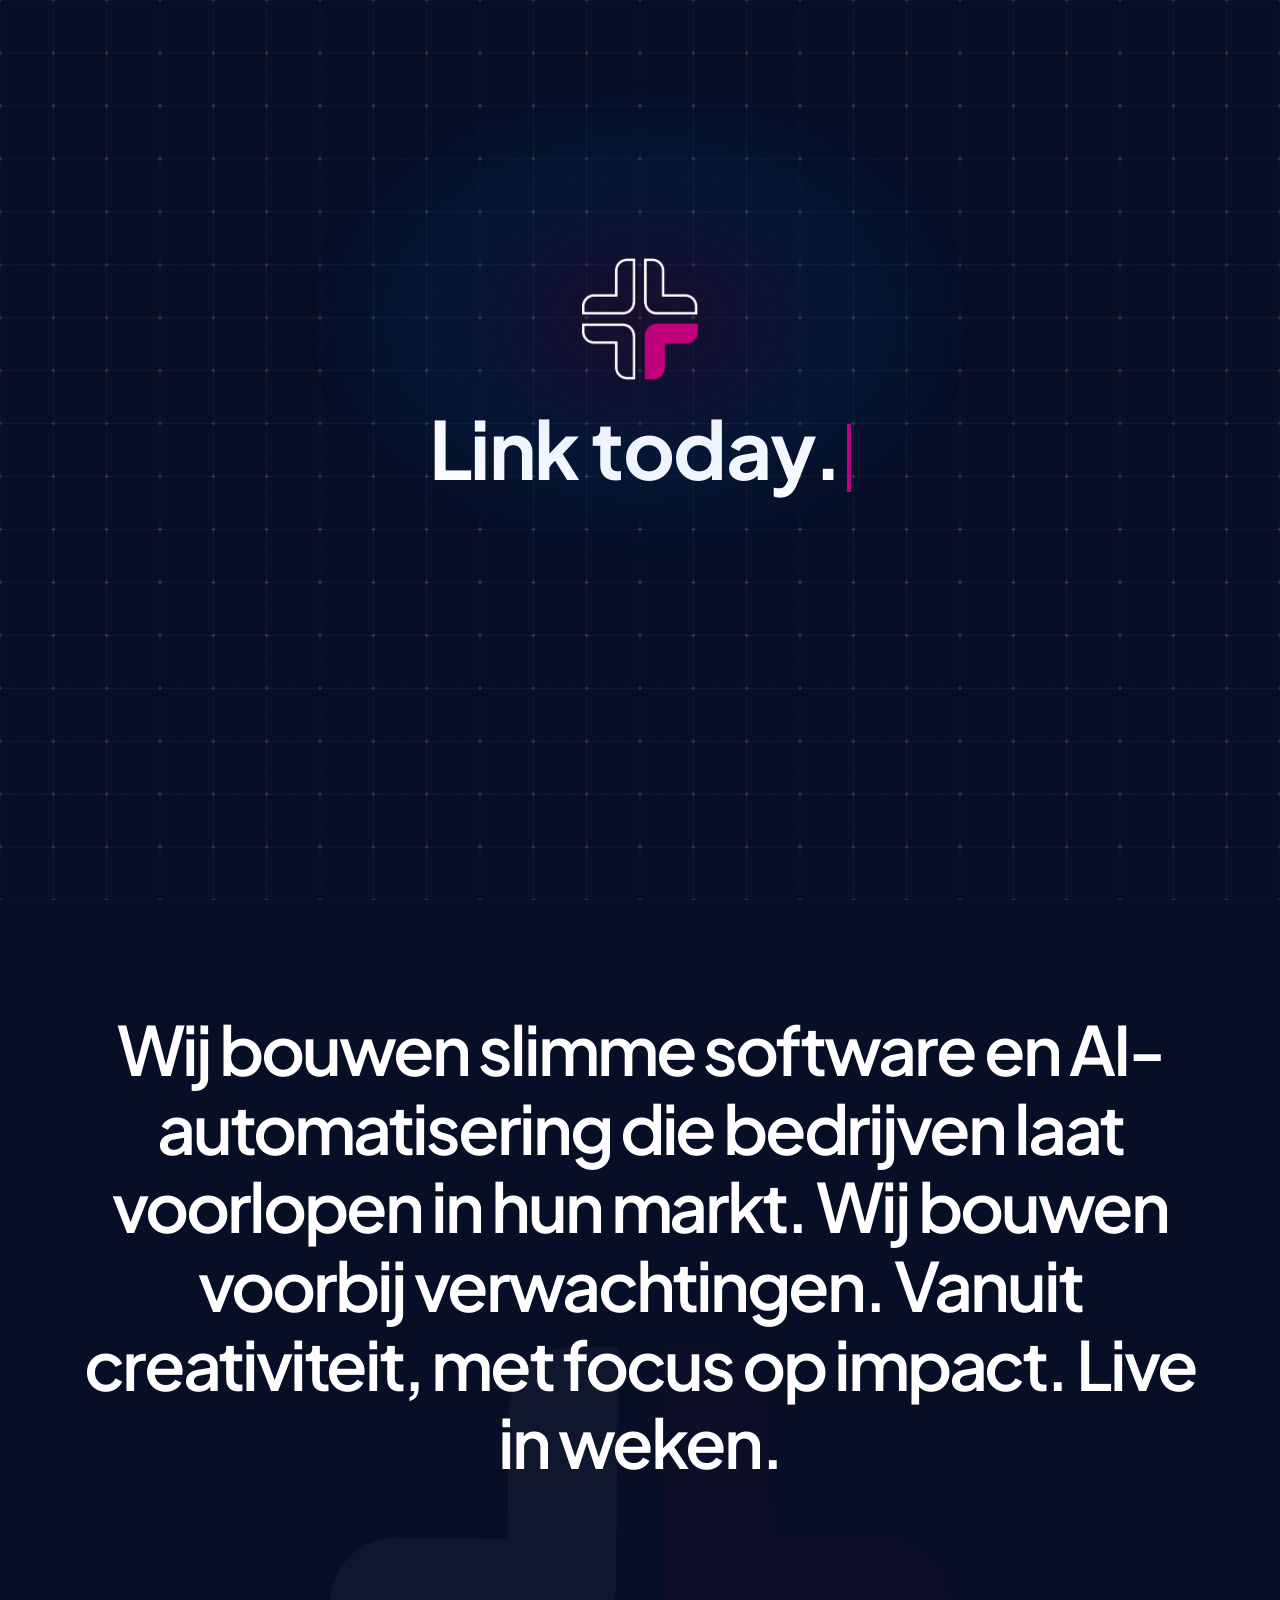
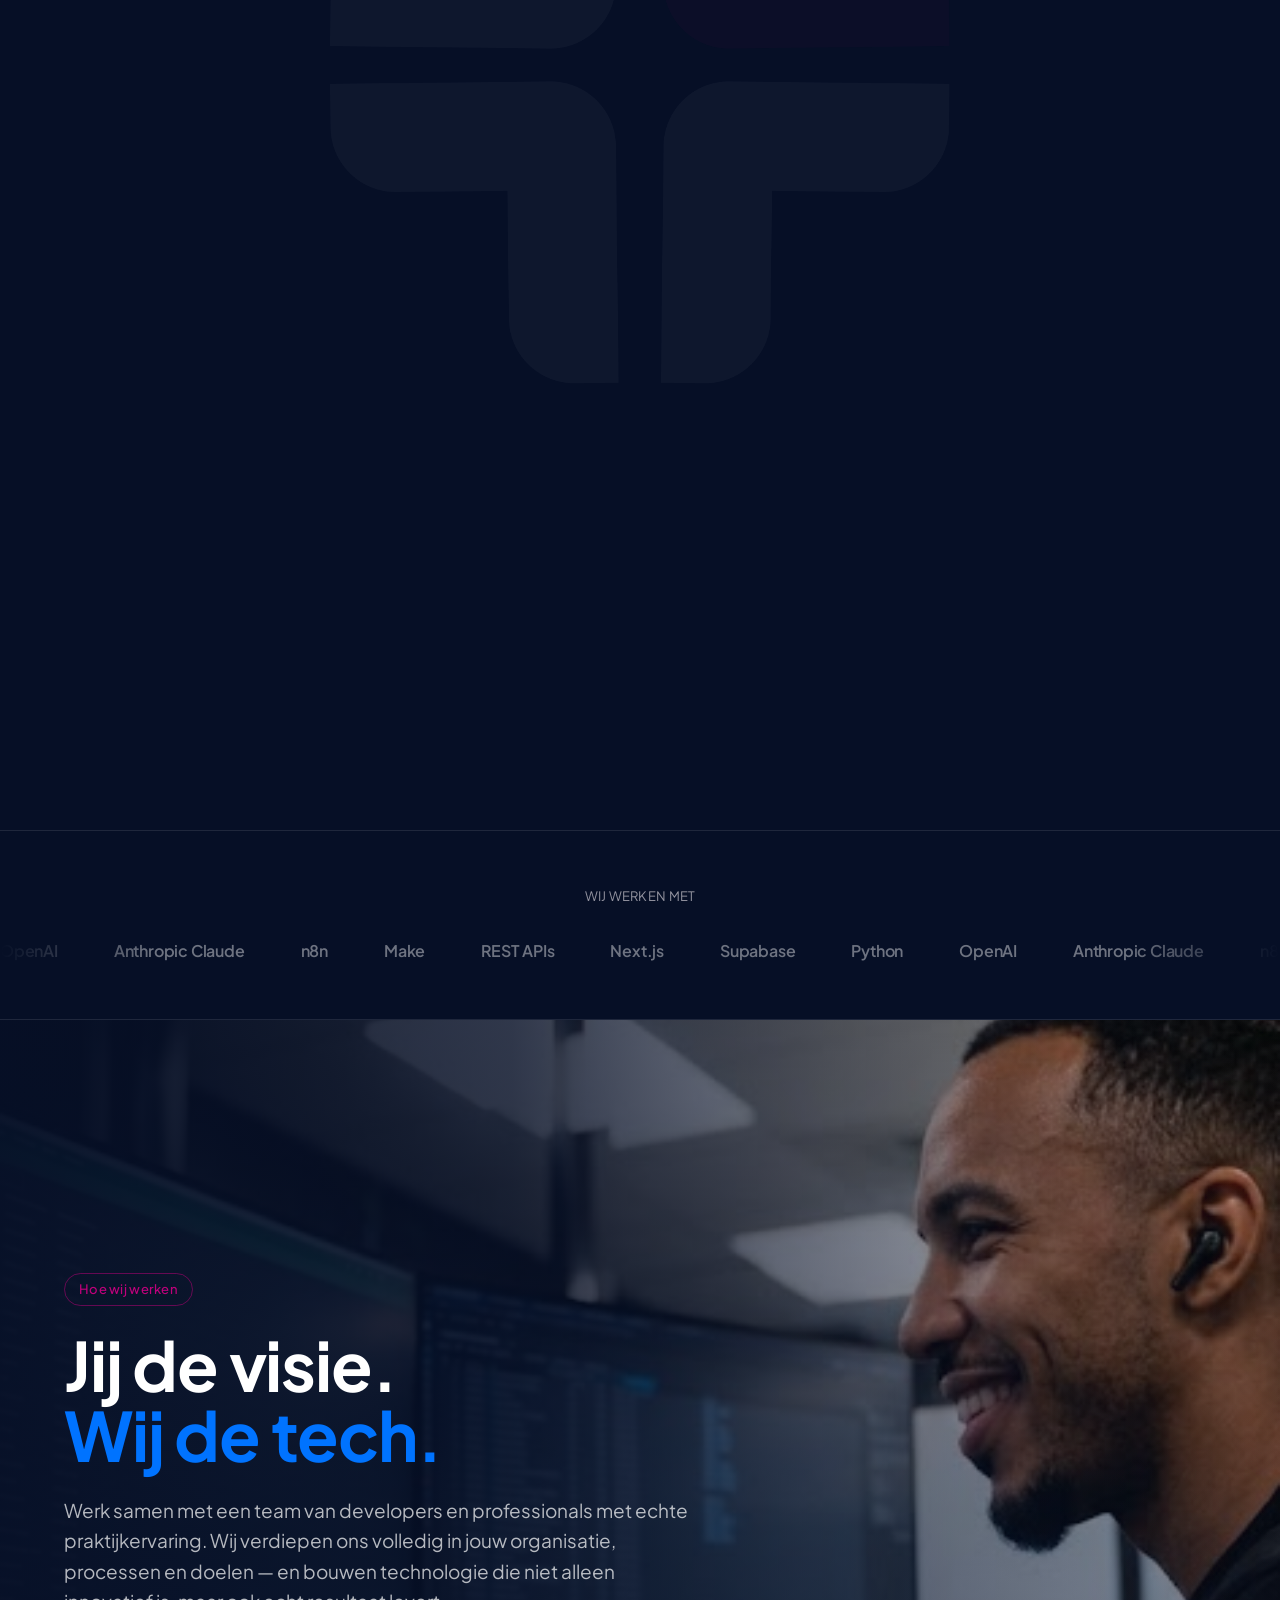
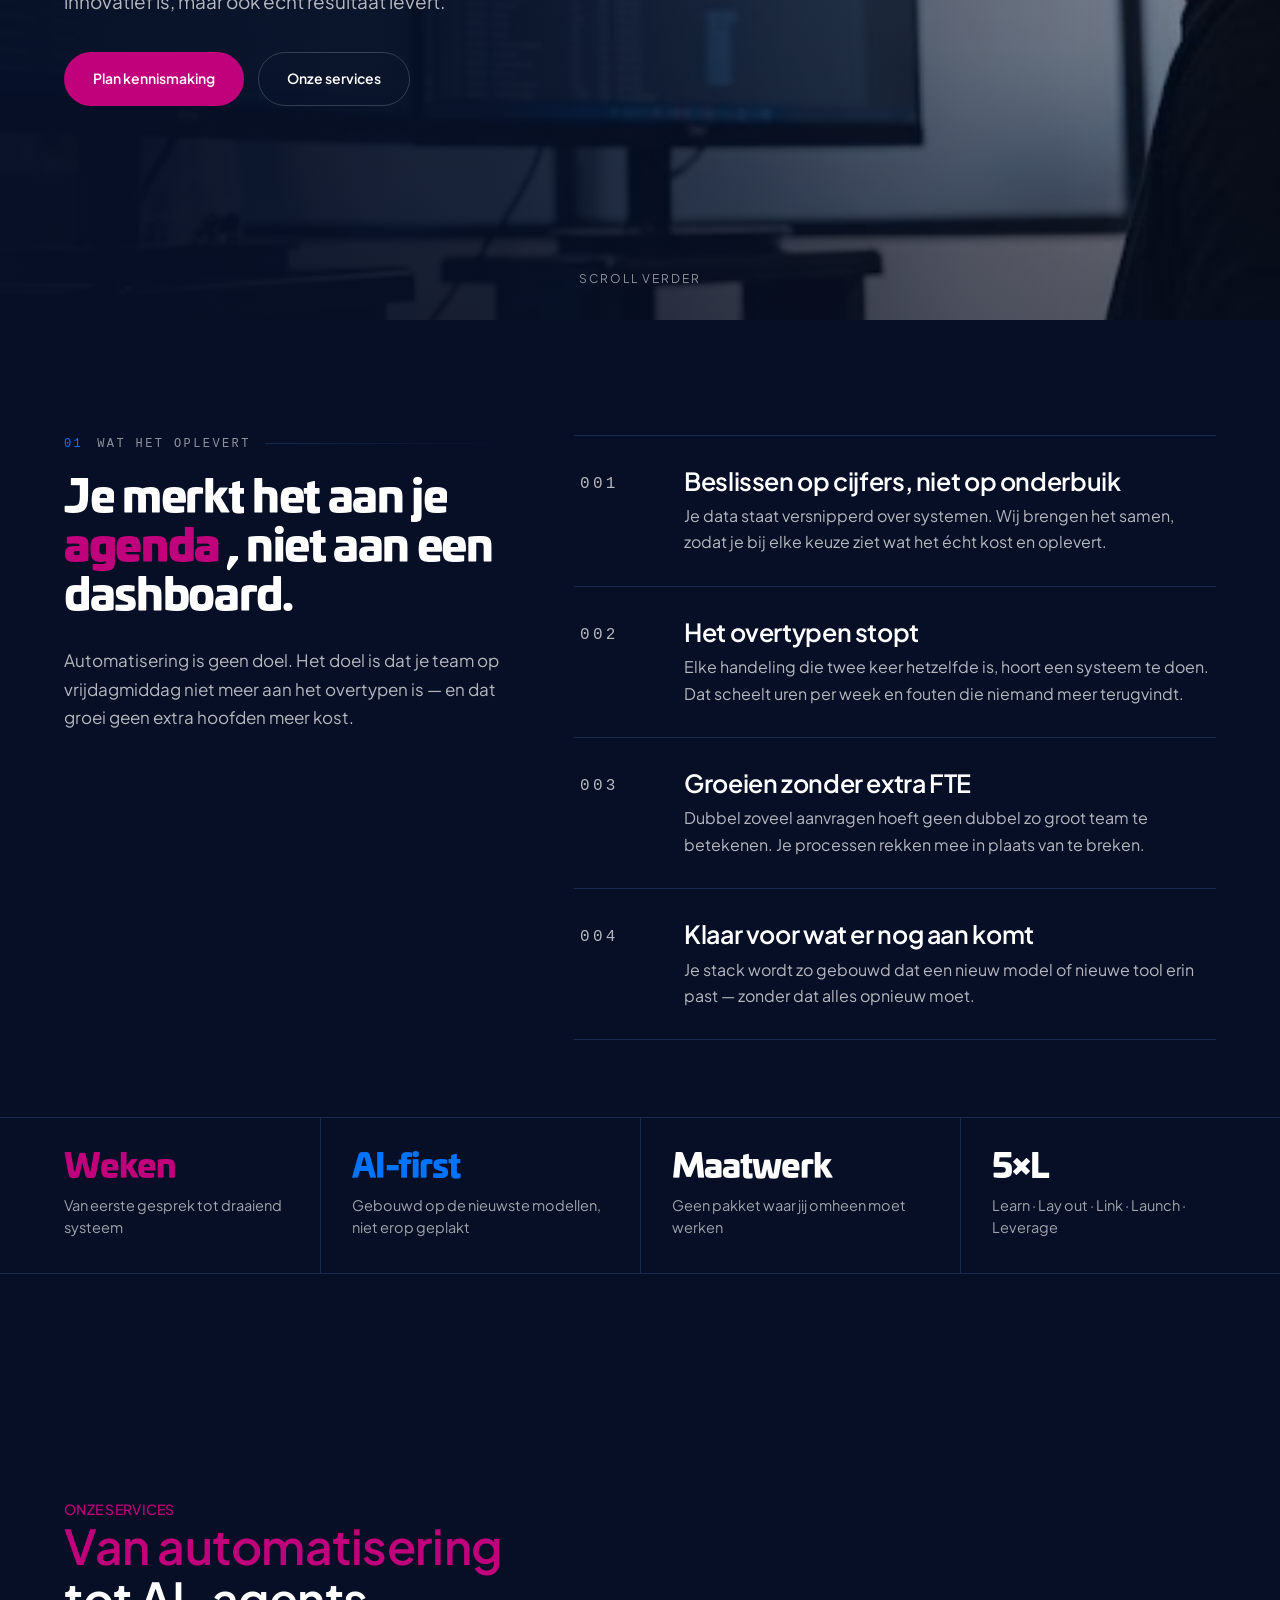
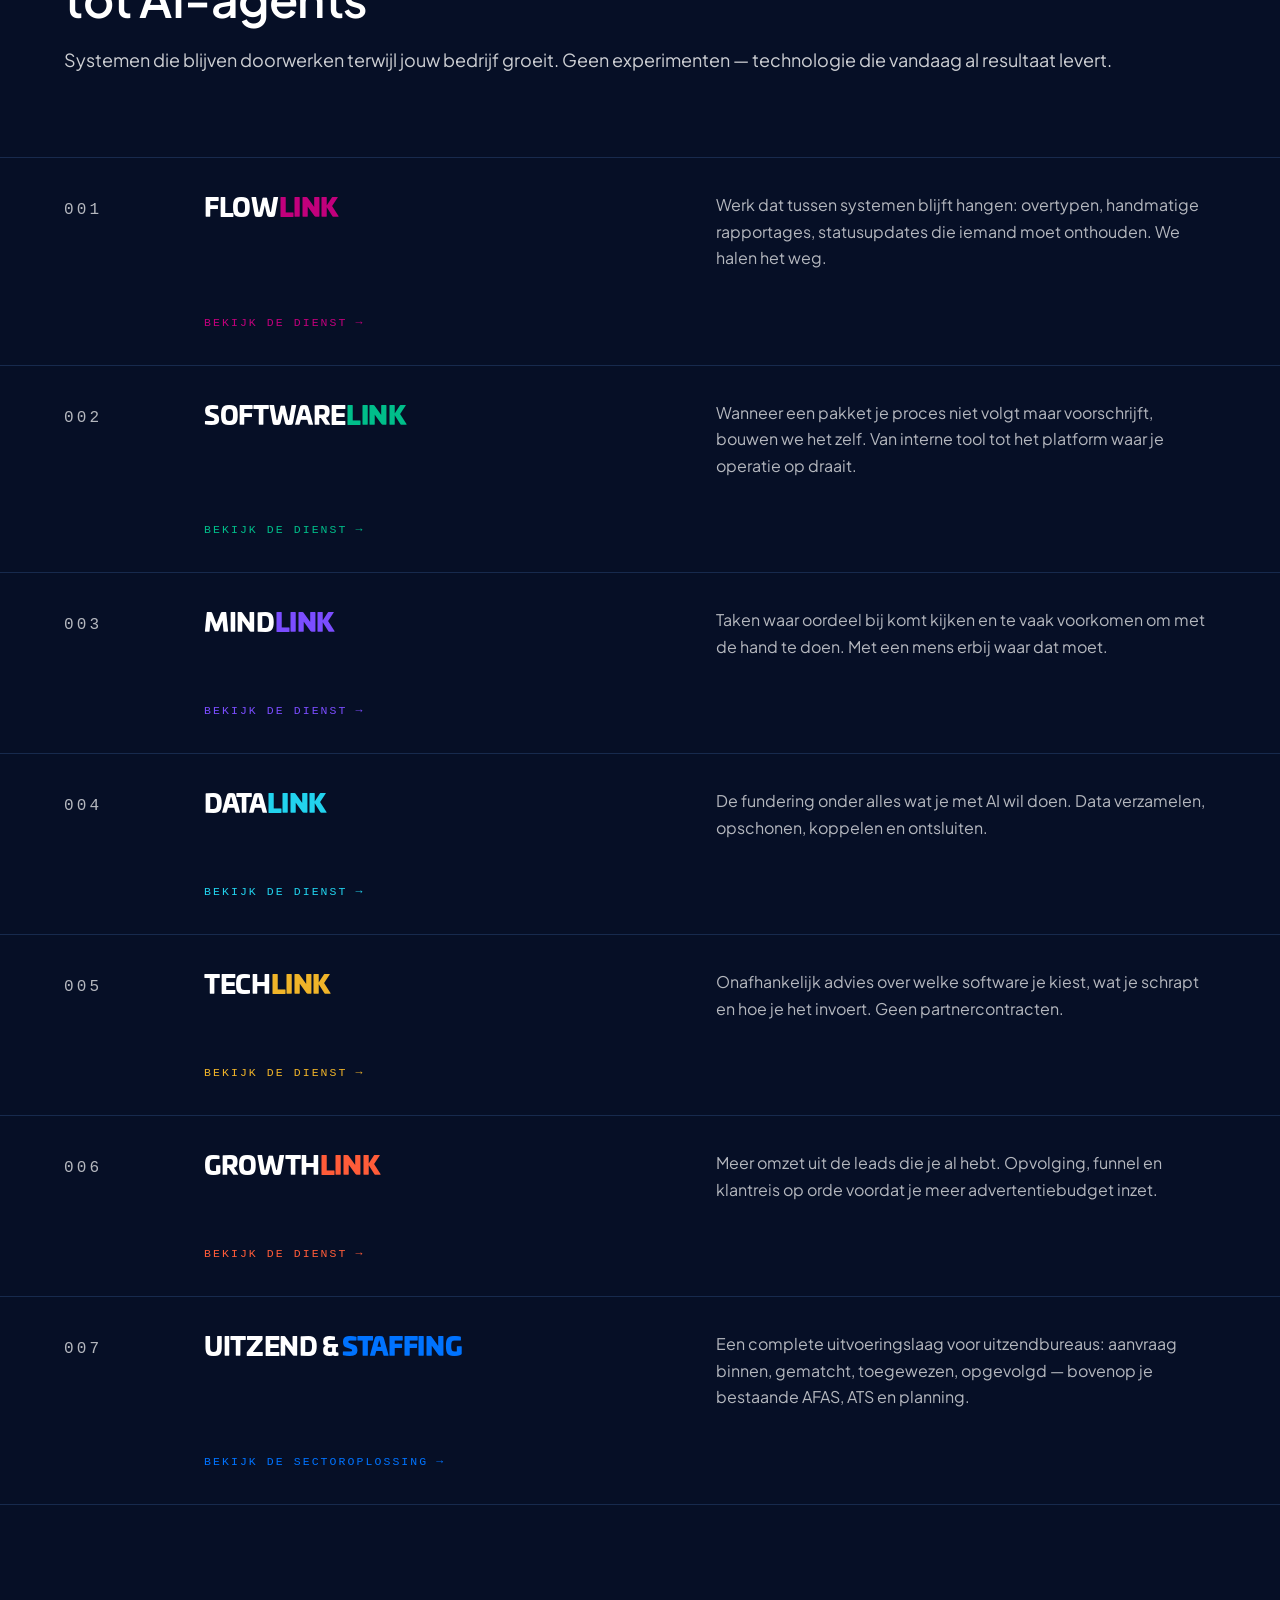
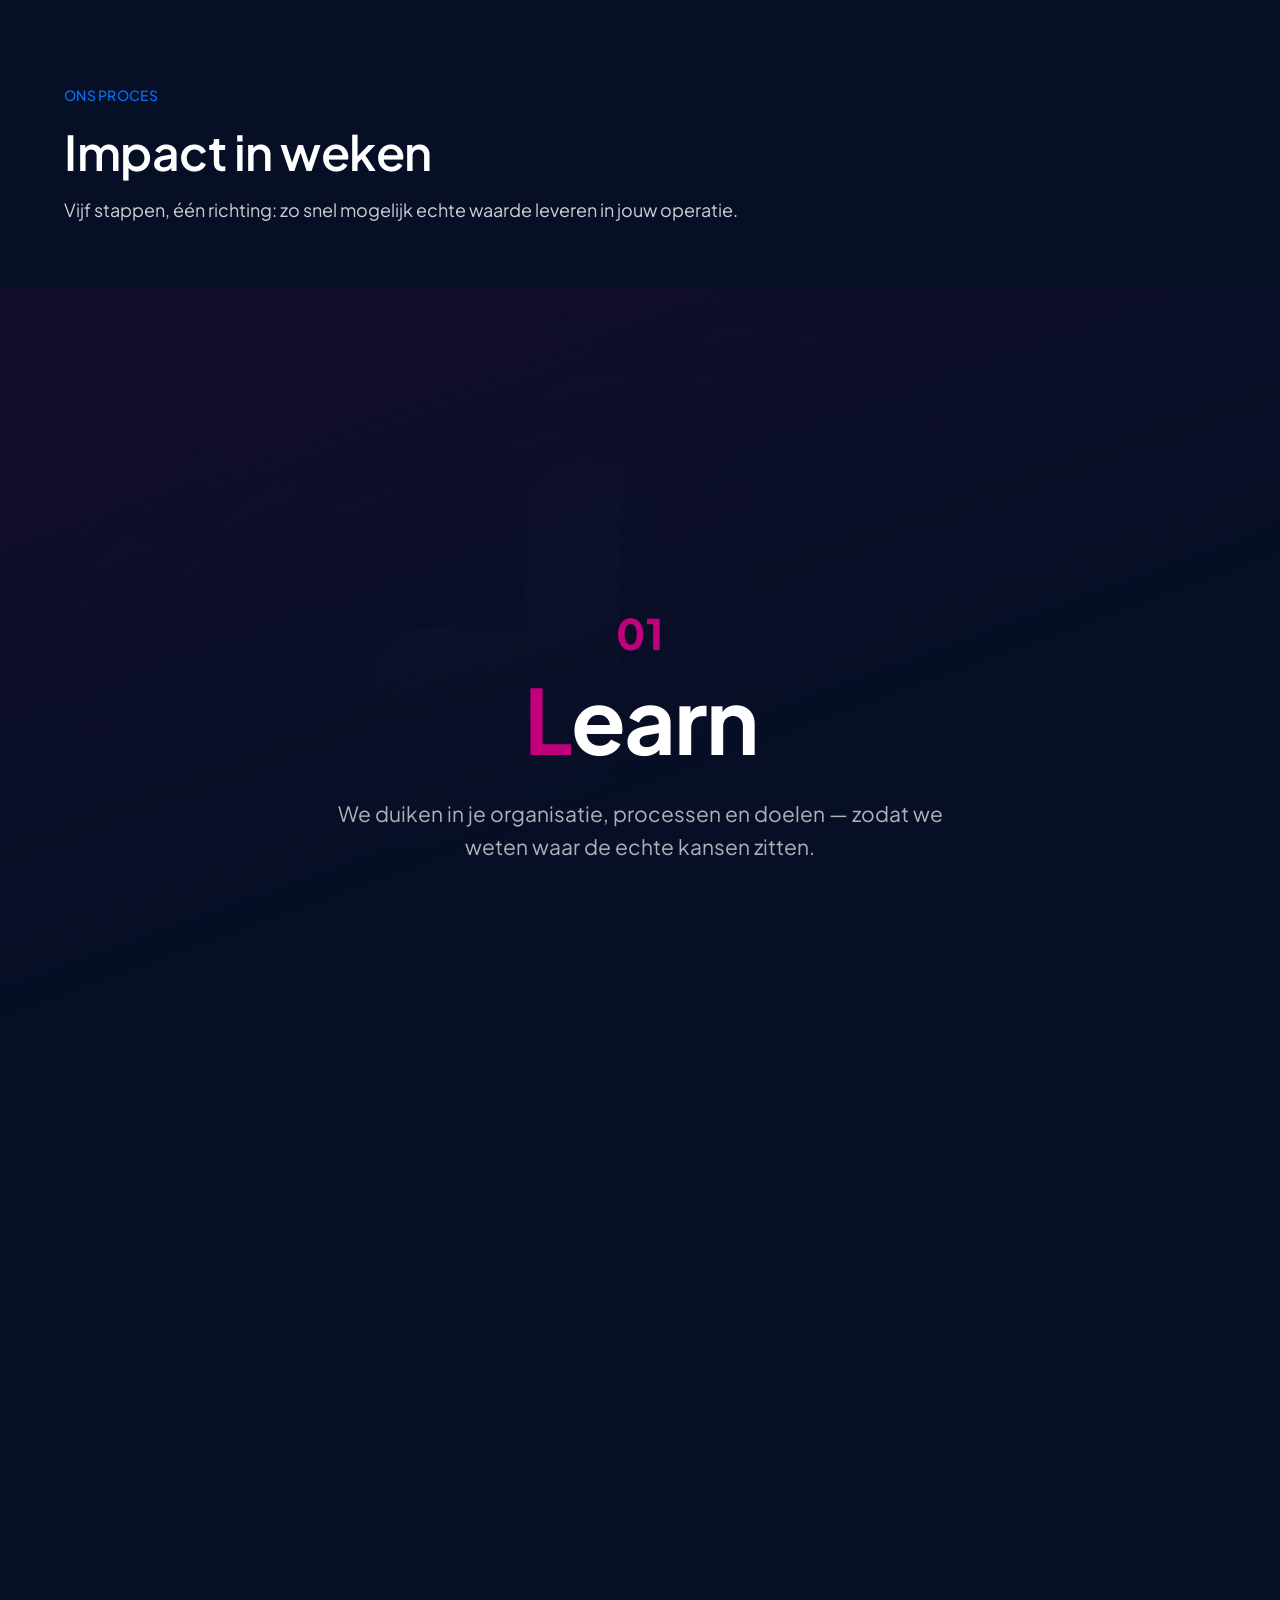
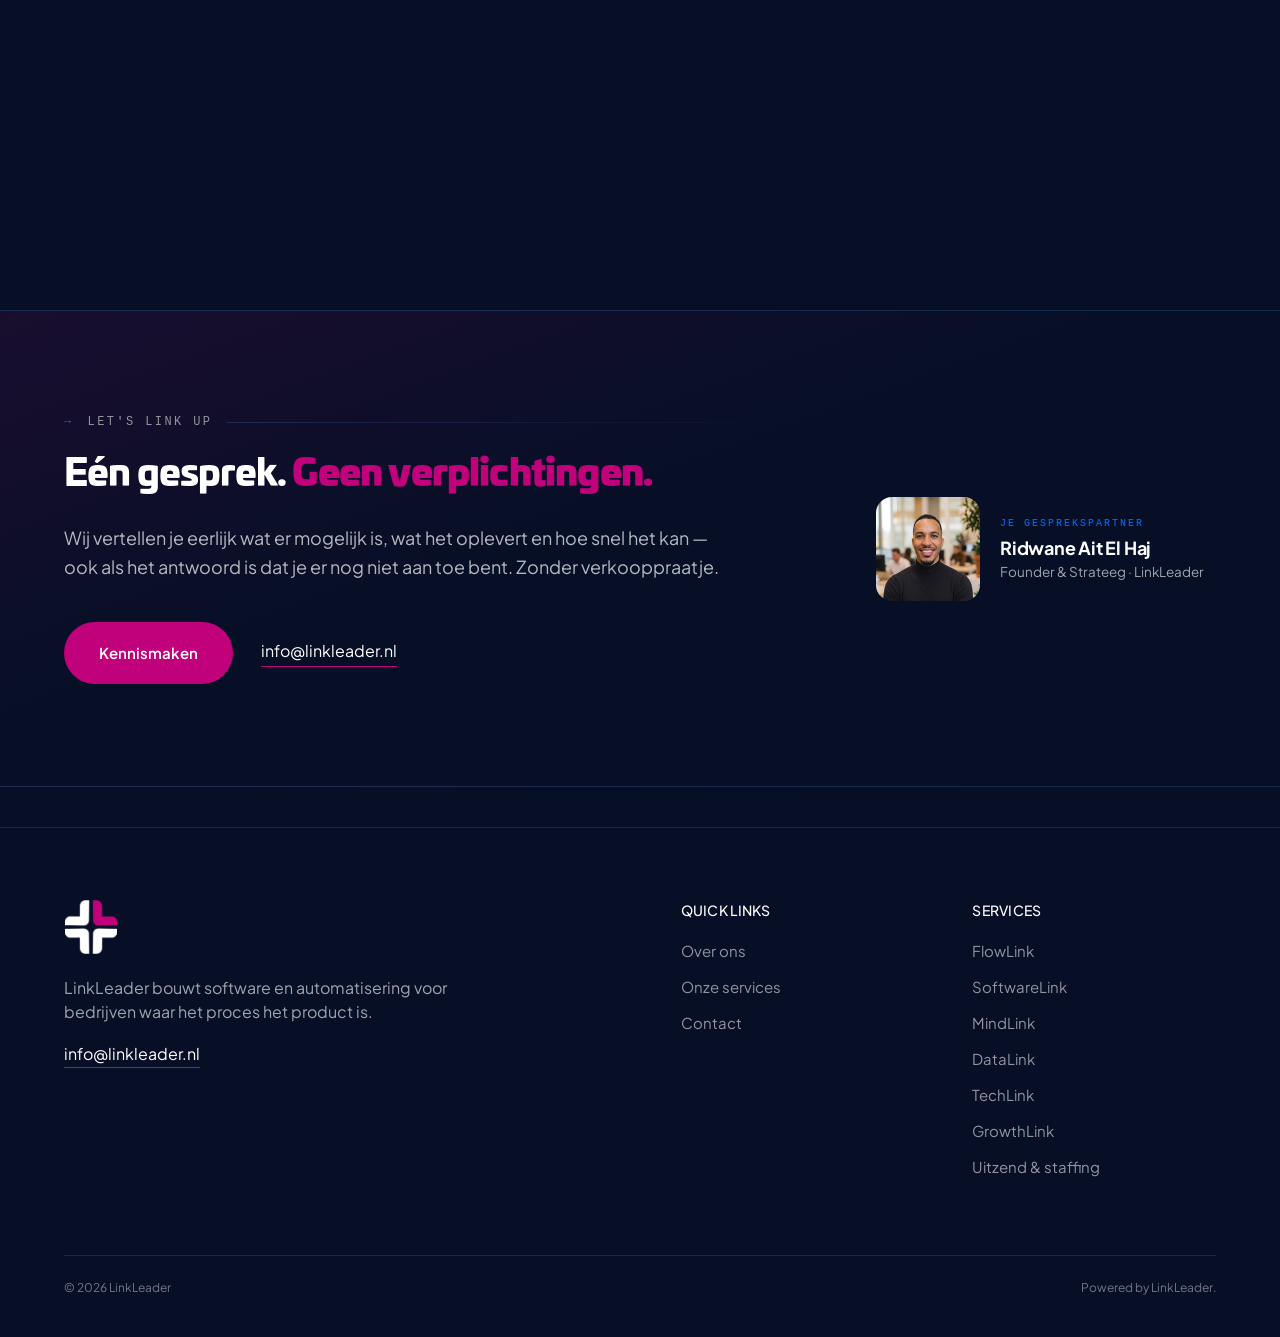
==== commit 9f09622a: "Homepage services back to full-bleed rows; minimal linkup portrait Homepage service list now uses th" ====
--- a/Index.html
+++ b/Index.html
@@ -943,79 +943,49 @@
     </div>
   </div>
 
-  <div class="wide">
-    <div class="svc-card-grid svc-card-grid--list reveal reveal--group" data-stagger>
-      <a class="svc-card" href="ai-automation.html" style="--svc-accent:var(--acc-flow)">
-        <span class="svc-card__head">
-          <span class="svc-card__eyebrow">Automatiseringsdienst</span>
-          <span class="svc-card__mark"><span class="fl-flow">FLOW</span><span class="fl-link">LINK</span></span>
-        </span>
-        <span class="svc-card__body">
-          <span class="svc-card__desc">Werk dat tussen systemen blijft hangen: overtypen, handmatige rapportages, statusupdates die iemand moet onthouden. We halen het weg.</span>
-          <span class="svc-card__cta">Bekijk de dienst <span aria-hidden="true">→</span></span>
-        </span>
-      </a>
-      <a class="svc-card" href="softwarelink.html" style="--svc-accent:var(--acc-software)">
-        <span class="svc-card__head">
-          <span class="svc-card__eyebrow">Ontwikkeldienst</span>
-          <span class="svc-card__mark"><span class="fl-flow">SOFTWARE</span><span class="fl-link">LINK</span></span>
-        </span>
-        <span class="svc-card__body">
-          <span class="svc-card__desc">Wanneer een pakket je proces niet volgt maar voorschrijft, bouwen we het zelf. Van interne tool tot het platform waar je operatie op draait.</span>
-          <span class="svc-card__cta">Bekijk de dienst <span aria-hidden="true">→</span></span>
-        </span>
-      </a>
-      <a class="svc-card" href="mindlink.html" style="--svc-accent:var(--acc-mind)">
-        <span class="svc-card__head">
-          <span class="svc-card__eyebrow">AI-implementatiedienst</span>
-          <span class="svc-card__mark"><span class="fl-flow">MIND</span><span class="fl-link">LINK</span></span>
-        </span>
-        <span class="svc-card__body">
-          <span class="svc-card__desc">Taken waar oordeel bij komt kijken en te vaak voorkomen om met de hand te doen. Met een mens erbij waar dat moet.</span>
-          <span class="svc-card__cta">Bekijk de dienst <span aria-hidden="true">→</span></span>
-        </span>
-      </a>
-      <a class="svc-card" href="datalink.html" style="--svc-accent:var(--acc-data)">
-        <span class="svc-card__head">
-          <span class="svc-card__eyebrow">Datadienst</span>
-          <span class="svc-card__mark"><span class="fl-flow">DATA</span><span class="fl-link">LINK</span></span>
-        </span>
-        <span class="svc-card__body">
-          <span class="svc-card__desc">De fundering onder alles wat je met AI wil doen. Data verzamelen, opschonen, koppelen en ontsluiten.</span>
-          <span class="svc-card__cta">Bekijk de dienst <span aria-hidden="true">→</span></span>
-        </span>
-      </a>
-      <a class="svc-card" href="techlink.html" style="--svc-accent:var(--acc-tech)">
-        <span class="svc-card__head">
-          <span class="svc-card__eyebrow">Adviesdienst</span>
-          <span class="svc-card__mark"><span class="fl-flow">TECH</span><span class="fl-link">LINK</span></span>
-        </span>
-        <span class="svc-card__body">
-          <span class="svc-card__desc">Onafhankelijk advies over welke software je kiest, wat je schrapt en hoe je het invoert. Geen partnercontracten.</span>
-          <span class="svc-card__cta">Bekijk de dienst <span aria-hidden="true">→</span></span>
-        </span>
-      </a>
-      <a class="svc-card" href="growthlink.html" style="--svc-accent:var(--acc-growth)">
-        <span class="svc-card__head">
-          <span class="svc-card__eyebrow">Conversiedienst</span>
-          <span class="svc-card__mark"><span class="fl-flow">GROWTH</span><span class="fl-link">LINK</span></span>
-        </span>
-        <span class="svc-card__body">
-          <span class="svc-card__desc">Meer omzet uit de leads die je al hebt. Opvolging, funnel en klantreis op orde voordat je meer advertentiebudget inzet.</span>
-          <span class="svc-card__cta">Bekijk de dienst <span aria-hidden="true">→</span></span>
-        </span>
-      </a>
-      <a class="svc-card" href="uitzendbureaus.html" style="--svc-accent:var(--acc-staffing)">
-        <span class="svc-card__head">
-          <span class="svc-card__eyebrow">Sectoroplossing</span>
-          <span class="svc-card__mark"><span class="fl-flow">UITZEND &amp;</span> <span class="fl-link">STAFFING</span></span>
-        </span>
-        <span class="svc-card__body">
-          <span class="svc-card__desc">Een complete uitvoeringslaag voor uitzendbureaus: aanvraag binnen, gematcht, toegewezen, opgevolgd — bovenop je bestaande AFAS, ATS en planning.</span>
-          <span class="svc-card__cta">Bekijk de sectoroplossing <span aria-hidden="true">→</span></span>
-        </span>
-      </a>
-    </div>
+  <div class="build-list build-list--bleed reveal reveal--group" data-stagger>
+    <article class="build-row grid-spot" style="--pink:var(--acc-flow)">
+      <p class="build-row__num">001</p>
+      <h3 class="build-row__mark"><span class="fl-flow">FLOW</span><span class="fl-link">LINK</span></h3>
+      <p>Werk dat tussen systemen blijft hangen: overtypen, handmatige rapportages, statusupdates die iemand moet onthouden. We halen het weg.</p>
+      <a class="build-row__link" href="ai-automation.html">Bekijk de dienst <span aria-hidden="true">→</span></a>
+    </article>
+    <article class="build-row grid-spot" style="--pink:var(--acc-software)">
+      <p class="build-row__num">002</p>
+      <h3 class="build-row__mark"><span class="fl-flow">SOFTWARE</span><span class="fl-link">LINK</span></h3>
+      <p>Wanneer een pakket je proces niet volgt maar voorschrijft, bouwen we het zelf. Van interne tool tot het platform waar je operatie op draait.</p>
+      <a class="build-row__link" href="softwarelink.html">Bekijk de dienst <span aria-hidden="true">→</span></a>
+    </article>
+    <article class="build-row grid-spot" style="--pink:var(--acc-mind)">
+      <p class="build-row__num">003</p>
+      <h3 class="build-row__mark"><span class="fl-flow">MIND</span><span class="fl-link">LINK</span></h3>
+      <p>Taken waar oordeel bij komt kijken en te vaak voorkomen om met de hand te doen. Met een mens erbij waar dat moet.</p>
+      <a class="build-row__link" href="mindlink.html">Bekijk de dienst <span aria-hidden="true">→</span></a>
+    </article>
+    <article class="build-row grid-spot" style="--pink:var(--acc-data)">
+      <p class="build-row__num">004</p>
+      <h3 class="build-row__mark"><span class="fl-flow">DATA</span><span class="fl-link">LINK</span></h3>
+      <p>De fundering onder alles wat je met AI wil doen. Data verzamelen, opschonen, koppelen en ontsluiten.</p>
+      <a class="build-row__link" href="datalink.html">Bekijk de dienst <span aria-hidden="true">→</span></a>
+    </article>
+    <article class="build-row grid-spot" style="--pink:var(--acc-tech)">
+      <p class="build-row__num">005</p>
+      <h3 class="build-row__mark"><span class="fl-flow">TECH</span><span class="fl-link">LINK</span></h3>
+      <p>Onafhankelijk advies over welke software je kiest, wat je schrapt en hoe je het invoert. Geen partnercontracten.</p>
+      <a class="build-row__link" href="techlink.html">Bekijk de dienst <span aria-hidden="true">→</span></a>
+    </article>
+    <article class="build-row grid-spot" style="--pink:var(--acc-growth)">
+      <p class="build-row__num">006</p>
+      <h3 class="build-row__mark"><span class="fl-flow">GROWTH</span><span class="fl-link">LINK</span></h3>
+      <p>Meer omzet uit de leads die je al hebt. Opvolging, funnel en klantreis op orde voordat je meer advertentiebudget inzet.</p>
+      <a class="build-row__link" href="growthlink.html">Bekijk de dienst <span aria-hidden="true">→</span></a>
+    </article>
+    <article class="build-row grid-spot" style="--pink:var(--acc-staffing)">
+      <p class="build-row__num">007</p>
+      <h3 class="build-row__mark"><span class="fl-flow">UITZEND &amp;</span> <span class="fl-link">STAFFING</span></h3>
+      <p>Een complete uitvoeringslaag voor uitzendbureaus: aanvraag binnen, gematcht, toegewezen, opgevolgd — bovenop je bestaande AFAS, ATS en planning.</p>
+      <a class="build-row__link" href="uitzendbureaus.html">Bekijk de sectoroplossing <span aria-hidden="true">→</span></a>
+    </article>
   </div>
 </section>
 
--- a/fl-kit.css
+++ b/fl-kit.css
@@ -146,6 +146,16 @@
 }
 .build-row:hover .build-row__num{color:var(--pink)}
 .build-row h3{margin:0;font-size:clamp(19px,2.1vw,25px);line-height:1.25;letter-spacing:-.015em;color:#fff}
+
+/* Branded row heading: same two-tone wordmark as each service's own hero
+   (.fl-flow / .fl-link), just sized for a dense list instead of a hero —
+   the hero-sized version read as too playful stacked seven times in a row.
+   Colour comes from --pink, which a row shadows locally via an inline
+   style (--pink:var(--acc-mind) etc.), so it also recolours this row's
+   hover underline and number for free — no separate branding rules needed. */
+.build-row__mark{margin:0;line-height:1.2;letter-spacing:-.01em;font-size:clamp(17px,1.7vw,20px)}
+.build-row__mark .fl-flow{font-family:'Univia Pro Black','Plus Jakarta Sans',sans-serif;font-weight:800;color:#fff}
+.build-row__mark .fl-link{font-family:'Univia Pro Ultra','Plus Jakarta Sans',sans-serif;font-weight:900;color:var(--pink)}
 .build-row p{margin:0;color:var(--t-70);font-size:16px;line-height:1.65}
 .build-row__link{
   grid-column:2 / -1;margin-top:6px;
@@ -155,73 +165,6 @@
   display:inline-flex;align-items:center;gap:8px;
 }
 .build-row__link:hover{color:#fff;gap:14px}
-
-/* ---------------- branded service card ----------------
-   Used on the homepage and /services so a visitor sees the category first
-   ("AI & agent implementatie") and the product name second — the name
-   alone ("MindLink") means nothing on first contact, the category does.
-   The wordmark reuses .fl-flow / .fl-link verbatim, so the font and the
-   colour logic are pixel-identical to the hero on each service's own
-   page: first word white, "LINK" in the service's accent. Colour comes
-   from --svc-accent, set inline per card from the --acc-* tokens in
-   styles.css, so this one component renders every service correctly
-   without a modifier class per service. */
-.svc-card-grid{display:grid;grid-template-columns:repeat(3,1fr);gap:20px}
-.svc-card-grid--list{grid-template-columns:1fr}
-
-.svc-card{
-  position:relative;display:flex;flex-direction:column;gap:16px;
-  padding:34px 30px 30px 32px;border-radius:var(--r-lg);
-  border:1px solid var(--fl-line);
-  background:linear-gradient(165deg,color-mix(in srgb,var(--svc-accent) 12%,transparent),var(--surface-1) 60%);
-  text-decoration:none;color:inherit;overflow:hidden;
-  transition:border-color .35s ease,transform .35s var(--ease-out),box-shadow .35s ease;
-}
-.svc-card::before{
-  content:"";position:absolute;left:0;top:0;bottom:0;width:3px;background:var(--svc-accent);
-}
-.svc-card:hover{
-  border-color:color-mix(in srgb,var(--svc-accent) 55%,var(--fl-line));
-  transform:translateY(-4px);box-shadow:0 32px 64px -44px rgba(0,0,0,.9);
-}
-/* This is the label that tells a visitor what the product below it even
-   is — "MindLink" means nothing on first contact, "AI-implementatiedienst"
-   does. It has to read before the name does, so it gets real size and
-   weight rather than a quiet small-caps tag. */
-.svc-card__eyebrow{
-  margin:0 0 2px;font-size:15px;font-weight:700;letter-spacing:-.005em;
-  color:var(--svc-accent);
-}
-/* No forced nowrap: every "...Link" name is one short word and never
-   wraps at this size, but the Uitzend & staffing card carries a longer
-   label and needs to be free to break onto a second line instead of
-   overflowing the card. */
-.svc-card__mark{margin:0;line-height:1.08;letter-spacing:-.02em;font-size:clamp(22px,2.4vw,32px)}
-.svc-card__mark .fl-flow{font-family:'Univia Pro Black','Plus Jakarta Sans',sans-serif;font-weight:800;color:#fff}
-.svc-card__mark .fl-link{font-family:'Univia Pro Ultra','Plus Jakarta Sans',sans-serif;font-weight:900;color:var(--svc-accent)}
-.svc-card__desc{margin:0;color:var(--t-70);font-size:15px;line-height:1.65;flex:1}
-.svc-card__cta{
-  margin-top:2px;display:inline-flex;align-items:center;gap:8px;
-  font-family:var(--mono);font-size:11.5px;letter-spacing:.18em;text-transform:uppercase;
-  color:#fff;
-}
-.svc-card__cta span{transition:transform .3s var(--ease-out)}
-.svc-card:hover .svc-card__cta span{transform:translateX(5px)}
-
-/* The list variant (services.html, inside the sticky-split layout) keeps
-   the same card but lays the mark and copy side by side, since it only
-   ever has column width to work with, not a grid cell. */
-.svc-card-grid--list .svc-card{flex-direction:row;align-items:center;gap:28px;padding:28px 30px}
-.svc-card-grid--list .svc-card__head{flex:0 0 clamp(200px,22vw,300px);display:flex;flex-direction:column;gap:10px}
-.svc-card-grid--list .svc-card__body{flex:1;display:flex;flex-direction:column;gap:14px}
-.svc-card-grid--list .svc-card__desc{margin:0}
-
-@media (max-width:1100px){ .svc-card-grid{grid-template-columns:repeat(2,1fr)} }
-@media (max-width:640px){
-  .svc-card-grid{grid-template-columns:1fr}
-  .svc-card-grid--list .svc-card{flex-direction:column;align-items:flex-start;gap:14px}
-  .svc-card-grid--list .svc-card__head{flex:none}
-}
 
 /* ---------------- portrait card ----------------
    Photo fills the top of the card and fades into the surface, so the name
@@ -312,27 +255,27 @@
 .linkup__lead{margin:26px 0 0;max-width:52ch;color:var(--t-70);font-size:18px;line-height:1.65}
 .linkup__actions{display:flex;align-items:center;gap:28px;flex-wrap:wrap;margin-top:40px}
 
-/* A credential line, not a portrait feature: the photo is there to put a face
-   to the name, so it stays small and the name carries the block. */
+/* A face and a name on the plain background, nothing boxed around them —
+   the surrounding section already carries the card feel, so a panel here
+   just duplicated it. The photo carries more of the block now that
+   there's no border/fill competing with it. */
 .linkup__person{
   margin:0;justify-self:end;width:100%;max-width:340px;
-  display:flex;align-items:center;gap:18px;
-  padding:18px 22px;
-  border:1px solid var(--fl-line);border-radius:var(--r-lg);
-  background:var(--surface-1);
-  transition:border-color .45s ease;
-}
-.linkup__person:hover{border-color:var(--fl-line-strong)}
+  display:flex;align-items:center;gap:20px;
+  padding:0;border:0;background:transparent;
+}
 .linkup__person img{
-  width:64px;height:64px;flex:none;
+  width:104px;height:104px;flex:none;
   border-radius:var(--r-md);object-fit:cover;object-position:center top;
-}
+  transition:box-shadow .4s ease;
+}
+.linkup__person:hover img{box-shadow:0 0 0 2px rgba(193,0,124,.6)}
 .linkup__person figcaption{display:flex;flex-direction:column;min-width:0}
 .linkup__tag{
   font-family:var(--mono);font-size:10px;letter-spacing:.2em;text-transform:uppercase;
   color:var(--blue);margin-bottom:6px;
 }
-.linkup__name{font-size:17px;font-weight:700;color:#fff;letter-spacing:-.012em;line-height:1.25}
+.linkup__name{font-size:18px;font-weight:700;color:#fff;letter-spacing:-.012em;line-height:1.25}
 .linkup__role{font-size:13.5px;color:var(--t-62);margin-top:3px;line-height:1.35}
 
 @media (max-width:900px){
@@ -342,8 +285,8 @@
 }
 @media (max-width:720px){
   .linkup__actions{gap:20px;margin-top:32px}
-  .linkup__person{padding:16px 18px;gap:15px}
-  .linkup__person img{width:56px;height:56px}
+  .linkup__person{gap:16px}
+  .linkup__person img{width:76px;height:76px}
 }
 
 /* ---------------- motion primitives ---------------- */
